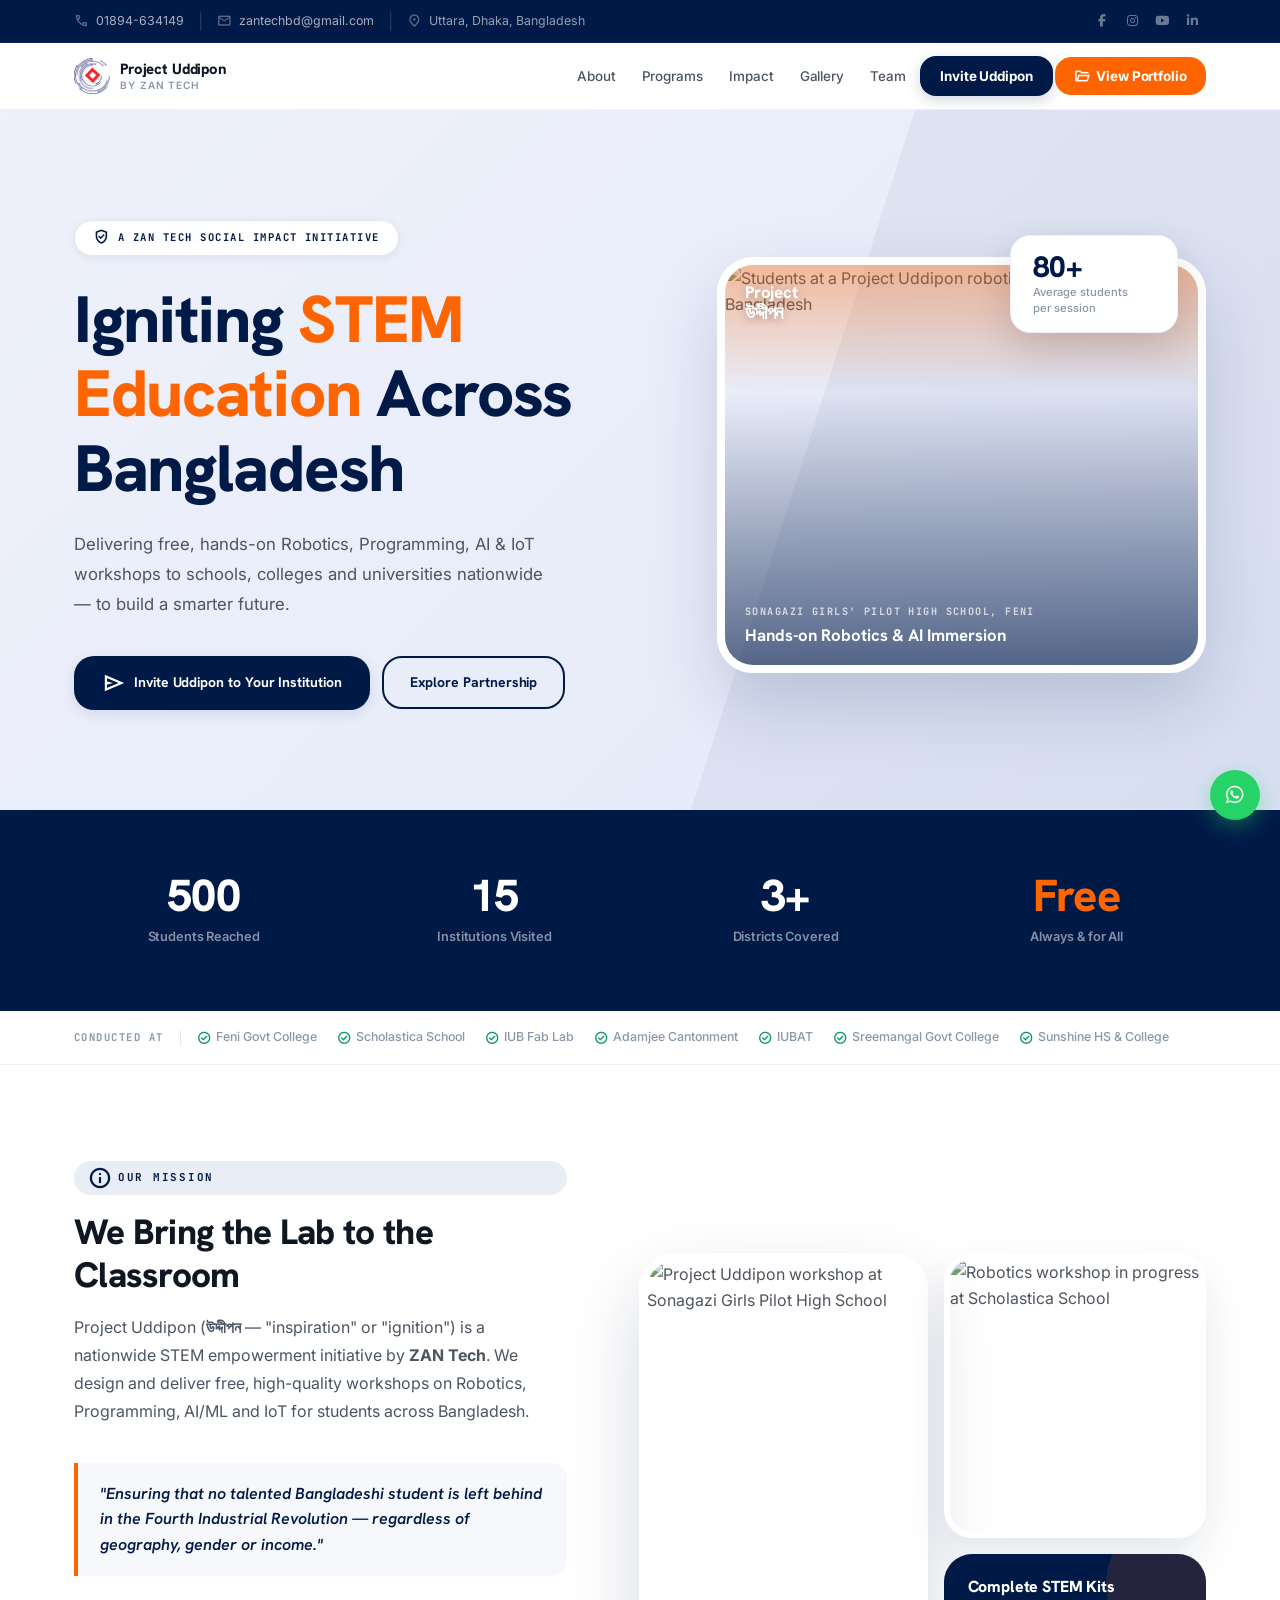
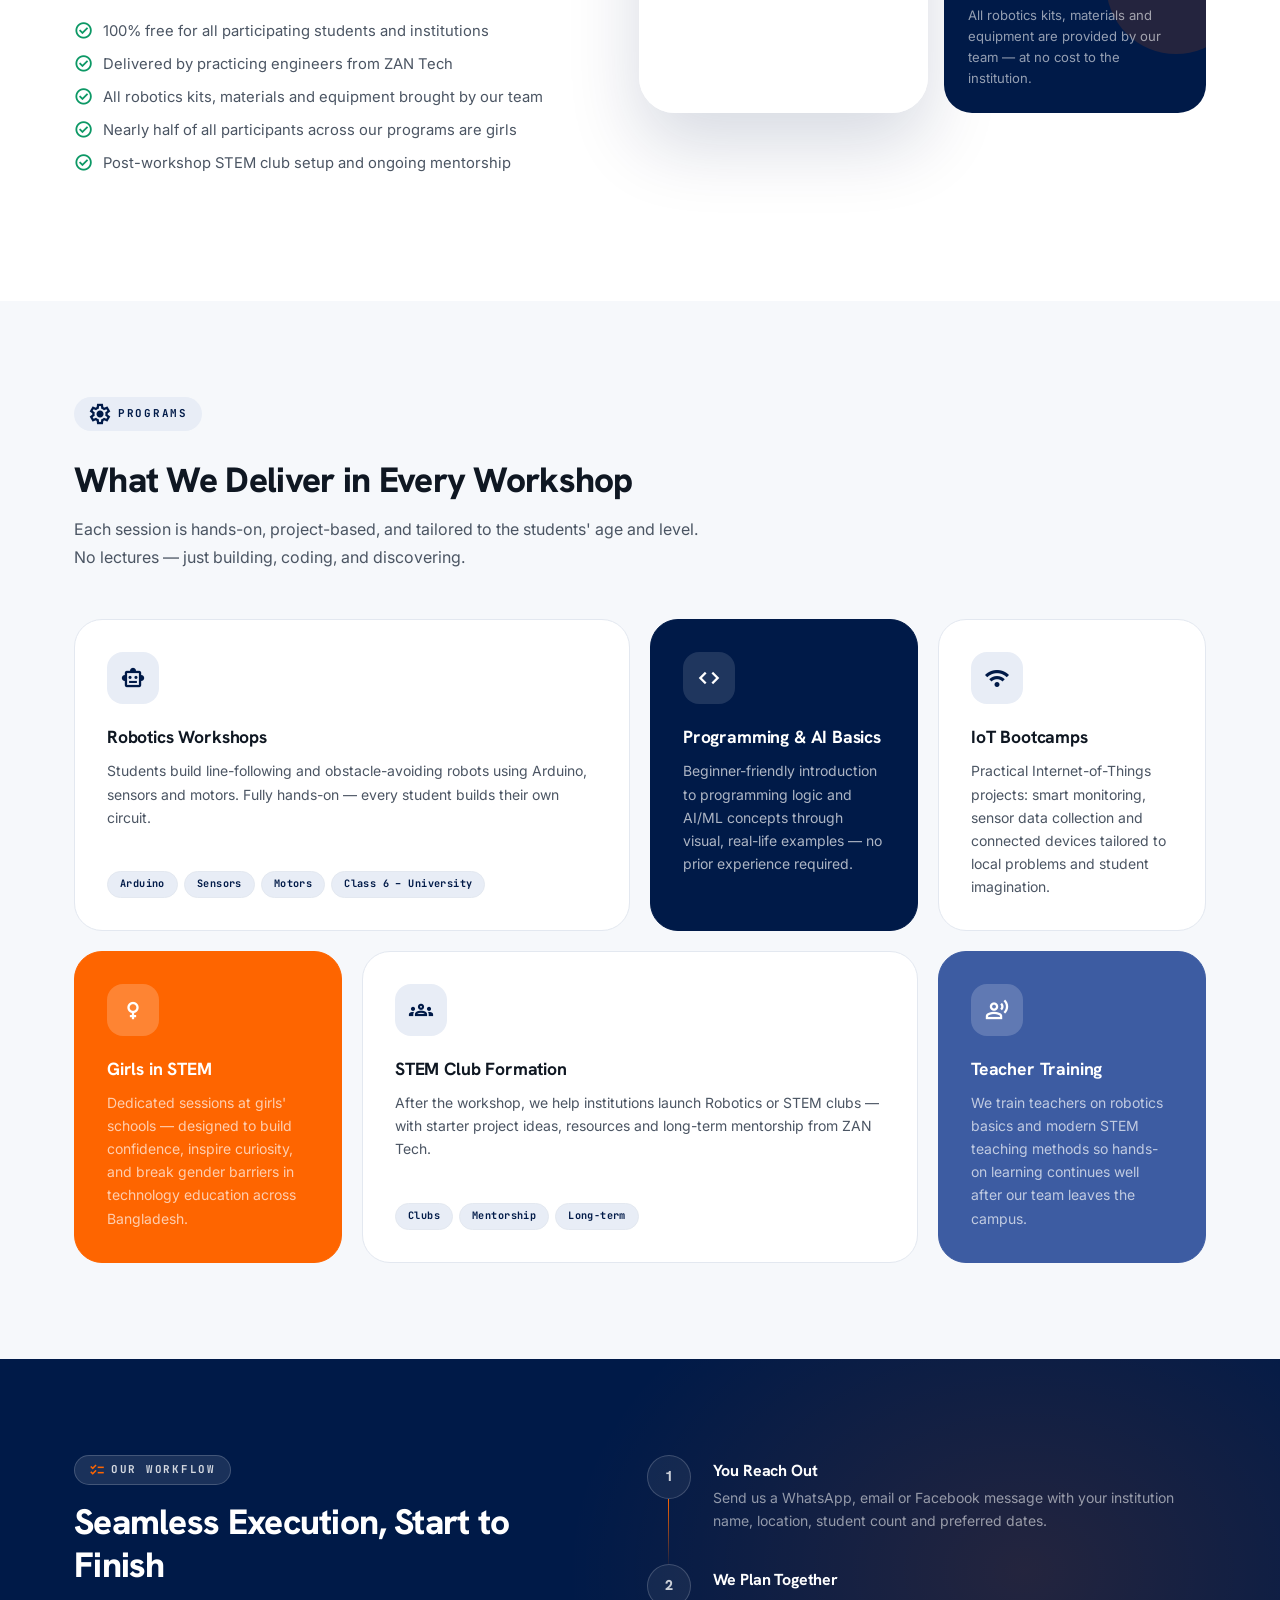
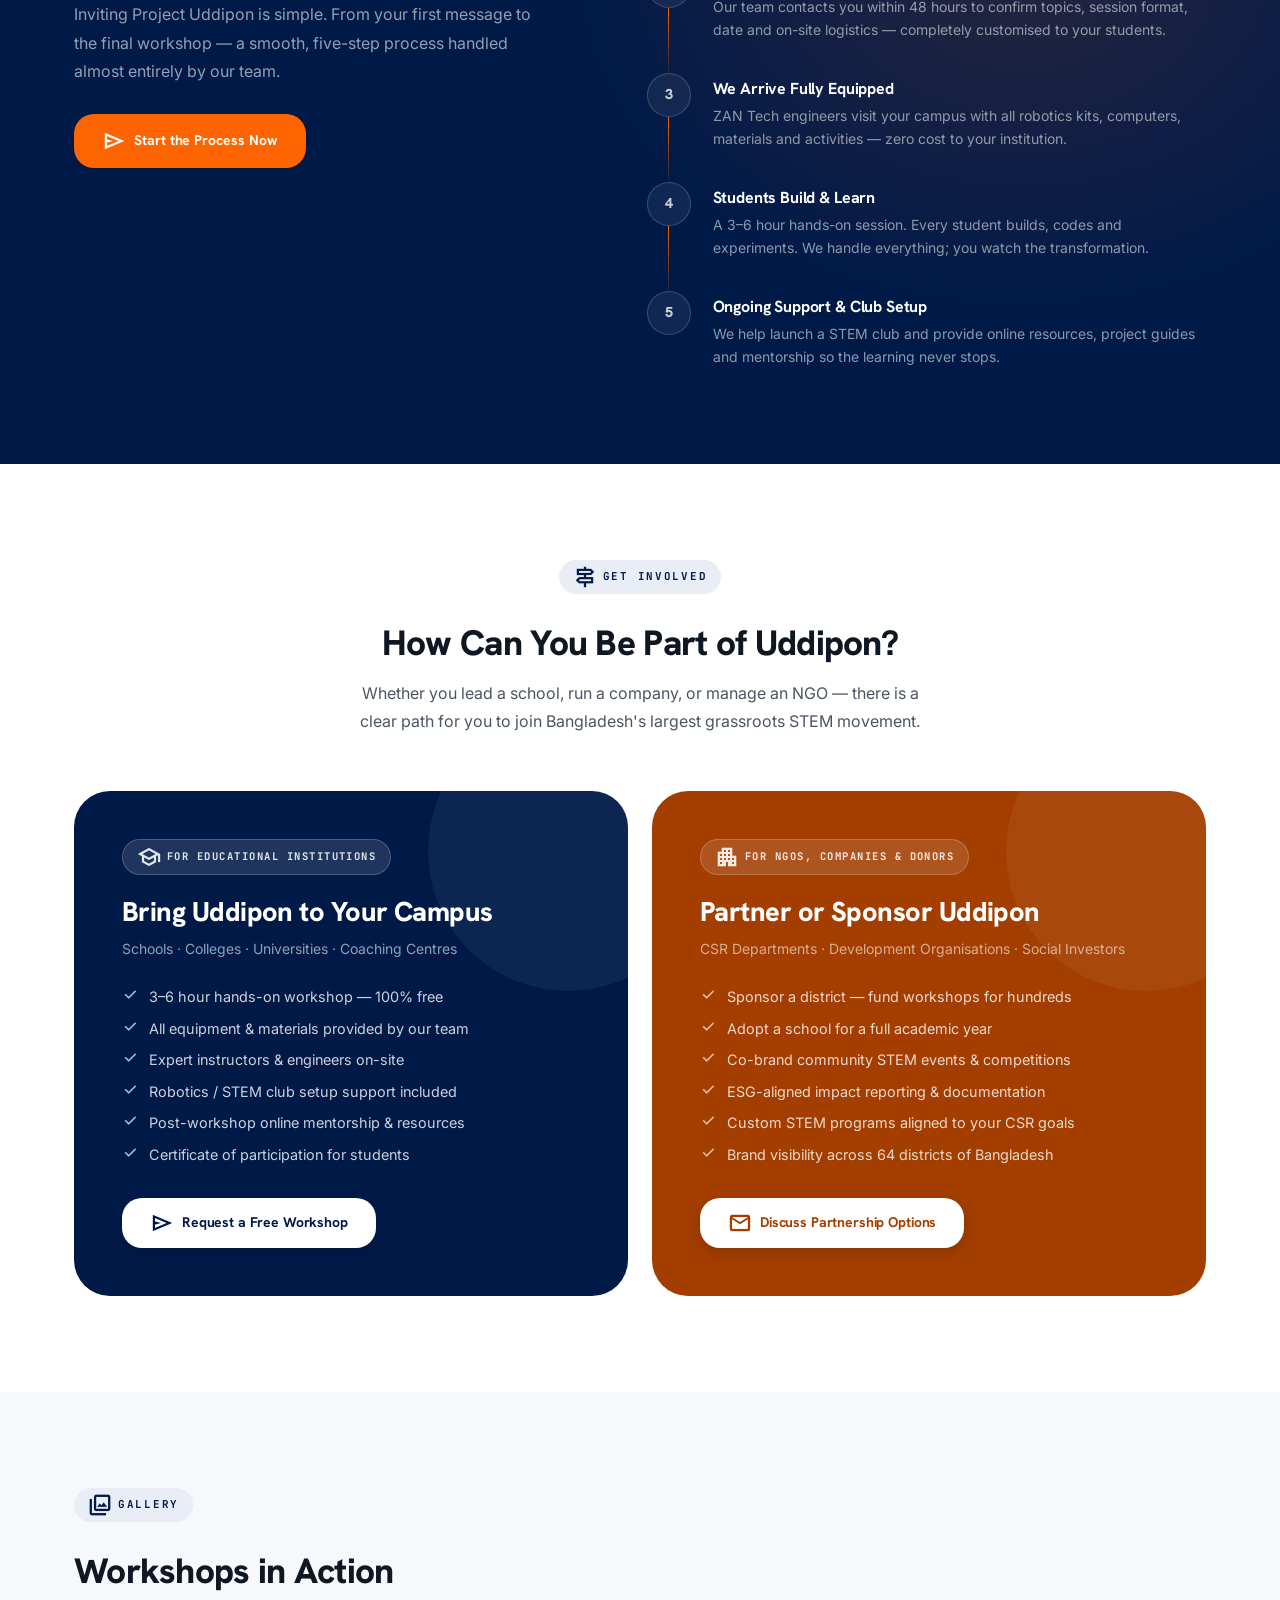
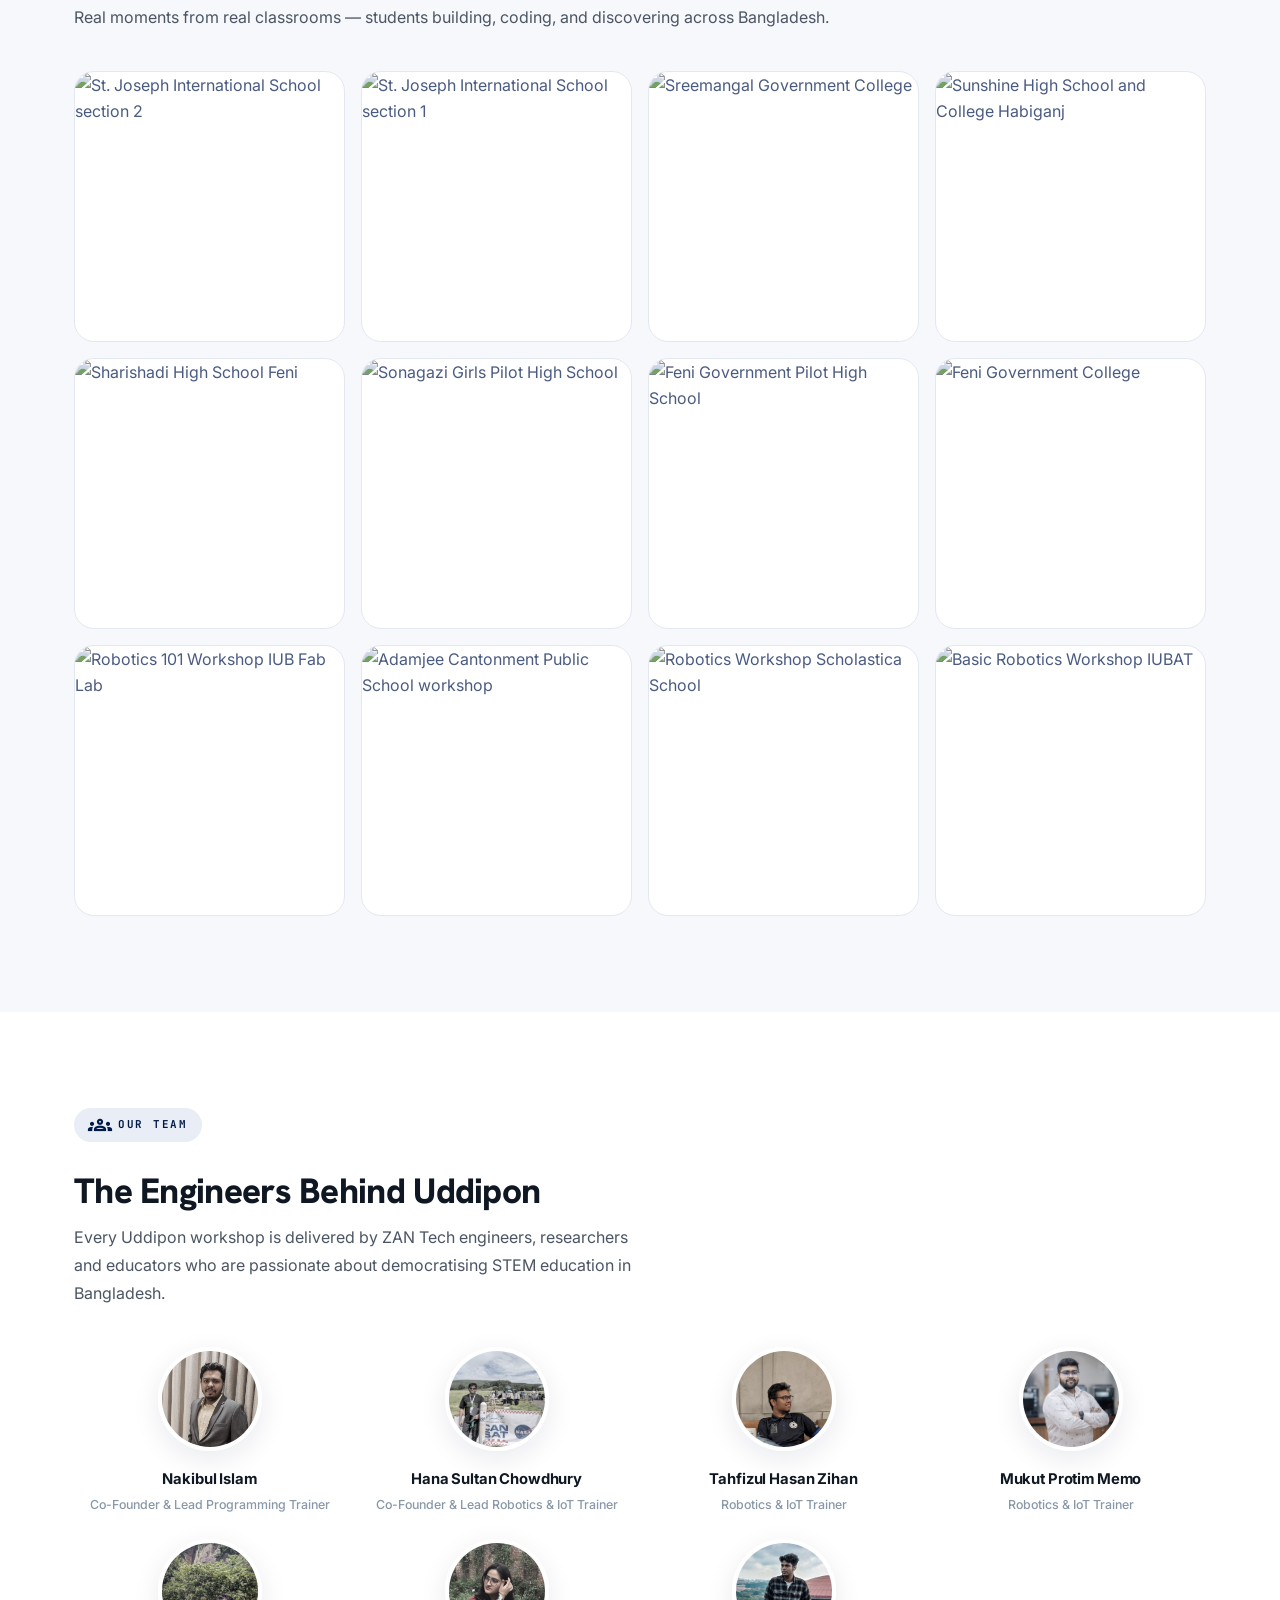
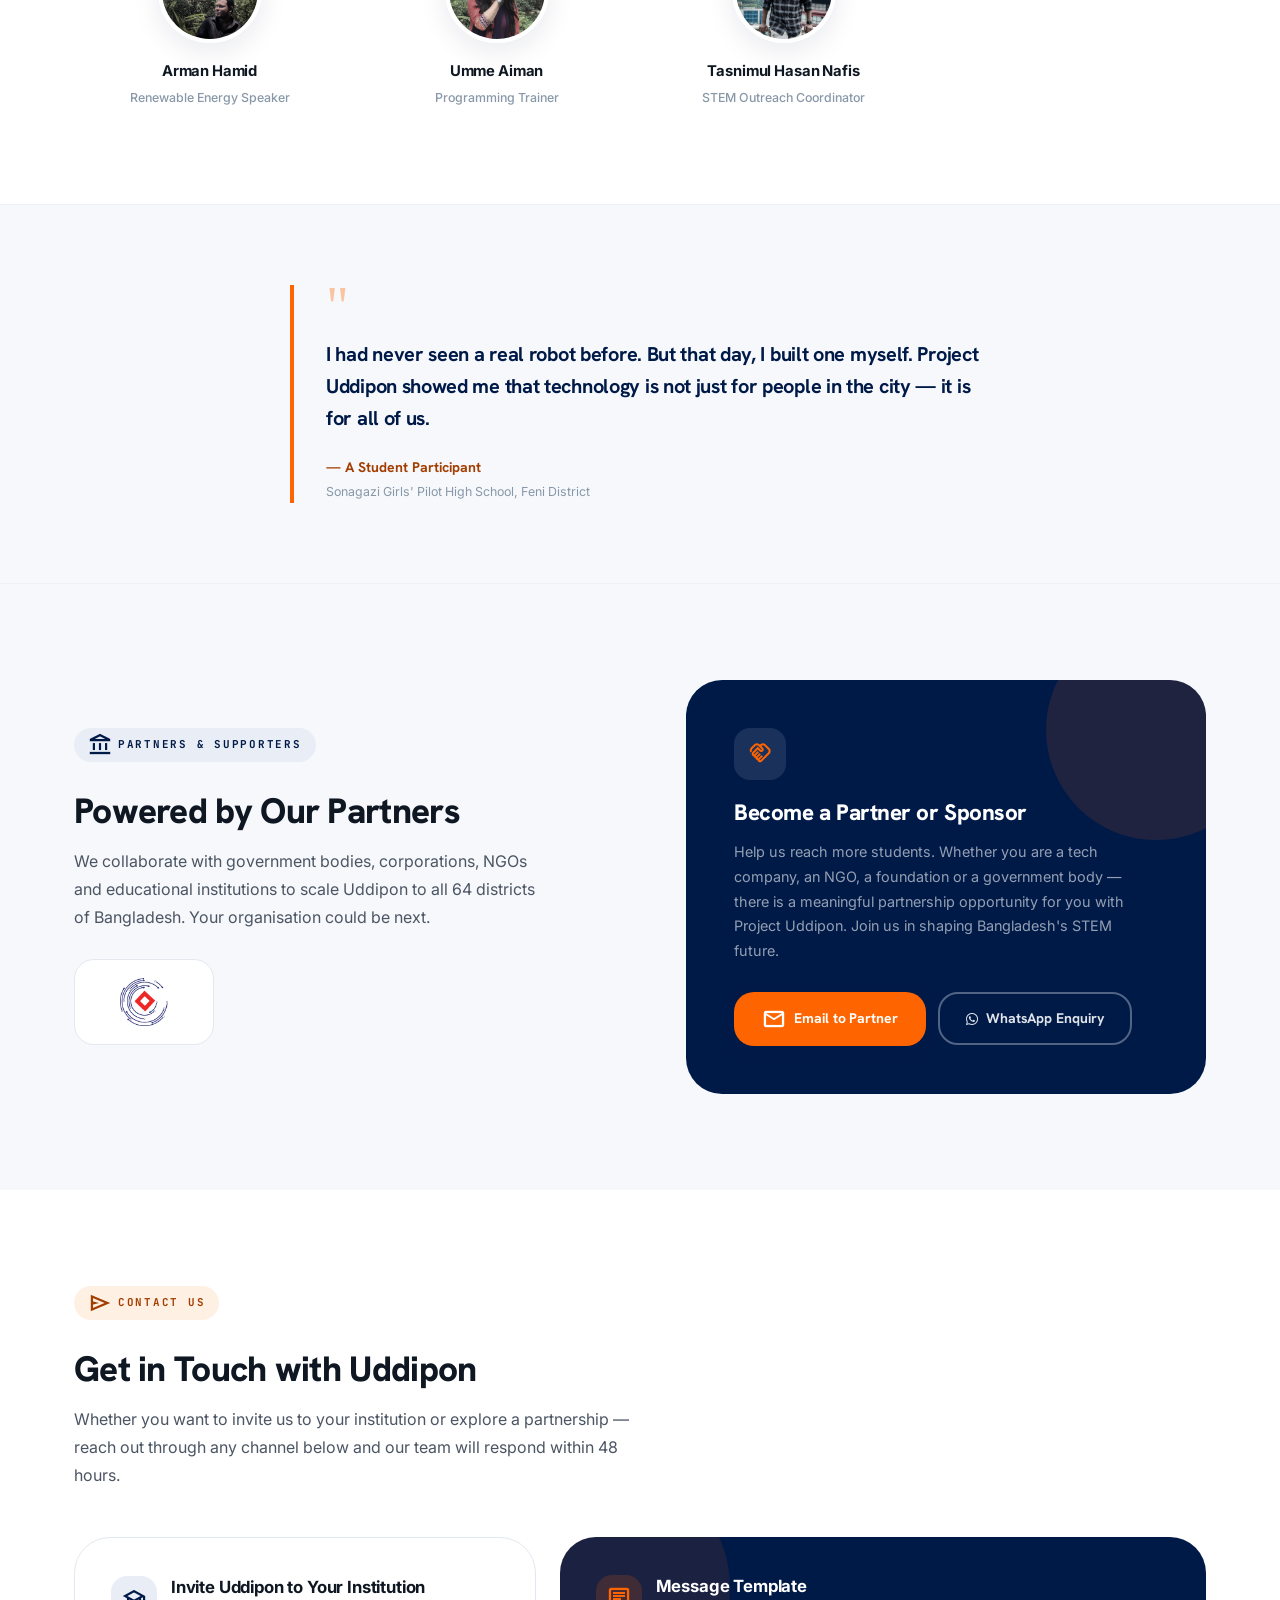
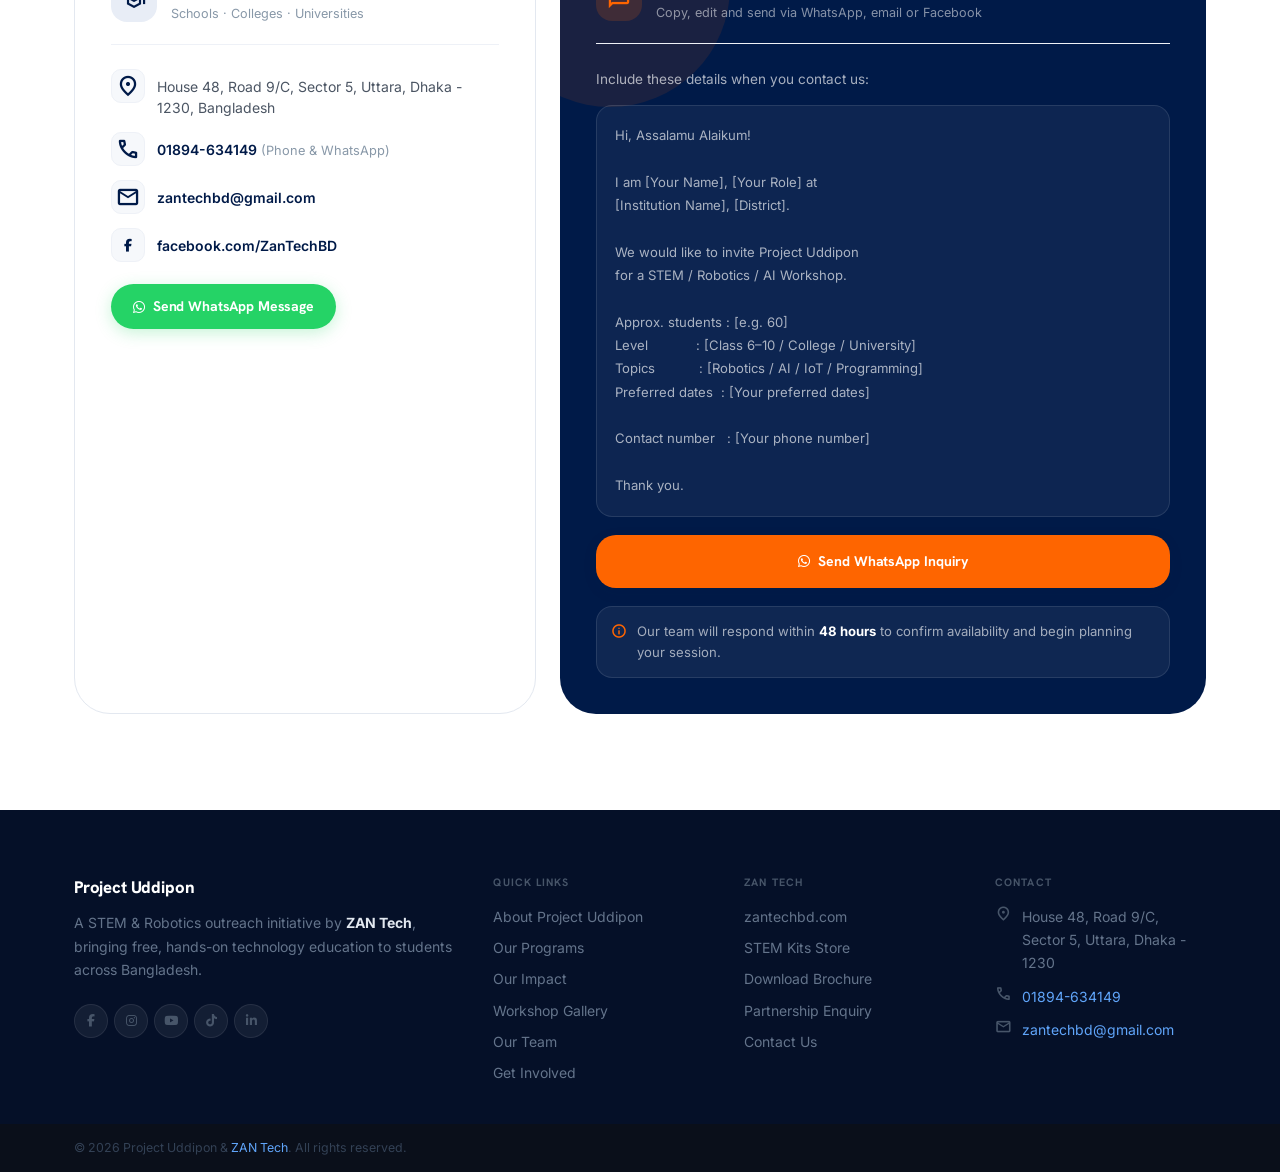
==== index.html @ 00ba6a62 "Refactor code structure for improved readability and maintainability" ====
<!doctype html>
<html lang="en">
  <head>
    <meta charset="UTF-8" />
    <title>Project Uddipon – STEM & Robotics Initiative by ZAN Tech</title>
    <meta name="viewport" content="width=device-width, initial-scale=1" />
    <meta
      name="description"
      content="Project Uddipon is a national STEM initiative by ZAN Tech bringing free robotics, programming, AI and IoT workshops to students across Bangladesh."
    />
    <meta
      name="keywords"
      content="Project Uddipon, ZAN Tech, STEM Bangladesh, Robotics Workshop Bangladesh, Free Robotics Bootcamp, AI for Students, IoT Education, Girls in STEM Bangladesh"
    />
    <link rel="canonical" href="https://projectuddipon.zantechbd.com/" />
    <link rel="preconnect" href="https://fonts.googleapis.com" />
    <link rel="preconnect" href="https://fonts.gstatic.com" crossorigin />
    <link
      href="https://fonts.googleapis.com/css2?family=Hanken+Grotesk:wght@600;700;800;900&family=Inter:wght@400;500;600&family=JetBrains+Mono:wght@600;700&display=swap"
      rel="stylesheet"
    />
    <link
      href="https://fonts.googleapis.com/css2?family=Material+Symbols+Outlined:wght,FILL@100..700,0..1&display=swap"
      rel="stylesheet"
    />
    <link
      rel="stylesheet"
      href="https://cdnjs.cloudflare.com/ajax/libs/font-awesome/6.5.0/css/all.min.css"
    />
    <meta property="og:type" content="website" />
    <meta
      property="og:title"
      content="Project Uddipon – STEM & Robotics Initiative by ZAN Tech"
    />
    <meta
      property="og:description"
      content="Free Robotics, Programming, AI & STEM bootcamps for students across Bangladesh."
    />
    <meta property="og:url" content="https://projectuddipon.zantechbd.com/" />
    <meta property="og:image" content="assets/images/social-share.jpg" />
    <meta name="twitter:card" content="summary_large_image" />
    <meta
      name="twitter:title"
      content="Project Uddipon – STEM & Robotics Initiative by ZAN Tech"
    />
    <meta name="twitter:image" content="assets/images/social-share.jpg" />
    <link rel="icon" type="image/png" href="assets/images/logo-uddipon.png" />
    <link rel="stylesheet" href="assets/css/styles.css" />
    <script type="application/ld+json">
      {
        "@context": "https://schema.org",
        "@type": "EducationalOrganization",
        "name": "Project Uddipon",
        "url": "https://zantechbd.com/uddipon",
        "founder": "ZAN Tech",
        "sameAs": [
          "https://www.facebook.com/ZanTechBD",
          "https://instagram.com/zantechbd",
          "https://youtube.com/@ZANTechBD",
          "https://www.linkedin.com/company/zantechbd"
        ]
      }
    </script>
  </head>
  <body>
    <!-- ======================================================
     TOP BAR
     ====================================================== -->
    <div class="topbar">
      <div class="container topbar-inner">
        <span class="topbar-item">
          <span class="material-symbols-outlined">call</span>
          <a href="tel:+8801894634149">01894-634149</a>
        </span>
        <span class="topbar-sep">|</span>
        <span class="topbar-item">
          <span class="material-symbols-outlined">mail</span>
          <a href="mailto:zantechbd@gmail.com">zantechbd@gmail.com</a>
        </span>
        <span class="topbar-sep">|</span>
        <span class="topbar-item">
          <span class="material-symbols-outlined">location_on</span>
          Uttara, Dhaka, Bangladesh
        </span>
        <div class="topbar-social">
          <a
            href="https://www.facebook.com/ZanTechBD"
            target="_blank"
            rel="noopener"
            aria-label="Facebook"
            ><i class="fa-brands fa-facebook-f"></i
          ></a>
          <a
            href="https://instagram.com/zantechbd"
            target="_blank"
            rel="noopener"
            aria-label="Instagram"
            ><i class="fa-brands fa-instagram"></i
          ></a>
          <a
            href="https://youtube.com/@ZANTechBD"
            target="_blank"
            rel="noopener"
            aria-label="YouTube"
            ><i class="fa-brands fa-youtube"></i
          ></a>
          <a
            href="https://www.linkedin.com/company/zantechbd"
            target="_blank"
            rel="noopener"
            aria-label="LinkedIn"
            ><i class="fa-brands fa-linkedin-in"></i
          ></a>
        </div>
      </div>
    </div>

    <!-- ======================================================
     NAVBAR
     ====================================================== -->
    <header class="site-header" id="top">
      <div class="container header-inner">
        <a href="#top" class="brand">
          <img
            src="assets/images/logo-uddipon.png"
            alt="Project Uddipon logo"
            class="brand-logo"
          />
          <div class="brand-text">
            <span class="brand-title">Project Uddipon</span>
            <span class="brand-subtitle">by ZAN Tech</span>
          </div>
        </a>
        <nav class="nav" aria-label="Main navigation">
          <button
            class="nav-toggle"
            id="navToggle"
            aria-label="Toggle navigation"
          >
            <span></span><span></span><span></span>
          </button>
          <ul class="nav-links" id="navLinks">
            <li><a href="#about">About</a></li>
            <li><a href="#programs">Programs</a></li>
            <li><a href="#impact">Impact</a></li>
            <li><a href="#gallery">Gallery</a></li>
            <li><a href="#team">Team</a></li>
            <li><a href="#contact" class="nav-cta-blue">Invite Uddipon</a></li>
            <li>
              <a
                href="https://drive.google.com/file/d/1AxXSnYvCTfUCEIWcDHSiDqJssSzjadEk/view?usp=sharing"
                target="_blank"
                rel="noopener"
                class="nav-cta-orange"
                ><span class="material-symbols-outlined" style="font-size: 1rem"
                  >folder_open</span
                >
                View Portfolio</a
              >
            </li>
          </ul>
        </nav>
      </div>
    </header>

    <main>
      <!-- ======================================================
     HERO
     ====================================================== -->
      <section class="hero">
        <div class="container hero-grid">
          <!-- Left: Content -->
          <div>
            <div class="hero-eyebrow">
              <span class="material-symbols-outlined">verified_user</span>
              A ZAN Tech Social Impact Initiative
            </div>
            <h1 class="hero-title">
              Igniting <em>STEM</em> <em>Education</em> Across Bangladesh
            </h1>
            <p class="hero-lead">
              Delivering free, hands-on Robotics, Programming, AI &amp; IoT
              workshops to schools, colleges and universities nationwide — to
              build a smarter future.
            </p>

            <div class="btn-group" style="margin-top: 8px">
              <a href="#contact" class="btn btn-blue">
                <span class="material-symbols-outlined">send</span> Invite
                Uddipon to Your Institution
              </a>
              <a href="#get-involved" class="btn btn-outline-blue">
                Explore Partnership
              </a>
            </div>
          </div>

          <!-- Right: Photo -->
          <div class="hero-image-wrap">
            <div class="hero-photo image-zoom">
              <img
                src="https://raw.githubusercontent.com/ZAN-Tech-bd/workshop-Image/refs/heads/main/Sonagazi%20girls%20pilot%20high%20school/20251101_120910.jpg"
                alt="Students at a Project Uddipon robotics workshop in Bangladesh"
                loading="eager"
              />
              <div class="hero-photo-overlay"></div>
              <div class="hero-photo-logo">Project <span>উদ্দীপন</span></div>
              <div class="hero-photo-caption">
                <p class="hero-photo-caption-label">
                  SONAGAZI GIRLS' PILOT HIGH SCHOOL, FENI
                </p>
                <h3 class="hero-photo-caption-title">
                  Hands-on Robotics &amp; AI Immersion
                </h3>
              </div>
            </div>
            <!-- Floating stat card -->
            <div class="hero-float-card">
              <div class="hero-float-number">80+</div>
              <div class="hero-float-label">
                Average students<br />per session
              </div>
            </div>
          </div>
        </div>
      </section>

      <!-- ======================================================
     NUMBERS STRIP
     ====================================================== -->
      <section id="impact" class="numbers-strip">
        <div class="container numbers-grid reveal">
          <div class="numbers-item">
            <div class="numbers-value" data-target="500">500+</div>
            <div class="numbers-label">Students Reached</div>
          </div>
          <div class="numbers-item">
            <div class="numbers-value" data-target="15">15+</div>
            <div class="numbers-label">Institutions Visited</div>
          </div>
          <div class="numbers-item">
            <div class="numbers-value">3+</div>
            <div class="numbers-label">Districts Covered</div>
          </div>
          <div class="numbers-item">
            <div class="numbers-value accent">Free</div>
            <div class="numbers-label">Always &amp; for All</div>
          </div>
        </div>
      </section>

      <!-- ======================================================
     INSTITUTIONS TRUST STRIP
     ====================================================== -->
      <div class="trust-strip">
        <div class="container trust-strip-inner">
          <span class="trust-strip-label">Conducted at</span>
          <div class="trust-strip-divider"></div>
          <div class="trust-strip-list">
            <span class="trust-strip-item"
              ><span class="material-symbols-outlined">check_circle</span> Feni
              Govt College</span
            >
            <span class="trust-strip-item"
              ><span class="material-symbols-outlined">check_circle</span>
              Scholastica School</span
            >
            <span class="trust-strip-item"
              ><span class="material-symbols-outlined">check_circle</span> IUB
              Fab Lab</span
            >
            <span class="trust-strip-item"
              ><span class="material-symbols-outlined">check_circle</span>
              Adamjee Cantonment</span
            >
            <span class="trust-strip-item"
              ><span class="material-symbols-outlined">check_circle</span>
              IUBAT</span
            >
            <span class="trust-strip-item"
              ><span class="material-symbols-outlined">check_circle</span>
              Sreemangal Govt College</span
            >
            <span class="trust-strip-item"
              ><span class="material-symbols-outlined">check_circle</span>
              Sunshine HS &amp; College</span
            >
          </div>
        </div>
      </div>

      <!-- ======================================================
     ABOUT / MISSION
     ====================================================== -->
      <section id="about" class="section">
        <div class="container about-grid reveal">
          <!-- Text -->
          <div class="about-content">
            <span class="eyebrow"
              ><span class="material-symbols-outlined">info</span> Our
              Mission</span
            >
            <h2 class="h-section" style="margin-bottom: 16px">
              We Bring the Lab to the Classroom
            </h2>
            <p
              style="color: var(--body); line-height: 1.75; margin-bottom: 14px"
            >
              Project Uddipon (<strong>উদ্দীপন</strong> — "inspiration" or
              "ignition") is a nationwide STEM empowerment initiative by
              <strong>ZAN Tech</strong>. We design and deliver free,
              high-quality workshops on Robotics, Programming, AI/ML and IoT for
              students across Bangladesh.
            </p>

            <div class="mission-pull">
              "Ensuring that no talented Bangladeshi student is left behind in
              the Fourth Industrial Revolution — regardless of geography, gender
              or income."
            </div>

            <ul class="about-checklist" style="margin-top: 20px">
              <li>
                <span class="material-symbols-outlined">check_circle</span> 100%
                free for all participating students and institutions
              </li>
              <li>
                <span class="material-symbols-outlined">check_circle</span>
                Delivered by practicing engineers from ZAN Tech
              </li>
              <li>
                <span class="material-symbols-outlined">check_circle</span> All
                robotics kits, materials and equipment brought by our team
              </li>
              <li>
                <span class="material-symbols-outlined">check_circle</span>
                Nearly half of all participants across our programs are girls
              </li>
              <li>
                <span class="material-symbols-outlined">check_circle</span>
                Post-workshop STEM club setup and ongoing mentorship
              </li>
            </ul>
          </div>

          <!-- Imagery grid -->
          <div class="about-imagery">
            <div class="about-img-tall image-zoom">
              <img
                src="https://media.zantechbd.com/thumbnails/img_20251101_125516_min_zantech_1762964252.jpg"
                alt="Project Uddipon workshop at Sonagazi Girls Pilot High School"
              />
            </div>
            <div class="about-imagery-side">
              <div class="about-img-small image-zoom">
                <img
                  src="https://media.zantechbd.com/thumbnails/zantech_robotics_workshop_at_scholastica_school_zantech_1757892764.png"
                  alt="Robotics workshop in progress at Scholastica School"
                />
              </div>
              <div class="about-highlight-card">
                <h3>Complete STEM Kits</h3>
                <p>
                  All robotics kits, materials and equipment are provided by our
                  team — at no cost to the institution.
                </p>
              </div>
            </div>
          </div>
        </div>
      </section>

      <!-- ======================================================
     PROGRAMS
     ====================================================== -->
      <section id="programs" class="section-alt">
        <div class="container">
          <div class="reveal" style="max-width: 640px; margin-bottom: 48px">
            <span class="eyebrow"
              ><span class="material-symbols-outlined">settings</span>
              Programs</span
            >
            <h2 class="h-section" style="margin: 12px 0 14px">
              What We Deliver in Every Workshop
            </h2>
            <p style="color: var(--body); line-height: 1.75">
              Each session is hands-on, project-based, and tailored to the
              students' age and level. No lectures — just building, coding, and
              discovering.
            </p>
          </div>
          <div class="programs-grid">
            <!-- Card 1 — wide, white, with tags -->
            <div class="bento-card program-card-wide reveal d1">
              <div>
                <div class="program-bento-icon pi-on-light">
                  <span class="material-symbols-outlined">smart_toy</span>
                </div>
                <div class="program-bento-title">Robotics Workshops</div>
                <p class="program-bento-desc">
                  Students build line-following and obstacle-avoiding robots
                  using Arduino, sensors and motors. Fully hands-on — every
                  student builds their own circuit.
                </p>
              </div>
              <div class="program-tags">
                <span class="tag">Arduino</span>
                <span class="tag">Sensors</span>
                <span class="tag">Motors</span>
                <span class="tag">Class 6 – University</span>
              </div>
            </div>

            <!-- Card 2 — navy -->
            <div class="bento-card program-card-solid bg-navy reveal d2">
              <div class="program-bento-icon pi-on-dark">
                <span class="material-symbols-outlined">code</span>
              </div>
              <div class="program-bento-title light">
                Programming &amp; AI Basics
              </div>
              <p class="program-bento-desc on-dark">
                Beginner-friendly introduction to programming logic and AI/ML
                concepts through visual, real-life examples — no prior
                experience required.
              </p>
            </div>

            <!-- Card 3 — white, plain -->
            <div class="bento-card program-card-solid bg-white-card reveal d3">
              <div class="program-bento-icon pi-on-light">
                <span class="material-symbols-outlined">wifi</span>
              </div>
              <div class="program-bento-title">IoT Bootcamps</div>
              <p class="program-bento-desc">
                Practical Internet-of-Things projects: smart monitoring, sensor
                data collection and connected devices tailored to local problems
                and student imagination.
              </p>
            </div>

            <!-- Card 4 — orange -->
            <div class="bento-card program-card-solid bg-orange reveal d1">
              <div class="program-bento-icon pi-on-orange">
                <span class="material-symbols-outlined">female</span>
              </div>
              <div class="program-bento-title light">Girls in STEM</div>
              <p class="program-bento-desc on-dark">
                Dedicated sessions at girls' schools — designed to build
                confidence, inspire curiosity, and break gender barriers in
                technology education across Bangladesh.
              </p>
            </div>

            <!-- Card 5 — wide, white, with tags -->
            <div class="bento-card program-card-wide reveal d2">
              <div>
                <div class="program-bento-icon pi-on-light">
                  <span class="material-symbols-outlined">groups</span>
                </div>
                <div class="program-bento-title">STEM Club Formation</div>
                <p class="program-bento-desc">
                  After the workshop, we help institutions launch Robotics or
                  STEM clubs — with starter project ideas, resources and
                  long-term mentorship from ZAN Tech.
                </p>
              </div>
              <div class="program-tags">
                <span class="tag">Clubs</span>
                <span class="tag">Mentorship</span>
                <span class="tag">Long-term</span>
              </div>
            </div>

            <!-- Card 6 — blue -->
            <div class="bento-card program-card-solid bg-blue reveal d3">
              <div class="program-bento-icon pi-on-blue">
                <span class="material-symbols-outlined">record_voice_over</span>
              </div>
              <div class="program-bento-title light">Teacher Training</div>
              <p class="program-bento-desc on-dark">
                We train teachers on robotics basics and modern STEM teaching
                methods so hands-on learning continues well after our team
                leaves the campus.
              </p>
            </div>
          </div>
        </div>
      </section>

      <!-- ======================================================
     HOW IT WORKS / PROCESS
     ====================================================== -->
      <section id="how" class="process-section">
        <div class="container">
          <div class="process-grid">
            <div class="reveal process-intro">
              <span class="process-eyebrow"
                ><span class="material-symbols-outlined">checklist</span> Our
                Workflow</span
              >
              <h2 class="h-section process-heading">
                Seamless Execution, Start to Finish
              </h2>
              <p class="process-lead">
                Inviting Project Uddipon is simple. From your first message to
                the final workshop — a smooth, five-step process handled almost
                entirely by our team.
              </p>
              <a href="#contact" class="btn btn-orange">
                <span class="material-symbols-outlined">send</span> Start the
                Process Now
              </a>
            </div>
            <div class="process-steps reveal">
              <div class="process-step">
                <div class="process-num">1</div>
                <div class="process-body">
                  <h3>You Reach Out</h3>
                  <p>
                    Send us a WhatsApp, email or Facebook message with your
                    institution name, location, student count and preferred
                    dates.
                  </p>
                </div>
              </div>
              <div class="process-step">
                <div class="process-num">2</div>
                <div class="process-body">
                  <h3>We Plan Together</h3>
                  <p>
                    Our team contacts you within 48 hours to confirm topics,
                    session format, date and on-site logistics — completely
                    customised to your students.
                  </p>
                </div>
              </div>
              <div class="process-step">
                <div class="process-num">3</div>
                <div class="process-body">
                  <h3>We Arrive Fully Equipped</h3>
                  <p>
                    ZAN Tech engineers visit your campus with all robotics kits,
                    computers, materials and activities — zero cost to your
                    institution.
                  </p>
                </div>
              </div>
              <div class="process-step">
                <div class="process-num">4</div>
                <div class="process-body">
                  <h3>Students Build &amp; Learn</h3>
                  <p>
                    A 3–6 hour hands-on session. Every student builds, codes and
                    experiments. We handle everything; you watch the
                    transformation.
                  </p>
                </div>
              </div>
              <div class="process-step">
                <div class="process-num">5</div>
                <div class="process-body">
                  <h3>Ongoing Support &amp; Club Setup</h3>
                  <p>
                    We help launch a STEM club and provide online resources,
                    project guides and mentorship so the learning never stops.
                  </p>
                </div>
              </div>
            </div>
          </div>
        </div>
      </section>

      <!-- ======================================================
     TWO PATHS — DUAL AUDIENCE
     ====================================================== -->
      <section id="get-involved" class="paths-section">
        <div class="container">
          <div class="paths-header reveal">
            <span class="eyebrow"
              ><span class="material-symbols-outlined">signpost</span> Get
              Involved</span
            >
            <h2 class="h-section" style="margin: 12px 0 14px">
              How Can You Be Part of Uddipon?
            </h2>
            <p
              style="
                color: var(--body);
                font-size: 1rem;
                line-height: 1.75;
                max-width: 580px;
                margin: 0 auto;
              "
            >
              Whether you lead a school, run a company, or manage an NGO — there
              is a clear path for you to join Bangladesh's largest grassroots
              STEM movement.
            </p>
          </div>
          <div class="paths-grid">
            <!-- Institutions -->
            <div class="path-card institutions reveal d1">
              <div class="path-tag">
                <span class="material-symbols-outlined">school</span> For
                Educational Institutions
              </div>
              <h3 class="path-title">Bring Uddipon to Your Campus</h3>
              <p class="path-sub">
                Schools · Colleges · Universities · Coaching Centres
              </p>
              <ul class="path-list">
                <li>
                  <span class="material-symbols-outlined">check</span> 3–6 hour
                  hands-on workshop — 100% free
                </li>
                <li>
                  <span class="material-symbols-outlined">check</span> All
                  equipment &amp; materials provided by our team
                </li>
                <li>
                  <span class="material-symbols-outlined">check</span> Expert
                  instructors &amp; engineers on-site
                </li>
                <li>
                  <span class="material-symbols-outlined">check</span> Robotics
                  / STEM club setup support included
                </li>
                <li>
                  <span class="material-symbols-outlined">check</span>
                  Post-workshop online mentorship &amp; resources
                </li>
                <li>
                  <span class="material-symbols-outlined">check</span>
                  Certificate of participation for students
                </li>
              </ul>
              <a href="#contact" class="btn-path-inst">
                <span class="material-symbols-outlined">send</span> Request a
                Free Workshop
              </a>
            </div>

            <!-- Partners -->
            <div class="path-card partners reveal d2">
              <div class="path-tag">
                <span class="material-symbols-outlined">apartment</span> For
                NGOs, Companies &amp; Donors
              </div>
              <h3 class="path-title">Partner or Sponsor Uddipon</h3>
              <p class="path-sub">
                CSR Departments · Development Organisations · Social Investors
              </p>
              <ul class="path-list">
                <li>
                  <span class="material-symbols-outlined">check</span> Sponsor a
                  district — fund workshops for hundreds
                </li>
                <li>
                  <span class="material-symbols-outlined">check</span> Adopt a
                  school for a full academic year
                </li>
                <li>
                  <span class="material-symbols-outlined">check</span> Co-brand
                  community STEM events &amp; competitions
                </li>
                <li>
                  <span class="material-symbols-outlined">check</span>
                  ESG-aligned impact reporting &amp; documentation
                </li>
                <li>
                  <span class="material-symbols-outlined">check</span> Custom
                  STEM programs aligned to your CSR goals
                </li>
                <li>
                  <span class="material-symbols-outlined">check</span> Brand
                  visibility across 64 districts of Bangladesh
                </li>
              </ul>
              <a href="mailto:zantechbd@gmail.com" class="btn-path-part">
                <span class="material-symbols-outlined">mail</span> Discuss
                Partnership Options
              </a>
            </div>
          </div>
        </div>
      </section>

      <!-- ======================================================
     GALLERY
     ====================================================== -->
      <section id="gallery" class="section-alt">
        <div class="container">
          <div class="reveal" style="margin-bottom: 40px">
            <span class="eyebrow"
              ><span class="material-symbols-outlined">photo_library</span>
              Gallery</span
            >
            <h2 class="h-section" style="margin: 12px 0 10px">
              Workshops in Action
            </h2>
            <p style="color: var(--body); line-height: 1.75">
              Real moments from real classrooms — students building, coding, and
              discovering across Bangladesh.
            </p>
          </div>
          <div class="gallery-grid gallery-grid-square">
            <a
              href="https://media.zantechbd.com/thumbnails/12_zantech_1765651457.png"
              class="gallery-card gallery-card-square reveal d1"
              data-caption="St. Joseph International School — Section 2"
            >
              <div class="gallery-img-wrap">
                <img
                  src="https://media.zantechbd.com/thumbnails/12_zantech_1765651457.png"
                  alt="St. Joseph International School section 2"
                  loading="lazy"
                />
                <div class="gallery-overlay">
                  <span class="material-symbols-outlined gallery-overlay-icon"
                    >open_in_full</span
                  >
                </div>
              </div>
            </a>

            <a
              href="https://media.zantechbd.com/thumbnails/1_zantech_1765302942.png"
              class="gallery-card gallery-card-square reveal d2"
              data-caption="St. Joseph International School — Section 1"
            >
              <div class="gallery-img-wrap">
                <img
                  src="https://media.zantechbd.com/thumbnails/1_zantech_1765302942.png"
                  alt="St. Joseph International School section 1"
                  loading="lazy"
                />
                <div class="gallery-overlay">
                  <span class="material-symbols-outlined gallery-overlay-icon"
                    >open_in_full</span
                  >
                </div>
              </div>
            </a>

            <a
              href="https://media.zantechbd.com/thumbnails/1_20251202_180604_0000_min_zantech_1764857217.png"
              class="gallery-card gallery-card-square reveal d3"
              data-caption="Sreemangal Government College"
            >
              <div class="gallery-img-wrap">
                <img
                  src="https://media.zantechbd.com/thumbnails/1_20251202_180604_0000_min_zantech_1764857217.png"
                  alt="Sreemangal Government College"
                  loading="lazy"
                />
                <div class="gallery-overlay">
                  <span class="material-symbols-outlined gallery-overlay-icon"
                    >open_in_full</span
                  >
                </div>
              </div>
            </a>

            <a
              href="https://media.zantechbd.com/thumbnails/15_min_zantech_1764856816.png"
              class="gallery-card gallery-card-square reveal d1"
              data-caption="Sunshine High School & College, Habiganj"
            >
              <div class="gallery-img-wrap">
                <img
                  src="https://media.zantechbd.com/thumbnails/15_min_zantech_1764856816.png"
                  alt="Sunshine High School and College Habiganj"
                  loading="lazy"
                />
                <div class="gallery-overlay">
                  <span class="material-symbols-outlined gallery-overlay-icon"
                    >open_in_full</span
                  >
                </div>
              </div>
            </a>

            <a
              href="https://media.zantechbd.com/thumbnails/20251104_131403_zantech_1762965669.jpg"
              class="gallery-card gallery-card-square reveal d2"
              data-caption="Sharishadi High School, Feni"
            >
              <div class="gallery-img-wrap">
                <img
                  src="https://media.zantechbd.com/thumbnails/20251104_131403_zantech_1762965669.jpg"
                  alt="Sharishadi High School Feni"
                  loading="lazy"
                />
                <div class="gallery-overlay">
                  <span class="material-symbols-outlined gallery-overlay-icon"
                    >open_in_full</span
                  >
                </div>
              </div>
            </a>

            <a
              href="https://media.zantechbd.com/thumbnails/img_20251101_125516_min_zantech_1762964252.jpg"
              class="gallery-card gallery-card-square reveal d3"
              data-caption="Sonagazi Girls' Pilot High School"
            >
              <div class="gallery-img-wrap">
                <img
                  src="https://media.zantechbd.com/thumbnails/img_20251101_125516_min_zantech_1762964252.jpg"
                  alt="Sonagazi Girls Pilot High School"
                  loading="lazy"
                />
                <div class="gallery-overlay">
                  <span class="material-symbols-outlined gallery-overlay-icon"
                    >open_in_full</span
                  >
                </div>
              </div>
            </a>

            <a
              href="https://media.zantechbd.com/thumbnails/20251103_115618_min_zantech_1762963584.jpg"
              class="gallery-card gallery-card-square reveal d1"
              data-caption="Feni Government Pilot High School"
            >
              <div class="gallery-img-wrap">
                <img
                  src="https://media.zantechbd.com/thumbnails/20251103_115618_min_zantech_1762963584.jpg"
                  alt="Feni Government Pilot High School"
                  loading="lazy"
                />
                <div class="gallery-overlay">
                  <span class="material-symbols-outlined gallery-overlay-icon"
                    >open_in_full</span
                  >
                </div>
              </div>
            </a>

            <a
              href="https://media.zantechbd.com/thumbnails/img_7315heic_zantech_1762961763.jpg"
              class="gallery-card gallery-card-square reveal d2"
              data-caption="Feni Government College"
            >
              <div class="gallery-img-wrap">
                <img
                  src="https://media.zantechbd.com/thumbnails/img_7315heic_zantech_1762961763.jpg"
                  alt="Feni Government College"
                  loading="lazy"
                />
                <div class="gallery-overlay">
                  <span class="material-symbols-outlined gallery-overlay-icon"
                    >open_in_full</span
                  >
                </div>
              </div>
            </a>

            <a
              href="https://media.zantechbd.com/thumbnails/487217202_1191854366060559_5513386636292017752_n_zantech_1757953551.jpg"
              class="gallery-card gallery-card-square reveal d3"
              data-caption="Robotics 101 Workshop — IUB Fab Lab"
            >
              <div class="gallery-img-wrap">
                <img
                  src="https://media.zantechbd.com/thumbnails/487217202_1191854366060559_5513386636292017752_n_zantech_1757953551.jpg"
                  alt="Robotics 101 Workshop IUB Fab Lab"
                  loading="lazy"
                />
                <div class="gallery-overlay">
                  <span class="material-symbols-outlined gallery-overlay-icon"
                    >open_in_full</span
                  >
                </div>
              </div>
            </a>

            <a
              href="https://media.zantechbd.com/thumbnails/490134808_1196124649189871_6821824497585098155_n_zantech_1757952993.jpg"
              class="gallery-card gallery-card-square reveal d1"
              data-caption="Adamjee Cantonment Public School — Lab Instrument Workshop"
            >
              <div class="gallery-img-wrap">
                <img
                  src="https://media.zantechbd.com/thumbnails/490134808_1196124649189871_6821824497585098155_n_zantech_1757952993.jpg"
                  alt="Adamjee Cantonment Public School workshop"
                  loading="lazy"
                />
                <div class="gallery-overlay">
                  <span class="material-symbols-outlined gallery-overlay-icon"
                    >open_in_full</span
                  >
                </div>
              </div>
            </a>

            <a
              href="https://media.zantechbd.com/thumbnails/zantech_robotics_workshop_at_scholastica_school_zantech_1757892764.png"
              class="gallery-card gallery-card-square reveal d2"
              data-caption="Robotics Workshop — Scholastica School"
            >
              <div class="gallery-img-wrap">
                <img
                  src="https://media.zantechbd.com/thumbnails/zantech_robotics_workshop_at_scholastica_school_zantech_1757892764.png"
                  alt="Robotics Workshop Scholastica School"
                  loading="lazy"
                />
                <div class="gallery-overlay">
                  <span class="material-symbols-outlined gallery-overlay-icon"
                    >open_in_full</span
                  >
                </div>
              </div>
            </a>

            <a
              href="https://media.zantechbd.com/thumbnails/whatsapp_image_2025_09_15_at_215808_6c9c67a6_zantech_1757953271.jpg"
              class="gallery-card gallery-card-square reveal d3"
              data-caption="Basic Robotics Workshop — IUBAT"
            >
              <div class="gallery-img-wrap">
                <img
                  src="https://media.zantechbd.com/thumbnails/whatsapp_image_2025_09_15_at_215808_6c9c67a6_zantech_1757953271.jpg"
                  alt="Basic Robotics Workshop IUBAT"
                  loading="lazy"
                />
                <div class="gallery-overlay">
                  <span class="material-symbols-outlined gallery-overlay-icon"
                    >open_in_full</span
                  >
                </div>
              </div>
            </a>
          </div>
        </div>
      </section>

      <!-- ======================================================
     TEAM / INSTRUCTORS
     ====================================================== -->
      <section id="team" class="section">
        <div class="container">
          <div class="reveal" style="margin-bottom: 40px">
            <span class="eyebrow"
              ><span class="material-symbols-outlined">groups</span> Our
              Team</span
            >
            <h2 class="h-section" style="margin: 12px 0 10px">
              The Engineers Behind Uddipon
            </h2>
            <p style="color: var(--body); line-height: 1.75; max-width: 560px">
              Every Uddipon workshop is delivered by ZAN Tech engineers,
              researchers and educators who are passionate about democratising
              STEM education in Bangladesh.
            </p>
          </div>
          <div class="instructors-grid instructors-grid-circle">
            <div class="instructor-card-circle reveal d2">
              <div class="instructor-avatar">
                <img
                  src="assets/images/instructors/Nakibul-islam.jpg"
                  alt="Nakibul Islam"
                />
              </div>
              <div class="instructor-name">Nakibul Islam</div>
              <div class="instructor-role">
                Co-Founder &amp; Lead Programming Trainer
              </div>
            </div>
            <div class="instructor-card-circle reveal d1">
              <div class="instructor-avatar">
                <img
                  src="assets/images/instructors/Hana-SultanChowdhury.jpg"
                  alt="Hana Sultan Chowdhury"
                />
              </div>
              <div class="instructor-name">Hana Sultan Chowdhury</div>
              <div class="instructor-role">
                Co-Founder &amp; Lead Robotics &amp; IoT Trainer
              </div>
            </div>

            <div class="instructor-card-circle reveal d3">
              <div class="instructor-avatar">
                <img
                  src="assets/images/instructors/Tahfizul-Hasan-Zihan.jpg"
                  alt="Tahfizul Hasan Zihan"
                />
              </div>
              <div class="instructor-name">Tahfizul Hasan Zihan</div>
              <div class="instructor-role">Robotics &amp; IoT Trainer</div>
            </div>
            <div class="instructor-card-circle reveal d4">
              <div class="instructor-avatar">
                <img
                  src="assets/images/instructors/Mukut-Protim-Memo.jpg"
                  alt="Mukut Protim Memo"
                />
              </div>
              <div class="instructor-name">Mukut Protim Memo</div>
              <div class="instructor-role">Robotics &amp; IoT Trainer</div>
            </div>
            <div class="instructor-card-circle reveal d1">
              <div class="instructor-avatar">
                <img
                  src="assets/images/instructors/Arman-Hamid.jpg"
                  alt="Arman Hamid"
                />
              </div>
              <div class="instructor-name">Arman Hamid</div>
              <div class="instructor-role">Renewable Energy Speaker</div>
            </div>
            <div class="instructor-card-circle reveal d2">
              <div class="instructor-avatar">
                <img
                  src="assets/images/instructors/Umme-Aiman.jpg"
                  alt="Umme Aiman"
                />
              </div>
              <div class="instructor-name">Umme Aiman</div>
              <div class="instructor-role">Programming Trainer</div>
            </div>
            <div class="instructor-card-circle reveal d3">
              <div class="instructor-avatar">
                <img
                  src="assets/images/instructors/Tasnimul-Hasan-Nafis.jpg"
                  alt="Tasnimul Hasan Nafis"
                />
              </div>
              <div class="instructor-name">Tasnimul Hasan Nafis</div>
              <div class="instructor-role">STEM Outreach Coordinator</div>
            </div>
          </div>
        </div>
      </section>

      <!-- ======================================================
     TESTIMONIAL / QUOTE
     ====================================================== -->
      <section class="quote-section">
        <div class="container">
          <div class="quote-inner reveal">
            <span class="quote-mark">"</span>
            <p class="quote-text">
              I had never seen a real robot before. But that day, I built one
              myself. Project Uddipon showed me that technology is not just for
              people in the city — it is for all of us.
            </p>
            <div class="quote-author">
              <span class="quote-author-name">— A Student Participant</span>
              <span class="quote-author-role"
                >Sonagazi Girls' Pilot High School, Feni District</span
              >
            </div>
          </div>
        </div>
      </section>

      <!-- ======================================================
     PARTNERS
     ====================================================== -->
      <section id="partners" class="section-alt">
        <div class="container">
          <div class="partners-grid">
            <div class="partners-info reveal">
              <span class="eyebrow"
                ><span class="material-symbols-outlined">account_balance</span>
                Partners &amp; Supporters</span
              >
              <h2 class="h-section" style="margin: 12px 0 14px">
                Powered by Our Partners
              </h2>
              <p
                style="color: var(--body); line-height: 1.75; max-width: 480px"
              >
                We collaborate with government bodies, corporations, NGOs and
                educational institutions to scale Uddipon to all 64 districts of
                Bangladesh. Your organisation could be next.
              </p>
              <div class="partners-badges">
                <a
                  href="https://zantechbd.com/"
                  class="partner-logo-card"
                  aria-label="ZAN Tech"
                >
                  <img
                    src="assets/images/partners/zantech-logo.png"
                    alt="ZAN Tech"
                  />
                </a>
              </div>
            </div>
            <div class="partner-sponsor-card reveal d1">
              <span class="material-symbols-outlined partner-sponsor-icon"
                >handshake</span
              >
              <h3>Become a Partner or Sponsor</h3>
              <p>
                Help us reach more students. Whether you are a tech company, an
                NGO, a foundation or a government body — there is a meaningful
                partnership opportunity for you with Project Uddipon. Join us in
                shaping Bangladesh's STEM future.
              </p>
              <div class="btn-group">
                <a href="mailto:zantechbd@gmail.com" class="btn btn-orange">
                  <span class="material-symbols-outlined">mail</span> Email to
                  Partner
                </a>
                <a
                  href="https://wa.me/8801894634149?text=Hello%20ZAN%20Tech%2C%20I'm%20interested%20in%20partnering%20with%20Project%20Uddipon."
                  target="_blank"
                  rel="noopener"
                  class="btn btn-outline-white"
                >
                  <i class="fa-brands fa-whatsapp"></i> WhatsApp Enquiry
                </a>
              </div>
            </div>
          </div>
        </div>
      </section>

      <!-- ======================================================
     CONTACT / INVITE
     ====================================================== -->
      <section id="contact" class="section">
        <div class="container">
          <div class="reveal" style="margin-bottom: 48px">
            <span class="eyebrow orange"
              ><span class="material-symbols-outlined">send</span> Contact
              Us</span
            >
            <h2 class="h-section" style="margin: 12px 0 14px">
              Get in Touch with Uddipon
            </h2>
            <p style="color: var(--body); line-height: 1.75; max-width: 560px">
              Whether you want to invite us to your institution or explore a
              partnership — reach out through any channel below and our team
              will respond within 48 hours.
            </p>
          </div>
          <div class="contact-grid-12">
            <!-- For Institutions -->
            <div class="contact-info-card reveal d1">
              <div class="contact-card-header">
                <div class="contact-card-icon cci-blue">
                  <span class="material-symbols-outlined">school</span>
                </div>
                <div>
                  <div class="contact-card-title">
                    Invite Uddipon to Your Institution
                  </div>
                  <div class="contact-card-sub">
                    Schools · Colleges · Universities
                  </div>
                </div>
              </div>

              <div class="contact-row">
                <div class="cr-icon">
                  <span class="material-symbols-outlined">location_on</span>
                </div>
                <div class="cr-text">
                  House 48, Road 9/C, Sector 5, Uttara, Dhaka - 1230, Bangladesh
                </div>
              </div>
              <div class="contact-row">
                <div class="cr-icon">
                  <span class="material-symbols-outlined">call</span>
                </div>
                <div class="cr-text">
                  <a href="tel:+8801894634149">01894-634149</a>
                  <span style="color: var(--muted); font-size: 0.8rem"
                    >(Phone &amp; WhatsApp)</span
                  >
                </div>
              </div>
              <div class="contact-row">
                <div class="cr-icon">
                  <span class="material-symbols-outlined">mail</span>
                </div>
                <div class="cr-text">
                  <a href="mailto:zantechbd@gmail.com">zantechbd@gmail.com</a>
                </div>
              </div>
              <div class="contact-row">
                <div class="cr-icon">
                  <i class="fa-brands fa-facebook-f"></i>
                </div>
                <div class="cr-text">
                  <a
                    href="https://www.facebook.com/ZanTechBD"
                    target="_blank"
                    rel="noopener"
                    >facebook.com/ZanTechBD</a
                  >
                </div>
              </div>

              <a
                href="https://wa.me/8801894634149?text=Assalamu%20Alaikum%2C%20I%20would%20like%20to%20invite%20Project%20Uddipon%20to%20our%20institution."
                target="_blank"
                rel="noopener"
                class="wa-btn"
              >
                <i class="fa-brands fa-whatsapp"></i> Send WhatsApp Message
              </a>
            </div>

            <!-- Message Template -->
            <div class="contact-template-card reveal d2">
              <div class="contact-card-header">
                <div class="contact-card-icon cci-orange-dark">
                  <span class="material-symbols-outlined">chat</span>
                </div>
                <div>
                  <div class="contact-card-title light">Message Template</div>
                  <div class="contact-card-sub light">
                    Copy, edit and send via WhatsApp, email or Facebook
                  </div>
                </div>
              </div>
              <p
                style="
                  font-size: 0.85rem;
                  color: rgba(255, 255, 255, 0.65);
                  margin-bottom: 8px;
                "
              >
                Include these details when you contact us:
              </p>
              <pre class="msg-template msg-template-dark">
Hi, Assalamu Alaikum!

I am [Your Name], [Your Role] at
[Institution Name], [District].

We would like to invite Project Uddipon
for a STEM / Robotics / AI Workshop.

Approx. students : [e.g. 60]
Level            : [Class 6–10 / College / University]
Topics           : [Robotics / AI / IoT / Programming]
Preferred dates  : [Your preferred dates]

Contact number   : [Your phone number]

Thank you.</pre
              >
              <a
                href="https://wa.me/8801894634149?text=Assalamu%20Alaikum%2C%20I%20would%20like%20to%20invite%20Project%20Uddipon%20to%20our%20institution."
                target="_blank"
                rel="noopener"
                class="btn btn-orange"
                style="margin-top: 18px; width: 100%; justify-content: center"
              >
                <i class="fa-brands fa-whatsapp"></i> Send WhatsApp Inquiry
              </a>
              <div class="contact-note">
                <span class="material-symbols-outlined">info</span>
                <p>
                  Our team will respond within <strong>48 hours</strong> to
                  confirm availability and begin planning your session.
                </p>
              </div>
            </div>
          </div>
        </div>
      </section>
    </main>

    <!-- ======================================================
     FOOTER
     ====================================================== -->
    <footer class="site-footer">
      <div class="footer-main">
        <div class="container footer-grid">
          <div>
            <div class="footer-brand">Project Uddipon</div>
            <p class="footer-tagline">
              A STEM &amp; Robotics outreach initiative by
              <strong style="color: #e2e8f0">ZAN Tech</strong>, bringing free,
              hands-on technology education to students across Bangladesh.
            </p>
            <div class="footer-social">
              <a
                href="https://www.facebook.com/ZanTechBD"
                target="_blank"
                rel="noopener"
                aria-label="Facebook"
                ><i class="fa-brands fa-facebook-f"></i
              ></a>
              <a
                href="https://instagram.com/zantechbd"
                target="_blank"
                rel="noopener"
                aria-label="Instagram"
                ><i class="fa-brands fa-instagram"></i
              ></a>
              <a
                href="https://youtube.com/@ZANTechBD"
                target="_blank"
                rel="noopener"
                aria-label="YouTube"
                ><i class="fa-brands fa-youtube"></i
              ></a>
              <a
                href="https://tiktok.com/@zantechbd"
                target="_blank"
                rel="noopener"
                aria-label="TikTok"
                ><i class="fa-brands fa-tiktok"></i
              ></a>
              <a
                href="https://www.linkedin.com/company/zantechbd"
                target="_blank"
                rel="noopener"
                aria-label="LinkedIn"
                ><i class="fa-brands fa-linkedin-in"></i
              ></a>
            </div>
          </div>

          <div>
            <div class="footer-col-title">Quick Links</div>
            <ul class="footer-links">
              <li><a href="#about">About Project Uddipon</a></li>
              <li><a href="#programs">Our Programs</a></li>
              <li><a href="#impact">Our Impact</a></li>
              <li><a href="#gallery">Workshop Gallery</a></li>
              <li><a href="#team">Our Team</a></li>
              <li><a href="#get-involved">Get Involved</a></li>
            </ul>
          </div>

          <div>
            <div class="footer-col-title">ZAN Tech</div>
            <ul class="footer-links">
              <li>
                <a href="https://zantechbd.com" target="_blank" rel="noopener"
                  >zantechbd.com</a
                >
              </li>
              <li>
                <a
                  href="https://store.zantechbd.com"
                  target="_blank"
                  rel="noopener"
                  >STEM Kits Store</a
                >
              </li>
              <li>
                <a
                  href="https://drive.google.com/file/d/1AxXSnYvCTfUCEIWcDHSiDqJssSzjadEk/view?usp=sharing"
                  target="_blank"
                  rel="noopener"
                  >Download Brochure</a
                >
              </li>
              <li><a href="#partners">Partnership Enquiry</a></li>
              <li><a href="#contact">Contact Us</a></li>
            </ul>
          </div>

          <div>
            <div class="footer-col-title">Contact</div>
            <div class="footer-contact-item">
              <span class="material-symbols-outlined">location_on</span>
              <span>House 48, Road 9/C, Sector 5, Uttara, Dhaka - 1230</span>
            </div>
            <div class="footer-contact-item">
              <span class="material-symbols-outlined">call</span>
              <a href="tel:+8801894634149">01894-634149</a>
            </div>
            <div class="footer-contact-item">
              <span class="material-symbols-outlined">mail</span>
              <a href="mailto:zantechbd@gmail.com">zantechbd@gmail.com</a>
            </div>
          </div>
        </div>
      </div>
      <div class="footer-bottom">
        <div class="container footer-bottom-inner">
          <span
            >© <span id="year"></span> Project Uddipon &amp;
            <a href="https://zantechbd.com" target="_blank" rel="noopener"
              >ZAN Tech</a
            >. All rights reserved.</span
          >
        </div>
      </div>
    </footer>

    <!-- ======================================================
     LIGHTBOX
     ====================================================== -->
    <div
      id="lightboxBackdrop"
      class="lightbox-backdrop"
      role="dialog"
      aria-modal="true"
    >
      <button
        id="lightboxClose"
        class="lightbox-close"
        aria-label="Close lightbox"
      >
        <span class="material-symbols-outlined">close</span>
      </button>
      <img id="lightboxImg" class="lightbox-img" src="" alt="Workshop photo" />
      <div id="lightboxCaption" class="lightbox-caption"></div>
    </div>

    <!-- ======================================================
     FLOATING BUTTONS
     ====================================================== -->
    <a
      href="https://wa.me/8801894634149?text=Assalamu%20Alaikum%2C%20I%20would%20like%20to%20invite%20Project%20Uddipon%20to%20our%20institution."
      target="_blank"
      rel="noopener"
      class="fab-wa"
      aria-label="Chat on WhatsApp"
    >
      <i class="fa-brands fa-whatsapp"></i>
    </a>
    <button id="fabTop" class="fab-top" aria-label="Back to top">
      <span class="material-symbols-outlined">arrow_upward</span>
    </button>

    <script src="assets/js/main.js"></script>
  </body>
</html>
---- assets/css/styles.css ----
/* Project Uddipon — Design System v3 (Navy / Burnt-Orange) */

@import url('https://fonts.googleapis.com/css2?family=Hanken+Grotesk:wght@600;700;800;900&family=Inter:wght@400;500;600&family=JetBrains+Mono:wght@600;700&display=swap');

/* === DESIGN TOKENS === */
:root {
  --navy:         #001A48;
  --navy-mid:     #16315C;
  --navy-soft:    #E8EDF6;
  --blue:         #3D5CA2;
  --blue-hover:   #2C4683;
  --blue-soft:    #EEF1F8;
  --orange:       #FE6500;
  --orange-hover: #E65C00;
  --orange-soft:  #FFF0E4;
  --orange-deep:  #A33E00;
  --green:        #0C9865;
  --green-soft:   #E7F7F1;
  --red:          #DC2626;
  --red-soft:     #FEE2E2;

  --dark:    #051028;
  --text:    #0F1722;
  --body:    #4B5563;
  --muted:   #8898A8;
  --border:  #E3E8F0;
  --rule:    #EEF1F7;
  --surface: #F6F8FB;
  --white:   #FFFFFF;

  --font-head: 'Hanken Grotesk', system-ui, sans-serif;
  --font-body: 'Inter', system-ui, sans-serif;
  --font-caps: 'JetBrains Mono', monospace;

  --shadow-xs: 0 1px 3px rgba(0,26,72,.05);
  --shadow-sm: 0 2px 10px rgba(0,26,72,.07);
  --shadow-md: 0 8px 28px rgba(0,26,72,.09);
  --shadow-lg: 0 20px 50px -8px rgba(0,26,72,.14);
  --shadow-xl: 0 32px 72px rgba(0,26,72,.16);

  --r-xs:   4px;
  --r-sm:   8px;
  --r-md:   10px;
  --r-lg:   16px;
  --r-xl:   20px;
  --r-2xl:  28px;
  --r-3xl:  36px;
  --r-pill: 999px;

  --t-fast: .14s ease;
  --t-med:  .24s ease;
  --t-slow: .42s cubic-bezier(.25,.46,.45,.94);
}

/* === MATERIAL SYMBOLS BASE === */
.material-symbols-outlined {
  font-variation-settings: 'FILL' 0, 'wght' 500, 'GRAD' 0, 'opsz' 24;
  vertical-align: middle;
  line-height: 1;
}

/* === RESET === */
*, *::before, *::after { box-sizing: border-box; margin: 0; padding: 0; }
html { scroll-behavior: smooth; }
body {
  font-family: var(--font-body);
  font-size: 1rem;
  line-height: 1.65;
  color: var(--body);
  background: var(--white);
  -webkit-font-smoothing: antialiased;
  -moz-osx-font-smoothing: grayscale;
}
h1, h2, h3, h4, h5 {
  font-family: var(--font-head);
  color: var(--text);
  line-height: 1.18;
  margin: 0;
}
img { max-width: 100%; display: block; }
a   { color: var(--blue); text-decoration: none; }
p   { margin: 0; }
ul  { list-style: none; padding: 0; margin: 0; }

/* === LAYOUT === */
.container   { max-width: 1180px; margin: 0 auto; padding: 0 24px; }
.section     { padding: 96px 0; background: var(--white); }
.section-alt { padding: 96px 0; background: var(--surface); }

/* === EYEBROW (label-caps style) === */
.eyebrow {
  display: inline-flex;
  align-items: center;
  gap: 6px;
  font-family: var(--font-caps);
  font-size: .68rem;
  font-weight: 700;
  letter-spacing: .16em;
  text-transform: uppercase;
  color: var(--navy);
  background: var(--navy-soft);
  padding: 5px 14px;
  border-radius: var(--r-pill);
  margin-bottom: 16px;
}
.eyebrow.orange { color: var(--orange-deep); background: var(--orange-soft); }
.eyebrow.green  { color: var(--green);  background: var(--green-soft); }
.eyebrow.white  {
  color: rgba(255,255,255,.82);
  background: rgba(255,255,255,.10);
  border: 1px solid rgba(255,255,255,.18);
}

/* === HEADINGS === */
.h-display {
  font-size: clamp(2.2rem, 5vw, 3.4rem);
  font-weight: 800;
  letter-spacing: -.02em;
  line-height: 1.12;
}
.h-section {
  font-size: clamp(1.65rem, 3vw, 2.2rem);
  font-weight: 800;
  letter-spacing: -.02em;
  line-height: 1.22;
}

/* === BUTTONS === */
.btn {
  display: inline-flex;
  align-items: center;
  gap: 8px;
  padding: 13px 26px;
  border-radius: var(--r-xl);
  font-family: var(--font-head);
  font-size: .875rem;
  font-weight: 700;
  letter-spacing: -.005em;
  text-decoration: none;
  border: 2px solid transparent;
  cursor: pointer;
  white-space: nowrap;
  transition: all var(--t-fast);
  box-shadow: 0 4px 14px 0 rgba(0,26,72,.10);
}
.btn-group { display: flex; flex-wrap: wrap; gap: 12px; align-items: center; }
.btn-lg    { padding: 15px 34px; font-size: .9rem; }
.btn-sm    { padding: 9px 20px;  font-size: .8rem; }

.btn-blue {
  background: var(--navy);
  color: #fff;
}
.btn-blue:hover {
  background: var(--navy-mid);
  color: #fff;
  transform: translateY(-1px);
  box-shadow: 0 10px 26px rgba(0,26,72,.26);
}
.btn-orange {
  background: var(--orange);
  color: #fff;
}
.btn-orange:hover {
  background: var(--orange-hover);
  color: #fff;
  transform: translateY(-1px);
  box-shadow: 0 10px 26px rgba(254,101,0,.32);
}
.btn-navy {
  background: var(--navy);
  color: #fff;
}
.btn-navy:hover {
  background: var(--navy-mid);
  color: #fff;
  transform: translateY(-1px);
}
.btn-white {
  background: #fff;
  color: var(--navy);
}
.btn-white:hover {
  background: var(--navy-soft);
  color: var(--navy);
  transform: translateY(-1px);
}
.btn-outline-white {
  background: transparent;
  color: rgba(255,255,255,.88);
  border-color: rgba(255,255,255,.32);
  box-shadow: none;
}
.btn-outline-white:hover {
  background: rgba(255,255,255,.10);
  border-color: rgba(255,255,255,.60);
  color: #fff;
}
.btn-outline-blue {
  background: transparent;
  color: var(--navy);
  border-color: var(--navy);
  box-shadow: none;
}
.btn-outline-blue:hover {
  background: var(--navy);
  color: #fff;
}

/* ===  TOP BAR === */
.topbar {
  background: var(--navy);
  padding: 7px 0;
  border-bottom: 1px solid rgba(255,255,255,.05);
}
.topbar-inner {
  display: flex;
  align-items: center;
  flex-wrap: wrap;
}
.topbar-item {
  display: flex;
  align-items: center;
  gap: 7px;
  font-size: .775rem;
  color: rgba(255,255,255,.58);
}
.topbar-item .material-symbols-outlined { font-size: .92rem; color: rgba(255,255,255,.35); }
.topbar-item a { color: rgba(255,255,255,.65); transition: color var(--t-fast); }
.topbar-item a:hover { color: #fff; }
.topbar-sep { color: rgba(255,255,255,.14); padding: 0 14px; }
.topbar-social {
  margin-left: auto;
  display: flex;
  gap: 2px;
}
.topbar-social a {
  display: flex;
  align-items: center;
  justify-content: center;
  width: 28px;
  height: 28px;
  border-radius: var(--r-sm);
  color: rgba(255,255,255,.42);
  font-size: .78rem;
  transition: color var(--t-fast), background var(--t-fast);
}
.topbar-social a:hover { color: #fff; background: rgba(255,255,255,.08); }

/* === NAVBAR === */
.site-header {
  position: sticky;
  top: 0;
  z-index: 100;
  background: rgba(255,255,255,.96);
  backdrop-filter: blur(14px);
  -webkit-backdrop-filter: blur(14px);
  border-bottom: 1px solid var(--rule);
  transition: box-shadow var(--t-med);
}
.site-header.scrolled { box-shadow: 0 4px 20px rgba(0,0,0,.06); }
.header-inner {
  display: flex;
  align-items: center;
  justify-content: space-between;
  padding: 13px 24px;
}
.brand {
  display: flex;
  align-items: center;
  gap: 10px;
  text-decoration: none;
}
.brand-logo {
  width: 36px;
  height: 36px;
  border-radius: var(--r-md);
  object-fit: contain;
}
.brand-text { display: flex; flex-direction: column; line-height: 1.2; }
.brand-title {
  font-family: var(--font-head);
  font-weight: 800;
  font-size: .93rem;
  color: var(--text);
  letter-spacing: -.01em;
}
.brand-subtitle {
  font-size: .63rem;
  color: var(--muted);
  text-transform: uppercase;
  letter-spacing: .09em;
  font-weight: 600;
}
.nav { position: relative; }
.nav-links {
  display: flex;
  align-items: center;
  gap: 2px;
  list-style: none;
}
.nav-links li { list-style: none; }
.nav-links a {
  display: inline-block;
  padding: 7px 12px;
  font-size: .84rem;
  font-weight: 500;
  color: var(--body);
  border-radius: var(--r-md);
  transition: color var(--t-fast), background var(--t-fast);
  letter-spacing: -.005em;
}
.nav-links a:hover { color: var(--text); background: var(--surface); }
.nav-links a.active { color: var(--blue); }
.nav-cta-blue {
  background: var(--navy) !important;
  color: #fff !important;
  border-radius: var(--r-lg) !important;
  padding: 9px 20px !important;
  font-weight: 700 !important;
  font-size: .84rem !important;
  box-shadow: 0 4px 14px rgba(0,26,72,.18) !important;
  transition: all var(--t-fast) !important;
}
.nav-cta-blue:hover {
  background: var(--navy-mid) !important;
  color: #fff !important;
  transform: translateY(-1px);
  box-shadow: 0 8px 22px rgba(0,26,72,.28) !important;
}
.nav-cta-orange {
  display: inline-flex !important;
  align-items: center !important;
  gap: 6px !important;
  background: var(--orange) !important;
  color: #fff !important;
  border: 1.5px solid var(--orange) !important;
  border-radius: var(--r-lg) !important;
  padding: 7px 18px !important;
  font-weight: 700 !important;
  font-size: .84rem !important;
  transition: all var(--t-fast) !important;
}
.nav-cta-orange:hover {
  background: var(--orange-hover) !important;
  border-color: var(--orange-hover) !important;
  color: #fff !important;
  transform: translateY(-1px);
}
.nav-toggle {
  display: none;
  flex-direction: column;
  justify-content: center;
  align-items: center;
  gap: 5px;
  width: 36px;
  height: 36px;
  border-radius: var(--r-md);
  border: 1px solid var(--border);
  background: transparent;
  cursor: pointer;
  padding: 0;
}
.nav-toggle span {
  display: block;
  width: 18px;
  height: 1.5px;
  border-radius: 2px;
  background: var(--text);
  transition: all var(--t-fast);
}

/* === HERO (light theme) === */
.hero {
  background: linear-gradient(135deg, #EEF1FB 0%, #E9EDFA 55%, #E3E8F7 100%);
  padding: 110px 0 100px;
  position: relative;
  overflow: hidden;
}
.hero::before {
  content: '';
  position: absolute;
  top: 0; right: 0;
  width: 46%;
  height: 100%;
  background: linear-gradient(160deg, rgba(0,26,72,.05) 0%, rgba(61,92,162,.07) 100%);
  clip-path: polygon(38% 0, 100% 0, 100% 100%, 0% 100%);
  pointer-events: none;
}
.hero-grid {
  display: grid;
  gap: 56px;
  align-items: center;
  position: relative;
  z-index: 1;
}
.hero-eyebrow {
  display: inline-flex;
  align-items: center;
  gap: 8px;
  background: #fff;
  border: 1px solid var(--border);
  color: var(--navy);
  font-family: var(--font-caps);
  font-size: .66rem;
  font-weight: 700;
  letter-spacing: .14em;
  text-transform: uppercase;
  padding: 8px 18px;
  border-radius: var(--r-pill);
  margin-bottom: 26px;
  box-shadow: var(--shadow-sm);
}
.hero-eyebrow .material-symbols-outlined { color: var(--navy); font-size: 1.05rem; }
.hero-title {
  font-family: var(--font-head);
  font-size: clamp(2.6rem, 5.4vw, 4.1rem);
  font-weight: 800;
  color: var(--navy);
  letter-spacing: -.02em;
  line-height: 1.14;
  margin-bottom: 24px;
}
.hero-title em {
  font-style: normal;
  color: var(--orange);
}
.hero-lead {
  font-size: 1.05rem;
  color: var(--body);
  line-height: 1.78;
  max-width: 480px;
  margin-bottom: 36px;
}

/* Hero image */
.hero-image-wrap { position: relative; }
.hero-photo {
  border-radius: var(--r-3xl);
  overflow: hidden;
  box-shadow: var(--shadow-xl);
  border: 8px solid #fff;
  position: relative;
}
.hero-photo img {
  width: 100%;
  height: 400px;
  object-fit: cover;
  display: block;
}
.hero-photo-overlay {
  position: absolute;
  inset: 0;
  background: linear-gradient(180deg, rgba(254,101,0,.38) 0%, rgba(0,26,72,0) 32%, rgba(0,26,72,.62) 100%);
  pointer-events: none;
}
.hero-photo-logo {
  position: absolute;
  top: 18px;
  left: 20px;
  font-family: var(--font-head);
  font-weight: 800;
  font-size: 1.05rem;
  color: #fff;
  letter-spacing: -.01em;
  line-height: 1.15;
  text-shadow: 0 2px 10px rgba(0,0,0,.25);
}
.hero-photo-logo span { display: block; font-size: 1.2rem; }
.hero-photo-caption {
  position: absolute;
  bottom: 18px;
  left: 20px;
  right: 20px;
}
.hero-photo-caption-label {
  font-family: var(--font-caps);
  font-size: .64rem;
  font-weight: 700;
  letter-spacing: .14em;
  text-transform: uppercase;
  color: rgba(255,255,255,.72);
  margin-bottom: 4px;
}
.hero-photo-caption-title {
  font-family: var(--font-head);
  font-weight: 700;
  font-size: 1.05rem;
  color: #fff;
  line-height: 1.3;
}
.hero-float-card {
  position: absolute;
  top: -22px;
  right: 28px;
  background: #fff;
  border-radius: var(--r-xl);
  padding: 16px 22px;
  box-shadow: 0 16px 40px rgba(0,0,0,.14);
  min-width: 168px;
  z-index: 2;
  border: 1px solid var(--rule);
  transition: transform var(--t-med), box-shadow var(--t-med);
}
.hero-float-card:hover { transform: translateY(-4px); box-shadow: 0 24px 50px rgba(0,0,0,.18); }
.hero-float-number {
  font-family: var(--font-head);
  font-size: 1.85rem;
  font-weight: 800;
  color: var(--navy);
  line-height: 1;
  letter-spacing: -.02em;
}
.hero-float-label {
  font-size: .70rem;
  color: var(--muted);
  font-weight: 500;
  margin-top: 4px;
  line-height: 1.35;
}

/* === IMAGE ZOOM (grayscale → color hover) === */
.image-zoom { overflow: hidden; }
.image-zoom img {
  filter: grayscale(.4);
  transform: scale(1);
  transition: transform var(--t-slow), filter var(--t-slow);
}
.image-zoom:hover img { filter: grayscale(0); transform: scale(1.05); }

/* === NUMBERS STRIP === */
.numbers-strip {
  background: var(--navy);
  padding: 64px 0;
}
.numbers-grid {
  display: grid;
  grid-template-columns: repeat(2, 1fr);
  gap: 32px;
  text-align: center;
}
.numbers-value {
  font-family: var(--font-head);
  font-size: clamp(2rem, 4vw, 2.8rem);
  font-weight: 800;
  color: #fff;
  line-height: 1;
  letter-spacing: -.02em;
  margin-bottom: 8px;
}
.numbers-value.accent { color: var(--orange); }
.numbers-label {
  font-size: .8rem;
  color: rgba(255,255,255,.52);
  font-weight: 600;
  letter-spacing: -.01em;
}

/* === TRUST STRIP === */
.trust-strip {
  background: var(--white);
  border-bottom: 1px solid var(--rule);
  padding: 16px 0;
}
.trust-strip-inner {
  display: flex;
  align-items: center;
  gap: 16px;
  flex-wrap: wrap;
}
.trust-strip-label {
  font-family: var(--font-caps);
  font-size: .66rem;
  font-weight: 700;
  letter-spacing: .14em;
  text-transform: uppercase;
  color: var(--muted);
  white-space: nowrap;
  flex-shrink: 0;
}
.trust-strip-divider { width: 1px; height: 16px; background: var(--border); flex-shrink: 0; }
.trust-strip-list {
  display: flex;
  align-items: center;
  gap: 20px;
  flex-wrap: wrap;
}
.trust-strip-item {
  font-size: .775rem;
  font-weight: 500;
  color: var(--muted);
  white-space: nowrap;
  display: flex;
  align-items: center;
  gap: 5px;
}
.trust-strip-item .material-symbols-outlined { font-size: .9rem; color: var(--green); }

/* === ABOUT / MISSION === */
.about-grid {
  display: grid;
  gap: 72px;
  align-items: center;
}
.about-content { display: flex; flex-direction: column; }
.about-imagery {
  display: grid;
  grid-template-columns: 1.1fr 1fr;
  gap: 16px;
}
.about-img-tall {
  border-radius: var(--r-3xl);
  overflow: hidden;
  box-shadow: var(--shadow-xl);
  border: 8px solid #fff;
}
.about-img-tall img {
  width: 100%;
  height: 100%;
  min-height: 360px;
  object-fit: cover;
  display: block;
}
.about-imagery-side {
  display: flex;
  flex-direction: column;
  gap: 16px;
}
.about-img-small {
  border-radius: var(--r-2xl);
  overflow: hidden;
  box-shadow: var(--shadow-lg);
  border: 6px solid #fff;
  flex: 1;
}
.about-img-small img {
  width: 100%;
  height: 100%;
  min-height: 160px;
  object-fit: cover;
  display: block;
}
.about-highlight-card {
  background: var(--navy);
  border-radius: var(--r-2xl);
  padding: 24px;
  position: relative;
  overflow: hidden;
}
.about-highlight-card::before {
  content: '';
  position: absolute;
  top: -40px; right: -40px;
  width: 140px; height: 140px;
  border-radius: 50%;
  background: rgba(254,101,0,.14);
  pointer-events: none;
}
.about-highlight-card > * { position: relative; z-index: 1; }
.about-highlight-card h3 {
  font-size: 1rem;
  font-weight: 800;
  color: #fff;
  margin-bottom: 8px;
  letter-spacing: -.01em;
}
.about-highlight-card p {
  font-size: .82rem;
  color: rgba(255,255,255,.58);
  line-height: 1.6;
}
.mission-pull {
  border-left: 4px solid var(--orange);
  padding: 18px 22px;
  margin: 24px 0;
  background: var(--surface);
  border-radius: 0 var(--r-lg) var(--r-lg) 0;
  font-size: 1rem;
  font-weight: 600;
  color: var(--navy);
  line-height: 1.6;
  font-family: var(--font-head);
  font-style: italic;
}
.about-checklist {
  list-style: none;
  padding: 0;
  margin: 22px 0 30px;
  display: flex;
  flex-direction: column;
  gap: 11px;
}
.about-checklist li {
  display: flex;
  align-items: flex-start;
  gap: 10px;
  font-size: .925rem;
  color: var(--body);
  line-height: 1.5;
}
.about-checklist li .material-symbols-outlined {
  color: var(--green);
  font-size: 1.2rem;
  flex-shrink: 0;
  margin-top: 1px;
}

/* === PROGRAMS (bento cards) === */
.programs-grid {
  display: grid;
  grid-template-columns: 1fr;
  gap: var(--bento-gap, 20px);
  margin-top: 48px;
}
.bento-card {
  border-radius: var(--r-2xl);
  padding: 32px;
  transition: transform .4s cubic-bezier(.4,0,.2,1), box-shadow .4s cubic-bezier(.4,0,.2,1), border-color var(--t-med);
}
.bento-card:hover {
  transform: translateY(-8px);
  box-shadow: 0 20px 25px -5px rgba(0,26,72,.12), 0 10px 10px -5px rgba(0,26,72,.04);
}
.program-card-wide {
  display: flex;
  flex-direction: column;
  justify-content: space-between;
  gap: 24px;
  background: var(--white);
  border: 1px solid var(--border);
}
.program-card-solid {
  border: 1px solid var(--border);
}
.program-card-solid.bg-navy        { background: var(--navy); border-color: var(--navy); }
.program-card-solid.bg-orange      { background: var(--orange); border-color: var(--orange); }
.program-card-solid.bg-blue        { background: var(--blue); border-color: var(--blue); }
.program-card-solid.bg-white-card  { background: var(--white); }

.program-bento-icon {
  width: 52px;
  height: 52px;
  border-radius: var(--r-lg);
  display: flex;
  align-items: center;
  justify-content: center;
  font-size: 1.35rem;
  flex-shrink: 0;
  margin-bottom: 18px;
}
.pi-on-light  { background: var(--navy-soft); color: var(--navy); }
.pi-on-dark   { background: rgba(255,255,255,.12); color: #fff; }
.pi-on-orange { background: rgba(255,255,255,.20); color: #fff; }
.pi-on-blue   { background: rgba(255,255,255,.18); color: #fff; }

.program-bento-title {
  font-family: var(--font-head);
  font-size: 1.1rem;
  font-weight: 700;
  color: var(--text);
  margin-bottom: 8px;
  letter-spacing: -.01em;
}
.program-bento-title.light { color: #fff; }
.program-bento-desc {
  font-size: .875rem;
  color: var(--body);
  line-height: 1.65;
}
.program-bento-desc.on-dark { color: rgba(255,255,255,.68); }
.program-tags { display: flex; flex-wrap: wrap; gap: 6px; margin-top: 16px; }
.tag {
  font-family: var(--font-caps);
  font-size: .64rem;
  font-weight: 700;
  letter-spacing: .04em;
  padding: 4px 12px;
  border-radius: var(--r-pill);
  background: var(--navy-soft);
  color: var(--navy);
  border: 1px solid var(--border);
}

/* === TWO PATHS (Dual Audience) === */
.paths-section { background: var(--white); padding: 96px 0; }
.paths-header  { text-align: center; margin-bottom: 56px; }
.paths-grid    { display: grid; gap: 24px; }
.path-card {
  border-radius: var(--r-3xl);
  padding: 48px;
  position: relative;
  overflow: hidden;
}
.path-card.institutions { background: var(--navy); }
.path-card.partners     { background: var(--orange-deep); }
.path-card::before {
  content: '';
  position: absolute;
  top: -80px; right: -80px;
  width: 280px; height: 280px;
  border-radius: 50%;
  background: rgba(255,255,255,.05);
  pointer-events: none;
}
.path-tag {
  display: inline-flex;
  align-items: center;
  gap: 6px;
  background: rgba(255,255,255,.12);
  border: 1px solid rgba(255,255,255,.20);
  color: rgba(255,255,255,.88);
  font-family: var(--font-caps);
  font-size: .66rem;
  font-weight: 700;
  letter-spacing: .14em;
  text-transform: uppercase;
  padding: 5px 14px;
  border-radius: var(--r-pill);
  margin-bottom: 20px;
}
.path-title {
  font-family: var(--font-head);
  font-size: 1.7rem;
  font-weight: 800;
  color: #fff;
  margin-bottom: 8px;
  letter-spacing: -.02em;
  line-height: 1.25;
}
.path-sub { font-size: .875rem; color: rgba(255,255,255,.58); margin-bottom: 26px; }
.path-list {
  list-style: none;
  padding: 0;
  margin: 0 0 32px;
  display: flex;
  flex-direction: column;
  gap: 10px;
}
.path-list li {
  display: flex;
  align-items: flex-start;
  gap: 10px;
  font-size: .9rem;
  color: rgba(255,255,255,.80);
  line-height: 1.5;
}
.path-list li .material-symbols-outlined { margin-top: 1px; font-size: 1.05rem; flex-shrink: 0; }
.path-card.institutions .path-list li .material-symbols-outlined { color: #9DB7E8; }
.path-card.partners     .path-list li .material-symbols-outlined { color: rgba(255,255,255,.65); }
.btn-path-inst {
  display: inline-flex;
  align-items: center;
  gap: 8px;
  background: #fff;
  color: var(--navy);
  font-family: var(--font-head);
  font-weight: 700;
  padding: 13px 28px;
  border-radius: var(--r-xl);
  font-size: .875rem;
  letter-spacing: -.01em;
  box-shadow: 0 4px 16px rgba(0,0,0,.15);
  transition: all var(--t-fast);
}
.btn-path-inst:hover { background: var(--navy-soft); color: var(--navy); transform: translateY(-2px); }
.btn-path-part {
  display: inline-flex;
  align-items: center;
  gap: 8px;
  background: #fff;
  color: var(--orange-deep);
  font-family: var(--font-head);
  font-weight: 700;
  padding: 13px 28px;
  border-radius: var(--r-xl);
  font-size: .875rem;
  letter-spacing: -.01em;
  box-shadow: 0 4px 16px rgba(0,0,0,.15);
  transition: all var(--t-fast);
}
.btn-path-part:hover { background: var(--orange-soft); transform: translateY(-2px); }

/* === PROCESS / HOW IT WORKS (navy section) === */
.process-section {
  background: var(--navy);
  padding: 96px 0;
  position: relative;
  overflow: hidden;
}
.process-section::before {
  content: '';
  position: absolute;
  inset: 0;
  background: radial-gradient(ellipse 55% 75% at 80% 30%, rgba(254,101,0,.14) 0%, transparent 65%);
  pointer-events: none;
}
.process-section .container { position: relative; z-index: 1; }
.process-eyebrow {
  display: inline-flex;
  align-items: center;
  gap: 6px;
  font-family: var(--font-caps);
  font-size: .68rem;
  font-weight: 700;
  letter-spacing: .16em;
  text-transform: uppercase;
  color: rgba(255,255,255,.82);
  background: rgba(255,255,255,.10);
  border: 1px solid rgba(255,255,255,.18);
  padding: 5px 14px;
  border-radius: var(--r-pill);
  margin-bottom: 16px;
}
.process-eyebrow .material-symbols-outlined { color: var(--orange); font-size: 1rem; }
.process-intro { max-width: 460px; }
.process-heading { color: #fff; margin-bottom: 14px; }
.process-lead {
  color: rgba(255,255,255,.58);
  line-height: 1.78;
  margin-bottom: 28px;
}
.process-grid { display: grid; gap: 64px; align-items: start; }
.process-steps { display: grid; gap: 0; max-width: 680px; }
.process-step {
  display: flex;
  gap: 22px;
  padding-bottom: 32px;
  position: relative;
}
.process-step:last-child { padding-bottom: 0; }
.process-step::before {
  content: '';
  position: absolute;
  left: 21px;
  top: 44px;
  bottom: 0;
  width: 1px;
  background: linear-gradient(to bottom, var(--orange), rgba(254,101,0,.08));
}
.process-step:last-child::before { display: none; }
.process-num {
  width: 44px;
  height: 44px;
  border-radius: 50%;
  background: rgba(255,255,255,.06);
  border: 1.5px solid rgba(255,255,255,.18);
  color: rgba(255,255,255,.78);
  font-family: var(--font-head);
  font-weight: 800;
  font-size: .9rem;
  display: flex;
  align-items: center;
  justify-content: center;
  flex-shrink: 0;
  position: relative;
  z-index: 1;
  transition: all .3s ease;
}
.process-step:hover .process-num { background: var(--orange); color: #fff; border-color: var(--orange); }
.process-body { padding-top: 7px; }
.process-body h3 {
  font-size: 1rem;
  font-weight: 700;
  margin-bottom: 5px;
  color: #fff;
  letter-spacing: -.01em;
}
.process-body p { font-size: .875rem; color: rgba(255,255,255,.55); line-height: 1.65; }

/* === GALLERY === */
.gallery-grid { display: grid; gap: 16px; margin-top: 40px; }
.gallery-card {
  border-radius: var(--r-xl);
  overflow: hidden;
  background: var(--white);
  border: 1px solid var(--border);
  cursor: pointer;
  display: block;
  transition: transform .5s cubic-bezier(.4,0,.2,1), box-shadow var(--t-med), border-color var(--t-med);
}
.gallery-card:hover {
  transform: translateY(-6px);
  box-shadow: var(--shadow-lg);
  border-color: transparent;
}
.gallery-img-wrap { position: relative; overflow: hidden; }
.gallery-img-wrap img {
  width: 100%;
  height: 196px;
  object-fit: cover;
  display: block;
  filter: grayscale(.45);
  transition: transform var(--t-slow), filter var(--t-slow);
}
.gallery-card:hover .gallery-img-wrap img { transform: scale(1.06); filter: grayscale(0); }
.gallery-overlay {
  position: absolute;
  inset: 0;
  background: linear-gradient(to bottom, transparent 40%, rgba(0,26,72,.55));
  opacity: 0;
  transition: opacity var(--t-med);
  display: flex;
  align-items: flex-end;
  justify-content: flex-end;
  padding: 12px;
}
.gallery-card:hover .gallery-overlay { opacity: 1; }
.gallery-overlay-icon {
  color: #fff;
  font-size: .9rem;
  background: rgba(255,255,255,.18);
  width: 30px;
  height: 30px;
  border-radius: 50%;
  display: flex;
  align-items: center;
  justify-content: center;
}
.gallery-grid-square .gallery-img-wrap { aspect-ratio: 1 / 1; }
.gallery-grid-square .gallery-img-wrap img { height: 100%; }

/* === TEAM / INSTRUCTORS === */
.instructors-grid { display: grid; gap: 16px; margin-top: 40px; }
.instructors-grid-circle { gap: 24px 16px; }
.instructor-card-circle { text-align: center; }
.instructor-avatar {
  width: 104px;
  height: 104px;
  border-radius: 50%;
  overflow: hidden;
  margin: 0 auto 16px;
  border: 4px solid #fff;
  box-shadow: var(--shadow-md);
}
.instructor-avatar img {
  width: 100%;
  height: 100%;
  object-fit: cover;
  display: block;
  filter: grayscale(.55);
  transition: filter var(--t-med), transform var(--t-med);
}
.instructor-card-circle:hover .instructor-avatar img { filter: grayscale(0); transform: scale(1.06); }
.instructor-name {
  font-size: .925rem;
  font-weight: 700;
  color: var(--text);
  margin-bottom: 4px;
  letter-spacing: -.01em;
}
.instructor-role { font-size: .775rem; color: var(--muted); font-weight: 500; }

/* === QUOTE / TESTIMONIAL === */
.quote-section {
  background: var(--surface);
  padding: 80px 0;
  border-top: 1px solid var(--rule);
  border-bottom: 1px solid var(--rule);
}
.quote-inner {
  text-align: left;
  max-width: 700px;
  margin: 0 auto;
  padding-left: 32px;
  border-left: 4px solid var(--orange);
  position: relative;
  z-index: 1;
}
.quote-mark {
  font-size: 3.5rem;
  line-height: .8;
  color: var(--orange);
  font-family: Georgia, serif;
  display: block;
  margin-bottom: 8px;
  opacity: .35;
}
.quote-text {
  font-size: 1.25rem;
  font-weight: 700;
  color: var(--navy);
  line-height: 1.6;
  font-family: var(--font-head);
  letter-spacing: -.015em;
  margin-bottom: 22px;
}
.quote-author { display: flex; flex-direction: column; gap: 3px; }
.quote-author-name {
  font-family: var(--font-head);
  font-weight: 700;
  color: var(--orange-deep);
  font-size: .875rem;
}
.quote-author-role { font-size: .775rem; color: var(--muted); }

/* === PARTNERS === */
.partners-grid {
  display: grid;
  grid-template-columns: 1fr;
  gap: 40px;
  align-items: center;
}
.partners-info p { margin-top: 4px; }
.partners-badges { margin-top: 28px; }
.partner-logo-card {
  background: var(--white);
  border: 1px solid var(--border);
  border-radius: var(--r-xl);
  padding: 18px 26px;
  display: inline-flex;
  align-items: center;
  justify-content: center;
  min-width: 140px;
  transition: transform var(--t-fast), box-shadow var(--t-fast);
}
.partner-logo-card:hover { transform: translateY(-3px); box-shadow: var(--shadow-md); }
.partner-logo-card img { max-height: 48px; max-width: 120px; object-fit: contain; }
.partner-sponsor-card {
  background: var(--navy);
  border-radius: var(--r-3xl);
  padding: 48px;
  position: relative;
  overflow: hidden;
}
.partner-sponsor-card::before {
  content: '';
  position: absolute;
  top: -60px; right: -60px;
  width: 220px; height: 220px;
  border-radius: 50%;
  background: rgba(254,101,0,.12);
  pointer-events: none;
}
.partner-sponsor-card > * { position: relative; z-index: 1; }
.partner-sponsor-icon {
  display: inline-flex;
  align-items: center;
  justify-content: center;
  width: 52px;
  height: 52px;
  border-radius: var(--r-lg);
  background: rgba(255,255,255,.10);
  color: var(--orange);
  font-size: 1.4rem;
  margin-bottom: 20px;
}
.partner-sponsor-card h3 {
  font-size: 1.4rem;
  font-weight: 800;
  margin-bottom: 14px;
  color: #fff;
  letter-spacing: -.02em;
}
.partner-sponsor-card p {
  color: rgba(255,255,255,.58);
  font-size: .9rem;
  margin-bottom: 28px;
  line-height: 1.72;
}

/* === CONTACT === */
.contact-grid-12 {
  display: grid;
  grid-template-columns: 1fr;
  gap: 24px;
  margin-top: 48px;
  align-items: stretch;
}
.contact-info-card,
.contact-template-card {
  border-radius: var(--r-3xl);
  padding: 36px;
}
.contact-info-card {
  background: var(--white);
  border: 1px solid var(--border);
}
.contact-template-card {
  background: var(--navy);
  position: relative;
  overflow: hidden;
}
.contact-template-card::before {
  content: '';
  position: absolute;
  top: -70px; left: -70px;
  width: 240px; height: 240px;
  border-radius: 50%;
  background: rgba(254,101,0,.10);
  pointer-events: none;
}
.contact-template-card > * { position: relative; z-index: 1; }
.contact-card-header {
  display: flex;
  align-items: center;
  gap: 14px;
  margin-bottom: 24px;
  padding-bottom: 20px;
  border-bottom: 1px solid var(--rule);
}
.contact-card-icon {
  width: 46px;
  height: 46px;
  border-radius: var(--r-lg);
  display: flex;
  align-items: center;
  justify-content: center;
  font-size: 1.1rem;
  flex-shrink: 0;
}
.cci-blue       { background: var(--navy-soft);  color: var(--navy); }
.cci-orange     { background: var(--orange-soft); color: var(--orange-deep); }
.cci-orange-dark { background: rgba(254,101,0,.16); color: var(--orange); }
.contact-card-title {
  font-weight: 700;
  font-size: 1.05rem;
  color: var(--text);
  letter-spacing: -.01em;
}
.contact-card-title.light { color: #fff; }
.contact-card-sub { font-size: .79rem; color: var(--muted); margin-top: 2px; }
.contact-card-sub.light { color: rgba(255,255,255,.52); }
.contact-row {
  display: flex;
  align-items: flex-start;
  gap: 12px;
  margin-bottom: 14px;
}
.contact-row:last-of-type { margin-bottom: 0; }
.cr-icon {
  width: 34px;
  height: 34px;
  border-radius: var(--r-md);
  background: var(--surface);
  border: 1px solid var(--rule);
  display: flex;
  align-items: center;
  justify-content: center;
  color: var(--navy);
  font-size: .80rem;
  flex-shrink: 0;
}
.cr-text { font-size: .875rem; line-height: 1.5; color: var(--body); padding-top: 7px; }
.cr-text a { color: var(--navy); font-weight: 600; }
.cr-text a:hover { text-decoration: underline; }
.wa-btn {
  display: inline-flex;
  align-items: center;
  gap: 8px;
  background: #25D366;
  color: #fff;
  font-family: var(--font-head);
  font-weight: 700;
  font-size: .875rem;
  letter-spacing: -.01em;
  padding: 11px 22px;
  border-radius: var(--r-pill);
  margin-top: 22px;
  box-shadow: 0 4px 16px rgba(37,211,102,.26);
  transition: all var(--t-fast);
}
.wa-btn:hover {
  background: #1EB85A;
  color: #fff;
  transform: translateY(-1px);
  box-shadow: 0 8px 24px rgba(37,211,102,.36);
}
.msg-template {
  background: var(--surface);
  border: 1px solid var(--border);
  border-radius: var(--r-lg);
  padding: 18px;
  font-size: .82rem;
  line-height: 1.78;
  color: var(--body);
  white-space: pre-wrap;
  font-family: var(--font-body);
  margin-top: 14px;
}
.msg-template-dark {
  background: rgba(255,255,255,.05);
  border: 1px solid rgba(255,255,255,.10);
  color: rgba(255,255,255,.65);
}
.contact-note {
  margin-top: 18px;
  padding: 14px;
  background: rgba(255,255,255,.06);
  border: 1px solid rgba(255,255,255,.10);
  border-radius: var(--r-lg);
  display: flex;
  gap: 10px;
  align-items: flex-start;
}
.contact-note .material-symbols-outlined { color: var(--orange); margin-top: 2px; font-size: 1rem; }
.contact-note p { font-size: .82rem; color: rgba(255,255,255,.62); line-height: 1.6; }
.contact-note p strong { color: #fff; }

/* === FOOTER === */
.site-footer { font-size: .875rem; }
.footer-main { background: var(--dark); padding: 64px 0 40px; }
.footer-grid { display: grid; gap: 40px; }
.footer-brand {
  font-family: var(--font-head);
  font-size: 1.05rem;
  font-weight: 800;
  color: #fff;
  margin-bottom: 10px;
  letter-spacing: -.01em;
}
.footer-tagline { color: #64748B; line-height: 1.68; font-size: .875rem; margin-bottom: 22px; }
.footer-social { display: flex; gap: 6px; }
.footer-social a {
  width: 34px;
  height: 34px;
  border-radius: 50%;
  background: rgba(255,255,255,.06);
  border: 1px solid rgba(255,255,255,.08);
  color: #475569;
  display: flex;
  align-items: center;
  justify-content: center;
  font-size: .78rem;
  transition: all var(--t-fast);
}
.footer-social a:hover { background: var(--orange); border-color: var(--orange); color: #fff; transform: translateY(-2px); }
.footer-col-title {
  font-family: var(--font-head);
  font-size: .67rem;
  font-weight: 700;
  letter-spacing: .10em;
  text-transform: uppercase;
  color: #475569;
  margin-bottom: 14px;
}
.footer-links { display: flex; flex-direction: column; gap: 8px; }
.footer-links li a { color: #64748B; font-size: .875rem; transition: color var(--t-fast); }
.footer-links li a:hover { color: #CBD5E1; }
.footer-contact-item {
  display: flex;
  align-items: flex-start;
  gap: 10px;
  margin-bottom: 10px;
  font-size: .875rem;
  color: #64748B;
}
.footer-contact-item .material-symbols-outlined { margin-top: 1px; font-size: 1.05rem; color: #475569; }
.footer-contact-item a { color: #60A5FA; }
.footer-contact-item a:hover { color: #93C5FD; }
.footer-bottom { background: #0A0F1A; padding: 14px 0; }
.footer-bottom-inner {
  display: flex;
  align-items: center;
  justify-content: space-between;
  flex-wrap: wrap;
  gap: 8px;
  font-size: .775rem;
  color: #334155;
}
.footer-bottom-inner a { color: #60A5FA; }

/* === LIGHTBOX === */
.lightbox-backdrop {
  display: none;
  position: fixed;
  inset: 0;
  background: rgba(0,0,0,.92);
  z-index: 999;
  align-items: center;
  justify-content: center;
  backdrop-filter: blur(8px);
  -webkit-backdrop-filter: blur(8px);
}
.lightbox-backdrop.open { display: flex; }
.lightbox-img {
  max-width: 90vw;
  max-height: 84vh;
  border-radius: var(--r-xl);
  box-shadow: 0 40px 80px rgba(0,0,0,.8);
  object-fit: contain;
}
.lightbox-close {
  position: fixed;
  top: 20px; right: 20px;
  background: rgba(255,255,255,.10);
  border: 1px solid rgba(255,255,255,.18);
  color: #fff;
  width: 40px; height: 40px;
  border-radius: 50%;
  display: flex;
  align-items: center;
  justify-content: center;
  cursor: pointer;
  font-size: .92rem;
  transition: background var(--t-fast);
  z-index: 1000;
}
.lightbox-close:hover { background: rgba(255,255,255,.20); }
.lightbox-caption {
  position: fixed;
  bottom: 24px;
  left: 50%;
  transform: translateX(-50%);
  background: rgba(0,0,0,.75);
  color: #E2E8F0;
  padding: 8px 20px;
  border-radius: var(--r-pill);
  font-size: .80rem;
  font-weight: 500;
  backdrop-filter: blur(6px);
  white-space: nowrap;
  max-width: 90vw;
  overflow: hidden;
  text-overflow: ellipsis;
  z-index: 1000;
}

/* === FLOATING BUTTONS === */
.fab-wa {
  position: fixed;
  bottom: 80px; right: 20px;
  width: 50px; height: 50px;
  border-radius: 50%;
  background: #25D366;
  color: #fff;
  display: flex;
  align-items: center;
  justify-content: center;
  font-size: 1.25rem;
  box-shadow: 0 6px 20px rgba(37,211,102,.38);
  z-index: 90;
  transition: all var(--t-fast);
}
.fab-wa:hover { transform: scale(1.08) translateY(-2px); box-shadow: 0 10px 28px rgba(37,211,102,.48); color: #fff; }
.fab-top {
  position: fixed;
  bottom: 20px; right: 20px;
  width: 42px; height: 42px;
  border-radius: 50%;
  background: var(--navy);
  color: #fff;
  border: none;
  display: flex;
  align-items: center;
  justify-content: center;
  font-size: .88rem;
  cursor: pointer;
  z-index: 90;
  box-shadow: 0 4px 16px rgba(0,26,72,.28);
  opacity: 0;
  transform: translateY(8px);
  transition: all var(--t-fast);
}
.fab-top.visible { opacity: 1; transform: translateY(0); }
.fab-top:hover { background: var(--navy-mid); }

/* === REVEAL ANIMATIONS === */
.reveal {
  opacity: 0;
  transform: translateY(20px);
  transition: opacity .5s ease-out, transform .5s ease-out;
}
.reveal.in-view { opacity: 1; transform: translateY(0); }
.d1 { transition-delay: .07s; }
.d2 { transition-delay: .14s; }
.d3 { transition-delay: .21s; }
.d4 { transition-delay: .28s; }

/* === RESPONSIVE === */
@media (min-width: 560px) {
  .numbers-grid { grid-template-columns: repeat(4, 1fr); }
}
@media (min-width: 640px) {
  .programs-grid          { grid-template-columns: repeat(2, 1fr); }
  .instructors-grid-circle,
  .instructors-grid       { grid-template-columns: repeat(2, 1fr); }
  .gallery-grid-square,
  .gallery-grid           { grid-template-columns: repeat(2, 1fr); }
}
@media (min-width: 900px) {
  .paths-grid       { grid-template-columns: repeat(2, 1fr); }
  .partners-grid    { grid-template-columns: 1.1fr 1fr; }
  .contact-grid-12  { grid-template-columns: 5fr 7fr; }
}
@media (min-width: 1024px) {
  .programs-grid    { grid-template-columns: repeat(4, 1fr); }
  .program-card-wide { grid-column: span 2; }
  .instructors-grid-circle,
  .instructors-grid { grid-template-columns: repeat(4, 1fr); }
  .gallery-grid-square,
  .gallery-grid     { grid-template-columns: repeat(4, 1fr); }
  .hero-grid        { grid-template-columns: 1.2fr 1fr; }
  .about-grid       { grid-template-columns: 1fr 1.15fr; }
  .about-imagery    { min-height: 460px; }
  .footer-grid      { grid-template-columns: 1.8fr 1fr 1fr 1fr; }
  .hero-float-card  { display: block; }
  .process-grid     { grid-template-columns: 1fr 1.1fr; }
}
@media (max-width: 768px) {
  .topbar-social { display: none; }
  .header-inner  { padding: 10px 16px; }
  .nav-toggle    { display: flex; }
  .nav-links {
    position: absolute;
    top: calc(100% + 8px);
    right: 0;
    flex-direction: column;
    align-items: stretch;
    background: #fff;
    padding: 10px 8px;
    border-radius: var(--r-2xl);
    min-width: 220px;
    box-shadow: var(--shadow-xl);
    border: 1px solid var(--border);
    transform-origin: top right;
    transform: scale(.95);
    opacity: 0;
    pointer-events: none;
    transition: opacity var(--t-fast), transform var(--t-fast);
  }
  .nav-links.nav-open { opacity: 1; transform: scale(1); pointer-events: auto; }
  .nav-links a { padding: 10px 14px; border-radius: var(--r-md); }
  .nav-cta-blue, .nav-cta-orange { margin: 4px 6px !important; text-align: center; display: block; }
  .hero          { padding: 64px 0 56px; }
  .section, .section-alt { padding: 64px 0; }
  .numbers-strip { padding: 48px 0; }
  .paths-section { padding: 64px 0; }
  .path-card     { padding: 32px 28px; }
  .path-title    { font-size: 1.4rem; }
  .hero-float-card { display: none; }
  .quote-inner   { padding-left: 20px; }
  .partner-sponsor-card { padding: 32px 24px; }
  .about-imagery { grid-template-columns: 1fr; }
  .about-img-tall img { min-height: 260px; }
}
@media (max-width: 480px) {
  .container  { padding: 0 16px; }
  .hero-title { font-size: 2.1rem; }
  .contact-info-card, .contact-template-card { padding: 24px 18px; }
  .fab-wa  { bottom: 76px; right: 14px; }
  .fab-top { bottom: 16px; right: 14px; }
}
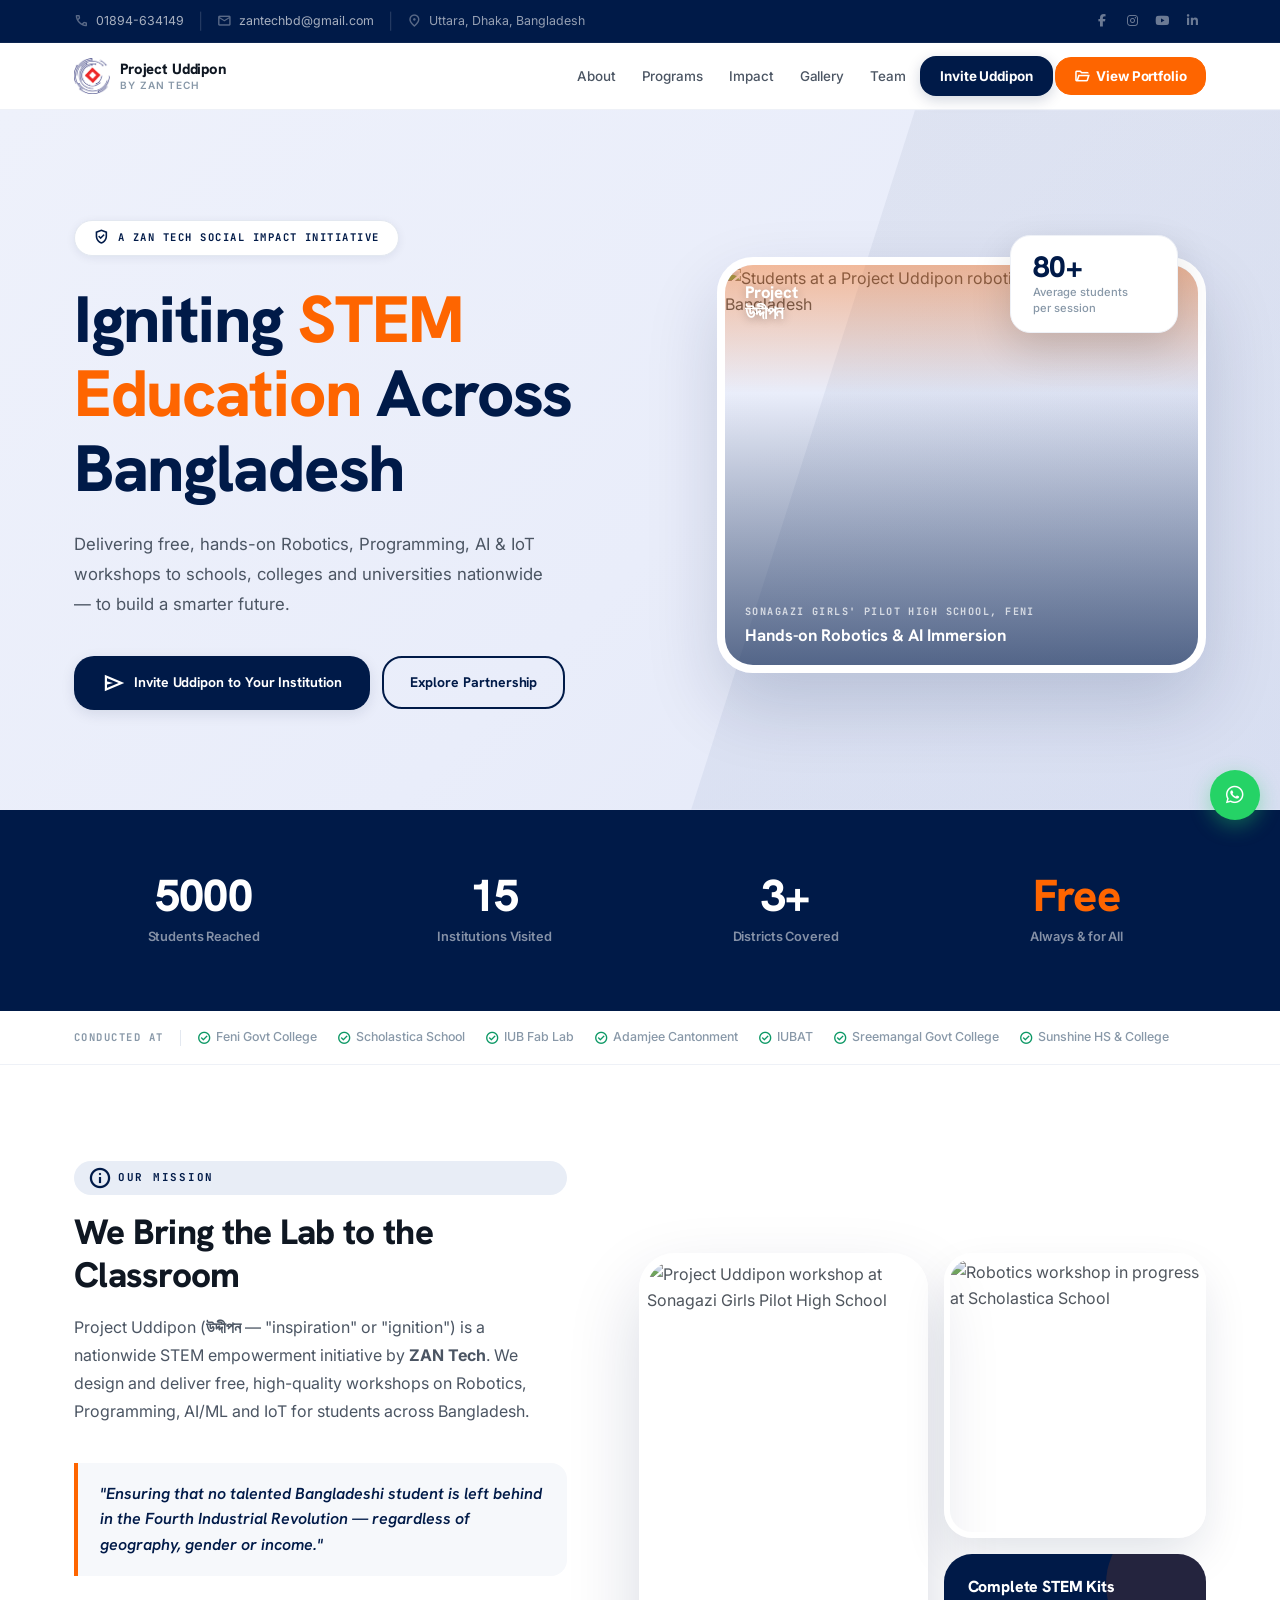
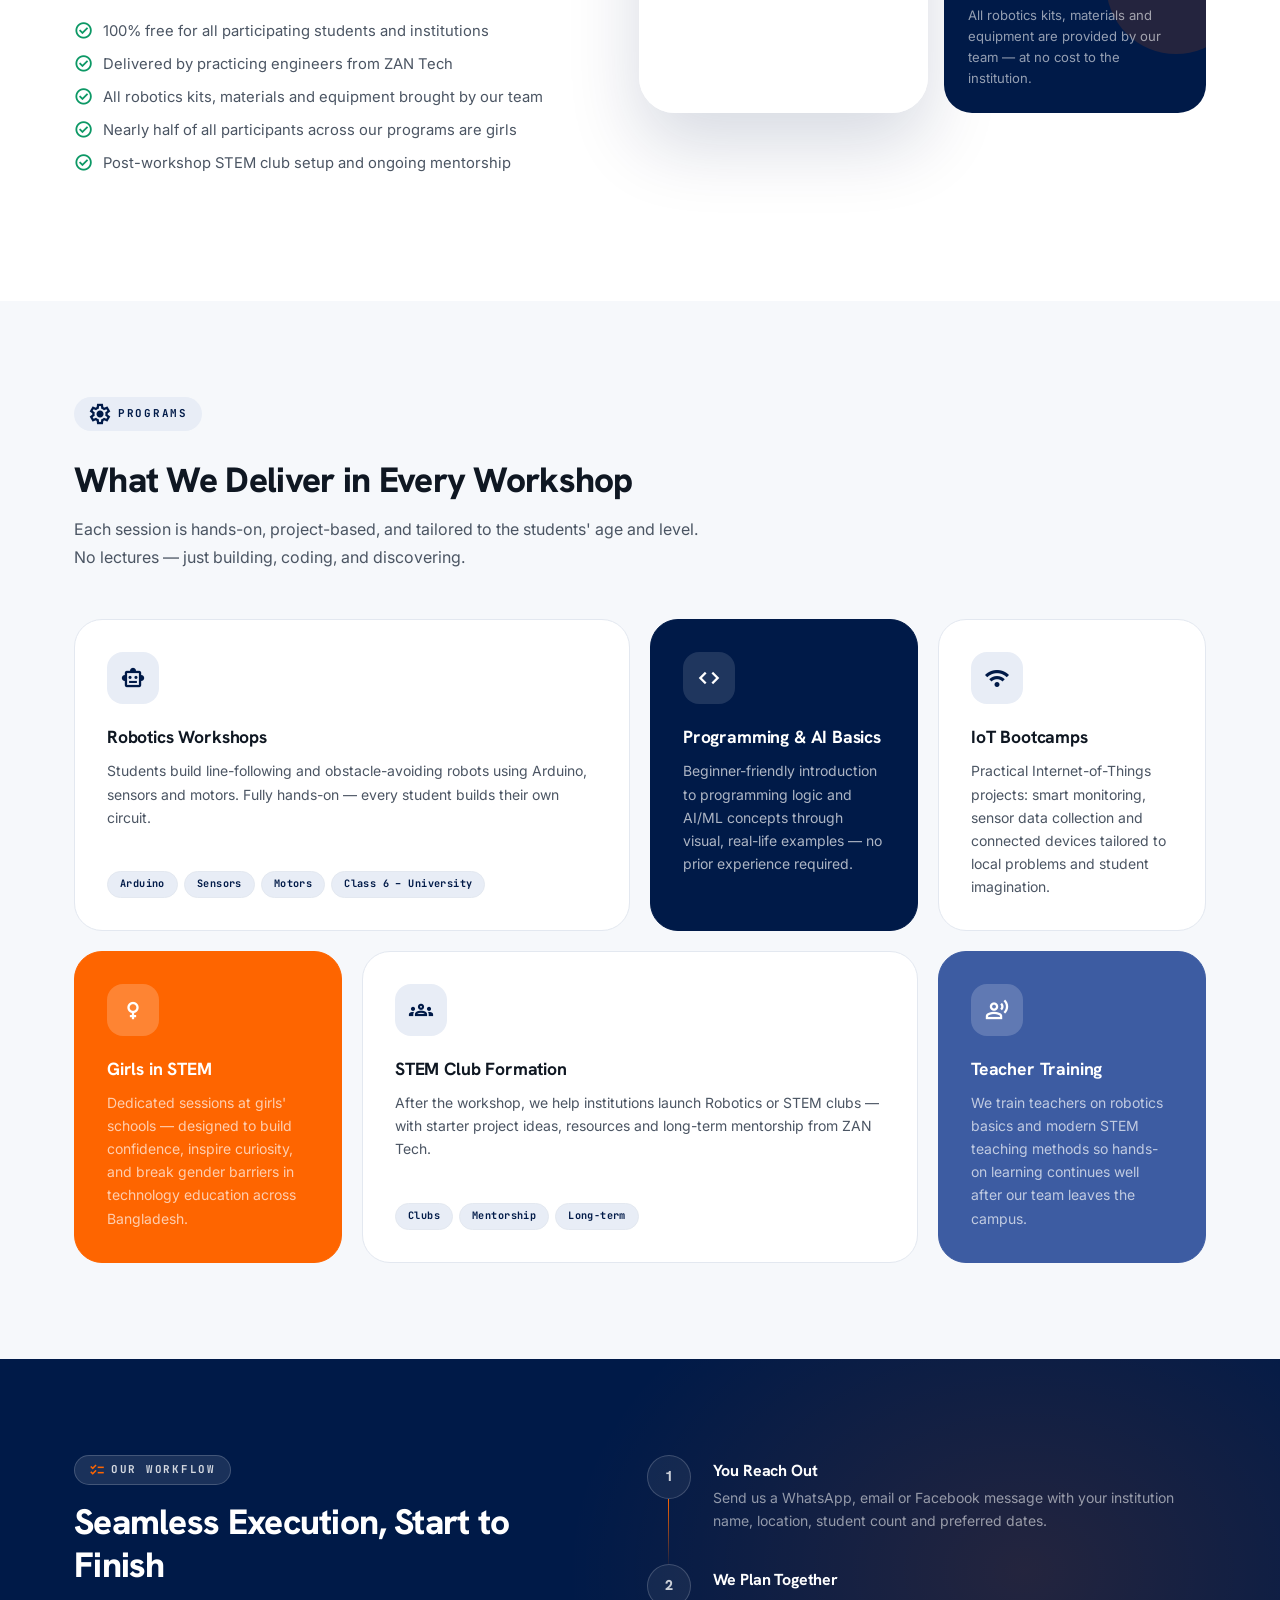
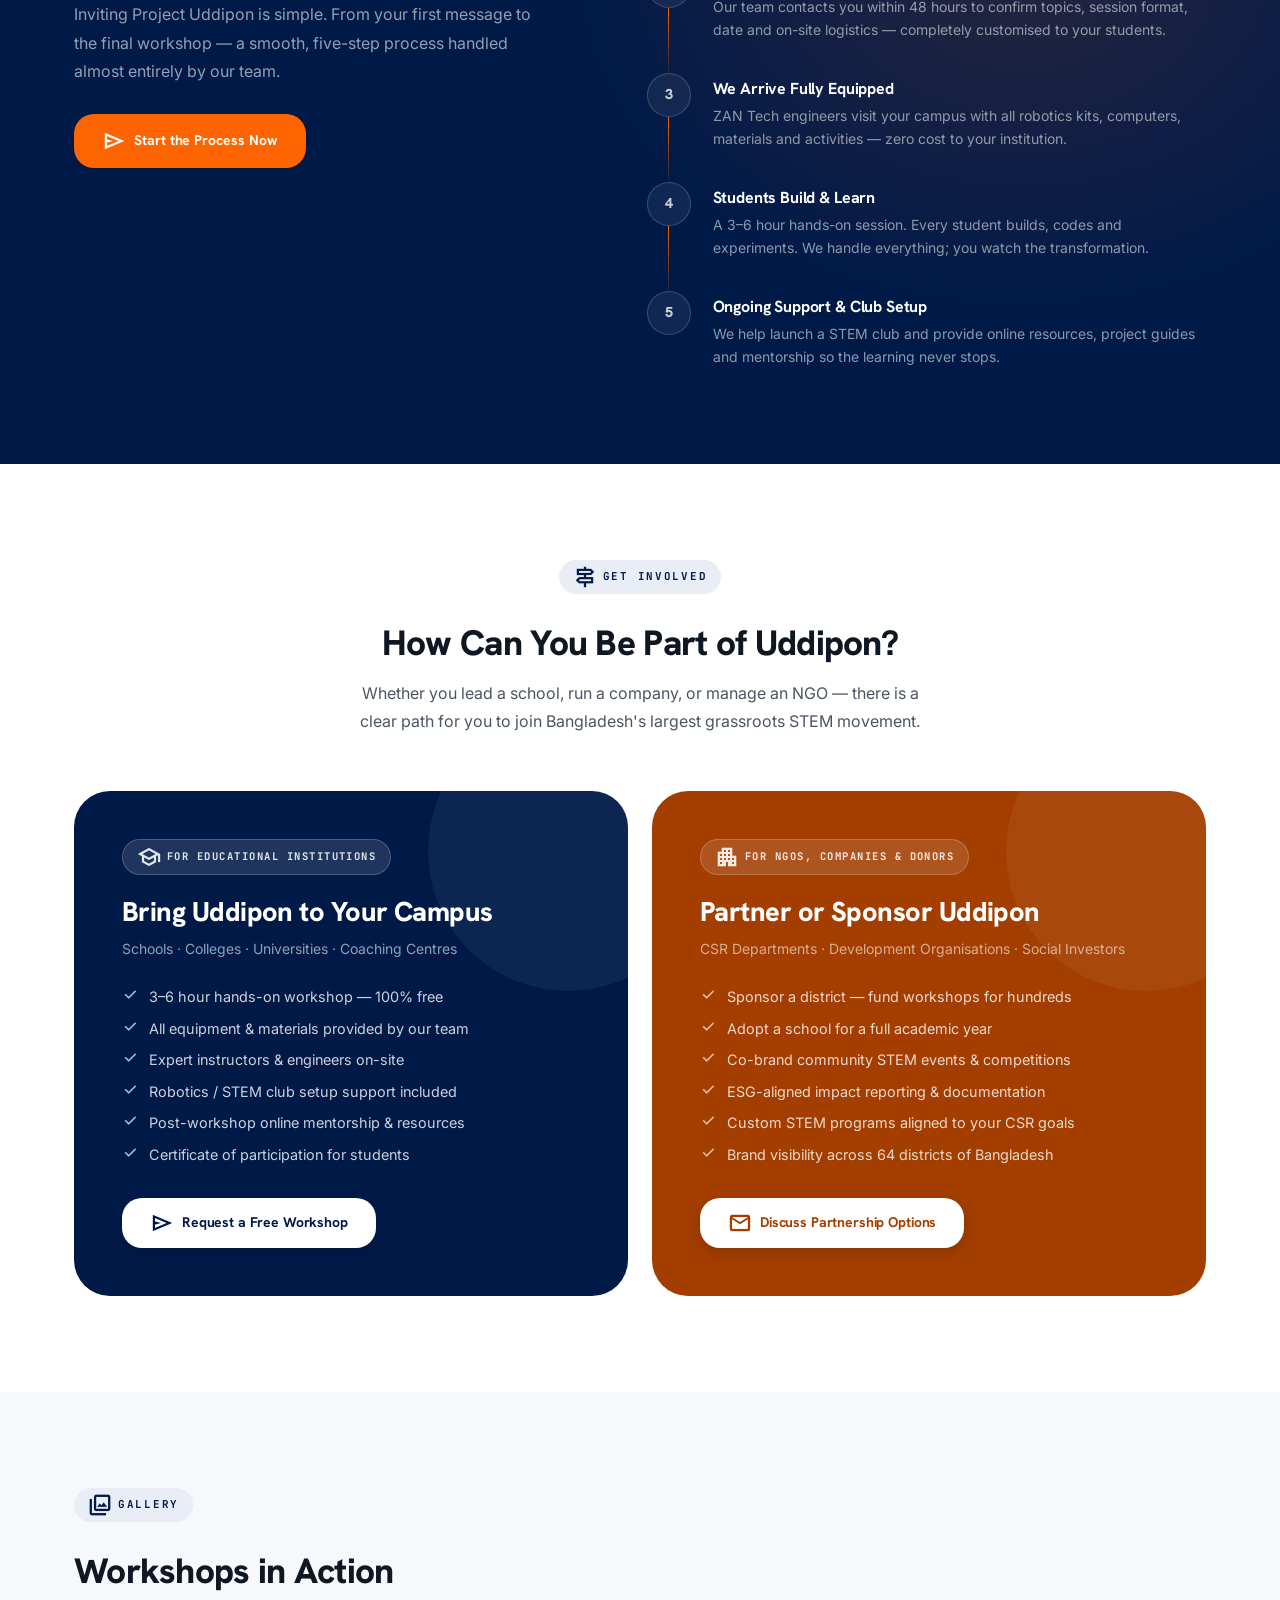
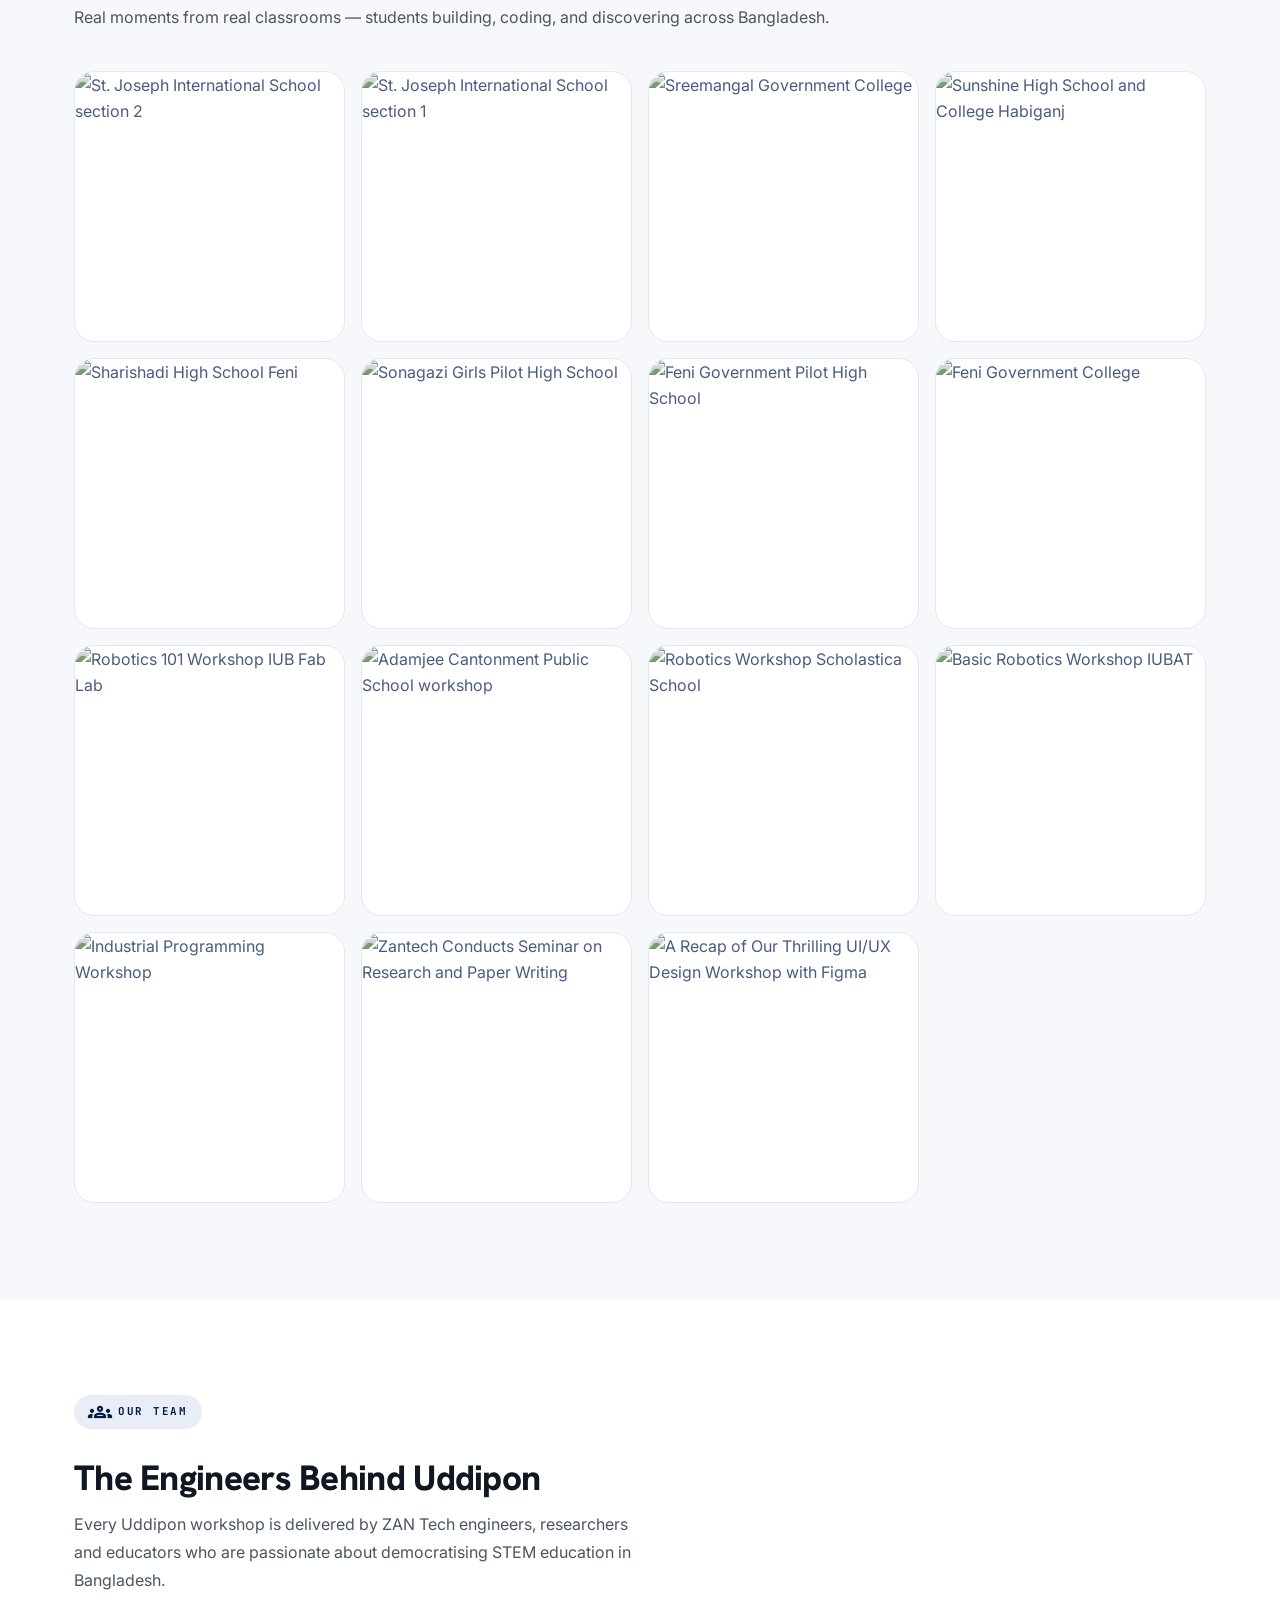
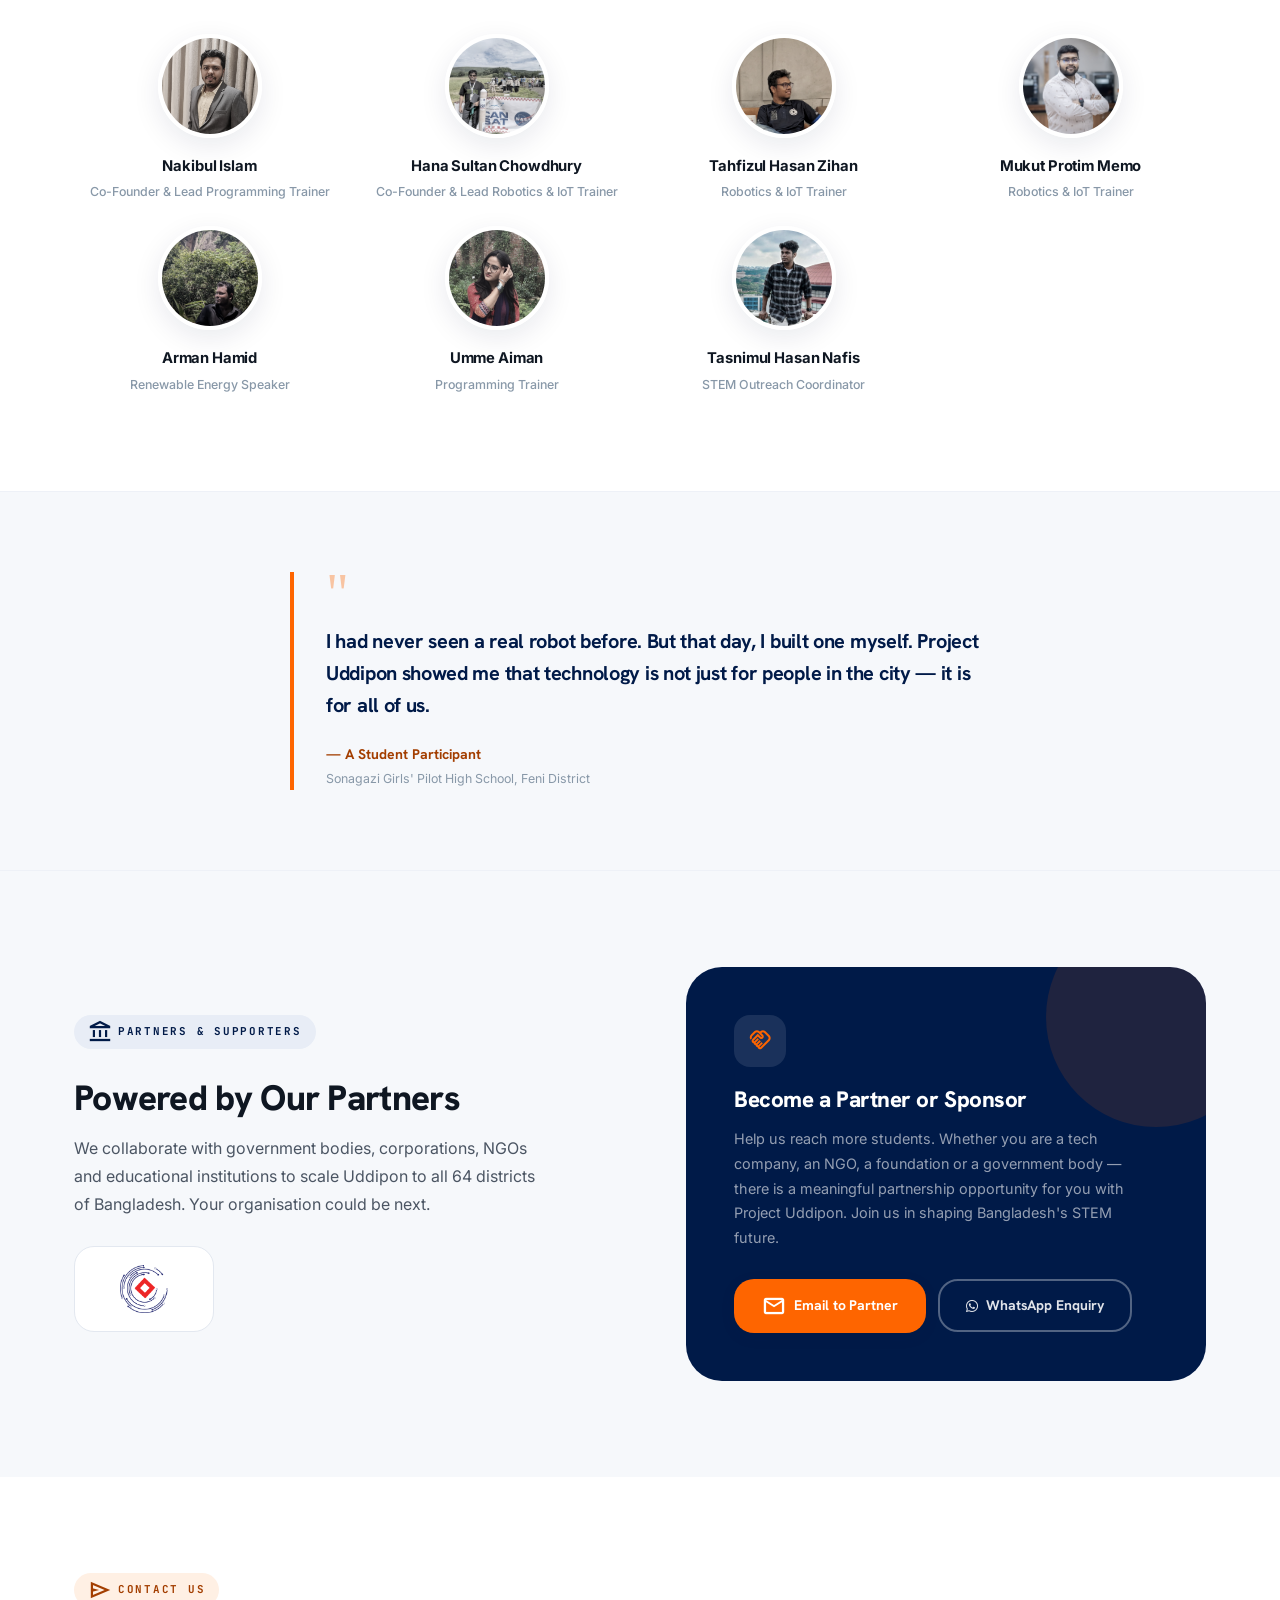
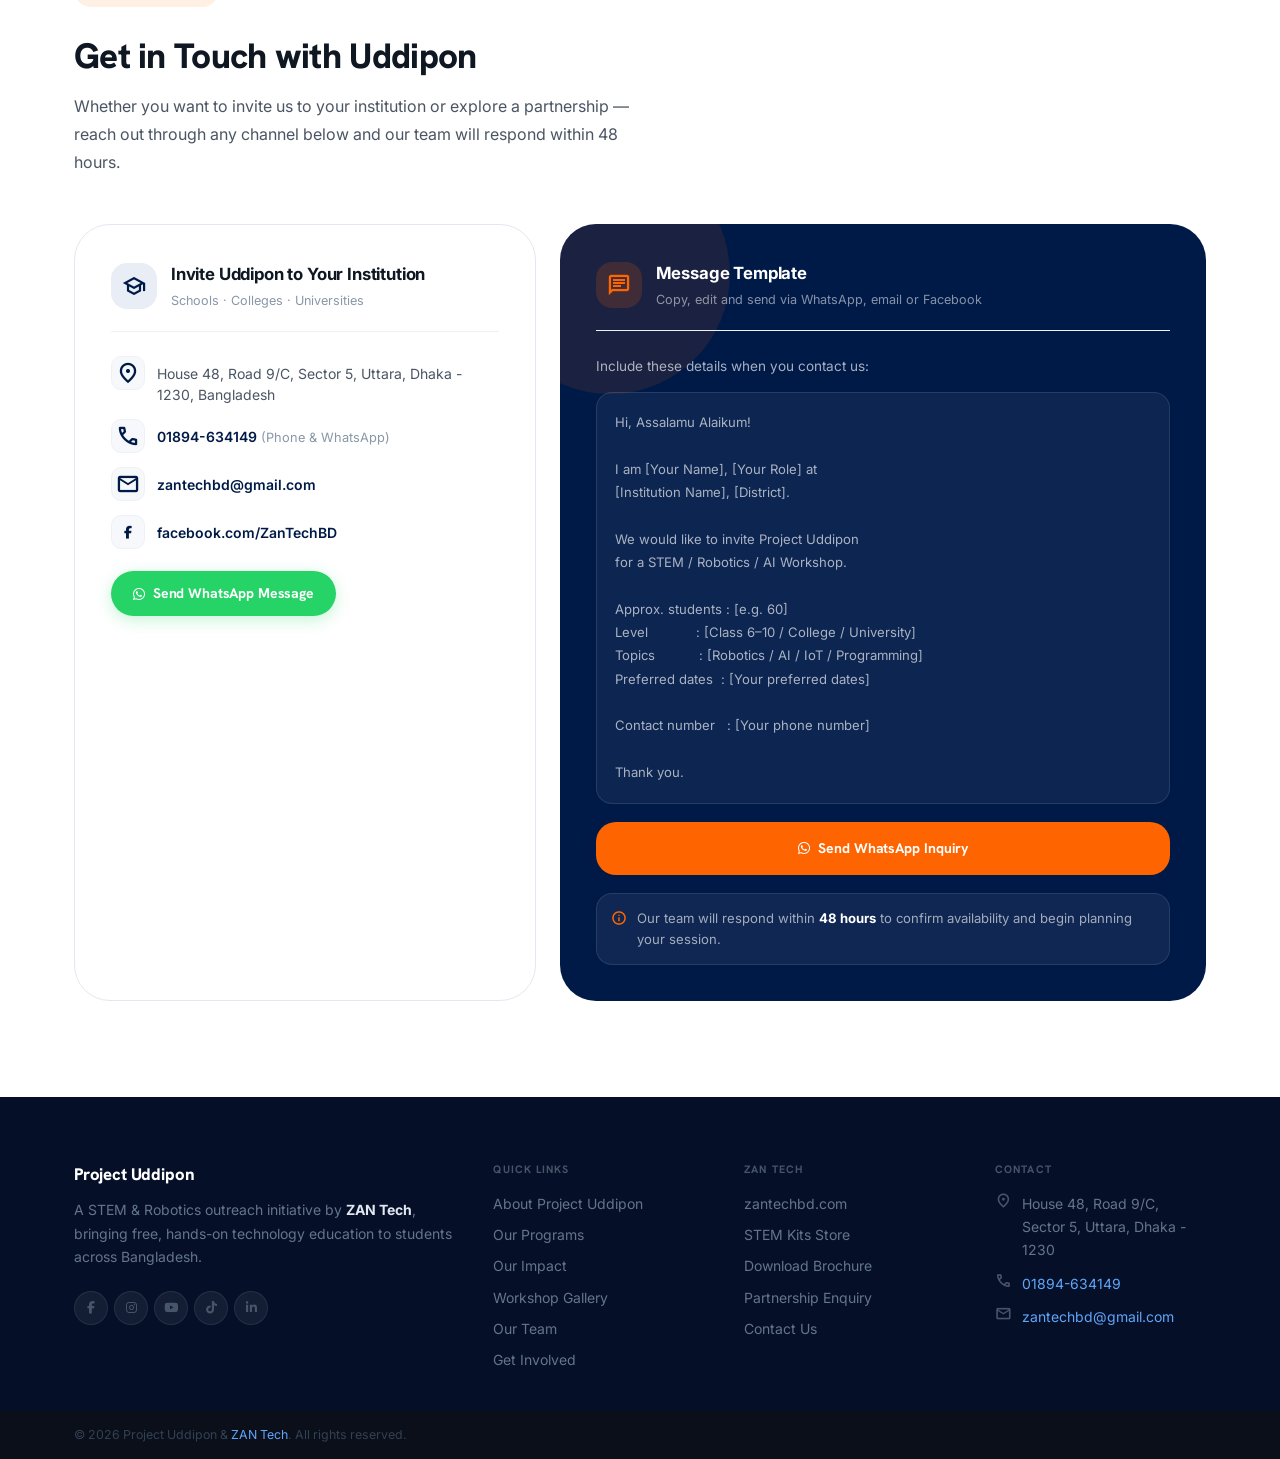
==== commit 47b03939: "feat: enhance lightbox functionality with details link and update gallery images to use new URLs" ====
--- a/index.html
+++ b/index.html
@@ -231,7 +231,7 @@
       <section id="impact" class="numbers-strip">
         <div class="container numbers-grid reveal">
           <div class="numbers-item">
-            <div class="numbers-value" data-target="500">500+</div>
+            <div class="numbers-value" data-target="5000">5000+</div>
             <div class="numbers-label">Students Reached</div>
           </div>
           <div class="numbers-item">
@@ -347,14 +347,14 @@
           <div class="about-imagery">
             <div class="about-img-tall image-zoom">
               <img
-                src="https://media.zantechbd.com/thumbnails/img_20251101_125516_min_zantech_1762964252.jpg"
+                src="https://media.zantechbd.com/public_html/thumbnails/img_20251101_125516_min_zantech_1762964252.jpg"
                 alt="Project Uddipon workshop at Sonagazi Girls Pilot High School"
               />
             </div>
             <div class="about-imagery-side">
               <div class="about-img-small image-zoom">
                 <img
-                  src="https://media.zantechbd.com/thumbnails/zantech_robotics_workshop_at_scholastica_school_zantech_1757892764.png"
+                  src="https://media.zantechbd.com/public_html/thumbnails/zantech_robotics_workshop_at_scholastica_school_zantech_1757892764.png"
                   alt="Robotics workshop in progress at Scholastica School"
                 />
               </div>
@@ -707,13 +707,14 @@
           </div>
           <div class="gallery-grid gallery-grid-square">
             <a
-              href="https://media.zantechbd.com/thumbnails/12_zantech_1765651457.png"
+              href="https://media.zantechbd.com/public_html/thumbnails/12_zantech_1765651457.png"
               class="gallery-card gallery-card-square reveal d1"
               data-caption="St. Joseph International School — Section 2"
+              data-details="https://zantechbd.com/workshop/robotics-revolution-at-st-joseph-international-school-zan-tech-ignites-young-innovators"
             >
               <div class="gallery-img-wrap">
                 <img
-                  src="https://media.zantechbd.com/thumbnails/12_zantech_1765651457.png"
+                  src="https://media.zantechbd.com/public_html/thumbnails/12_zantech_1765651457.png"
                   alt="St. Joseph International School section 2"
                   loading="lazy"
                 />
@@ -726,13 +727,14 @@
             </a>
 
             <a
-              href="https://media.zantechbd.com/thumbnails/1_zantech_1765302942.png"
+              href="https://media.zantechbd.com/public_html/thumbnails/1_zantech_1765302942.png"
               class="gallery-card gallery-card-square reveal d2"
               data-caption="St. Joseph International School — Section 1"
+              data-details="https://zantechbd.com/workshop/igniting-young-minds-robotics-rc-car-workshop-at-st-joseph-international-school"
             >
               <div class="gallery-img-wrap">
                 <img
-                  src="https://media.zantechbd.com/thumbnails/1_zantech_1765302942.png"
+                  src="https://media.zantechbd.com/public_html/thumbnails/1_zantech_1765302942.png"
                   alt="St. Joseph International School section 1"
                   loading="lazy"
                 />
@@ -745,13 +747,14 @@
             </a>
 
             <a
-              href="https://media.zantechbd.com/thumbnails/1_20251202_180604_0000_min_zantech_1764857217.png"
+              href="https://media.zantechbd.com/public_html/thumbnails/1_20251202_180604_0000_min_zantech_1764857217.png"
               class="gallery-card gallery-card-square reveal d3"
               data-caption="Sreemangal Government College"
+              data-details="https://zantechbd.com/workshop/zan-tech-robotics-ai-workshop-at-sreemangal-government-college"
             >
               <div class="gallery-img-wrap">
                 <img
-                  src="https://media.zantechbd.com/thumbnails/1_20251202_180604_0000_min_zantech_1764857217.png"
+                  src="https://media.zantechbd.com/public_html/thumbnails/1_20251202_180604_0000_min_zantech_1764857217.png"
                   alt="Sreemangal Government College"
                   loading="lazy"
                 />
@@ -764,13 +767,14 @@
             </a>
 
             <a
-              href="https://media.zantechbd.com/thumbnails/15_min_zantech_1764856816.png"
+              href="https://media.zantechbd.com/public_html/thumbnails/15_min_zantech_1764856816.png"
               class="gallery-card gallery-card-square reveal d1"
               data-caption="Sunshine High School & College, Habiganj"
+              data-details="https://zantechbd.com/workshop/sunshine-high-school-college-in-bahubal-upazila-of-habiganj-district"
             >
               <div class="gallery-img-wrap">
                 <img
-                  src="https://media.zantechbd.com/thumbnails/15_min_zantech_1764856816.png"
+                  src="https://media.zantechbd.com/public_html/thumbnails/15_min_zantech_1764856816.png"
                   alt="Sunshine High School and College Habiganj"
                   loading="lazy"
                 />
@@ -783,13 +787,14 @@
             </a>
 
             <a
-              href="https://media.zantechbd.com/thumbnails/20251104_131403_zantech_1762965669.jpg"
+              href="https://raw.githubusercontent.com/ZAN-Tech-bd/workshop-Image/refs/heads/main/Sharishadi%20high%20school%20feni/20251104_131414.jpg"
               class="gallery-card gallery-card-square reveal d2"
               data-caption="Sharishadi High School, Feni"
+              data-details="https://zantechbd.com/workshop/project-uddipon-discovers-a-future-innovator-at-sharishadi-high-school-feni"
             >
               <div class="gallery-img-wrap">
                 <img
-                  src="https://media.zantechbd.com/thumbnails/20251104_131403_zantech_1762965669.jpg"
+                  src="https://raw.githubusercontent.com/ZAN-Tech-bd/workshop-Image/refs/heads/main/Sharishadi%20high%20school%20feni/20251104_131414.jpg"
                   alt="Sharishadi High School Feni"
                   loading="lazy"
                 />
@@ -802,13 +807,14 @@
             </a>
 
             <a
-              href="https://media.zantechbd.com/thumbnails/img_20251101_125516_min_zantech_1762964252.jpg"
+              href="https://media.zantechbd.com/public_html/thumbnails/img_20251101_125516_min_zantech_1762964252.jpg"
               class="gallery-card gallery-card-square reveal d3"
               data-caption="Sonagazi Girls' Pilot High School"
+              data-details="https://zantechbd.com/workshop/project-uddipon-robotics-boot-camp-at-sonagazi-girls-pilot-high-school"
             >
               <div class="gallery-img-wrap">
                 <img
-                  src="https://media.zantechbd.com/thumbnails/img_20251101_125516_min_zantech_1762964252.jpg"
+                  src="https://media.zantechbd.com/public_html/thumbnails/img_20251101_125516_min_zantech_1762964252.jpg"
                   alt="Sonagazi Girls Pilot High School"
                   loading="lazy"
                 />
@@ -821,13 +827,14 @@
             </a>
 
             <a
-              href="https://media.zantechbd.com/thumbnails/20251103_115618_min_zantech_1762963584.jpg"
+              href="https://media.zantechbd.com/public_html/thumbnails/20251103_115618_min_zantech_1762963584.jpg"
               class="gallery-card gallery-card-square reveal d1"
               data-caption="Feni Government Pilot High School"
+              data-details="https://zantechbd.com/workshop/project-uddipon-robotics-workshop-at-feni-government-pilot-high-school"
             >
               <div class="gallery-img-wrap">
                 <img
-                  src="https://media.zantechbd.com/thumbnails/20251103_115618_min_zantech_1762963584.jpg"
+                  src="https://media.zantechbd.com/public_html/thumbnails/20251103_115618_min_zantech_1762963584.jpg"
                   alt="Feni Government Pilot High School"
                   loading="lazy"
                 />
@@ -840,13 +847,14 @@
             </a>
 
             <a
-              href="https://media.zantechbd.com/thumbnails/img_7315heic_zantech_1762961763.jpg"
+              href="https://media.zantechbd.com/public_html/thumbnails/img_7315heic_zantech_1762961763.jpg"
               class="gallery-card gallery-card-square reveal d2"
               data-caption="Feni Government College"
+              data-details="https://zantechbd.com/workshop/robotics-boot-camp-at-feni-government-college"
             >
               <div class="gallery-img-wrap">
                 <img
-                  src="https://media.zantechbd.com/thumbnails/img_7315heic_zantech_1762961763.jpg"
+                  src="https://media.zantechbd.com/public_html/thumbnails/img_7315heic_zantech_1762961763.jpg"
                   alt="Feni Government College"
                   loading="lazy"
                 />
@@ -859,13 +867,14 @@
             </a>
 
             <a
-              href="https://media.zantechbd.com/thumbnails/487217202_1191854366060559_5513386636292017752_n_zantech_1757953551.jpg"
+              href="https://media.zantechbd.com/public_html/thumbnails/487217202_1191854366060559_5513386636292017752_n_zantech_1757953551.jpg"
               class="gallery-card gallery-card-square reveal d3"
               data-caption="Robotics 101 Workshop — IUB Fab Lab"
+              data-details="https://zantechbd.com/workshop/robotics-101-workshop-inspiring-the-next-generation-of-innovators"
             >
               <div class="gallery-img-wrap">
                 <img
-                  src="https://media.zantechbd.com/thumbnails/487217202_1191854366060559_5513386636292017752_n_zantech_1757953551.jpg"
+                  src="https://media.zantechbd.com/public_html/thumbnails/487217202_1191854366060559_5513386636292017752_n_zantech_1757953551.jpg"
                   alt="Robotics 101 Workshop IUB Fab Lab"
                   loading="lazy"
                 />
@@ -878,13 +887,14 @@
             </a>
 
             <a
-              href="https://media.zantechbd.com/thumbnails/490134808_1196124649189871_6821824497585098155_n_zantech_1757952993.jpg"
+              href="https://media.zantechbd.com/public_html/thumbnails/490134808_1196124649189871_6821824497585098155_n_zantech_1757952993.jpg"
               class="gallery-card gallery-card-square reveal d1"
               data-caption="Adamjee Cantonment Public School — Lab Instrument Workshop"
+              data-details="https://zantechbd.com/workshop/zantech-x-acpssc-exploring-innovation-at-iub-fab-lab"
             >
               <div class="gallery-img-wrap">
                 <img
-                  src="https://media.zantechbd.com/thumbnails/490134808_1196124649189871_6821824497585098155_n_zantech_1757952993.jpg"
+                  src="https://media.zantechbd.com/public_html/thumbnails/490134808_1196124649189871_6821824497585098155_n_zantech_1757952993.jpg"
                   alt="Adamjee Cantonment Public School workshop"
                   loading="lazy"
                 />
@@ -897,13 +907,14 @@
             </a>
 
             <a
-              href="https://media.zantechbd.com/thumbnails/zantech_robotics_workshop_at_scholastica_school_zantech_1757892764.png"
+              href="https://media.zantechbd.com/public_html/thumbnails/zantech_robotics_workshop_at_scholastica_school_zantech_1757892764.png"
               class="gallery-card gallery-card-square reveal d2"
               data-caption="Robotics Workshop — Scholastica School"
+              data-details="https://zantechbd.com/workshop/zantech-robotics-workshop-at-scholastica-school"
             >
               <div class="gallery-img-wrap">
                 <img
-                  src="https://media.zantechbd.com/thumbnails/zantech_robotics_workshop_at_scholastica_school_zantech_1757892764.png"
+                  src="https://media.zantechbd.com/public_html/thumbnails/zantech_robotics_workshop_at_scholastica_school_zantech_1757892764.png"
                   alt="Robotics Workshop Scholastica School"
                   loading="lazy"
                 />
@@ -916,14 +927,75 @@
             </a>
 
             <a
-              href="https://media.zantechbd.com/thumbnails/whatsapp_image_2025_09_15_at_215808_6c9c67a6_zantech_1757953271.jpg"
+              href="https://media.zantechbd.com/public_html/thumbnails/whatsapp_image_2025_09_15_at_215808_6c9c67a6_zantech_1757953271.jpg"
               class="gallery-card gallery-card-square reveal d3"
               data-caption="Basic Robotics Workshop — IUBAT"
+              data-details="https://zantechbd.com/workshop/zantech-conducts-basic-robotics-workshop-at-iubat"
             >
               <div class="gallery-img-wrap">
                 <img
-                  src="https://media.zantechbd.com/thumbnails/whatsapp_image_2025_09_15_at_215808_6c9c67a6_zantech_1757953271.jpg"
+                  src="https://media.zantechbd.com/public_html/thumbnails/whatsapp_image_2025_09_15_at_215808_6c9c67a6_zantech_1757953271.jpg"
                   alt="Basic Robotics Workshop IUBAT"
+                  loading="lazy"
+                />
+                <div class="gallery-overlay">
+                  <span class="material-symbols-outlined gallery-overlay-icon"
+                    >open_in_full</span
+                  >
+                </div>
+              </div>
+            </a>
+
+            <a
+              href="https://media.zantechbd.com/public_html/thumbnails/493875443_1235000698633888_8099970164811178136_n_zantech_1757893400.jpg"
+              class="gallery-card gallery-card-square reveal d1"
+              data-caption="Industrial Programming Workshop"
+              data-details="https://zantechbd.com/workshop/ieee-iub-industrial-programming-workshop"
+            >
+              <div class="gallery-img-wrap">
+                <img
+                  src="https://media.zantechbd.com/public_html/thumbnails/493875443_1235000698633888_8099970164811178136_n_zantech_1757893400.jpg"
+                  alt="Industrial Programming Workshop"
+                  loading="lazy"
+                />
+                <div class="gallery-overlay">
+                  <span class="material-symbols-outlined gallery-overlay-icon"
+                    >open_in_full</span
+                  >
+                </div>
+              </div>
+            </a>
+
+            <a
+              href="https://media.zantechbd.com/public_html/thumbnails/499027996_3904850466432215_6088355333448682269_n_zantech_1759394190.jpg"
+              class="gallery-card gallery-card-square reveal d2"
+              data-caption="Zantech Conducts Seminar on Research & Paper Writing"
+              data-details="https://zantechbd.com/workshop/zantech-conducts-seminar-on-research-paper-writing-at-quirks-10-science-olympiad"
+            >
+              <div class="gallery-img-wrap">
+                <img
+                  src="https://media.zantechbd.com/public_html/thumbnails/499027996_3904850466432215_6088355333448682269_n_zantech_1759394190.jpg"
+                  alt="Zantech Conducts Seminar on Research and Paper Writing"
+                  loading="lazy"
+                />
+                <div class="gallery-overlay">
+                  <span class="material-symbols-outlined gallery-overlay-icon"
+                    >open_in_full</span
+                  >
+                </div>
+              </div>
+            </a>
+
+            <a
+              href="https://media.zantechbd.com/public_html/thumbnails/487826680_1191863616059634_356110302305612312_n_zantech_1757952719.jpg"
+              class="gallery-card gallery-card-square reveal d3"
+              data-caption="A Recap of Our Thrilling UI/UX Design Workshop with Figma"
+              data-details="https://zantechbd.com/workshop/a-recap-of-our-thrilling-uiux-design-workshop-with-figma"
+            >
+              <div class="gallery-img-wrap">
+                <img
+                  src="https://media.zantechbd.com/public_html/thumbnails/487826680_1191863616059634_356110302305612312_n_zantech_1757952719.jpg"
+                  alt="A Recap of Our Thrilling UI/UX Design Workshop with Figma"
                   loading="lazy"
                 />
                 <div class="gallery-overlay">
@@ -1410,7 +1482,19 @@
         <span class="material-symbols-outlined">close</span>
       </button>
       <img id="lightboxImg" class="lightbox-img" src="" alt="Workshop photo" />
-      <div id="lightboxCaption" class="lightbox-caption"></div>
+      <div class="lightbox-info">
+        <div id="lightboxCaption" class="lightbox-caption"></div>
+        <a
+          id="lightboxDetails"
+          class="lightbox-details"
+          href="#"
+          target="_blank"
+          rel="noopener"
+        >
+          View Details
+          <span class="material-symbols-outlined">arrow_forward</span>
+        </a>
+      </div>
     </div>
 
     <!-- ======================================================
--- a/assets/css/styles.css
+++ b/assets/css/styles.css
@@ -1396,11 +1396,19 @@
   z-index: 1000;
 }
 .lightbox-close:hover { background: rgba(255,255,255,.20); }
-.lightbox-caption {
+.lightbox-info {
   position: fixed;
   bottom: 24px;
   left: 50%;
   transform: translateX(-50%);
+  display: flex;
+  flex-direction: column;
+  align-items: center;
+  gap: 10px;
+  max-width: 90vw;
+  z-index: 1000;
+}
+.lightbox-caption {
   background: rgba(0,0,0,.75);
   color: #E2E8F0;
   padding: 8px 20px;
@@ -1412,8 +1420,22 @@
   max-width: 90vw;
   overflow: hidden;
   text-overflow: ellipsis;
-  z-index: 1000;
-}
+}
+.lightbox-details {
+  display: none;
+  align-items: center;
+  gap: 6px;
+  background: var(--blue);
+  color: #fff;
+  padding: 8px 18px;
+  border-radius: var(--r-pill);
+  font-size: .80rem;
+  font-weight: 600;
+  transition: background var(--t-fast);
+}
+.lightbox-details.show { display: inline-flex; }
+.lightbox-details:hover { background: var(--blue-hover); color: #fff; }
+.lightbox-details .material-symbols-outlined { font-size: 1rem; }
 
 /* === FLOATING BUTTONS === */
 .fab-wa {
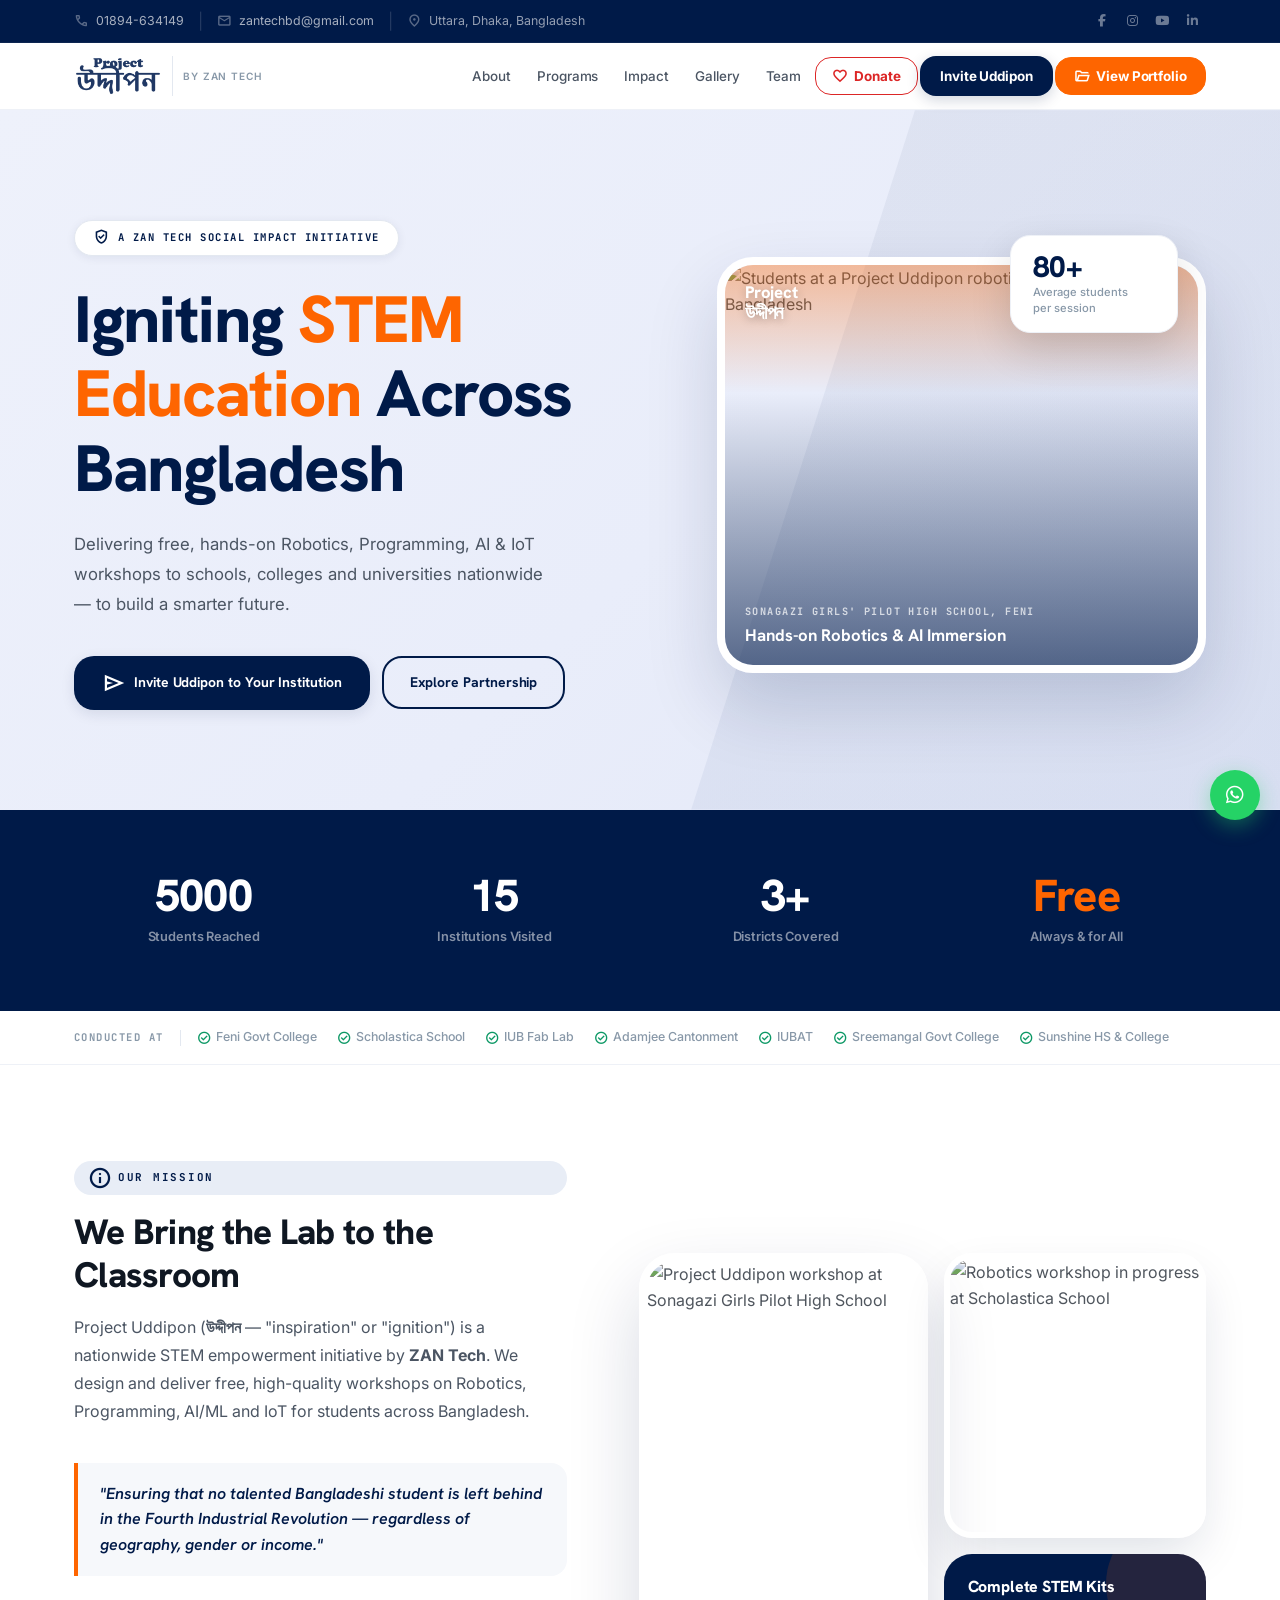
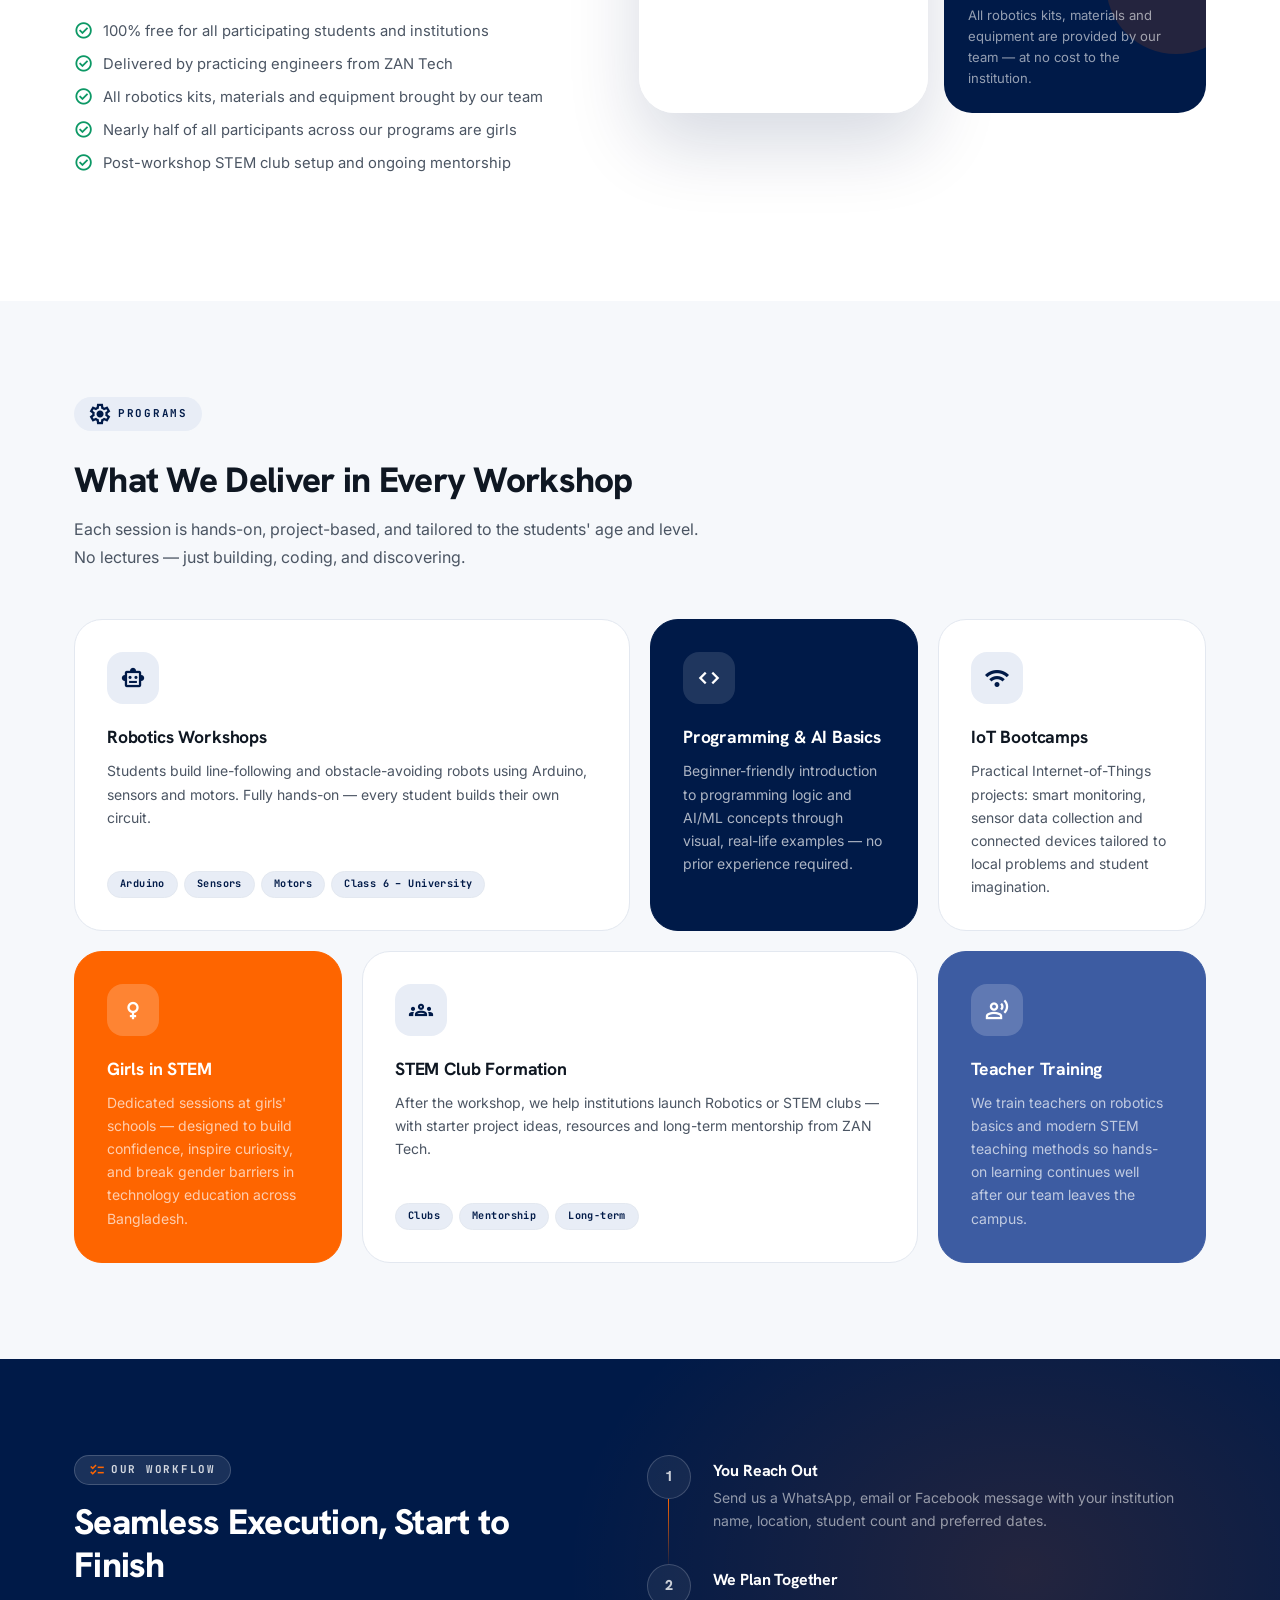
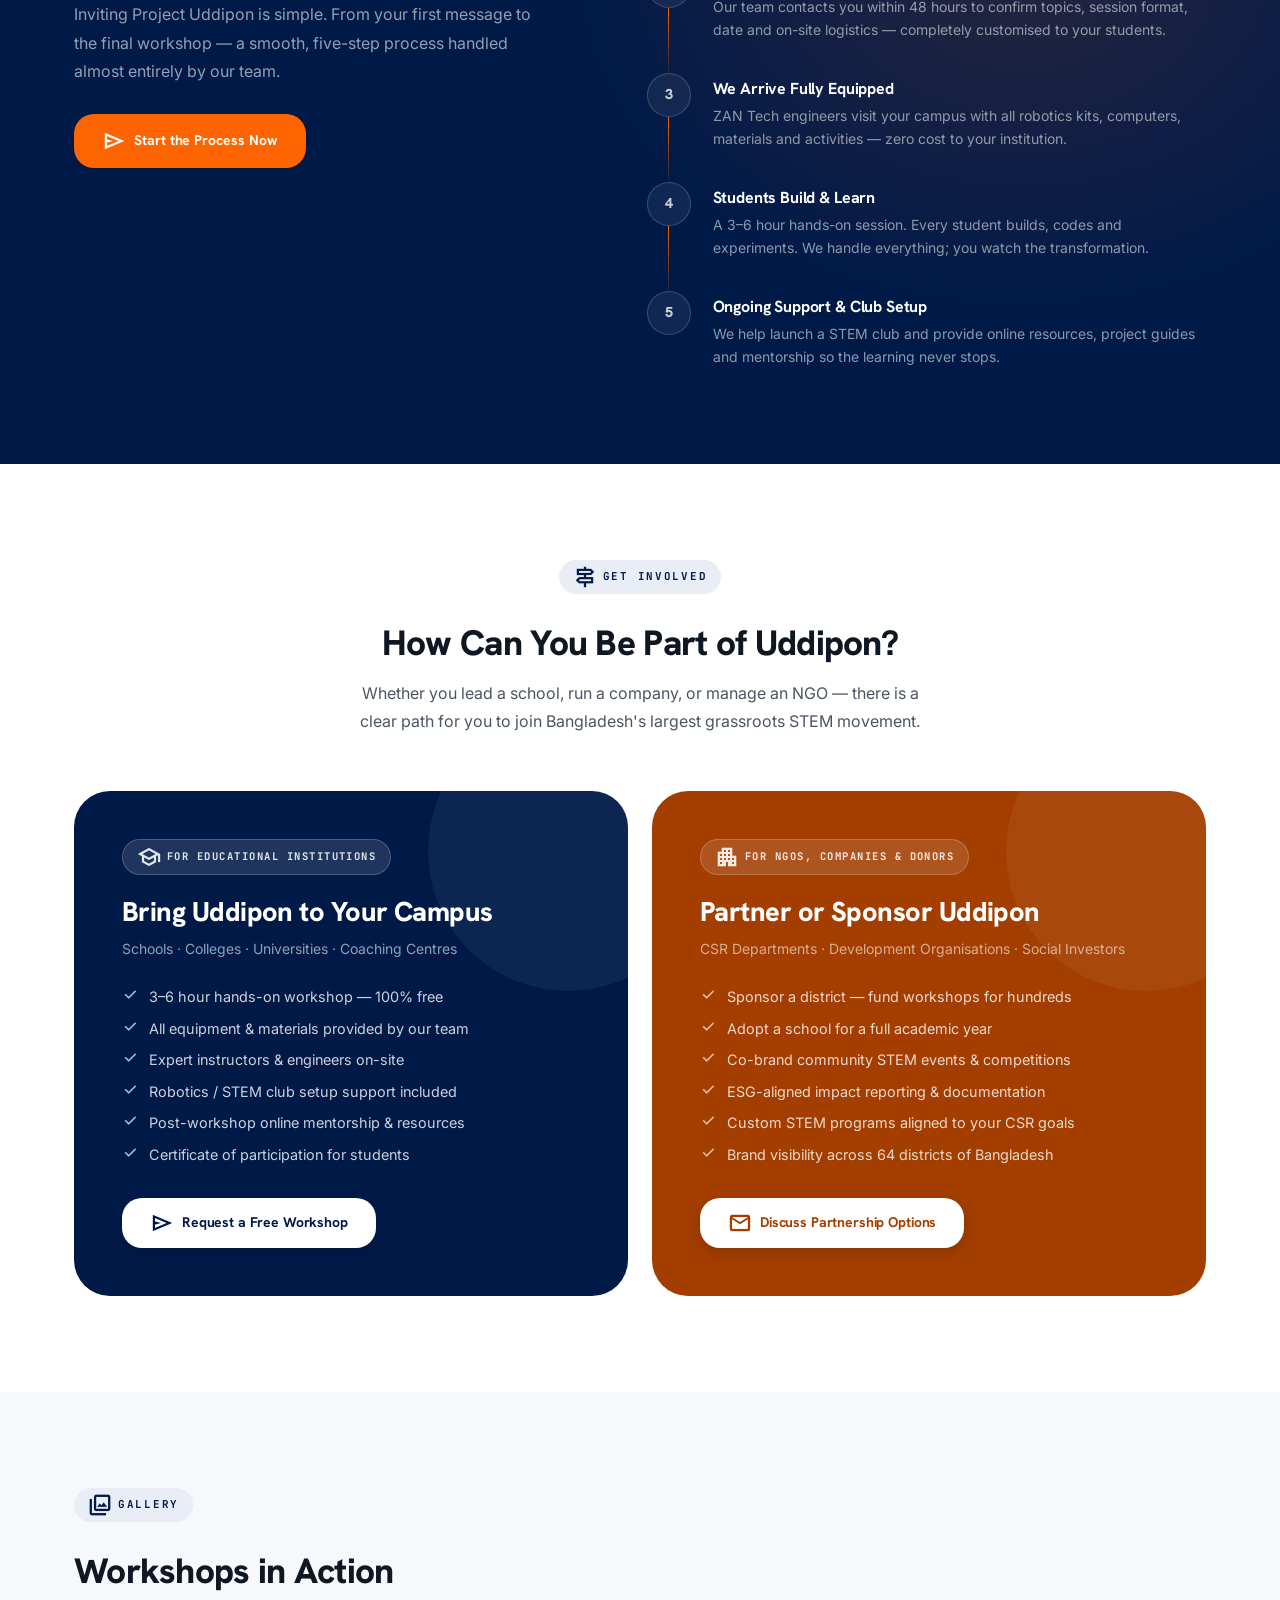
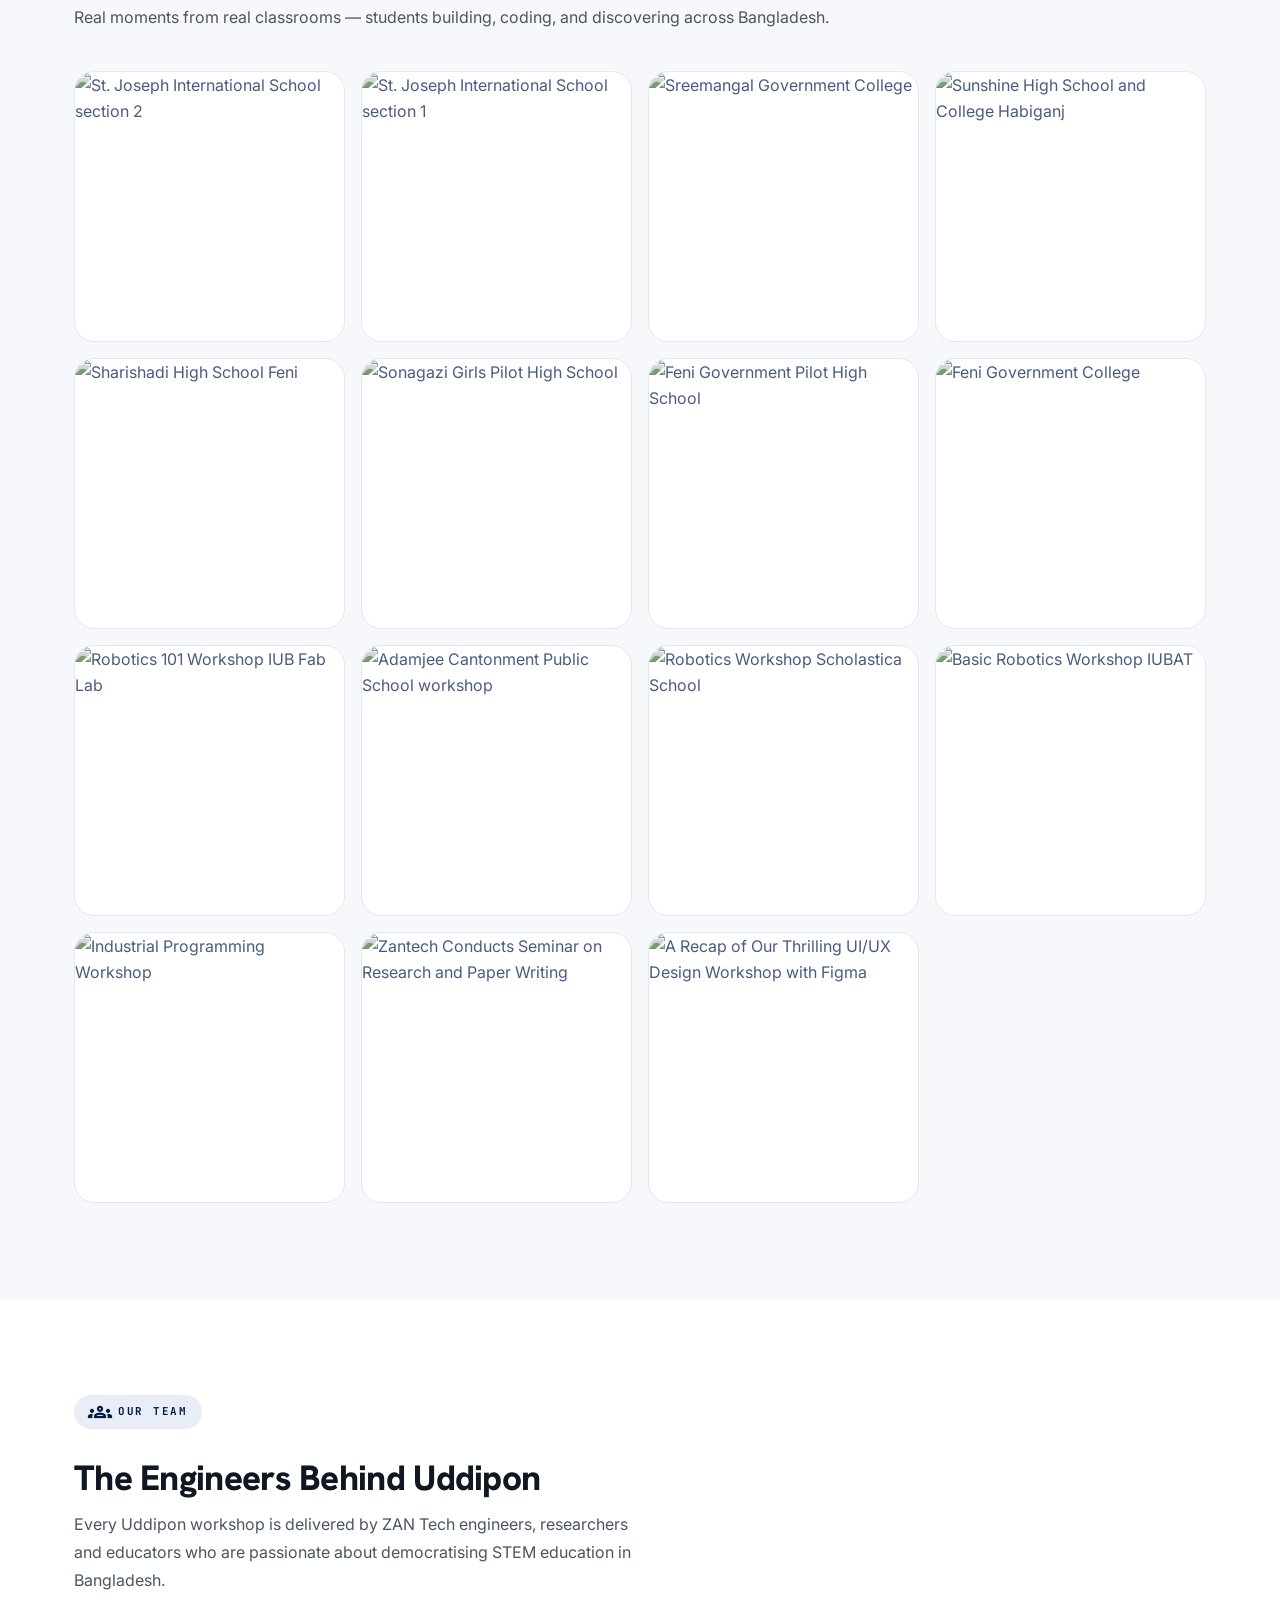
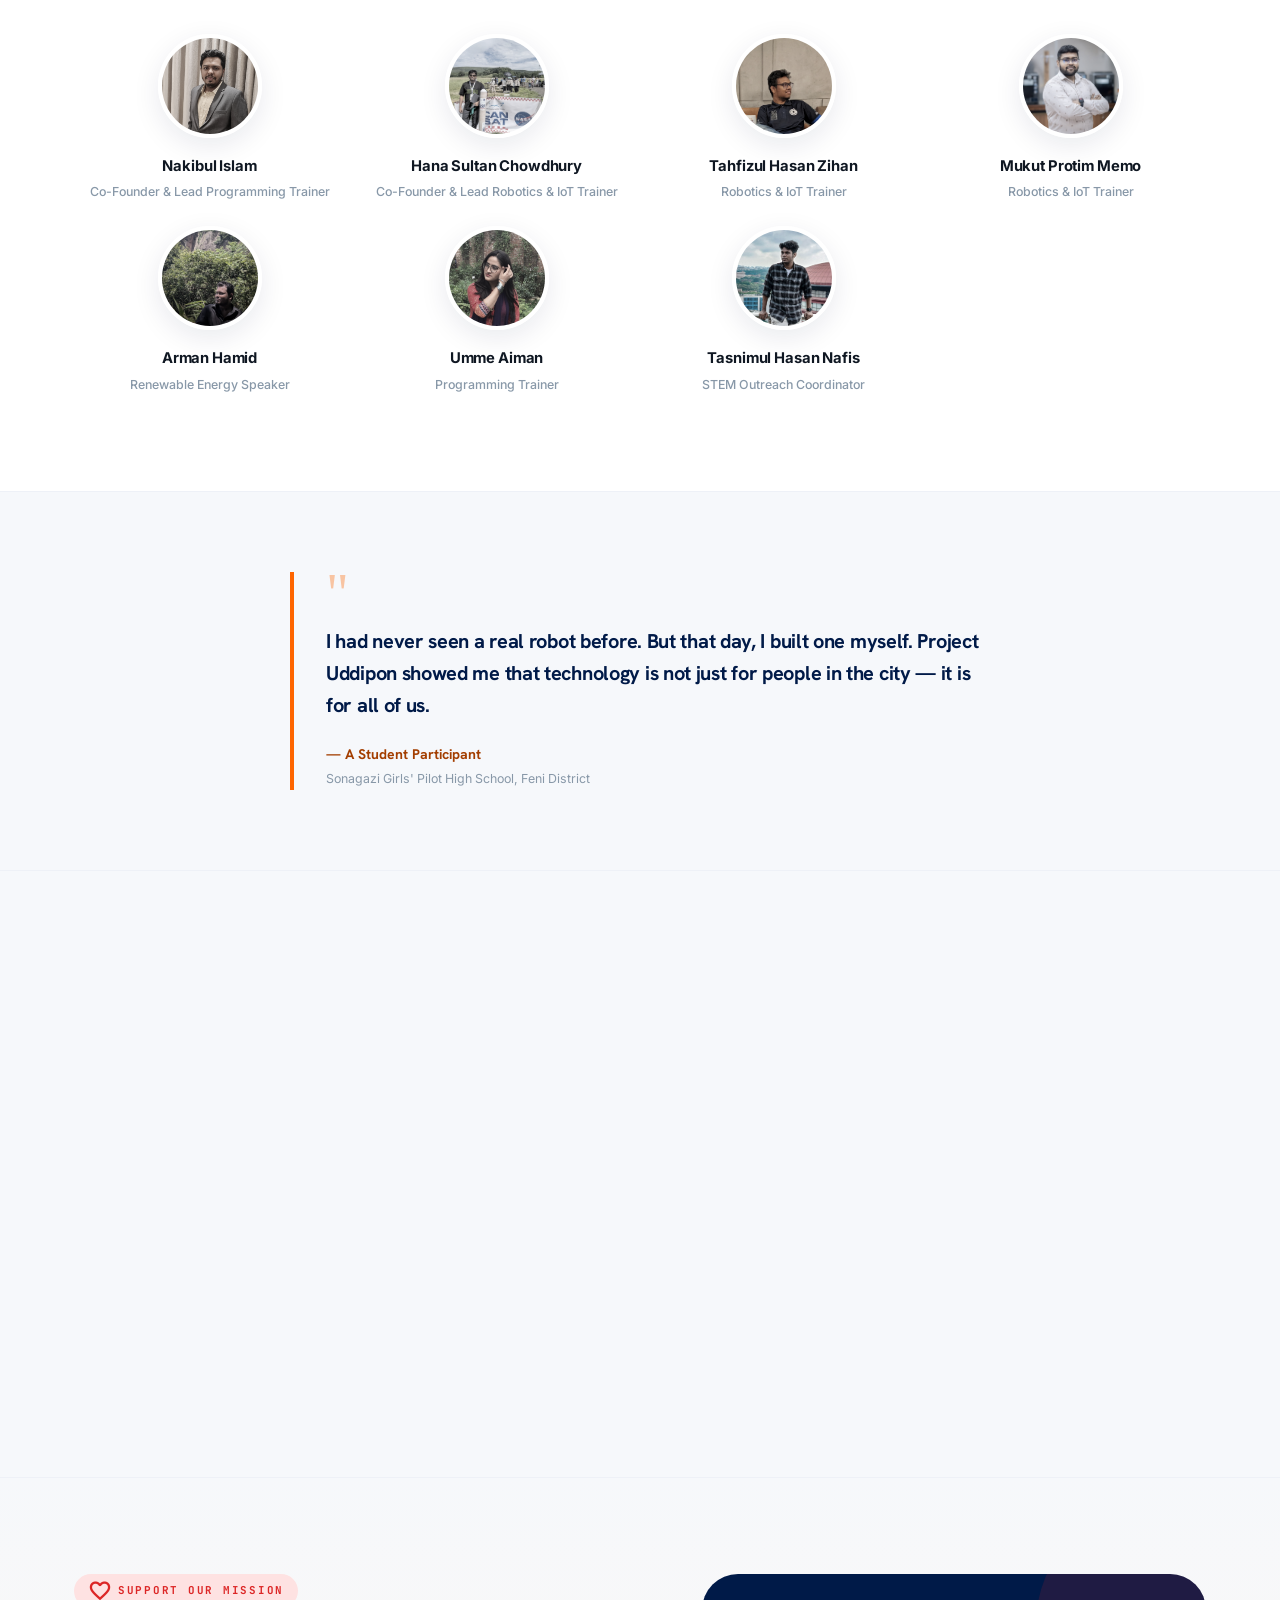
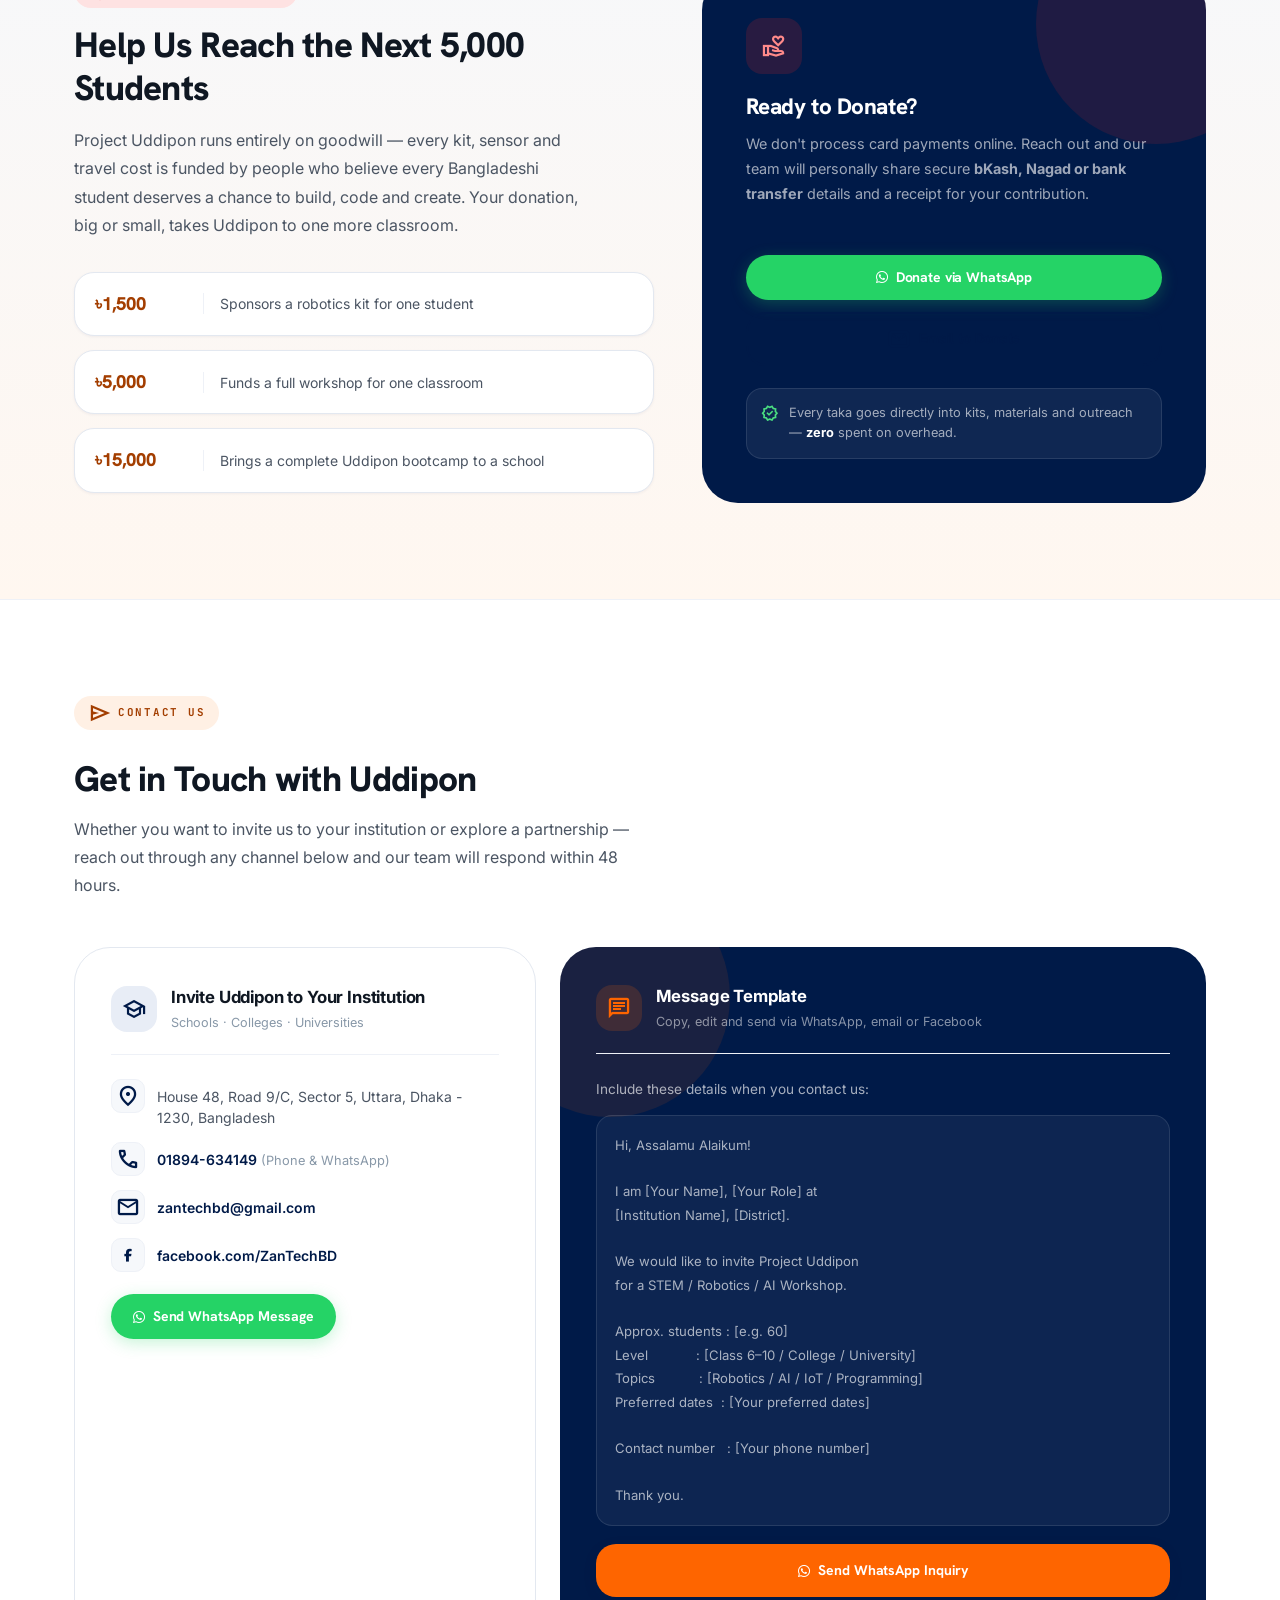
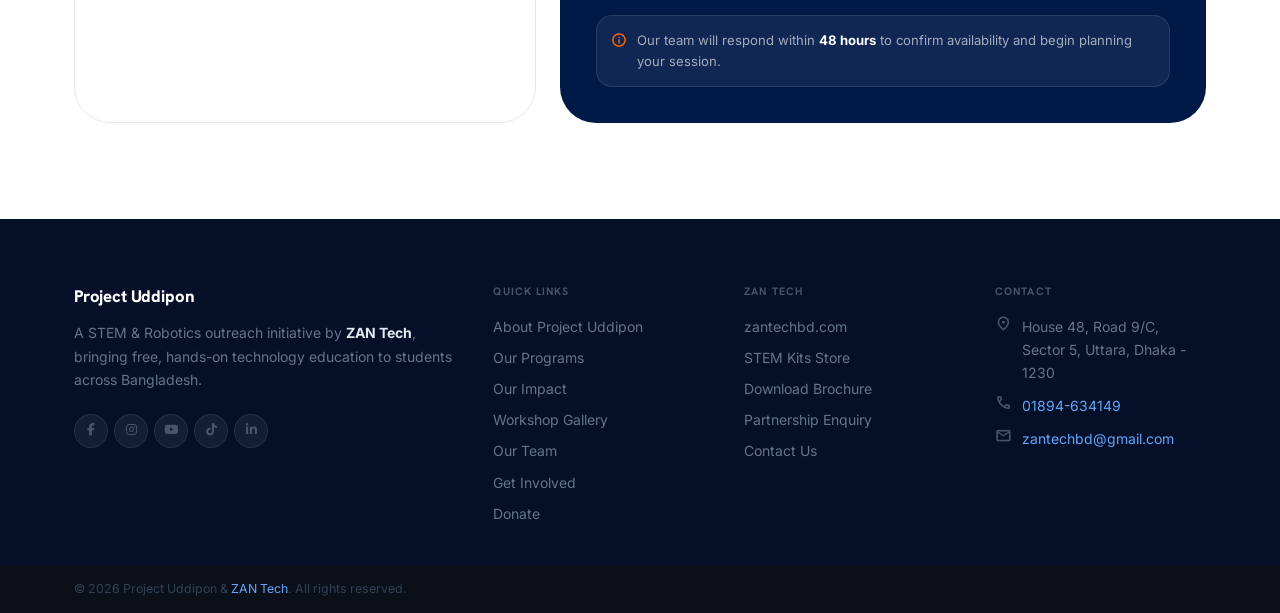
==== commit 029c2445: "Refactor code structure for improved readability and maintainability" ====
--- a/index.html
+++ b/index.html
@@ -44,7 +44,10 @@
       content="Project Uddipon – STEM & Robotics Initiative by ZAN Tech"
     />
     <meta name="twitter:image" content="assets/images/social-share.jpg" />
-    <link rel="icon" type="image/png" href="assets/images/logo-uddipon.png" />
+    <link rel="icon" type="image/png" sizes="192x192" href="assets/images/favicon-192.png" />
+    <link rel="icon" type="image/png" sizes="512x512" href="assets/images/favicon.png" />
+    <link rel="apple-touch-icon" href="assets/images/favicon-192.png" />
+    <meta name="theme-color" content="#001A48" />
     <link rel="stylesheet" href="assets/css/styles.css" />
     <script type="application/ld+json">
       {
@@ -126,10 +129,7 @@
             alt="Project Uddipon logo"
             class="brand-logo"
           />
-          <div class="brand-text">
-            <span class="brand-title">Project Uddipon</span>
-            <span class="brand-subtitle">by ZAN Tech</span>
-          </div>
+          <span class="brand-subtitle">by ZAN Tech</span>
         </a>
         <nav class="nav" aria-label="Main navigation">
           <button
@@ -145,6 +145,12 @@
             <li><a href="#impact">Impact</a></li>
             <li><a href="#gallery">Gallery</a></li>
             <li><a href="#team">Team</a></li>
+            <li><a href="#donate" class="nav-cta-donate"
+              ><span class="material-symbols-outlined" style="font-size: 1rem"
+                >favorite</span
+              >
+              Donate</a
+            ></li>
             <li><a href="#contact" class="nav-cta-blue">Invite Uddipon</a></li>
             <li>
               <a
@@ -1188,6 +1194,92 @@
                 >
                   <i class="fa-brands fa-whatsapp"></i> WhatsApp Enquiry
                 </a>
+              </div>
+            </div>
+          </div>
+        </div>
+      </section>
+
+      <!-- ======================================================
+     DONATE / SUPPORT US
+     ====================================================== -->
+      <section id="donate" class="donate-section">
+        <div class="container">
+          <div class="donate-grid">
+            <div class="reveal">
+              <span class="eyebrow donate-eyebrow"
+                ><span class="material-symbols-outlined">favorite</span>
+                Support Our Mission</span
+              >
+              <h2 class="h-section donate-heading">
+                Help Us Reach the Next 5,000 Students
+              </h2>
+              <p class="donate-lead">
+                Project Uddipon runs entirely on goodwill — every kit,
+                sensor and travel cost is funded by people who believe every
+                Bangladeshi student deserves a chance to build, code and
+                create. Your donation, big or small, takes Uddipon to one
+                more classroom.
+              </p>
+
+              <div class="donate-impact">
+                <div class="donate-impact-item">
+                  <div class="donate-impact-amount">৳1,500</div>
+                  <div class="donate-impact-text">
+                    Sponsors a robotics kit for one student
+                  </div>
+                </div>
+                <div class="donate-impact-item">
+                  <div class="donate-impact-amount">৳5,000</div>
+                  <div class="donate-impact-text">
+                    Funds a full workshop for one classroom
+                  </div>
+                </div>
+                <div class="donate-impact-item">
+                  <div class="donate-impact-amount">৳15,000</div>
+                  <div class="donate-impact-text">
+                    Brings a complete Uddipon bootcamp to a school
+                  </div>
+                </div>
+              </div>
+            </div>
+
+            <div class="donate-card reveal d1">
+              <div class="donate-card-icon">
+                <span class="material-symbols-outlined">volunteer_activism</span>
+              </div>
+              <h3>Ready to Donate?</h3>
+              <p>
+                We don't process card payments online. Reach out and our
+                team will personally share secure <strong>bKash, Nagad or
+                bank transfer</strong> details and a receipt for your
+                contribution.
+              </p>
+              <div class="donate-actions">
+                <a
+                  href="https://wa.me/8801894634149?text=Assalamu%20Alaikum%2C%20I%20would%20like%20to%20donate%20to%20support%20Project%20Uddipon.%20Please%20share%20the%20donation%20details."
+                  target="_blank"
+                  rel="noopener"
+                  class="wa-btn"
+                  style="width: 100%; justify-content: center"
+                >
+                  <i class="fa-brands fa-whatsapp"></i> Donate via WhatsApp
+                </a>
+                <a
+                  href="mailto:zantechbd@gmail.com?subject=Donation%20Enquiry%20-%20Project%20Uddipon&body=Assalamu%20Alaikum%2C%0A%0AI%20would%20like%20to%20donate%20to%20support%20Project%20Uddipon.%20Please%20share%20the%20donation%20details.%0A%0AName%3A%0AAmount%20(approx.)%3A"
+                  class="btn btn-outline-blue"
+                  style="width: 100%; justify-content: center"
+                >
+                  <span class="material-symbols-outlined">mail</span> Email to
+                  Donate
+                </a>
+              </div>
+              <div class="donate-note">
+                <span class="material-symbols-outlined">verified</span>
+                <p>
+                  Every taka goes directly into kits, materials and outreach
+                  — <strong>zero</strong> spent on overhead.
+                </p>
               </div>
             </div>
           </div>
@@ -1404,6 +1496,7 @@
               <li><a href="#gallery">Workshop Gallery</a></li>
               <li><a href="#team">Our Team</a></li>
               <li><a href="#get-involved">Get Involved</a></li>
+              <li><a href="#donate">Donate</a></li>
             </ul>
           </div>
 
--- a/assets/css/styles.css
+++ b/assets/css/styles.css
@@ -272,18 +272,11 @@
   text-decoration: none;
 }
 .brand-logo {
-  width: 36px;
-  height: 36px;
-  border-radius: var(--r-md);
+  height: 40px;
+  width: auto;
+  max-width: 168px;
   object-fit: contain;
-}
-.brand-text { display: flex; flex-direction: column; line-height: 1.2; }
-.brand-title {
-  font-family: var(--font-head);
-  font-weight: 800;
-  font-size: .93rem;
-  color: var(--text);
-  letter-spacing: -.01em;
+  display: block;
 }
 .brand-subtitle {
   font-size: .63rem;
@@ -291,6 +284,11 @@
   text-transform: uppercase;
   letter-spacing: .09em;
   font-weight: 600;
+  padding-left: 10px;
+  border-left: 1px solid var(--border);
+  align-self: stretch;
+  display: flex;
+  align-items: center;
 }
 .nav { position: relative; }
 .nav-links {
@@ -347,6 +345,24 @@
   color: #fff !important;
   transform: translateY(-1px);
 }
+.nav-cta-donate {
+  display: inline-flex !important;
+  align-items: center !important;
+  gap: 6px !important;
+  background: transparent !important;
+  color: var(--red) !important;
+  border: 1.5px solid var(--red) !important;
+  border-radius: var(--r-lg) !important;
+  padding: 7px 16px !important;
+  font-weight: 700 !important;
+  font-size: .84rem !important;
+  transition: all var(--t-fast) !important;
+}
+.nav-cta-donate:hover {
+  background: var(--red) !important;
+  color: #fff !important;
+  transform: translateY(-1px);
+}
 .nav-toggle {
   display: none;
   flex-direction: column;
@@ -1158,6 +1174,106 @@
   line-height: 1.72;
 }
 
+/* === DONATE / SUPPORT US === */
+.donate-section {
+  background: linear-gradient(180deg, var(--surface) 0%, #FFF7F0 100%);
+  padding: 96px 0;
+  border-top: 1px solid var(--rule);
+  border-bottom: 1px solid var(--rule);
+}
+.donate-grid { display: grid; gap: 48px; align-items: start; }
+.donate-eyebrow { color: var(--red); background: var(--red-soft); }
+.donate-heading { margin: 0 0 16px; }
+.donate-lead {
+  color: var(--body);
+  line-height: 1.78;
+  font-size: 1rem;
+  max-width: 520px;
+  margin-bottom: 32px;
+}
+.donate-impact { display: grid; gap: 14px; }
+.donate-impact-item {
+  display: flex;
+  align-items: center;
+  gap: 16px;
+  background: var(--white);
+  border: 1px solid var(--border);
+  border-radius: var(--r-xl);
+  padding: 16px 20px;
+  box-shadow: var(--shadow-xs);
+}
+.donate-impact-amount {
+  font-family: var(--font-head);
+  font-weight: 800;
+  font-size: 1.15rem;
+  color: var(--orange-deep);
+  min-width: 92px;
+  flex-shrink: 0;
+}
+.donate-impact-text {
+  font-size: .875rem;
+  color: var(--body);
+  line-height: 1.5;
+  border-left: 1px solid var(--rule);
+  padding-left: 16px;
+}
+.donate-card {
+  background: var(--navy);
+  border-radius: var(--r-3xl);
+  padding: 44px;
+  position: relative;
+  overflow: hidden;
+}
+.donate-card::before {
+  content: '';
+  position: absolute;
+  top: -70px; right: -70px;
+  width: 240px; height: 240px;
+  border-radius: 50%;
+  background: rgba(220,38,38,.14);
+  pointer-events: none;
+}
+.donate-card > * { position: relative; z-index: 1; }
+.donate-card-icon {
+  display: inline-flex;
+  align-items: center;
+  justify-content: center;
+  width: 56px;
+  height: 56px;
+  border-radius: var(--r-lg);
+  background: rgba(220,38,38,.18);
+  color: #FF8A8A;
+  font-size: 1.5rem;
+  margin-bottom: 20px;
+}
+.donate-card h3 {
+  font-size: 1.4rem;
+  font-weight: 800;
+  color: #fff;
+  margin-bottom: 12px;
+  letter-spacing: -.02em;
+}
+.donate-card p {
+  color: rgba(255,255,255,.62);
+  font-size: .9rem;
+  line-height: 1.72;
+  margin-bottom: 26px;
+}
+.donate-actions { display: flex; flex-direction: column; gap: 12px; }
+.donate-note {
+  margin-top: 22px;
+  padding: 14px;
+  background: rgba(255,255,255,.06);
+  border: 1px solid rgba(255,255,255,.10);
+  border-radius: var(--r-lg);
+  display: flex;
+  gap: 10px;
+  align-items: flex-start;
+}
+.donate-note .material-symbols-outlined { color: #4ADE80; margin-top: 2px; font-size: 1.1rem; }
+.donate-note p { font-size: .8rem; color: rgba(255,255,255,.62); line-height: 1.6; margin-bottom: 0; }
+.donate-note p strong { color: #fff; }
+
 /* === CONTACT === */
 .contact-grid-12 {
   display: grid;
@@ -1503,6 +1619,7 @@
   .paths-grid       { grid-template-columns: repeat(2, 1fr); }
   .partners-grid    { grid-template-columns: 1.1fr 1fr; }
   .contact-grid-12  { grid-template-columns: 5fr 7fr; }
+  .donate-grid      { grid-template-columns: 1.15fr 1fr; }
 }
 @media (min-width: 1024px) {
   .programs-grid    { grid-template-columns: repeat(4, 1fr); }
@@ -1542,7 +1659,7 @@
   }
   .nav-links.nav-open { opacity: 1; transform: scale(1); pointer-events: auto; }
   .nav-links a { padding: 10px 14px; border-radius: var(--r-md); }
-  .nav-cta-blue, .nav-cta-orange { margin: 4px 6px !important; text-align: center; display: block; }
+  .nav-cta-blue, .nav-cta-orange, .nav-cta-donate { margin: 4px 6px !important; text-align: center; display: block; }
   .hero          { padding: 64px 0 56px; }
   .section, .section-alt { padding: 64px 0; }
   .numbers-strip { padding: 48px 0; }
@@ -1552,6 +1669,8 @@
   .hero-float-card { display: none; }
   .quote-inner   { padding-left: 20px; }
   .partner-sponsor-card { padding: 32px 24px; }
+  .donate-section { padding: 64px 0; }
+  .donate-card    { padding: 32px 24px; }
   .about-imagery { grid-template-columns: 1fr; }
   .about-img-tall img { min-height: 260px; }
 }
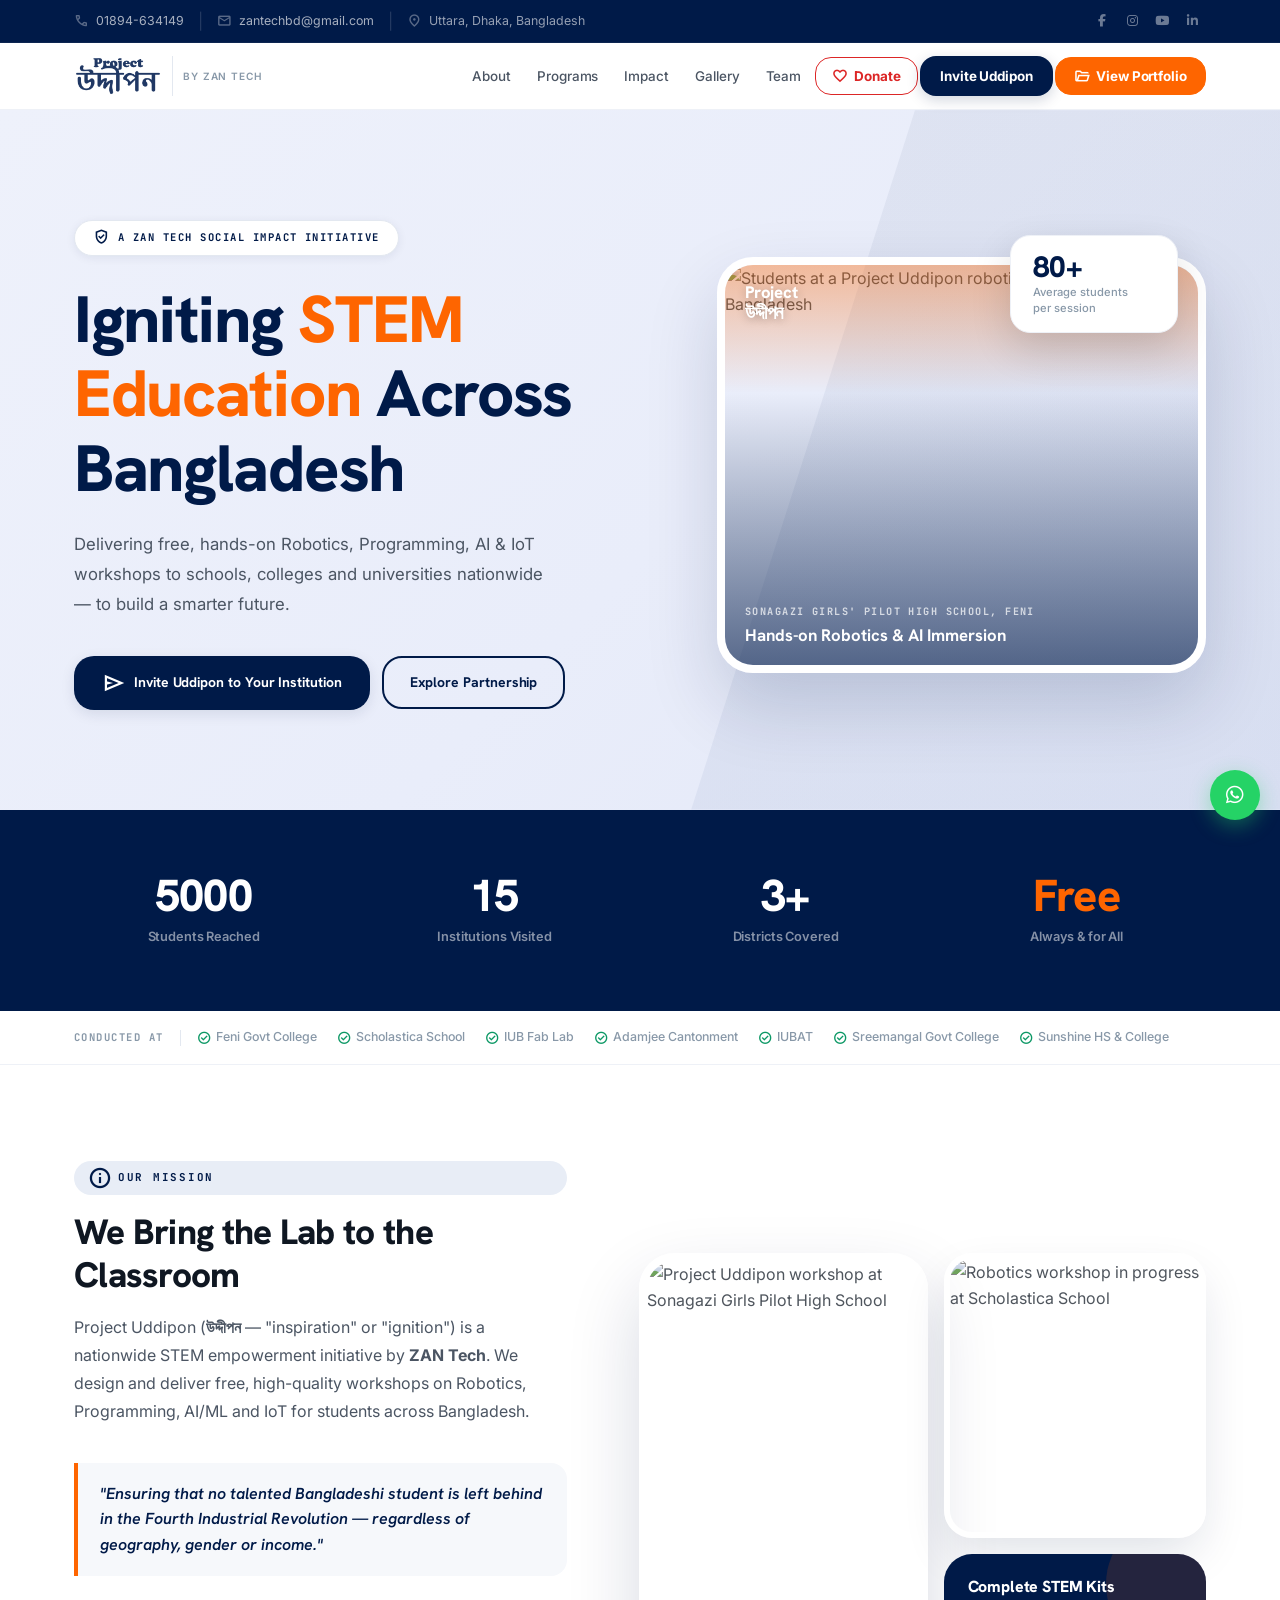
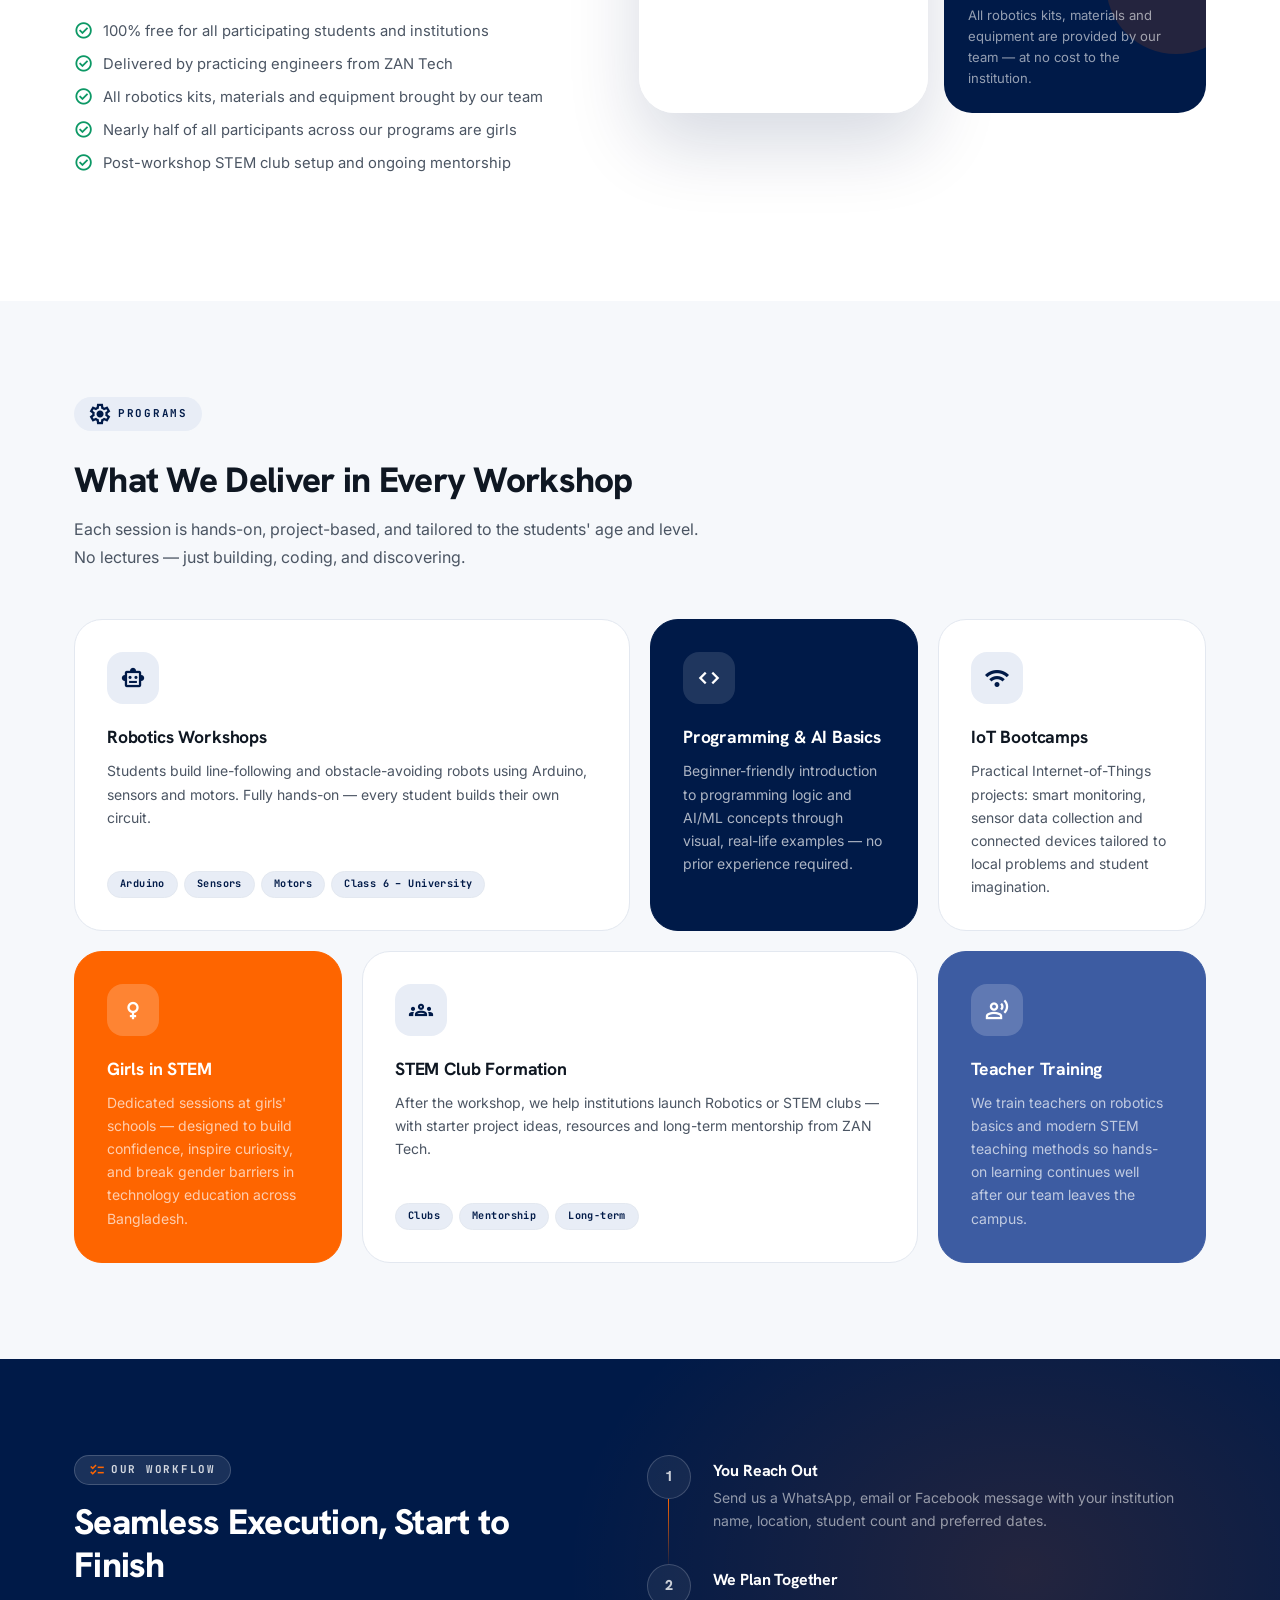
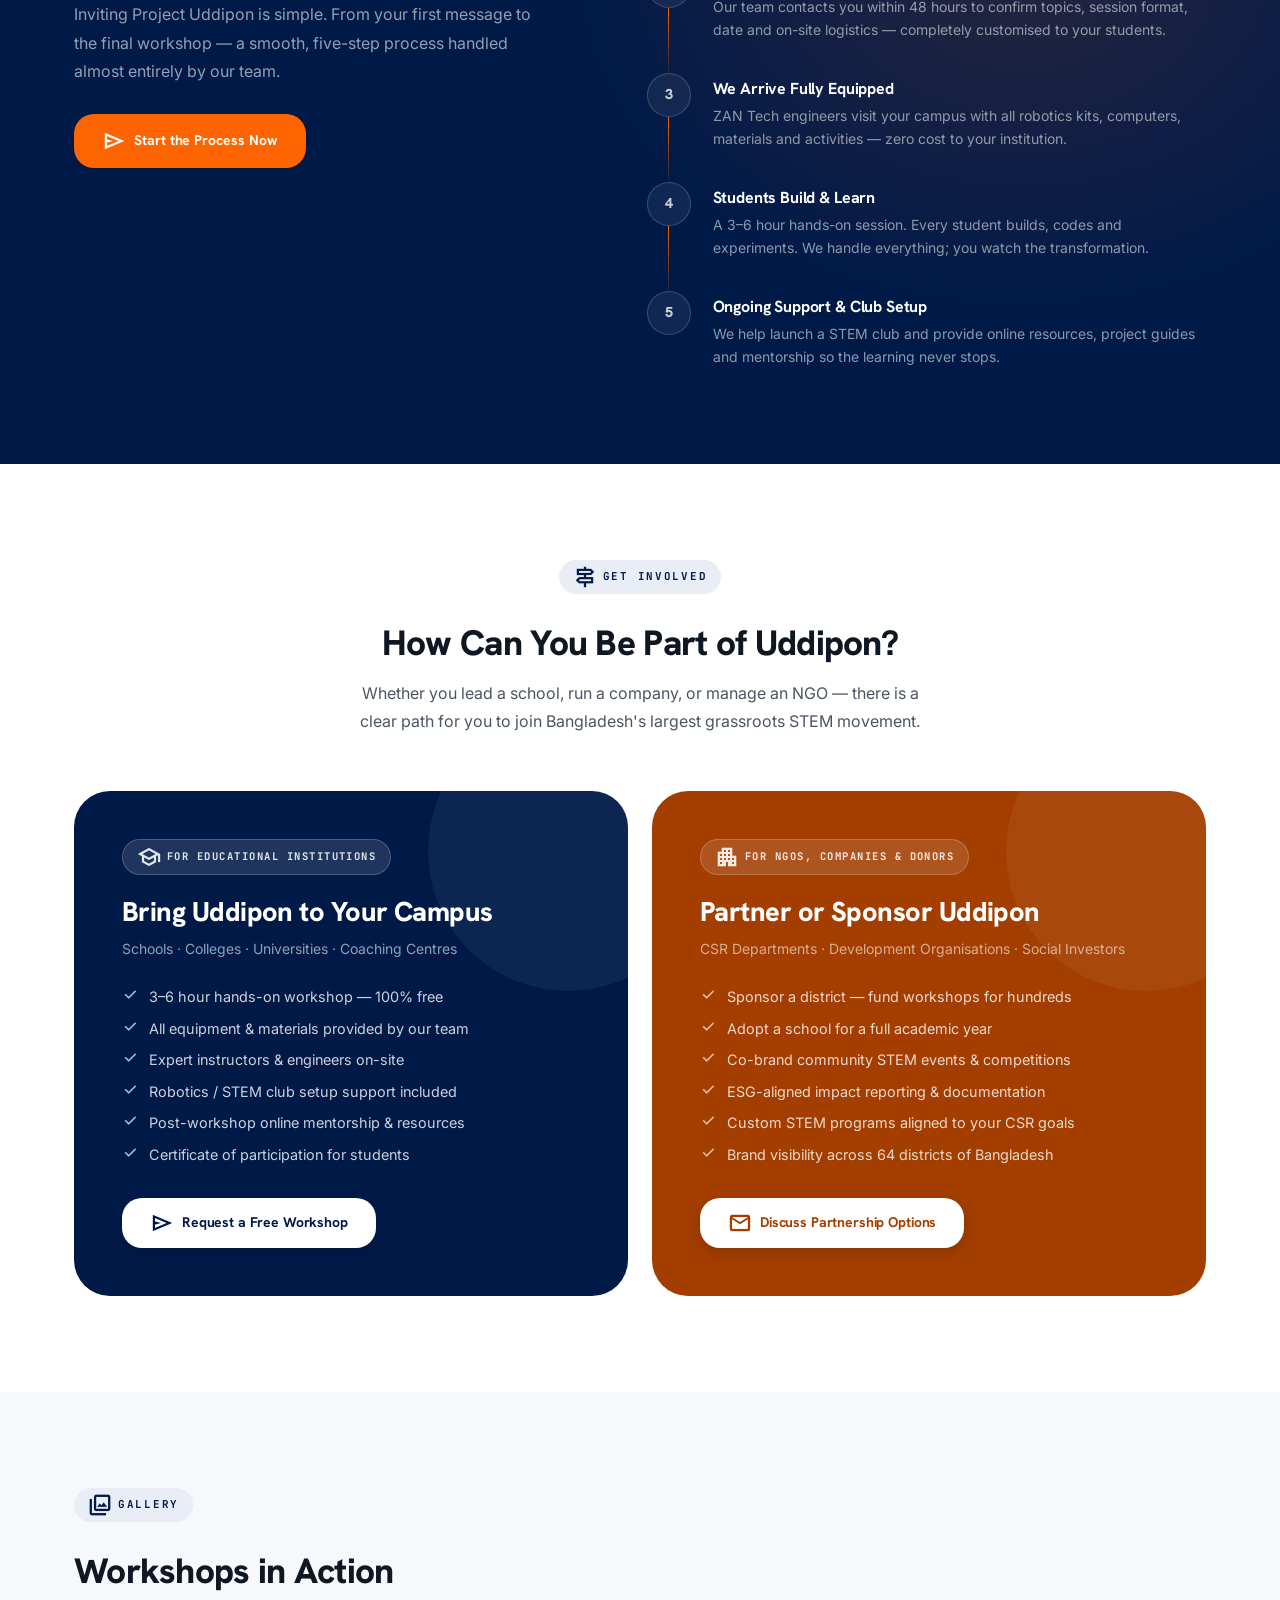
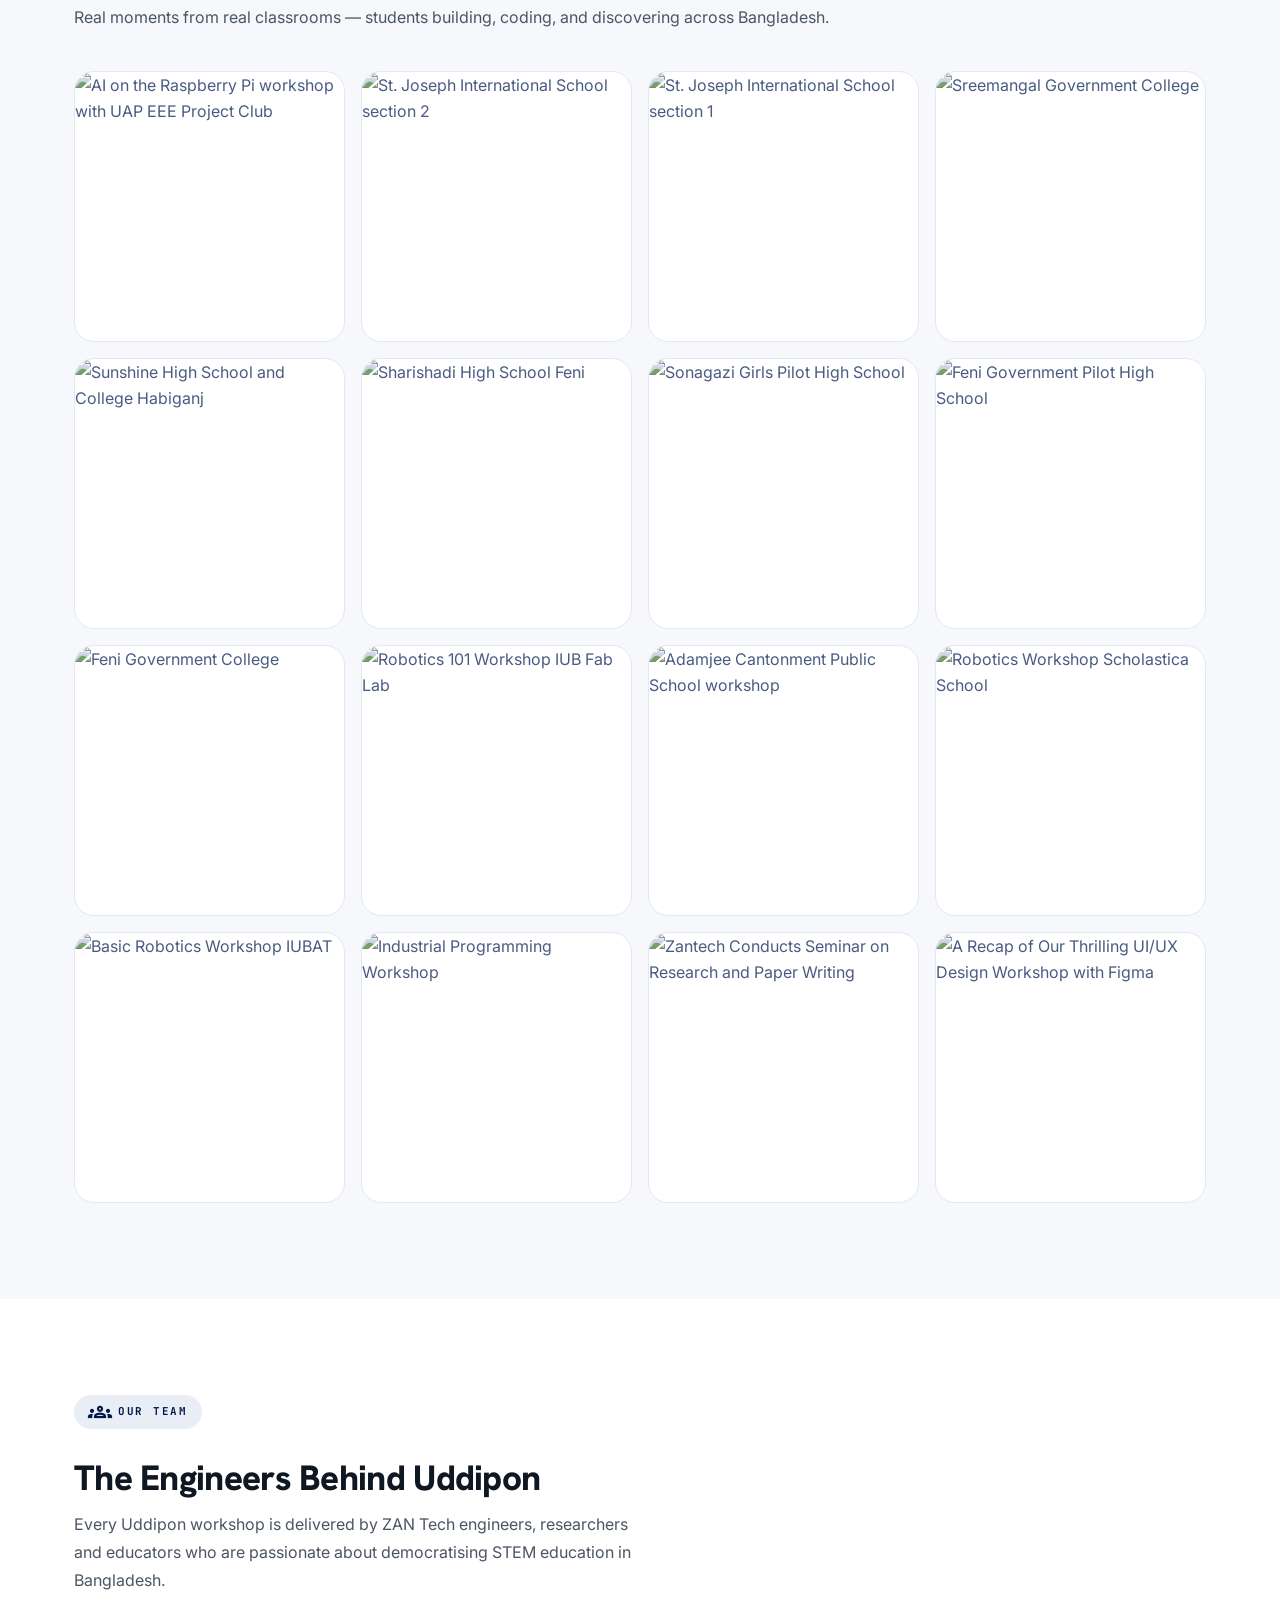
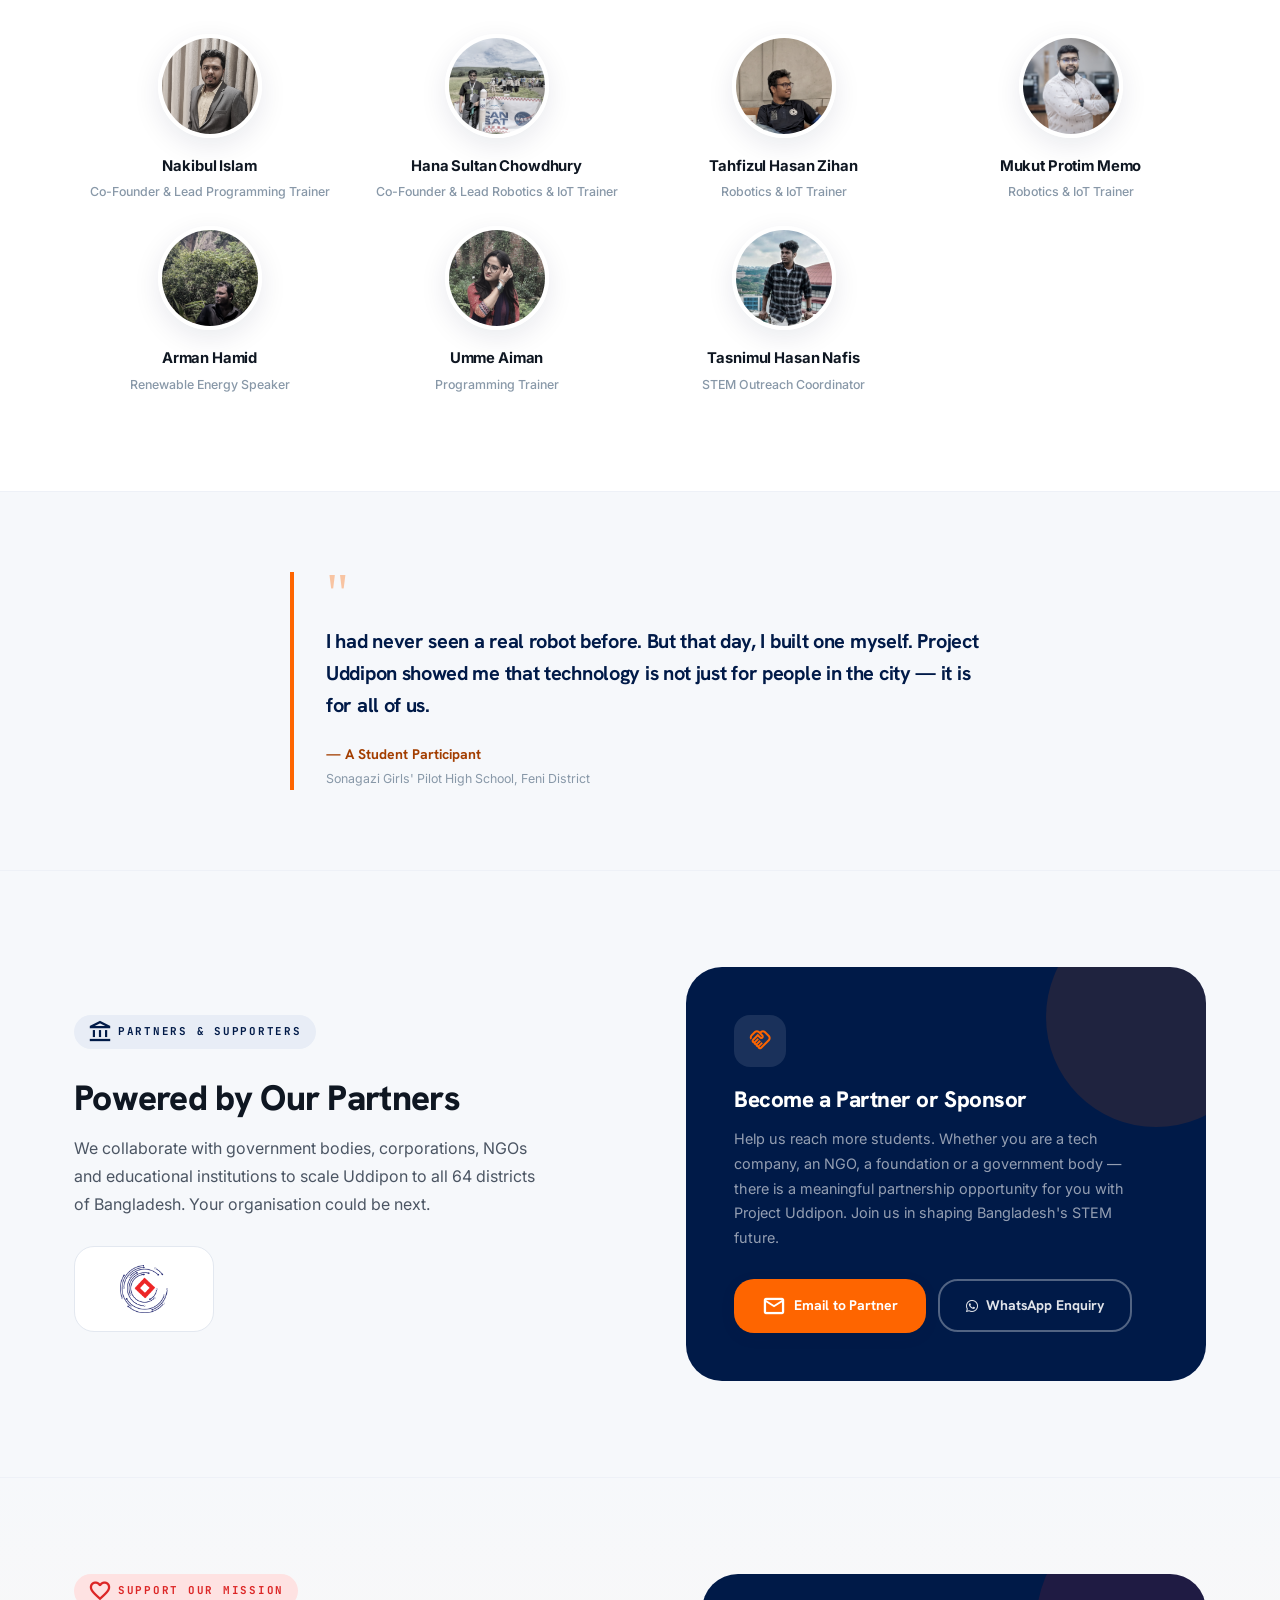
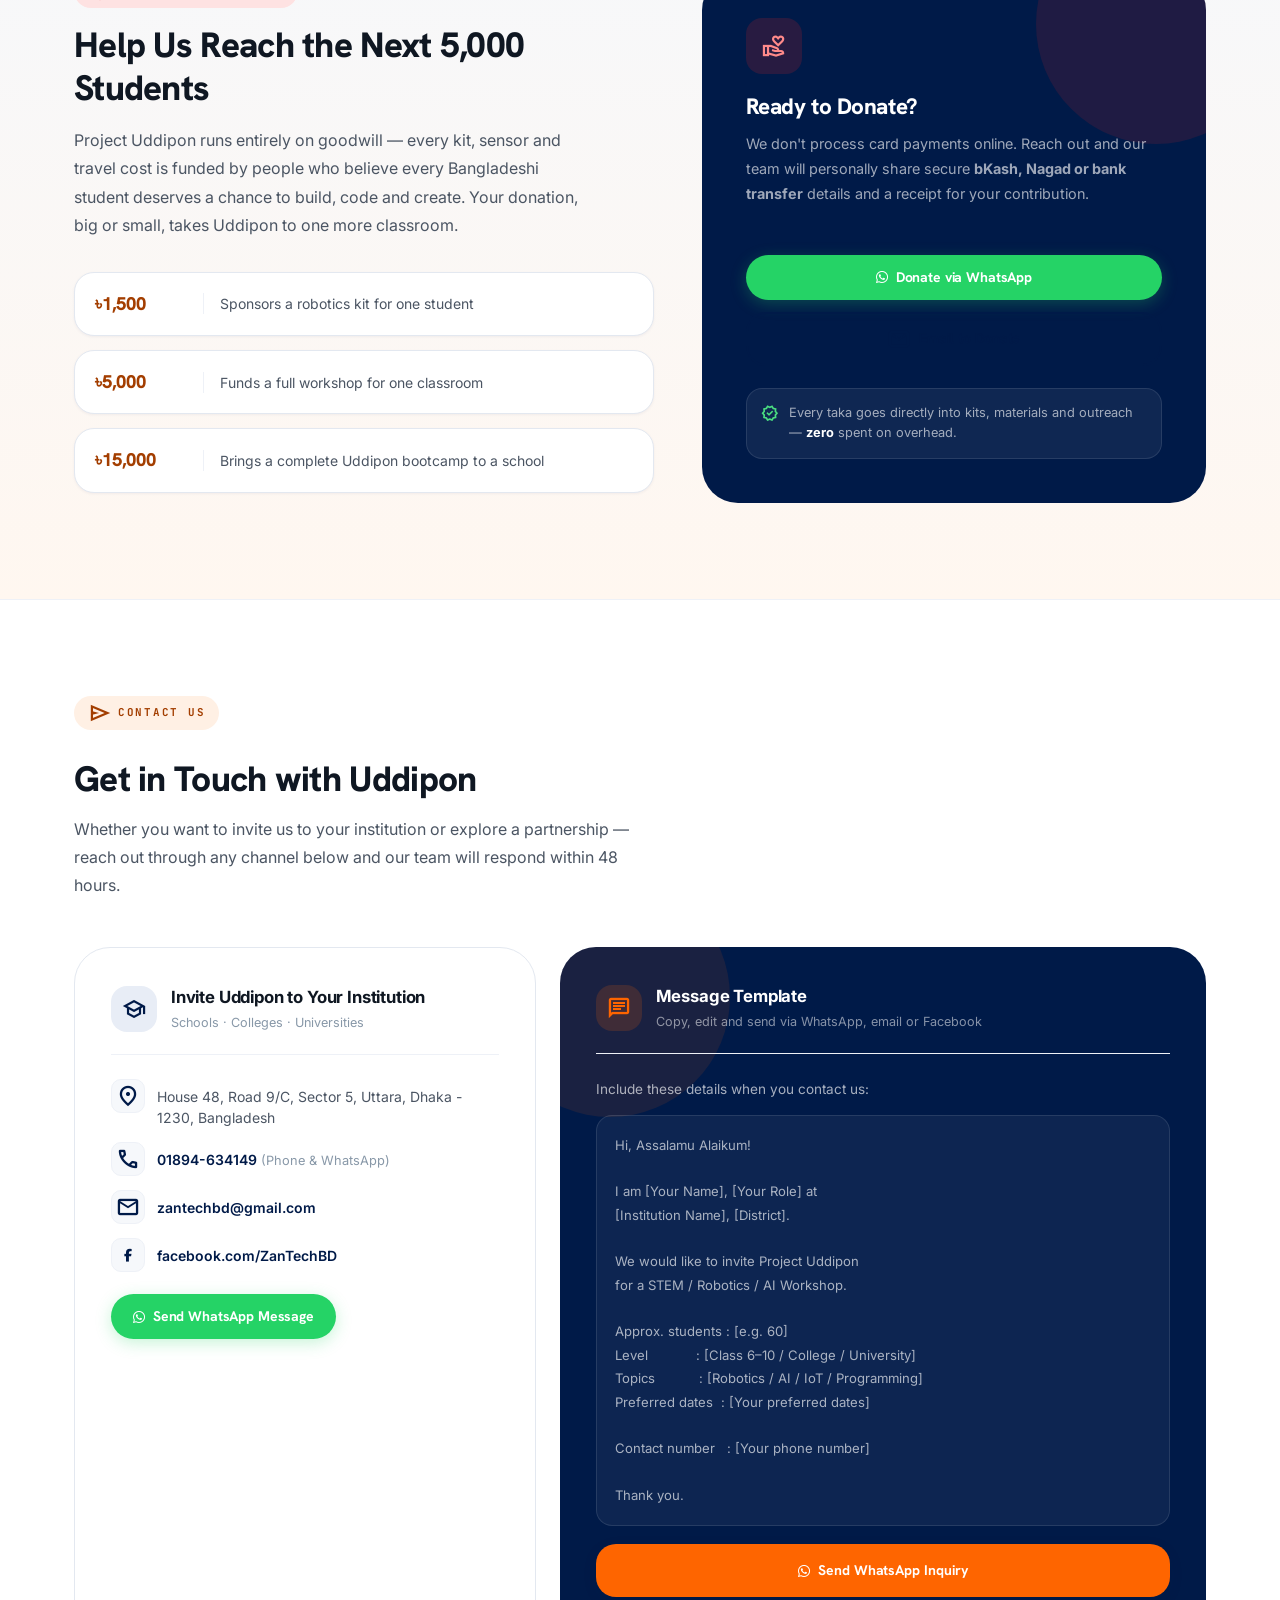
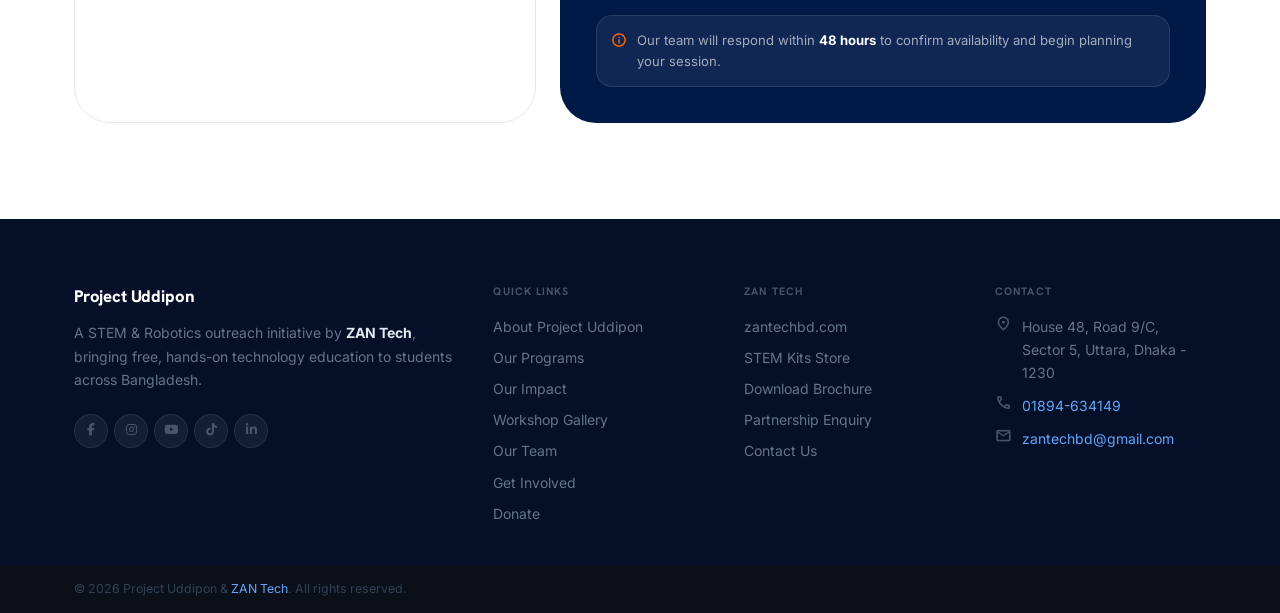
==== commit 5e206135: "feat: update gallery images and add details links for workshops" ====
--- a/index.html
+++ b/index.html
@@ -713,8 +713,28 @@
           </div>
           <div class="gallery-grid gallery-grid-square">
             <a
+              href="https://media.zantechbd.com/public_html/thumbnails/fb_img_1791439305276_zantech_1791449240.jpg"
+              class="gallery-card gallery-card-square reveal d1"
+              data-caption="AI on the Raspberry Pi — UAP EEE Project Club"
+              data-details="https://zantechbd.com/workshop/ai-on-the-raspberry-pi-a-hands-on-workshop-with-uap-eee-project-club"
+            >
+              <div class="gallery-img-wrap">
+                <img
+                  src="https://media.zantechbd.com/public_html/thumbnails/fb_img_1791439305276_zantech_1791449240.jpg"
+                  alt="AI on the Raspberry Pi workshop with UAP EEE Project Club"
+                  loading="lazy"
+                />
+                <div class="gallery-overlay">
+                  <span class="material-symbols-outlined gallery-overlay-icon"
+                    >open_in_full</span
+                  >
+                </div>
+              </div>
+            </a>
+
+            <a
               href="https://media.zantechbd.com/public_html/thumbnails/12_zantech_1765651457.png"
-              class="gallery-card gallery-card-square reveal d1"
+              class="gallery-card gallery-card-square reveal d2"
               data-caption="St. Joseph International School — Section 2"
               data-details="https://zantechbd.com/workshop/robotics-revolution-at-st-joseph-international-school-zan-tech-ignites-young-innovators"
             >
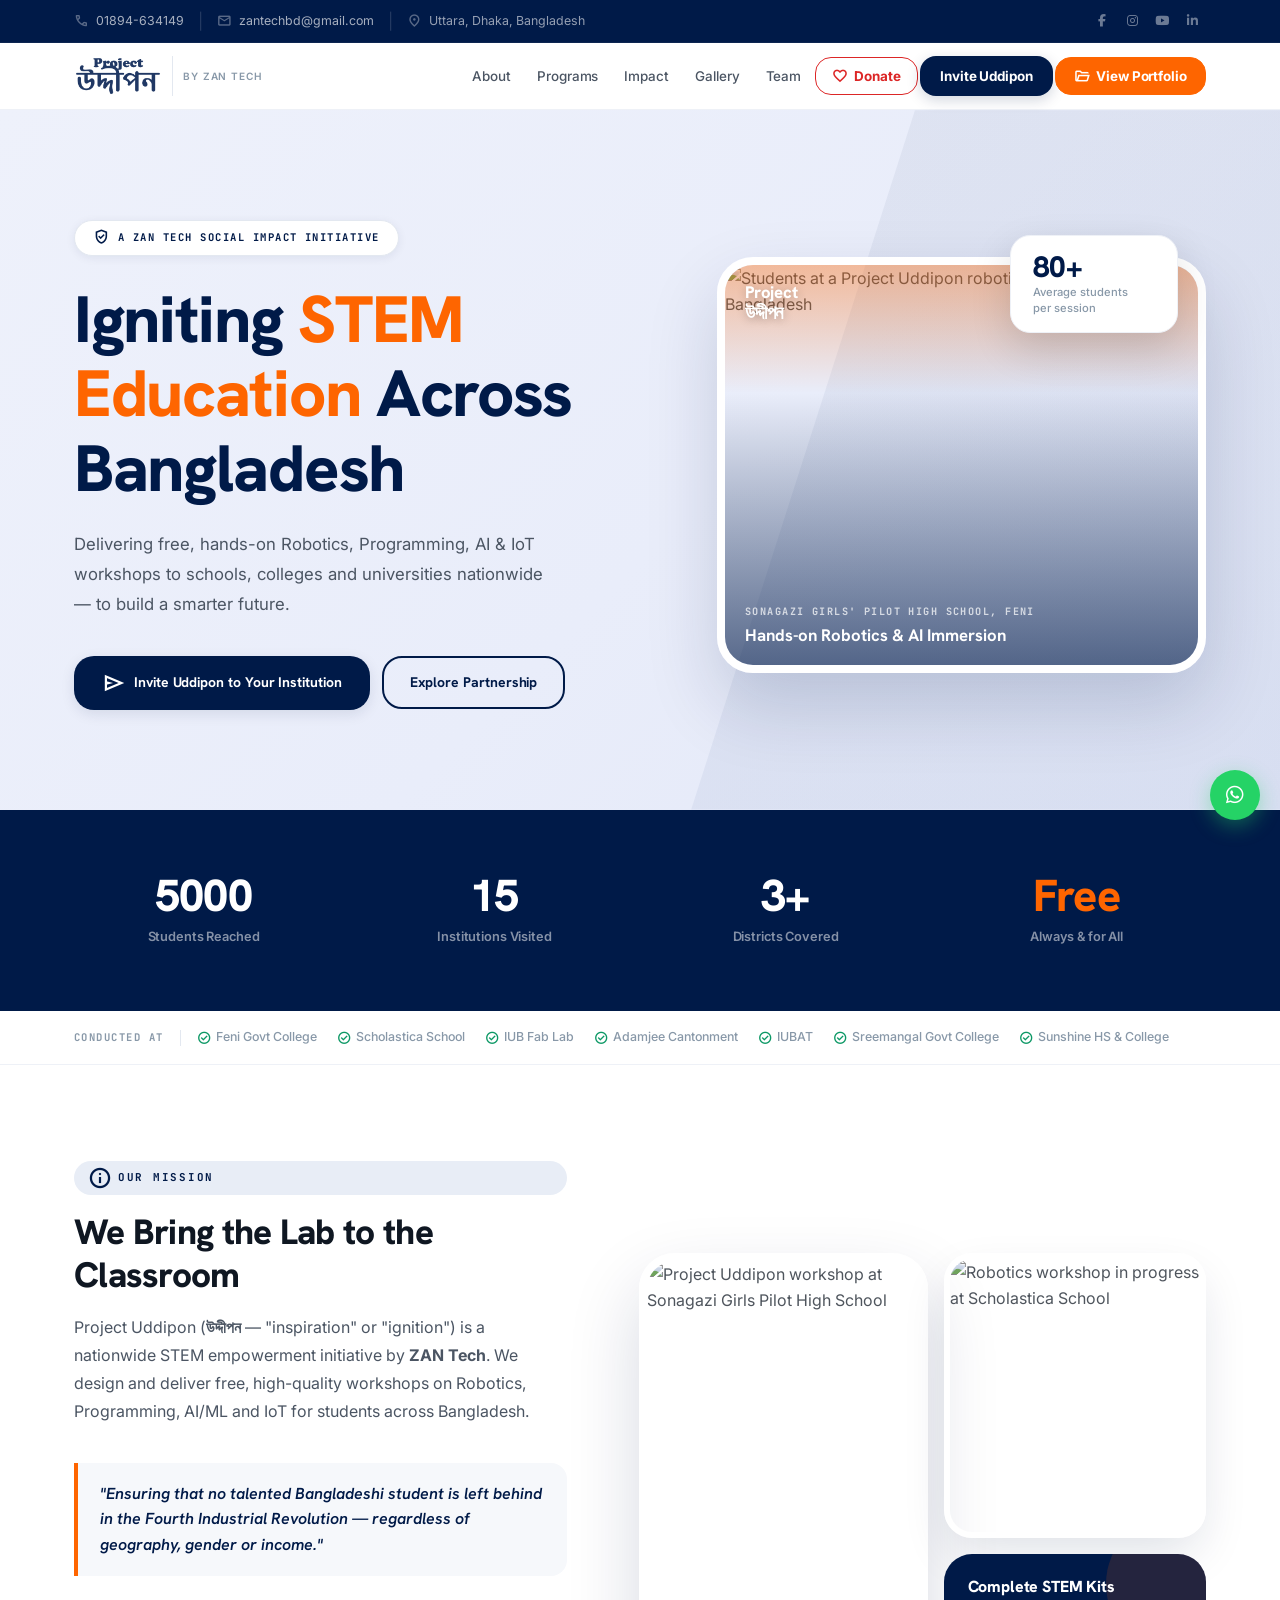
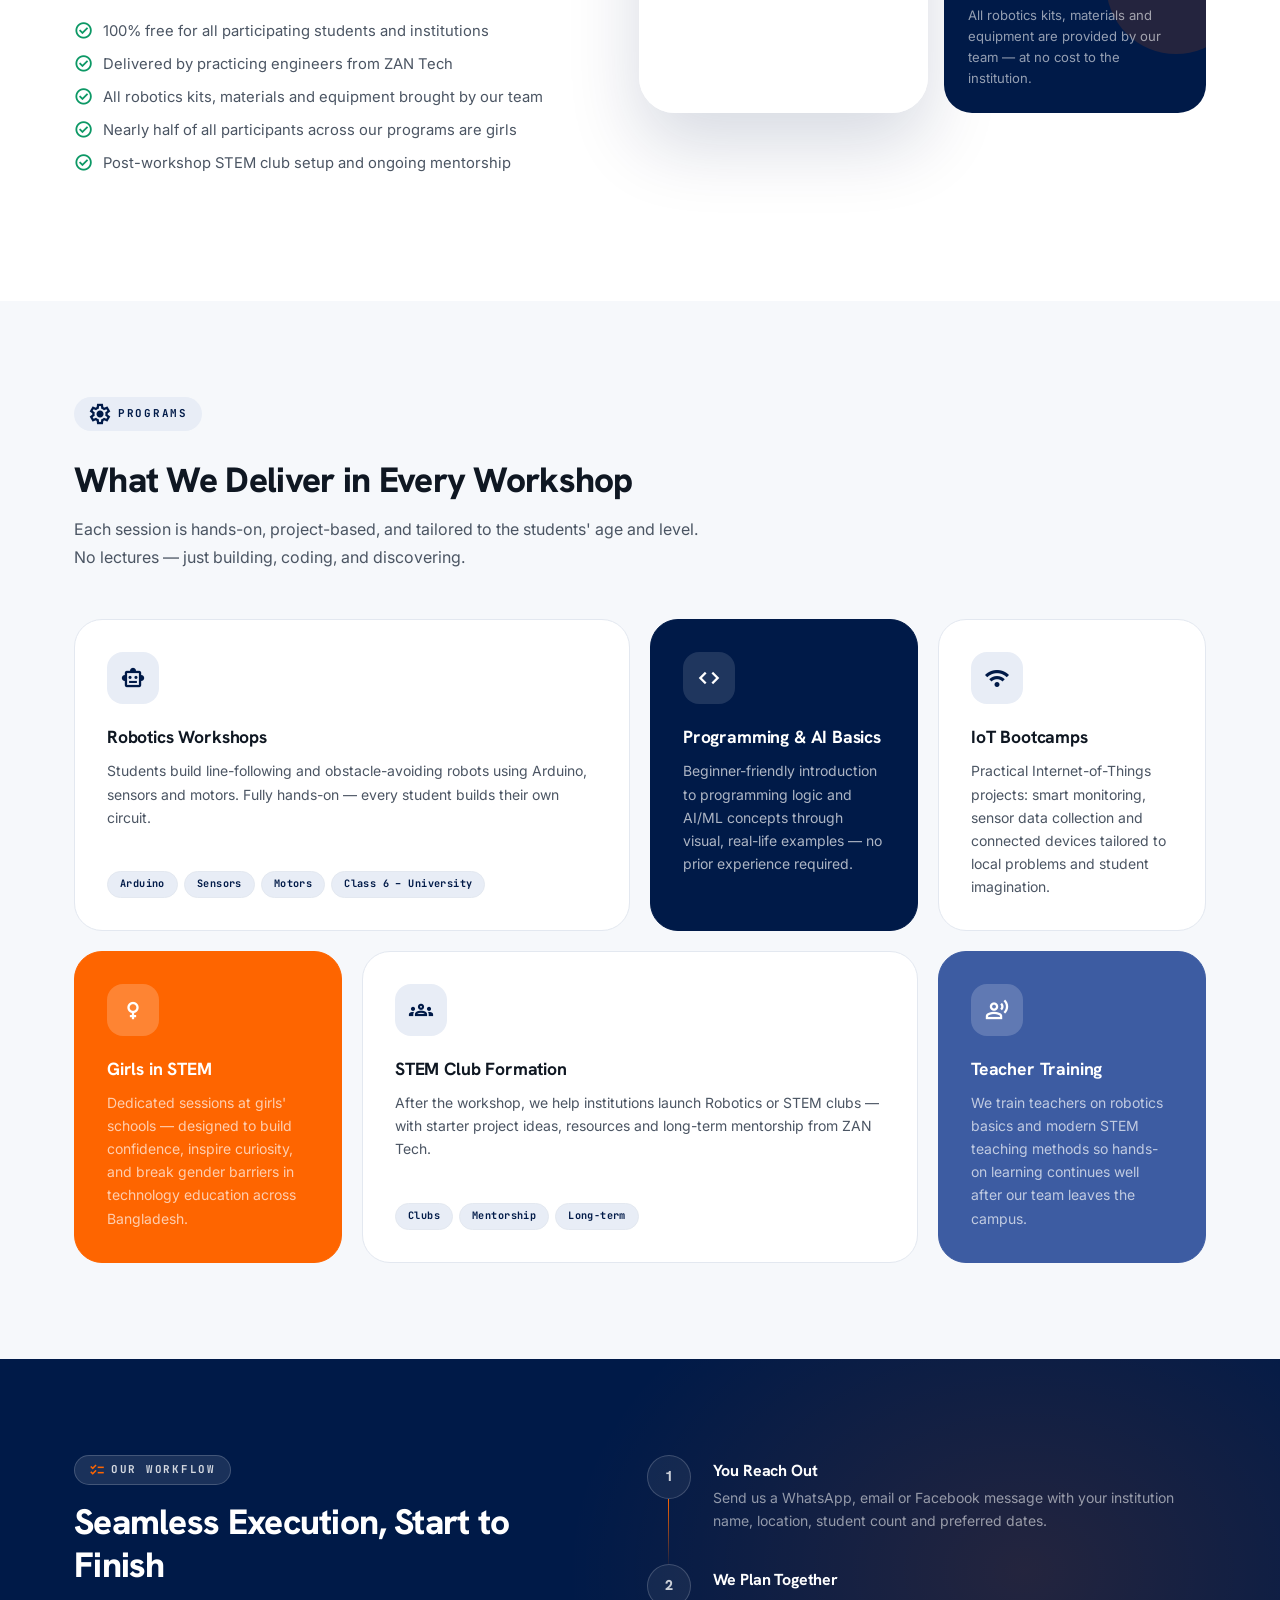
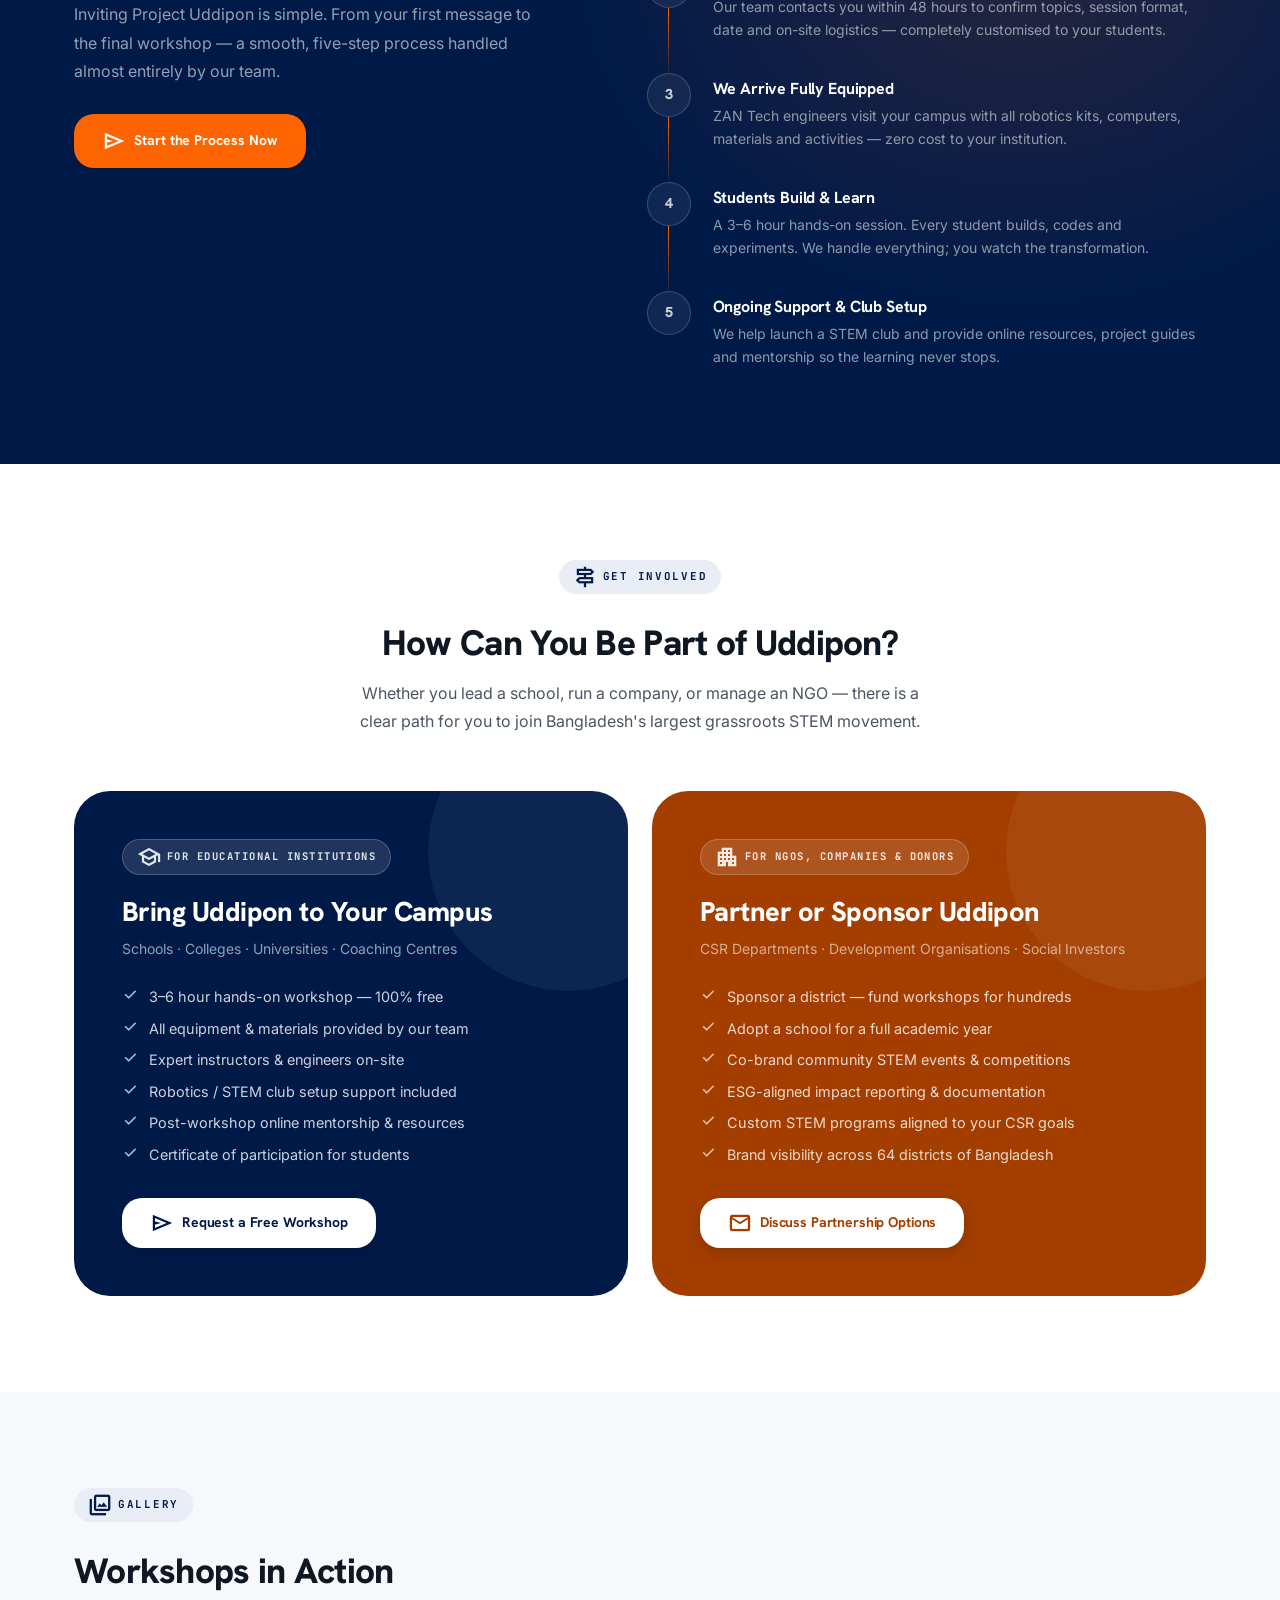
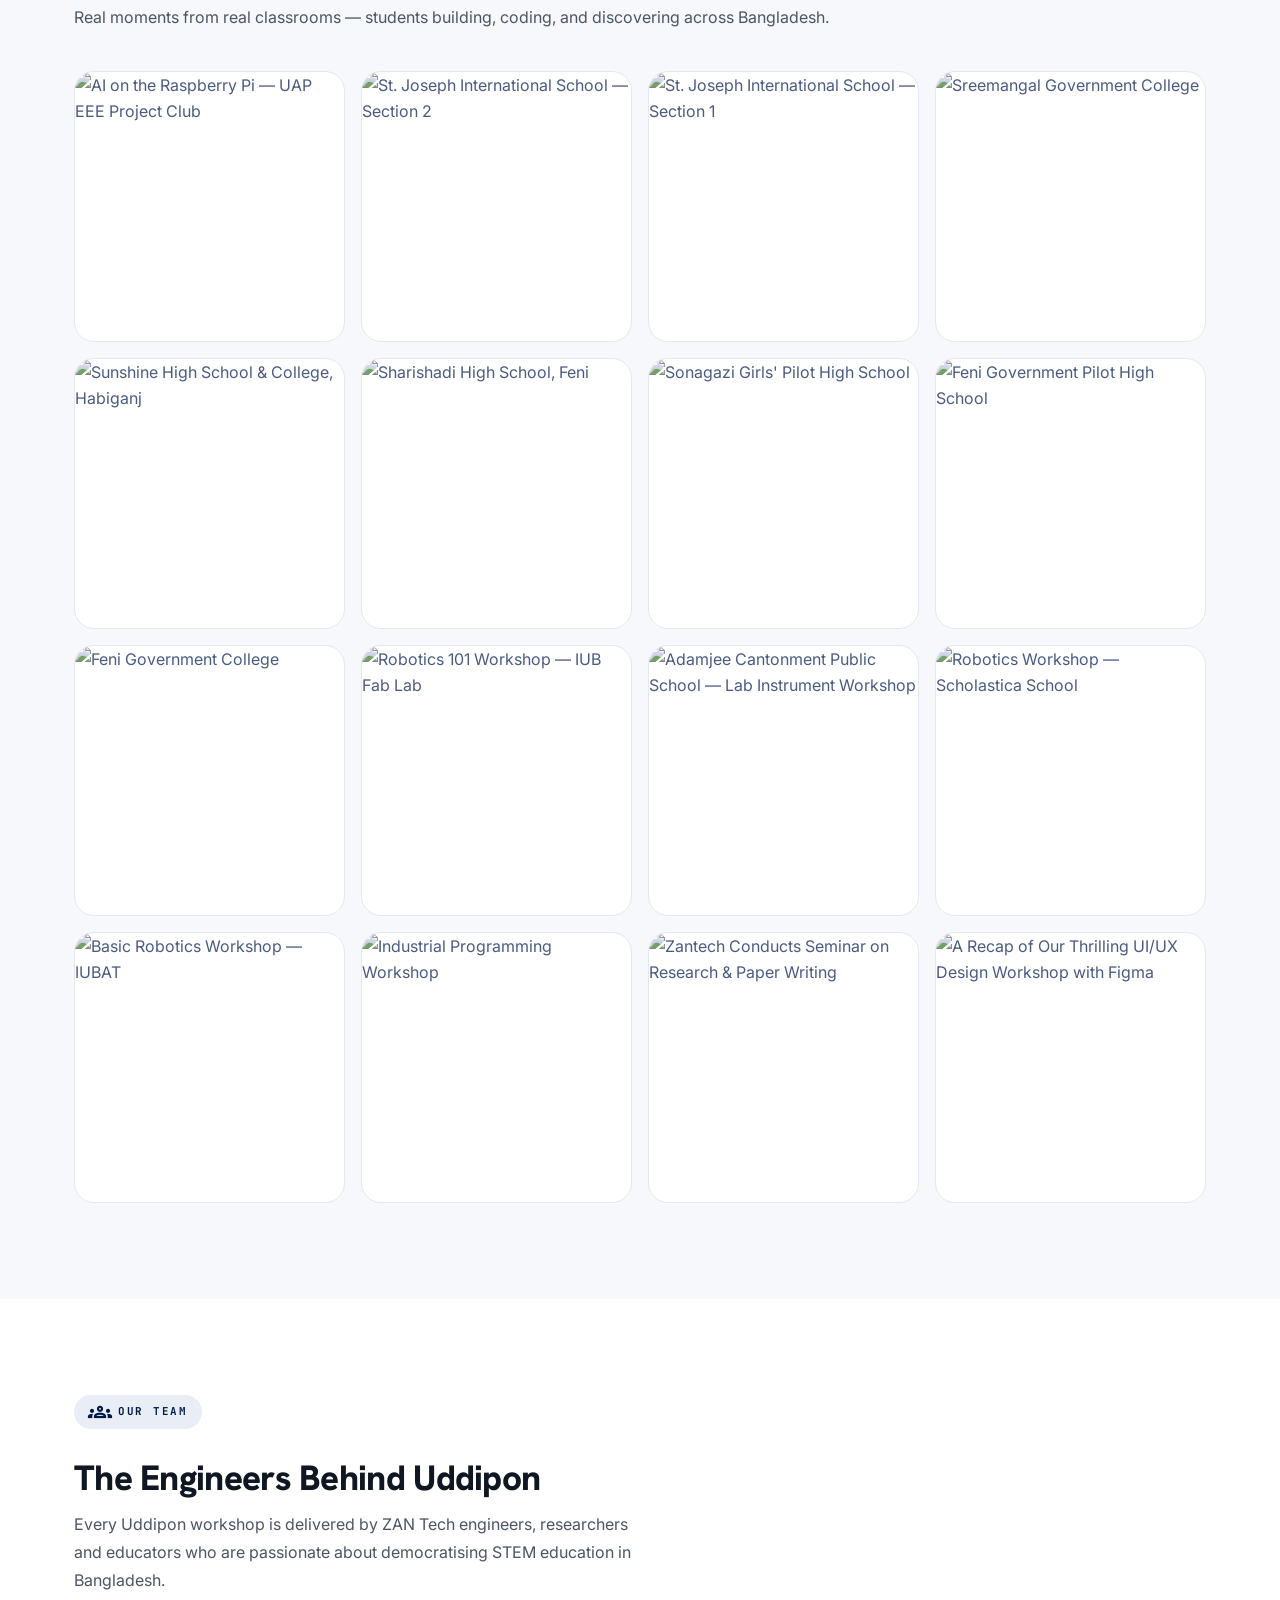
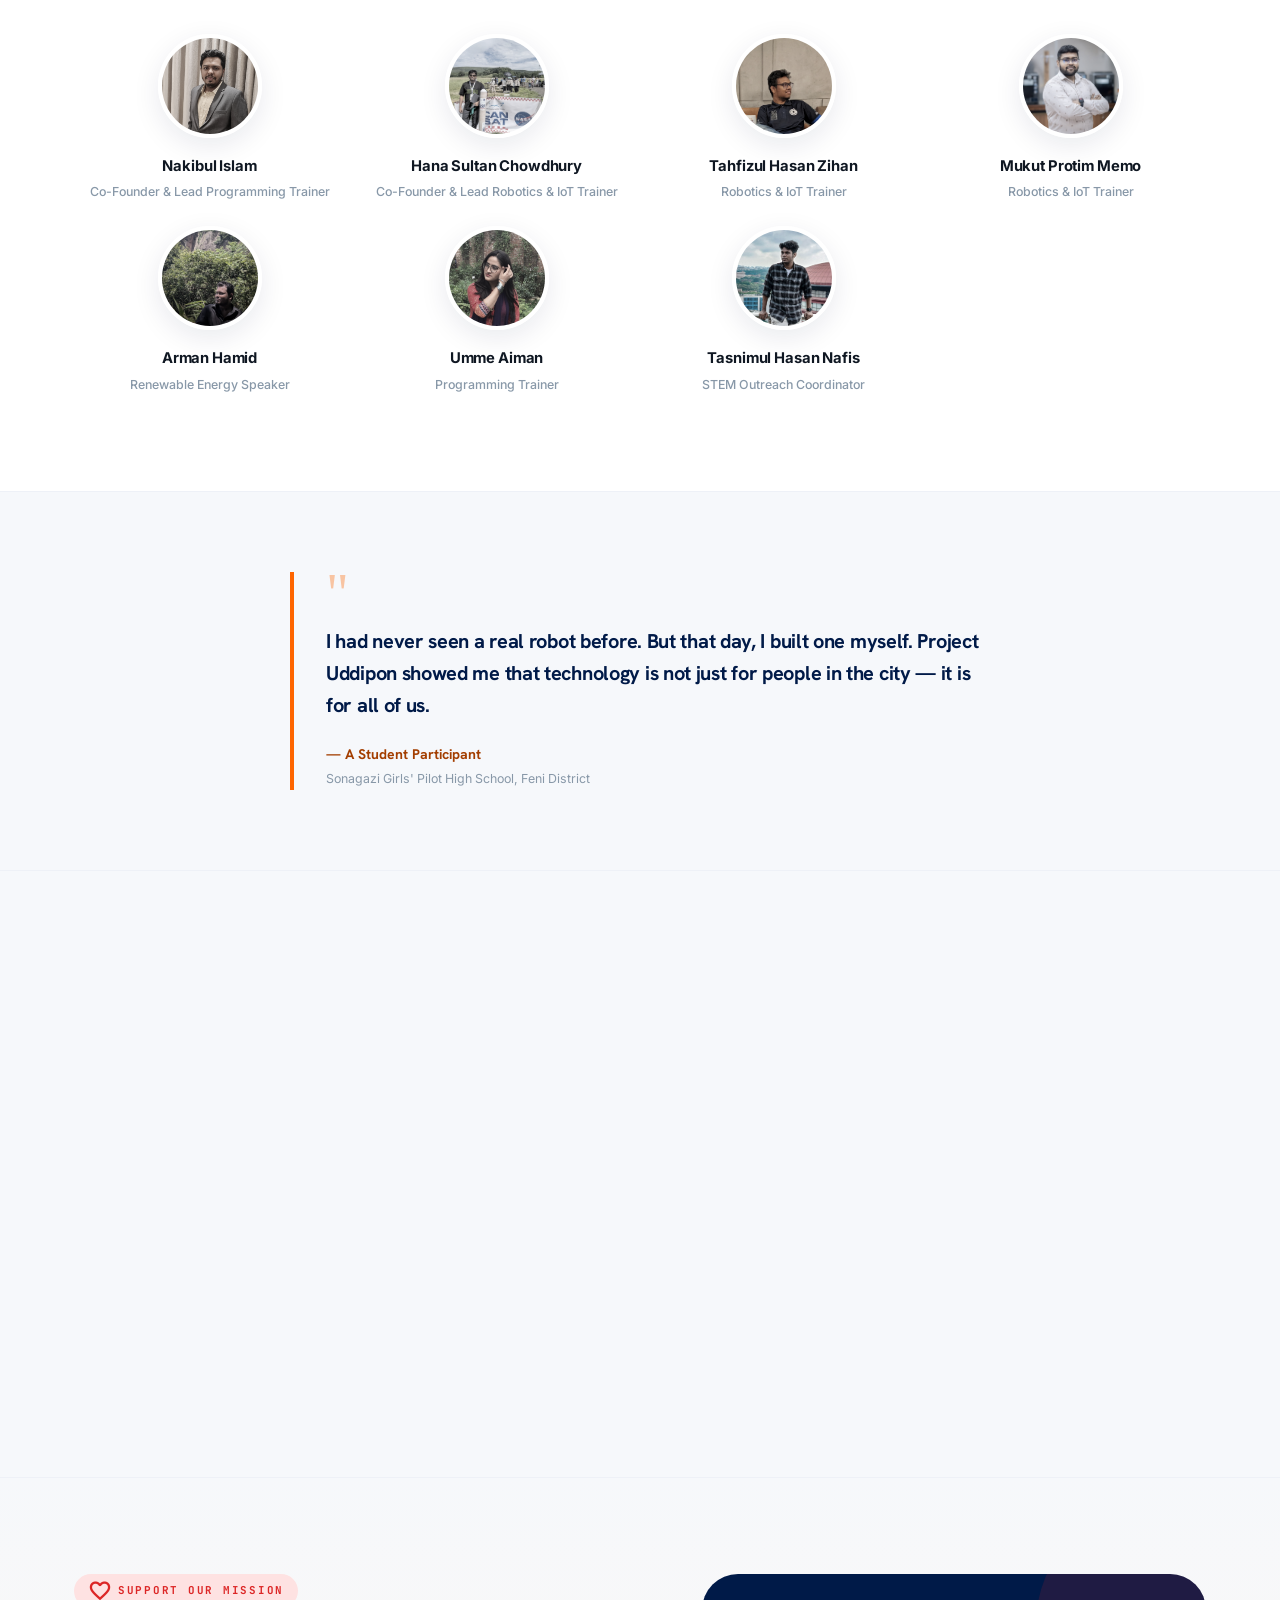
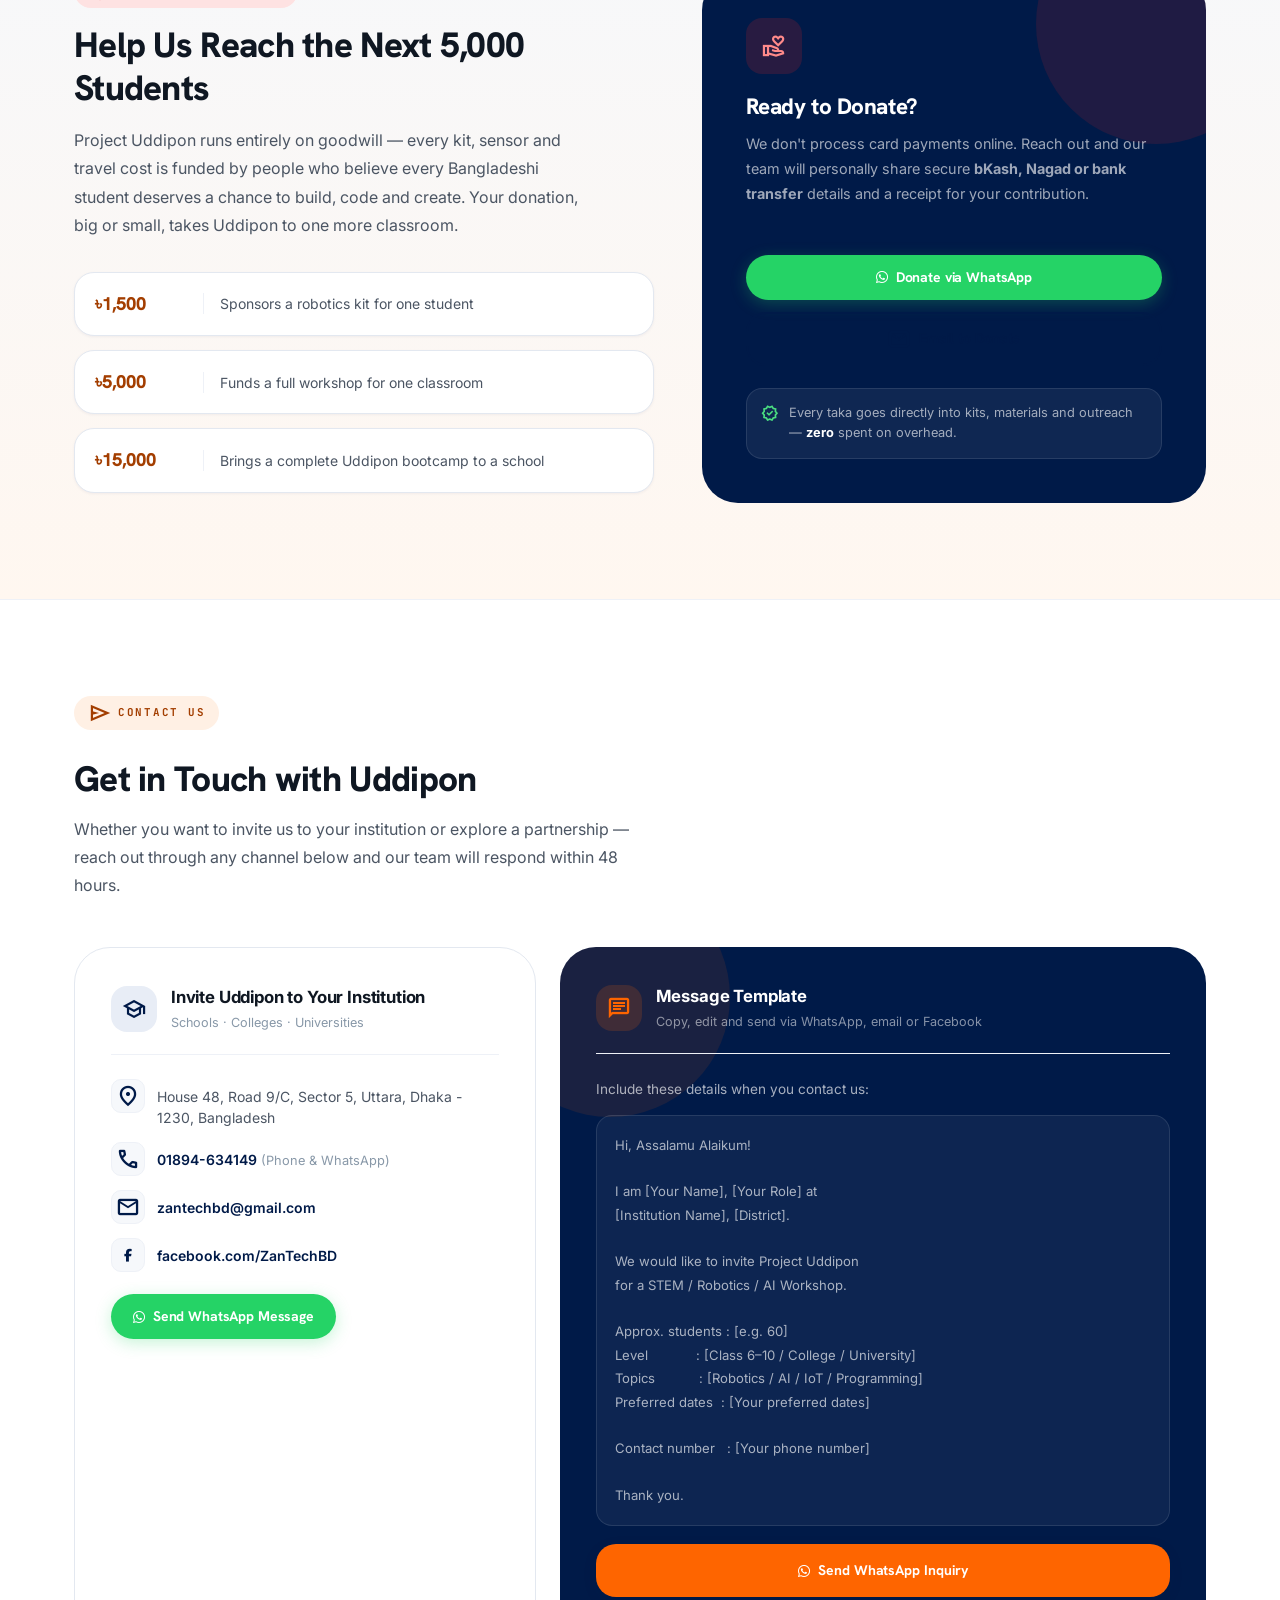
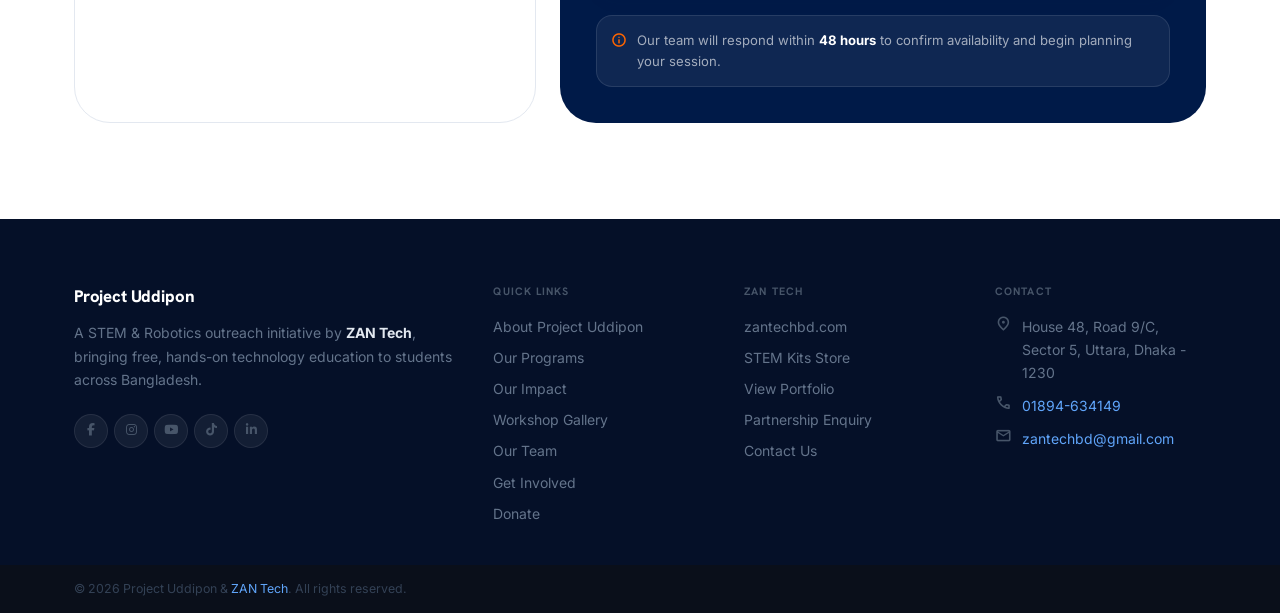
==== commit 2ce1dc6d: "Add portfolio report and workshops data - Introduced `portfolio.html` for the Project Uddipon report" ====
--- a/index.html
+++ b/index.html
@@ -154,7 +154,7 @@
             <li><a href="#contact" class="nav-cta-blue">Invite Uddipon</a></li>
             <li>
               <a
-                href="https://drive.google.com/file/d/1AxXSnYvCTfUCEIWcDHSiDqJssSzjadEk/view?usp=sharing"
+                href="portfolio.html"
                 target="_blank"
                 rel="noopener"
                 class="nav-cta-orange"
@@ -711,327 +711,7 @@
               discovering across Bangladesh.
             </p>
           </div>
-          <div class="gallery-grid gallery-grid-square">
-            <a
-              href="https://media.zantechbd.com/public_html/thumbnails/fb_img_1791439305276_zantech_1791449240.jpg"
-              class="gallery-card gallery-card-square reveal d1"
-              data-caption="AI on the Raspberry Pi — UAP EEE Project Club"
-              data-details="https://zantechbd.com/workshop/ai-on-the-raspberry-pi-a-hands-on-workshop-with-uap-eee-project-club"
-            >
-              <div class="gallery-img-wrap">
-                <img
-                  src="https://media.zantechbd.com/public_html/thumbnails/fb_img_1791439305276_zantech_1791449240.jpg"
-                  alt="AI on the Raspberry Pi workshop with UAP EEE Project Club"
-                  loading="lazy"
-                />
-                <div class="gallery-overlay">
-                  <span class="material-symbols-outlined gallery-overlay-icon"
-                    >open_in_full</span
-                  >
-                </div>
-              </div>
-            </a>
-
-            <a
-              href="https://media.zantechbd.com/public_html/thumbnails/12_zantech_1765651457.png"
-              class="gallery-card gallery-card-square reveal d2"
-              data-caption="St. Joseph International School — Section 2"
-              data-details="https://zantechbd.com/workshop/robotics-revolution-at-st-joseph-international-school-zan-tech-ignites-young-innovators"
-            >
-              <div class="gallery-img-wrap">
-                <img
-                  src="https://media.zantechbd.com/public_html/thumbnails/12_zantech_1765651457.png"
-                  alt="St. Joseph International School section 2"
-                  loading="lazy"
-                />
-                <div class="gallery-overlay">
-                  <span class="material-symbols-outlined gallery-overlay-icon"
-                    >open_in_full</span
-                  >
-                </div>
-              </div>
-            </a>
-
-            <a
-              href="https://media.zantechbd.com/public_html/thumbnails/1_zantech_1765302942.png"
-              class="gallery-card gallery-card-square reveal d2"
-              data-caption="St. Joseph International School — Section 1"
-              data-details="https://zantechbd.com/workshop/igniting-young-minds-robotics-rc-car-workshop-at-st-joseph-international-school"
-            >
-              <div class="gallery-img-wrap">
-                <img
-                  src="https://media.zantechbd.com/public_html/thumbnails/1_zantech_1765302942.png"
-                  alt="St. Joseph International School section 1"
-                  loading="lazy"
-                />
-                <div class="gallery-overlay">
-                  <span class="material-symbols-outlined gallery-overlay-icon"
-                    >open_in_full</span
-                  >
-                </div>
-              </div>
-            </a>
-
-            <a
-              href="https://media.zantechbd.com/public_html/thumbnails/1_20251202_180604_0000_min_zantech_1764857217.png"
-              class="gallery-card gallery-card-square reveal d3"
-              data-caption="Sreemangal Government College"
-              data-details="https://zantechbd.com/workshop/zan-tech-robotics-ai-workshop-at-sreemangal-government-college"
-            >
-              <div class="gallery-img-wrap">
-                <img
-                  src="https://media.zantechbd.com/public_html/thumbnails/1_20251202_180604_0000_min_zantech_1764857217.png"
-                  alt="Sreemangal Government College"
-                  loading="lazy"
-                />
-                <div class="gallery-overlay">
-                  <span class="material-symbols-outlined gallery-overlay-icon"
-                    >open_in_full</span
-                  >
-                </div>
-              </div>
-            </a>
-
-            <a
-              href="https://media.zantechbd.com/public_html/thumbnails/15_min_zantech_1764856816.png"
-              class="gallery-card gallery-card-square reveal d1"
-              data-caption="Sunshine High School & College, Habiganj"
-              data-details="https://zantechbd.com/workshop/sunshine-high-school-college-in-bahubal-upazila-of-habiganj-district"
-            >
-              <div class="gallery-img-wrap">
-                <img
-                  src="https://media.zantechbd.com/public_html/thumbnails/15_min_zantech_1764856816.png"
-                  alt="Sunshine High School and College Habiganj"
-                  loading="lazy"
-                />
-                <div class="gallery-overlay">
-                  <span class="material-symbols-outlined gallery-overlay-icon"
-                    >open_in_full</span
-                  >
-                </div>
-              </div>
-            </a>
-
-            <a
-              href="https://raw.githubusercontent.com/ZAN-Tech-bd/workshop-Image/refs/heads/main/Sharishadi%20high%20school%20feni/20251104_131414.jpg"
-              class="gallery-card gallery-card-square reveal d2"
-              data-caption="Sharishadi High School, Feni"
-              data-details="https://zantechbd.com/workshop/project-uddipon-discovers-a-future-innovator-at-sharishadi-high-school-feni"
-            >
-              <div class="gallery-img-wrap">
-                <img
-                  src="https://raw.githubusercontent.com/ZAN-Tech-bd/workshop-Image/refs/heads/main/Sharishadi%20high%20school%20feni/20251104_131414.jpg"
-                  alt="Sharishadi High School Feni"
-                  loading="lazy"
-                />
-                <div class="gallery-overlay">
-                  <span class="material-symbols-outlined gallery-overlay-icon"
-                    >open_in_full</span
-                  >
-                </div>
-              </div>
-            </a>
-
-            <a
-              href="https://media.zantechbd.com/public_html/thumbnails/img_20251101_125516_min_zantech_1762964252.jpg"
-              class="gallery-card gallery-card-square reveal d3"
-              data-caption="Sonagazi Girls' Pilot High School"
-              data-details="https://zantechbd.com/workshop/project-uddipon-robotics-boot-camp-at-sonagazi-girls-pilot-high-school"
-            >
-              <div class="gallery-img-wrap">
-                <img
-                  src="https://media.zantechbd.com/public_html/thumbnails/img_20251101_125516_min_zantech_1762964252.jpg"
-                  alt="Sonagazi Girls Pilot High School"
-                  loading="lazy"
-                />
-                <div class="gallery-overlay">
-                  <span class="material-symbols-outlined gallery-overlay-icon"
-                    >open_in_full</span
-                  >
-                </div>
-              </div>
-            </a>
-
-            <a
-              href="https://media.zantechbd.com/public_html/thumbnails/20251103_115618_min_zantech_1762963584.jpg"
-              class="gallery-card gallery-card-square reveal d1"
-              data-caption="Feni Government Pilot High School"
-              data-details="https://zantechbd.com/workshop/project-uddipon-robotics-workshop-at-feni-government-pilot-high-school"
-            >
-              <div class="gallery-img-wrap">
-                <img
-                  src="https://media.zantechbd.com/public_html/thumbnails/20251103_115618_min_zantech_1762963584.jpg"
-                  alt="Feni Government Pilot High School"
-                  loading="lazy"
-                />
-                <div class="gallery-overlay">
-                  <span class="material-symbols-outlined gallery-overlay-icon"
-                    >open_in_full</span
-                  >
-                </div>
-              </div>
-            </a>
-
-            <a
-              href="https://media.zantechbd.com/public_html/thumbnails/img_7315heic_zantech_1762961763.jpg"
-              class="gallery-card gallery-card-square reveal d2"
-              data-caption="Feni Government College"
-              data-details="https://zantechbd.com/workshop/robotics-boot-camp-at-feni-government-college"
-            >
-              <div class="gallery-img-wrap">
-                <img
-                  src="https://media.zantechbd.com/public_html/thumbnails/img_7315heic_zantech_1762961763.jpg"
-                  alt="Feni Government College"
-                  loading="lazy"
-                />
-                <div class="gallery-overlay">
-                  <span class="material-symbols-outlined gallery-overlay-icon"
-                    >open_in_full</span
-                  >
-                </div>
-              </div>
-            </a>
-
-            <a
-              href="https://media.zantechbd.com/public_html/thumbnails/487217202_1191854366060559_5513386636292017752_n_zantech_1757953551.jpg"
-              class="gallery-card gallery-card-square reveal d3"
-              data-caption="Robotics 101 Workshop — IUB Fab Lab"
-              data-details="https://zantechbd.com/workshop/robotics-101-workshop-inspiring-the-next-generation-of-innovators"
-            >
-              <div class="gallery-img-wrap">
-                <img
-                  src="https://media.zantechbd.com/public_html/thumbnails/487217202_1191854366060559_5513386636292017752_n_zantech_1757953551.jpg"
-                  alt="Robotics 101 Workshop IUB Fab Lab"
-                  loading="lazy"
-                />
-                <div class="gallery-overlay">
-                  <span class="material-symbols-outlined gallery-overlay-icon"
-                    >open_in_full</span
-                  >
-                </div>
-              </div>
-            </a>
-
-            <a
-              href="https://media.zantechbd.com/public_html/thumbnails/490134808_1196124649189871_6821824497585098155_n_zantech_1757952993.jpg"
-              class="gallery-card gallery-card-square reveal d1"
-              data-caption="Adamjee Cantonment Public School — Lab Instrument Workshop"
-              data-details="https://zantechbd.com/workshop/zantech-x-acpssc-exploring-innovation-at-iub-fab-lab"
-            >
-              <div class="gallery-img-wrap">
-                <img
-                  src="https://media.zantechbd.com/public_html/thumbnails/490134808_1196124649189871_6821824497585098155_n_zantech_1757952993.jpg"
-                  alt="Adamjee Cantonment Public School workshop"
-                  loading="lazy"
-                />
-                <div class="gallery-overlay">
-                  <span class="material-symbols-outlined gallery-overlay-icon"
-                    >open_in_full</span
-                  >
-                </div>
-              </div>
-            </a>
-
-            <a
-              href="https://media.zantechbd.com/public_html/thumbnails/zantech_robotics_workshop_at_scholastica_school_zantech_1757892764.png"
-              class="gallery-card gallery-card-square reveal d2"
-              data-caption="Robotics Workshop — Scholastica School"
-              data-details="https://zantechbd.com/workshop/zantech-robotics-workshop-at-scholastica-school"
-            >
-              <div class="gallery-img-wrap">
-                <img
-                  src="https://media.zantechbd.com/public_html/thumbnails/zantech_robotics_workshop_at_scholastica_school_zantech_1757892764.png"
-                  alt="Robotics Workshop Scholastica School"
-                  loading="lazy"
-                />
-                <div class="gallery-overlay">
-                  <span class="material-symbols-outlined gallery-overlay-icon"
-                    >open_in_full</span
-                  >
-                </div>
-              </div>
-            </a>
-
-            <a
-              href="https://media.zantechbd.com/public_html/thumbnails/whatsapp_image_2025_09_15_at_215808_6c9c67a6_zantech_1757953271.jpg"
-              class="gallery-card gallery-card-square reveal d3"
-              data-caption="Basic Robotics Workshop — IUBAT"
-              data-details="https://zantechbd.com/workshop/zantech-conducts-basic-robotics-workshop-at-iubat"
-            >
-              <div class="gallery-img-wrap">
-                <img
-                  src="https://media.zantechbd.com/public_html/thumbnails/whatsapp_image_2025_09_15_at_215808_6c9c67a6_zantech_1757953271.jpg"
-                  alt="Basic Robotics Workshop IUBAT"
-                  loading="lazy"
-                />
-                <div class="gallery-overlay">
-                  <span class="material-symbols-outlined gallery-overlay-icon"
-                    >open_in_full</span
-                  >
-                </div>
-              </div>
-            </a>
-
-            <a
-              href="https://media.zantechbd.com/public_html/thumbnails/493875443_1235000698633888_8099970164811178136_n_zantech_1757893400.jpg"
-              class="gallery-card gallery-card-square reveal d1"
-              data-caption="Industrial Programming Workshop"
-              data-details="https://zantechbd.com/workshop/ieee-iub-industrial-programming-workshop"
-            >
-              <div class="gallery-img-wrap">
-                <img
-                  src="https://media.zantechbd.com/public_html/thumbnails/493875443_1235000698633888_8099970164811178136_n_zantech_1757893400.jpg"
-                  alt="Industrial Programming Workshop"
-                  loading="lazy"
-                />
-                <div class="gallery-overlay">
-                  <span class="material-symbols-outlined gallery-overlay-icon"
-                    >open_in_full</span
-                  >
-                </div>
-              </div>
-            </a>
-
-            <a
-              href="https://media.zantechbd.com/public_html/thumbnails/499027996_3904850466432215_6088355333448682269_n_zantech_1759394190.jpg"
-              class="gallery-card gallery-card-square reveal d2"
-              data-caption="Zantech Conducts Seminar on Research & Paper Writing"
-              data-details="https://zantechbd.com/workshop/zantech-conducts-seminar-on-research-paper-writing-at-quirks-10-science-olympiad"
-            >
-              <div class="gallery-img-wrap">
-                <img
-                  src="https://media.zantechbd.com/public_html/thumbnails/499027996_3904850466432215_6088355333448682269_n_zantech_1759394190.jpg"
-                  alt="Zantech Conducts Seminar on Research and Paper Writing"
-                  loading="lazy"
-                />
-                <div class="gallery-overlay">
-                  <span class="material-symbols-outlined gallery-overlay-icon"
-                    >open_in_full</span
-                  >
-                </div>
-              </div>
-            </a>
-
-            <a
-              href="https://media.zantechbd.com/public_html/thumbnails/487826680_1191863616059634_356110302305612312_n_zantech_1757952719.jpg"
-              class="gallery-card gallery-card-square reveal d3"
-              data-caption="A Recap of Our Thrilling UI/UX Design Workshop with Figma"
-              data-details="https://zantechbd.com/workshop/a-recap-of-our-thrilling-uiux-design-workshop-with-figma"
-            >
-              <div class="gallery-img-wrap">
-                <img
-                  src="https://media.zantechbd.com/public_html/thumbnails/487826680_1191863616059634_356110302305612312_n_zantech_1757952719.jpg"
-                  alt="A Recap of Our Thrilling UI/UX Design Workshop with Figma"
-                  loading="lazy"
-                />
-                <div class="gallery-overlay">
-                  <span class="material-symbols-outlined gallery-overlay-icon"
-                    >open_in_full</span
-                  >
-                </div>
-              </div>
-            </a>
-          </div>
+          <div class="gallery-grid gallery-grid-square" id="galleryGrid"></div>
         </div>
       </section>
 
@@ -1538,10 +1218,10 @@
               </li>
               <li>
                 <a
-                  href="https://drive.google.com/file/d/1AxXSnYvCTfUCEIWcDHSiDqJssSzjadEk/view?usp=sharing"
+                  href="portfolio.html"
                   target="_blank"
                   rel="noopener"
-                  >Download Brochure</a
+                  >View Portfolio</a
                 >
               </li>
               <li><a href="#partners">Partnership Enquiry</a></li>
@@ -1626,6 +1306,8 @@
       <span class="material-symbols-outlined">arrow_upward</span>
     </button>
 
+    <script src="assets/js/workshops-data.js"></script>
+    <script src="assets/js/render-gallery.js"></script>
     <script src="assets/js/main.js"></script>
   </body>
 </html>
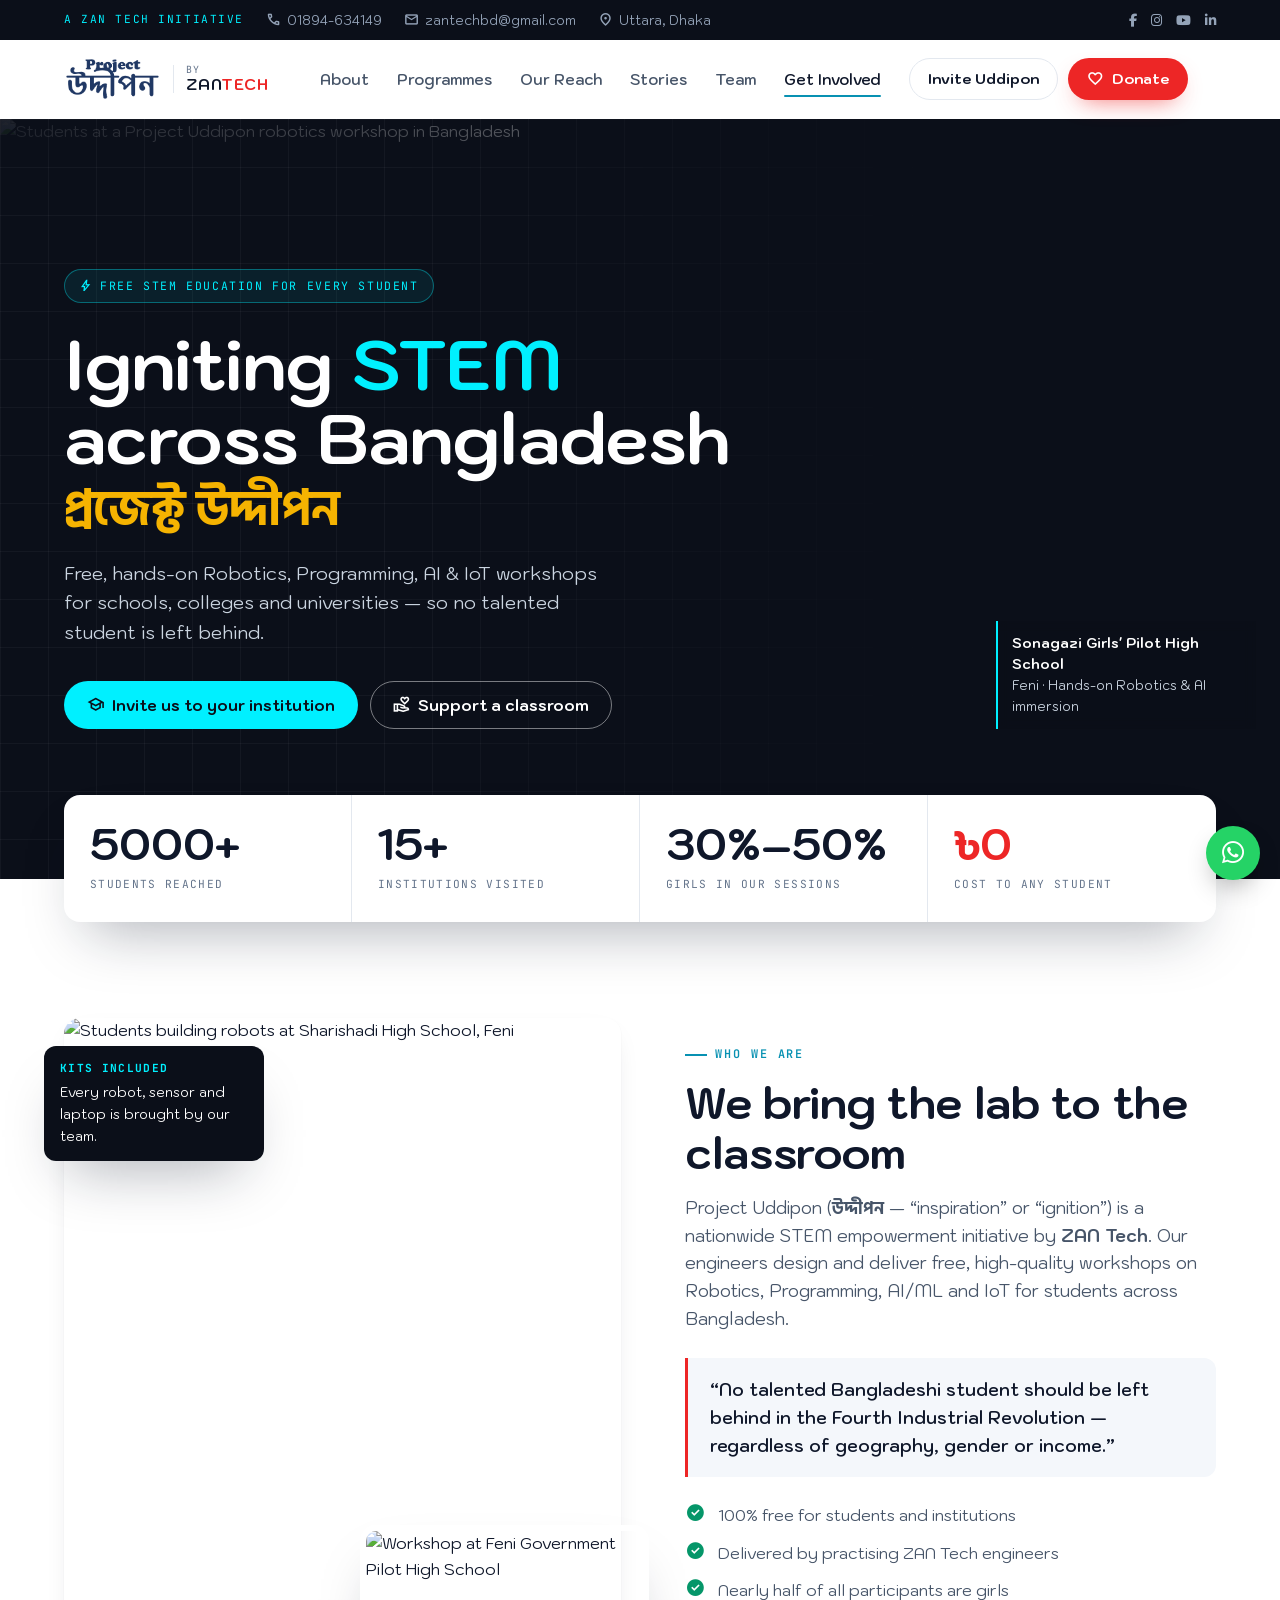
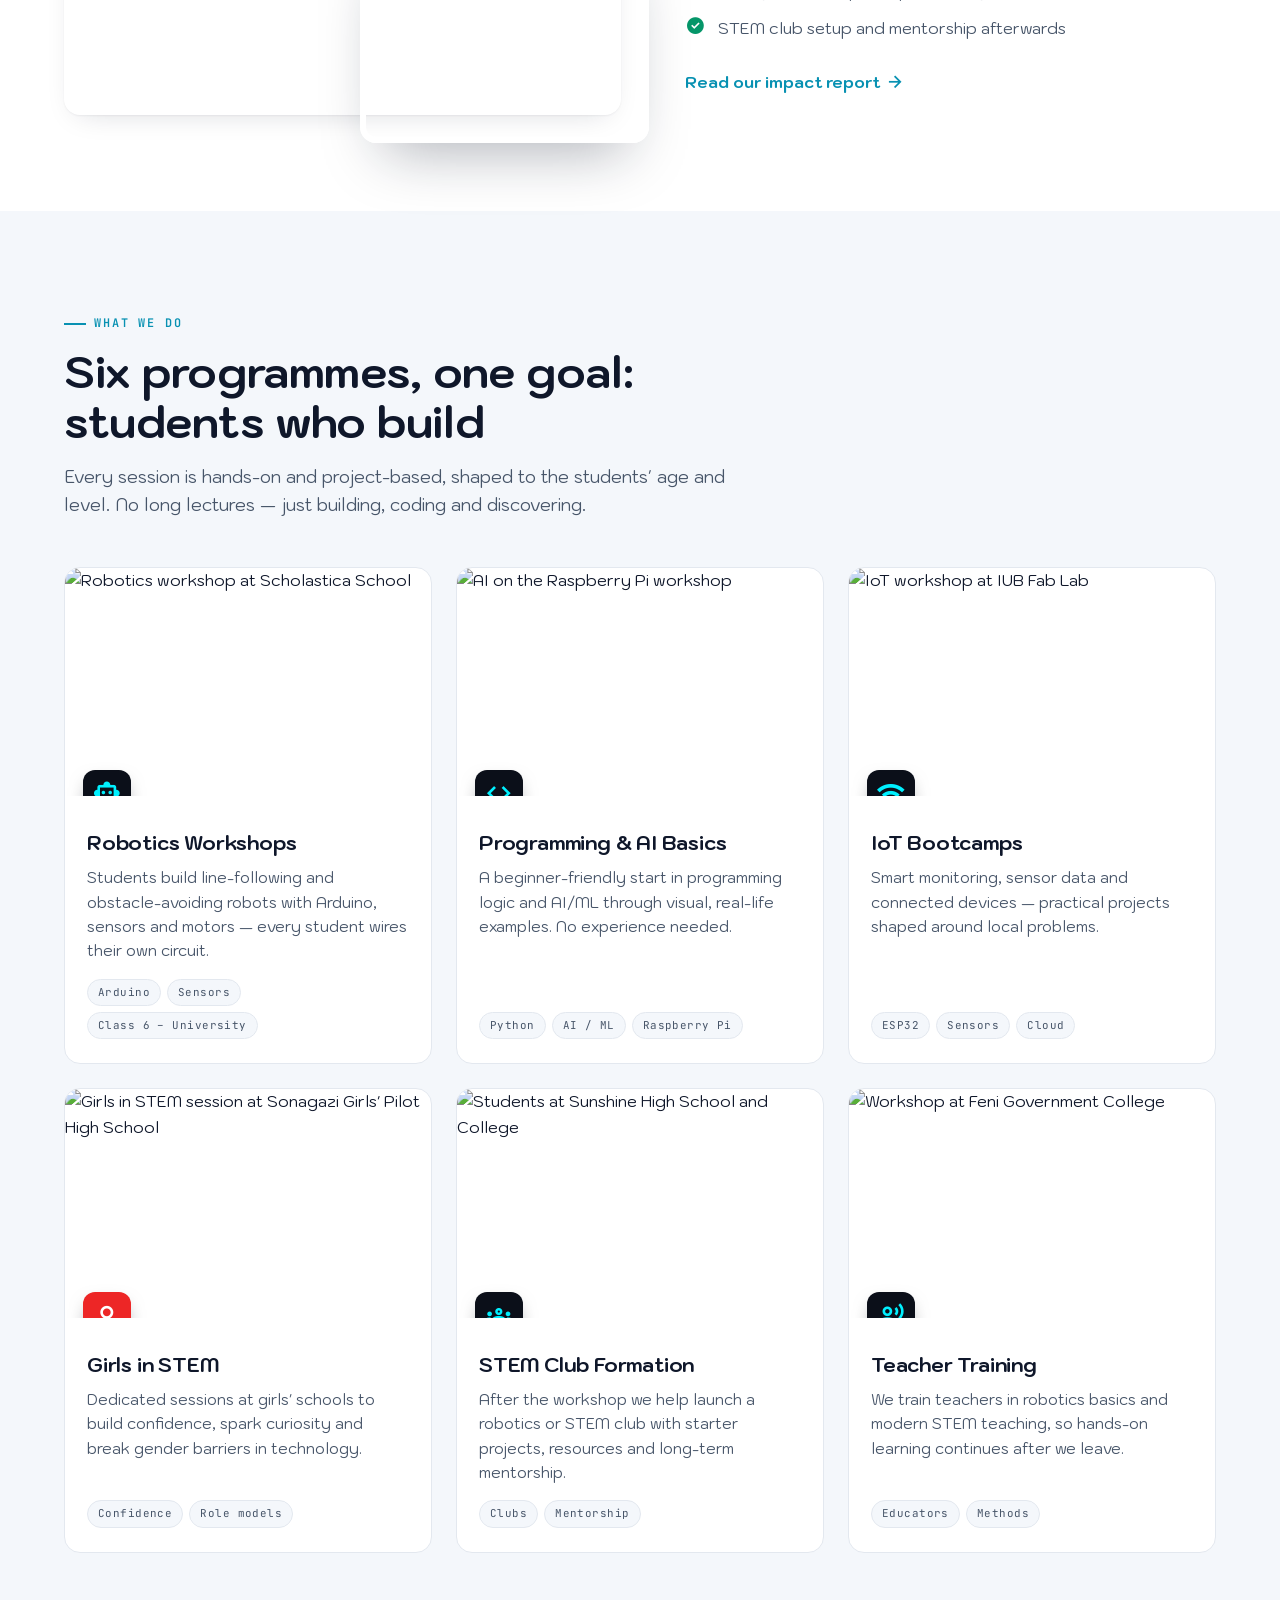
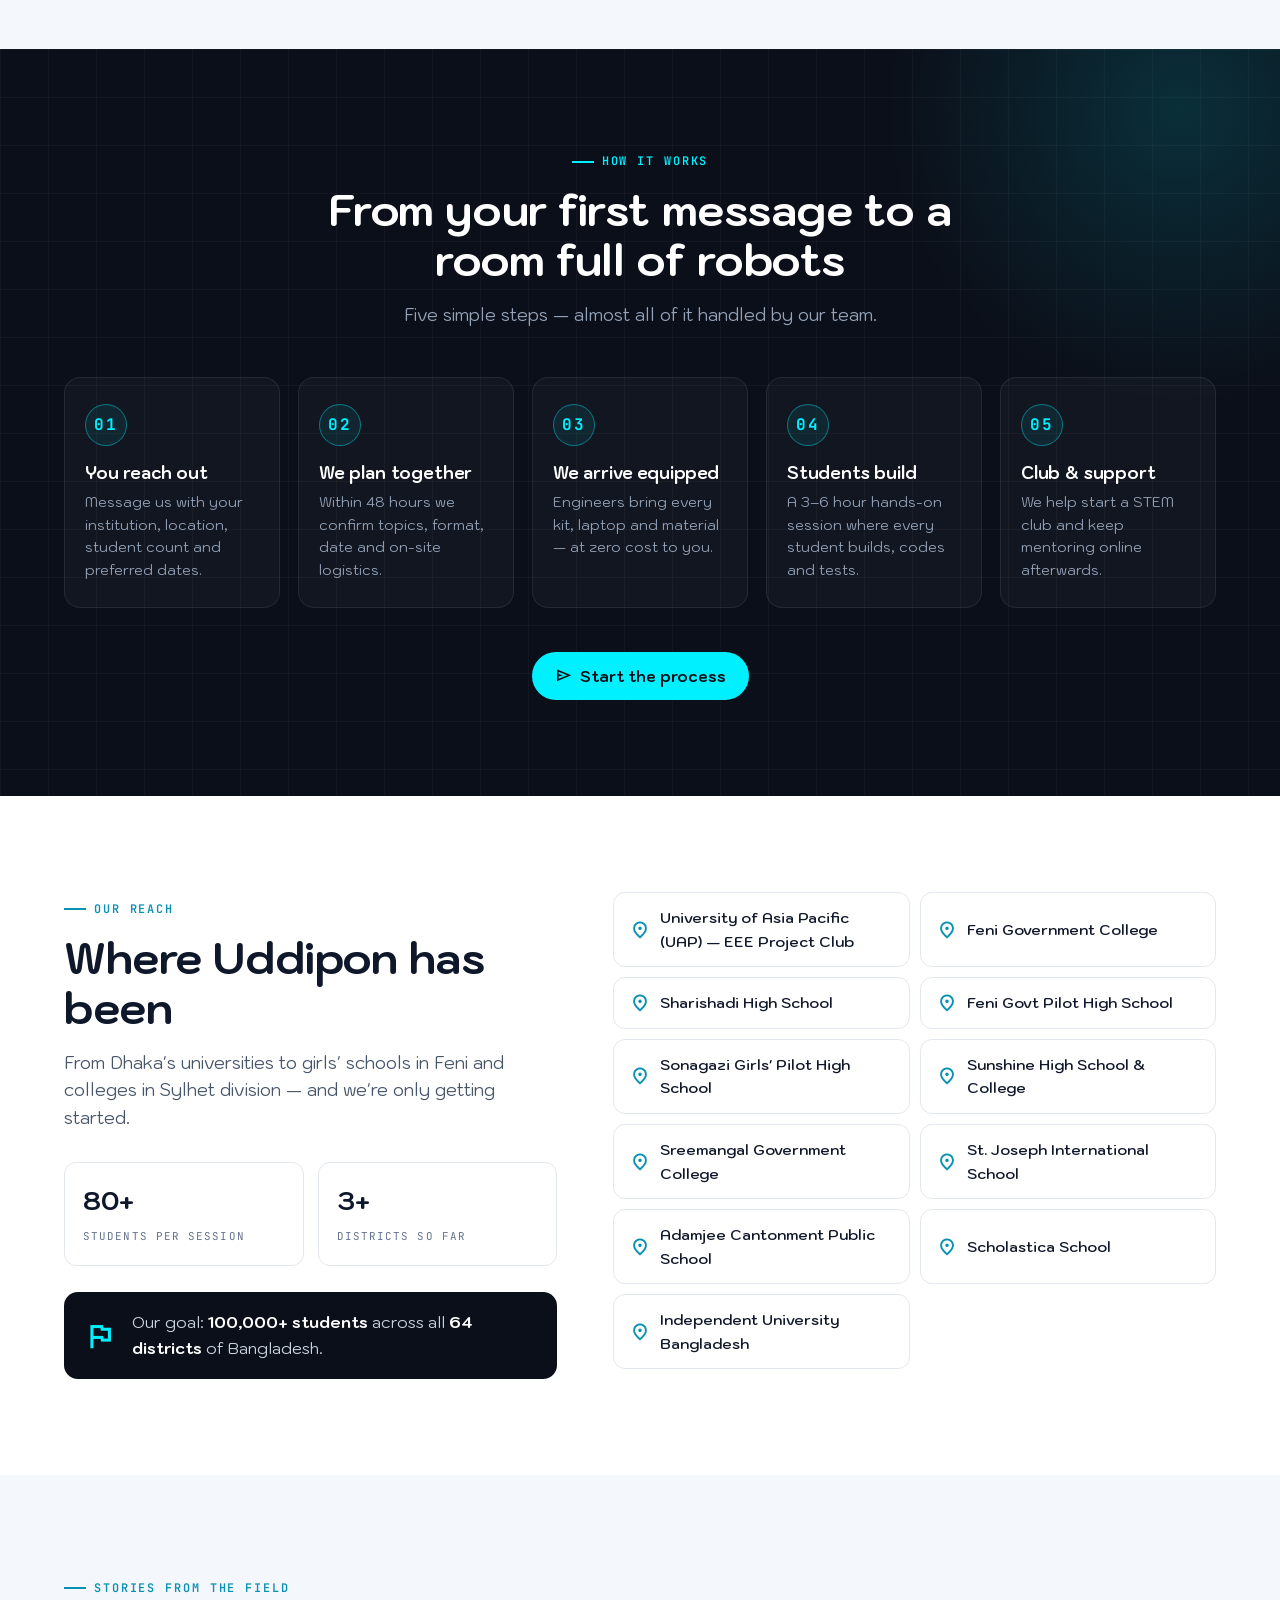
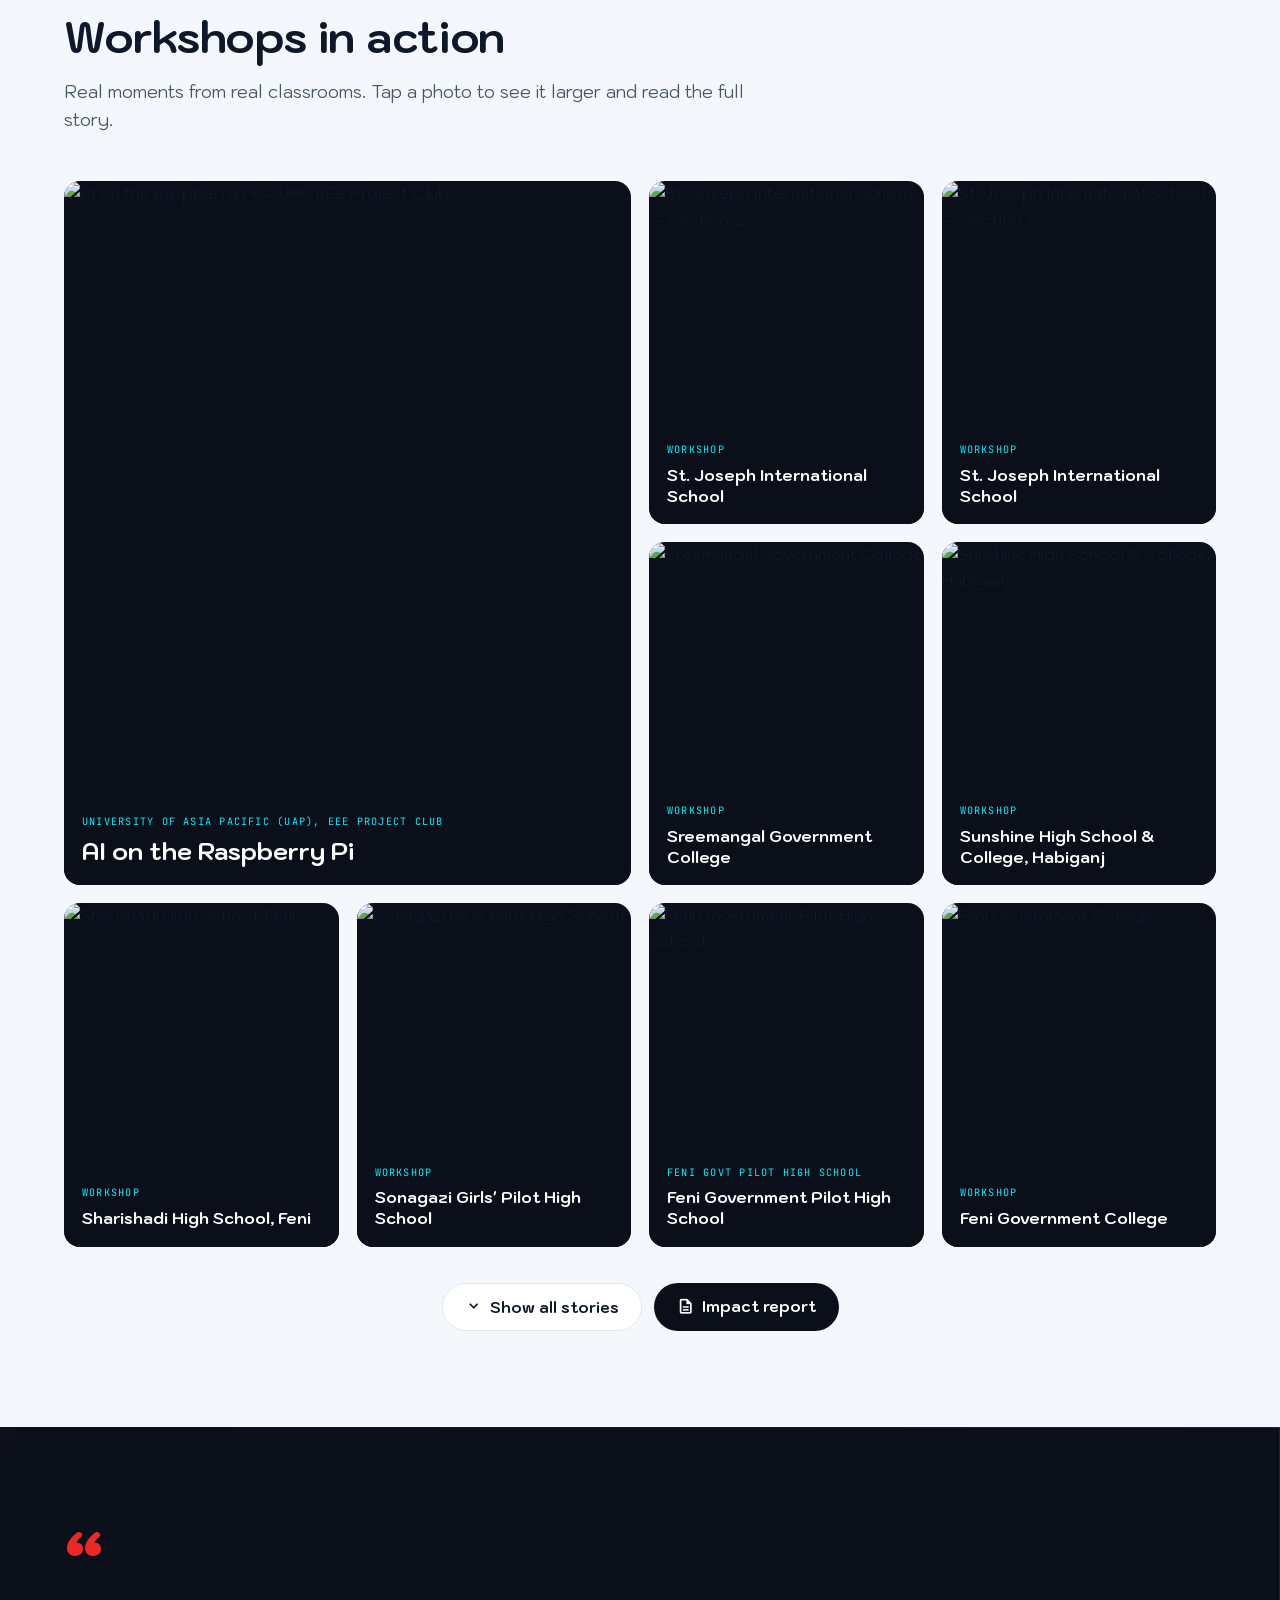
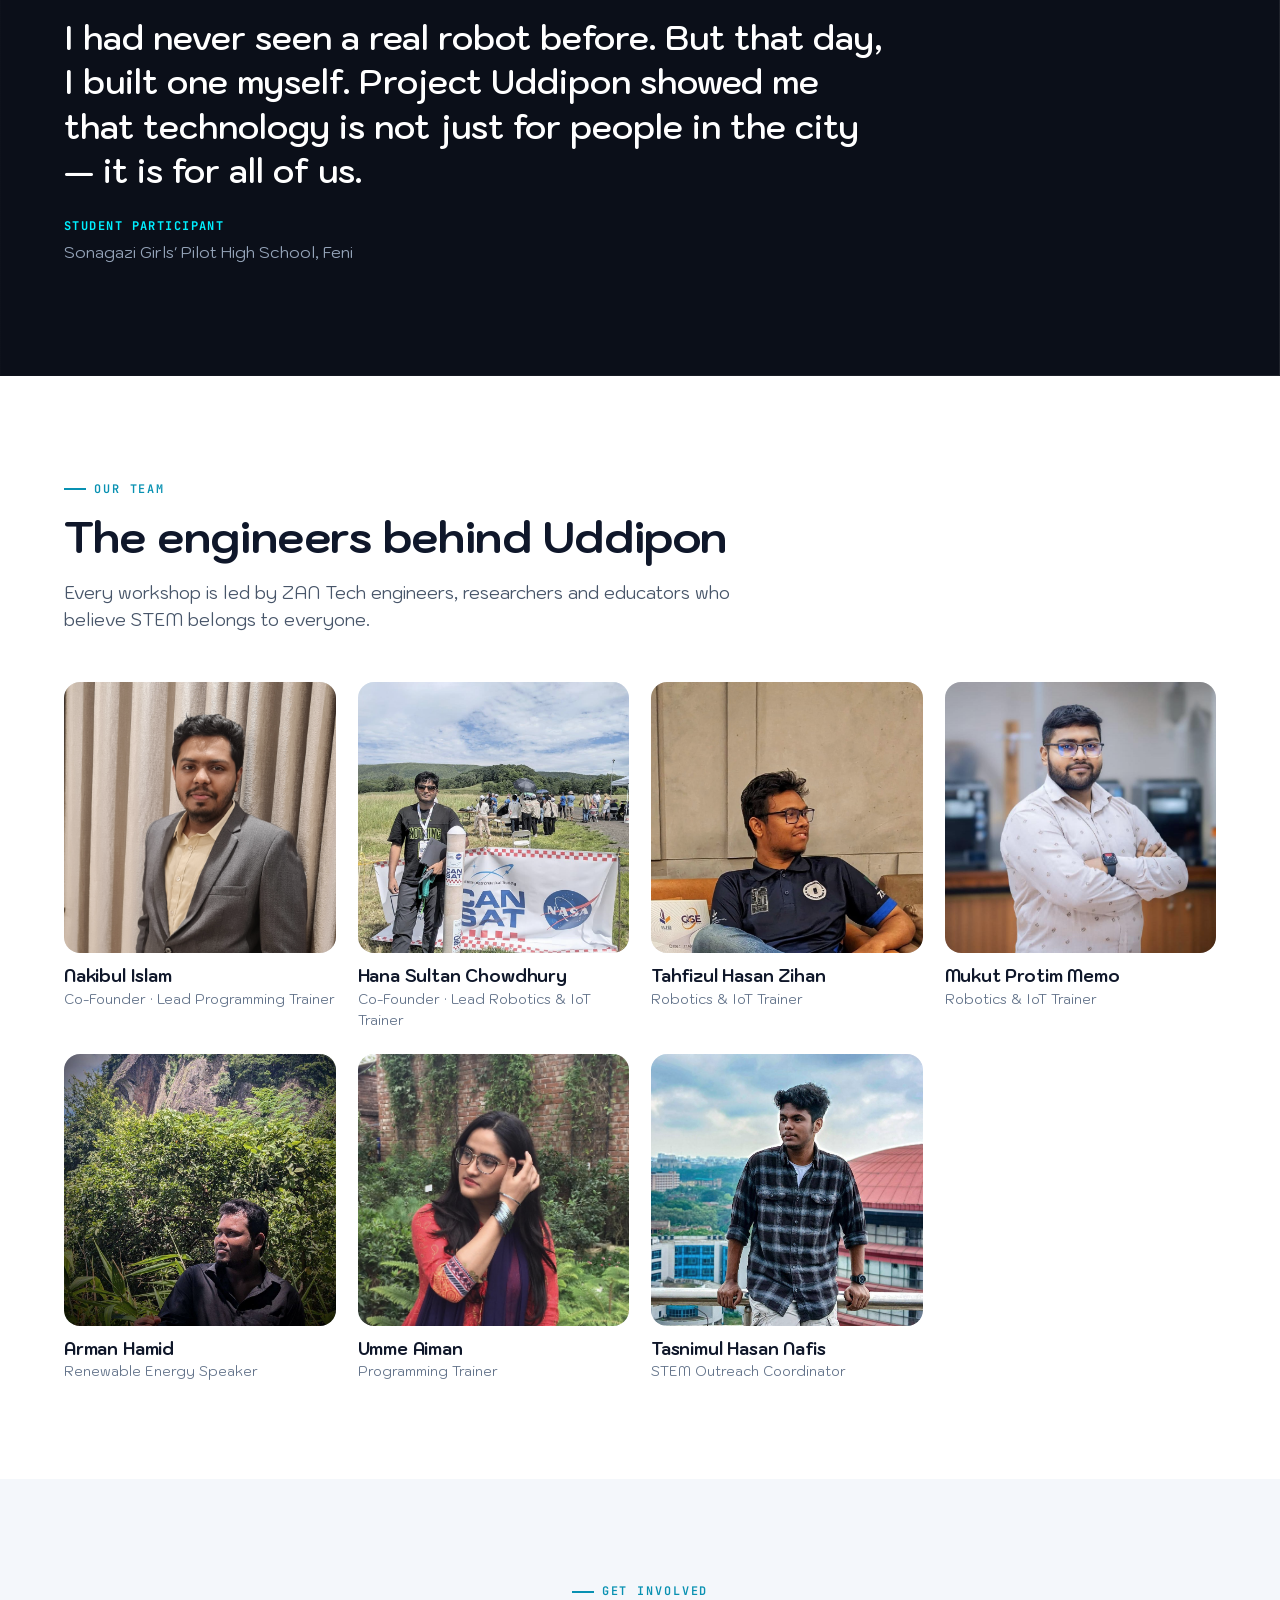
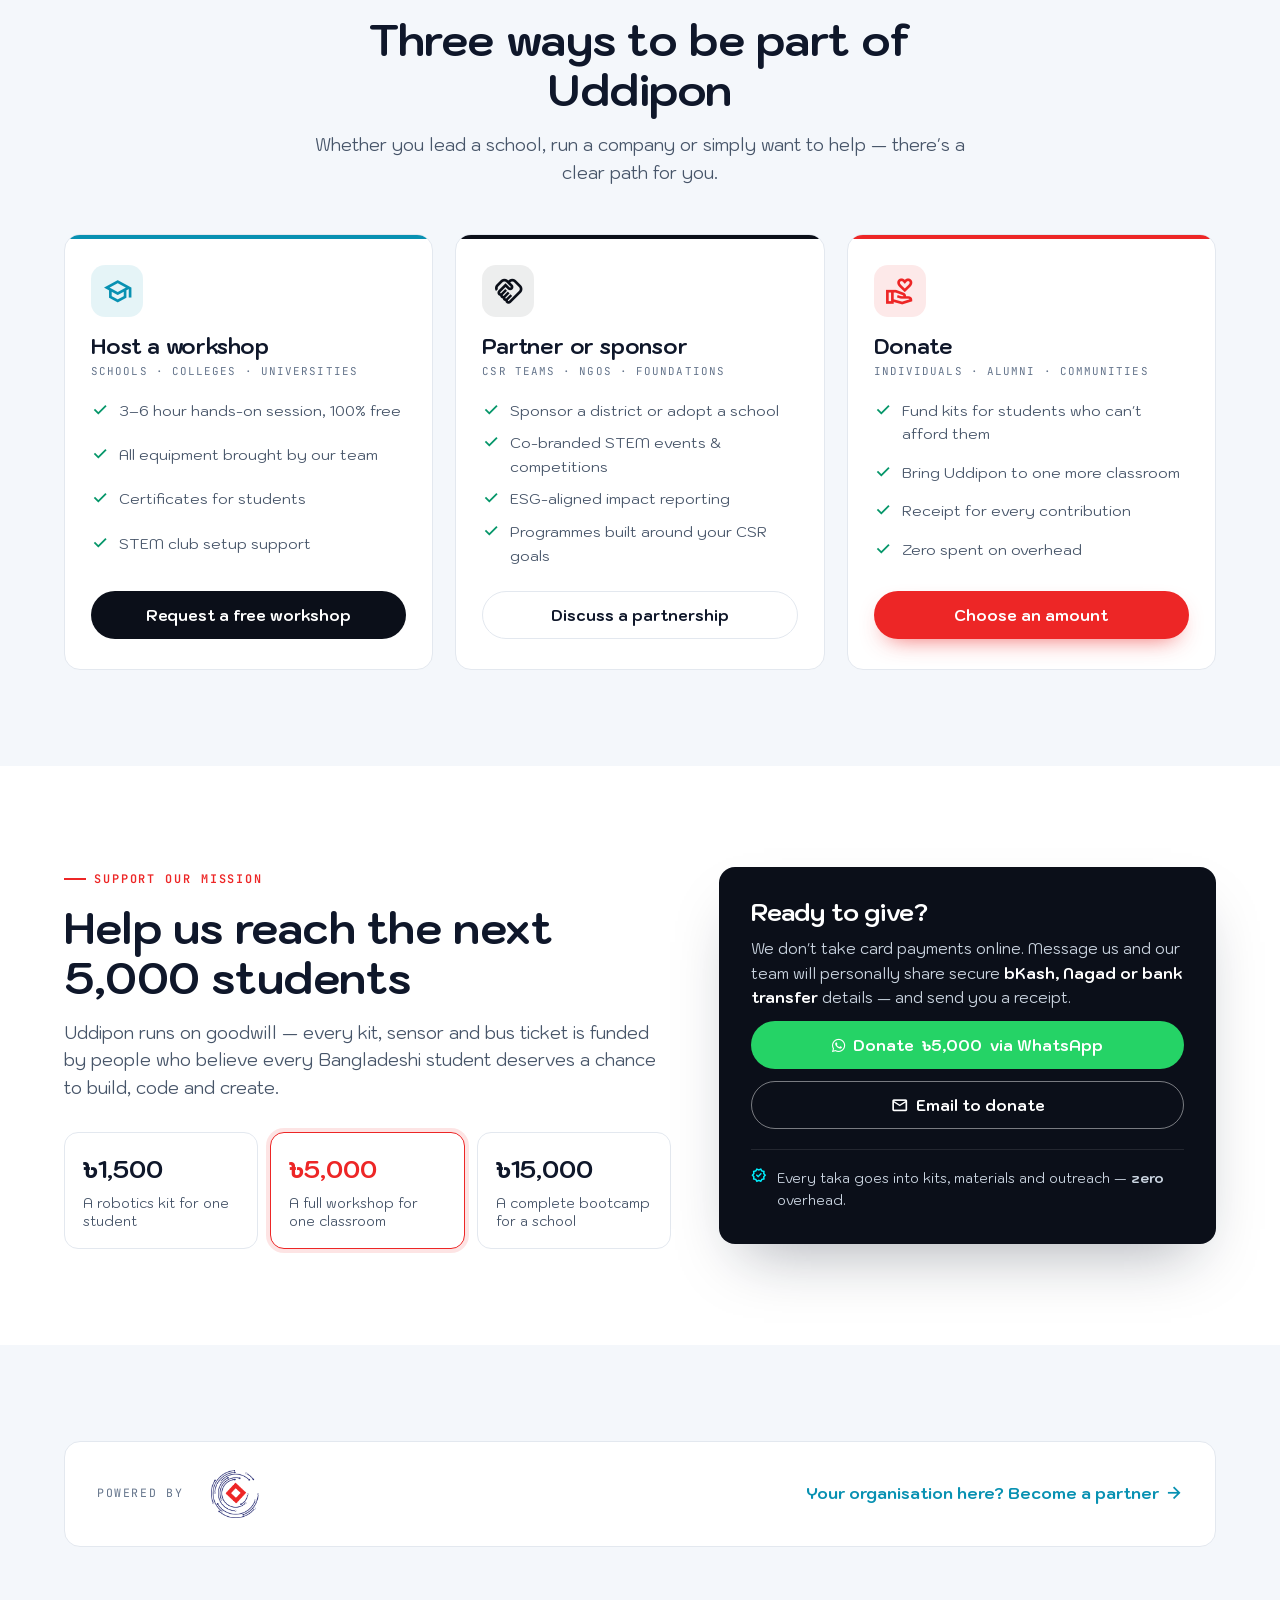
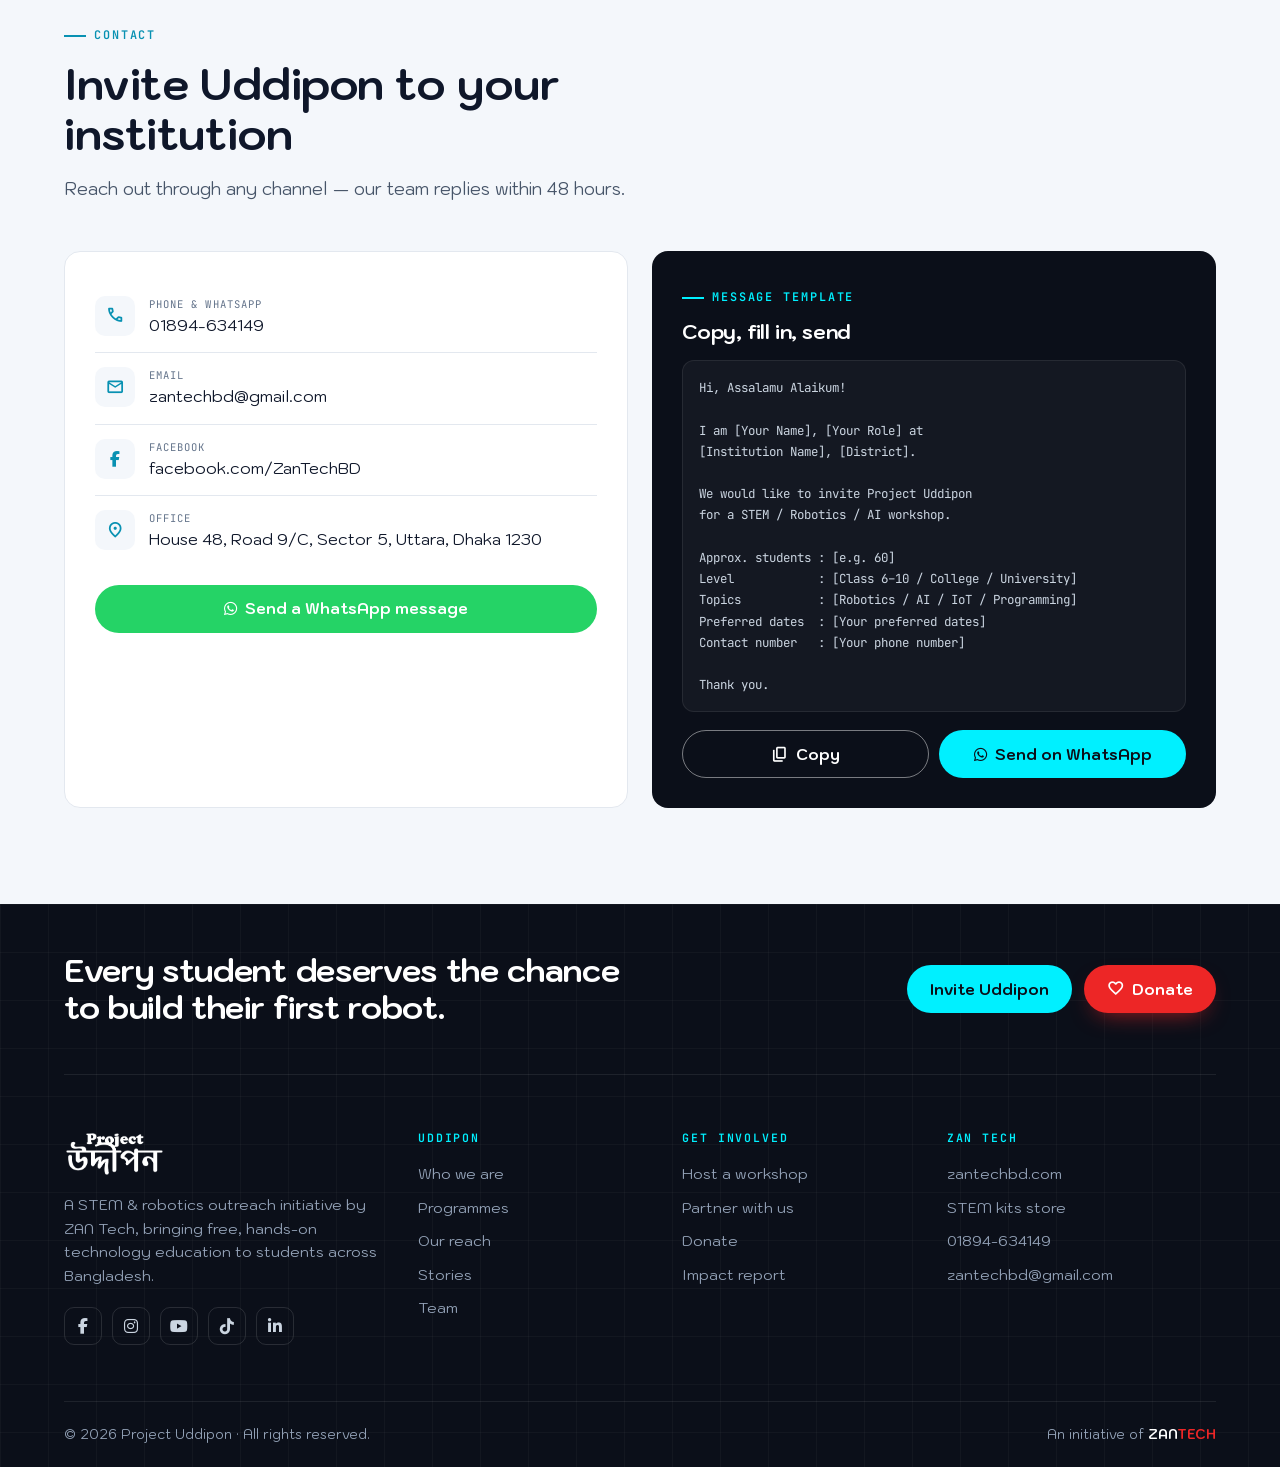
==== commit 2617a192: "redesign: NGO-style home page with the ZAN Tech identity - New home page (assets/css/site.css): phot" ====
--- a/index.html
+++ b/index.html
@@ -16,7 +16,7 @@
     <link rel="preconnect" href="https://fonts.googleapis.com" />
     <link rel="preconnect" href="https://fonts.gstatic.com" crossorigin />
     <link
-      href="https://fonts.googleapis.com/css2?family=Hanken+Grotesk:wght@600;700;800;900&family=Inter:wght@400;500;600&family=JetBrains+Mono:wght@600;700&display=swap"
+      href="https://fonts.googleapis.com/css2?family=Kodchasan:wght@400;500;600;700&family=Hind+Siliguri:wght@600;700&family=JetBrains+Mono:wght@500;600&display=swap"
       rel="stylesheet"
     />
     <link
@@ -28,10 +28,7 @@
       href="https://cdnjs.cloudflare.com/ajax/libs/font-awesome/6.5.0/css/all.min.css"
     />
     <meta property="og:type" content="website" />
-    <meta
-      property="og:title"
-      content="Project Uddipon – STEM & Robotics Initiative by ZAN Tech"
-    />
+    <meta property="og:title" content="Project Uddipon – STEM & Robotics Initiative by ZAN Tech" />
     <meta
       property="og:description"
       content="Free Robotics, Programming, AI & STEM bootcamps for students across Bangladesh."
@@ -39,22 +36,19 @@
     <meta property="og:url" content="https://projectuddipon.zantechbd.com/" />
     <meta property="og:image" content="assets/images/social-share.jpg" />
     <meta name="twitter:card" content="summary_large_image" />
-    <meta
-      name="twitter:title"
-      content="Project Uddipon – STEM & Robotics Initiative by ZAN Tech"
-    />
+    <meta name="twitter:title" content="Project Uddipon – STEM & Robotics Initiative by ZAN Tech" />
     <meta name="twitter:image" content="assets/images/social-share.jpg" />
     <link rel="icon" type="image/png" sizes="192x192" href="assets/images/favicon-192.png" />
     <link rel="icon" type="image/png" sizes="512x512" href="assets/images/favicon.png" />
     <link rel="apple-touch-icon" href="assets/images/favicon-192.png" />
-    <meta name="theme-color" content="#001A48" />
-    <link rel="stylesheet" href="assets/css/styles.css" />
+    <meta name="theme-color" content="#0b0f19" />
+    <link rel="stylesheet" href="assets/css/site.css" />
     <script type="application/ld+json">
       {
         "@context": "https://schema.org",
         "@type": "EducationalOrganization",
         "name": "Project Uddipon",
-        "url": "https://zantechbd.com/uddipon",
+        "url": "https://projectuddipon.zantechbd.com/",
         "founder": "ZAN Tech",
         "sameAs": [
           "https://www.facebook.com/ZanTechBD",
@@ -66,1242 +60,631 @@
     </script>
   </head>
   <body>
-    <!-- ======================================================
-     TOP BAR
-     ====================================================== -->
-    <div class="topbar">
-      <div class="container topbar-inner">
-        <span class="topbar-item">
-          <span class="material-symbols-outlined">call</span>
-          <a href="tel:+8801894634149">01894-634149</a>
-        </span>
-        <span class="topbar-sep">|</span>
-        <span class="topbar-item">
-          <span class="material-symbols-outlined">mail</span>
-          <a href="mailto:zantechbd@gmail.com">zantechbd@gmail.com</a>
-        </span>
-        <span class="topbar-sep">|</span>
-        <span class="topbar-item">
-          <span class="material-symbols-outlined">location_on</span>
-          Uttara, Dhaka, Bangladesh
-        </span>
-        <div class="topbar-social">
-          <a
-            href="https://www.facebook.com/ZanTechBD"
-            target="_blank"
-            rel="noopener"
-            aria-label="Facebook"
-            ><i class="fa-brands fa-facebook-f"></i
-          ></a>
-          <a
-            href="https://instagram.com/zantechbd"
-            target="_blank"
-            rel="noopener"
-            aria-label="Instagram"
-            ><i class="fa-brands fa-instagram"></i
-          ></a>
-          <a
-            href="https://youtube.com/@ZANTechBD"
-            target="_blank"
-            rel="noopener"
-            aria-label="YouTube"
-            ><i class="fa-brands fa-youtube"></i
-          ></a>
-          <a
-            href="https://www.linkedin.com/company/zantechbd"
-            target="_blank"
-            rel="noopener"
-            aria-label="LinkedIn"
-            ><i class="fa-brands fa-linkedin-in"></i
-          ></a>
+    <!-- ================= UTILITY BAR ================= -->
+    <div class="utility">
+      <div class="container utility-inner">
+        <span class="utility-tag">A ZAN Tech initiative</span>
+        <a class="utility-item" href="tel:+8801894634149"
+          ><span class="material-symbols-outlined">call</span> 01894-634149</a
+        >
+        <a class="utility-item utility-hide-md" href="mailto:zantechbd@gmail.com"
+          ><span class="material-symbols-outlined">mail</span> zantechbd@gmail.com</a
+        >
+        <span class="utility-item utility-hide-md"
+          ><span class="material-symbols-outlined">location_on</span> Uttara, Dhaka</span
+        >
+        <div class="utility-social">
+          <a href="https://www.facebook.com/ZanTechBD" target="_blank" rel="noopener" aria-label="Facebook"><i class="fa-brands fa-facebook-f"></i></a>
+          <a href="https://instagram.com/zantechbd" target="_blank" rel="noopener" aria-label="Instagram"><i class="fa-brands fa-instagram"></i></a>
+          <a href="https://youtube.com/@ZANTechBD" target="_blank" rel="noopener" aria-label="YouTube"><i class="fa-brands fa-youtube"></i></a>
+          <a href="https://www.linkedin.com/company/zantechbd" target="_blank" rel="noopener" aria-label="LinkedIn"><i class="fa-brands fa-linkedin-in"></i></a>
         </div>
       </div>
     </div>
 
-    <!-- ======================================================
-     NAVBAR
-     ====================================================== -->
-    <header class="site-header" id="top">
+    <!-- ================= HEADER ================= -->
+    <header class="header" id="top">
       <div class="container header-inner">
-        <a href="#top" class="brand">
-          <img
-            src="assets/images/logo-uddipon.png"
-            alt="Project Uddipon logo"
-            class="brand-logo"
-          />
-          <span class="brand-subtitle">by ZAN Tech</span>
+        <a href="#top" class="brand" aria-label="Project Uddipon home">
+          <img src="assets/images/logo-uddipon.png" alt="Project Uddipon" />
+          <span class="brand-by">by <b>ZAN<i>TECH</i></b></span>
         </a>
-        <nav class="nav" aria-label="Main navigation">
-          <button
-            class="nav-toggle"
-            id="navToggle"
-            aria-label="Toggle navigation"
-          >
-            <span></span><span></span><span></span>
-          </button>
-          <ul class="nav-links" id="navLinks">
-            <li><a href="#about">About</a></li>
-            <li><a href="#programs">Programs</a></li>
-            <li><a href="#impact">Impact</a></li>
-            <li><a href="#gallery">Gallery</a></li>
-            <li><a href="#team">Team</a></li>
-            <li><a href="#donate" class="nav-cta-donate"
-              ><span class="material-symbols-outlined" style="font-size: 1rem"
-                >favorite</span
-              >
-              Donate</a
-            ></li>
-            <li><a href="#contact" class="nav-cta-blue">Invite Uddipon</a></li>
-            <li>
-              <a
-                href="portfolio.html"
-                target="_blank"
-                rel="noopener"
-                class="nav-cta-orange"
-                ><span class="material-symbols-outlined" style="font-size: 1rem"
-                  >folder_open</span
-                >
-                View Portfolio</a
-              >
-            </li>
-          </ul>
+
+        <button class="nav-toggle" id="navToggle" aria-label="Open menu" aria-expanded="false">
+          <span class="material-symbols-outlined">menu</span>
+        </button>
+
+        <nav class="nav" id="navLinks" aria-label="Main navigation">
+          <a class="nav-link" href="#about">About</a>
+          <a class="nav-link" href="#programs">Programmes</a>
+          <a class="nav-link" href="#reach">Our Reach</a>
+          <a class="nav-link" href="#stories">Stories</a>
+          <a class="nav-link" href="#team">Team</a>
+          <a class="nav-link" href="#get-involved">Get Involved</a>
+          <div class="header-cta">
+            <a href="#contact" class="btn btn-line">Invite Uddipon</a>
+            <a href="#donate" class="btn btn-red"
+              ><span class="material-symbols-outlined">favorite</span> Donate</a
+            >
+          </div>
         </nav>
+        <div class="nav-scrim" id="navScrim"></div>
       </div>
     </header>
 
     <main>
-      <!-- ======================================================
-     HERO
-     ====================================================== -->
+      <!-- ================= HERO ================= -->
       <section class="hero">
-        <div class="container hero-grid">
-          <!-- Left: Content -->
-          <div>
-            <div class="hero-eyebrow">
-              <span class="material-symbols-outlined">verified_user</span>
-              A ZAN Tech Social Impact Initiative
-            </div>
-            <h1 class="hero-title">
-              Igniting <em>STEM</em> <em>Education</em> Across Bangladesh
+        <div class="hero-media">
+          <img
+            src="https://raw.githubusercontent.com/ZAN-Tech-bd/workshop-Image/refs/heads/main/Sonagazi%20girls%20pilot%20high%20school/20251101_120910.jpg"
+            alt="Students at a Project Uddipon robotics workshop in Bangladesh"
+            loading="eager"
+            fetchpriority="high"
+          />
+        </div>
+        <div class="hero-grid-lines"></div>
+        <div class="container">
+          <div class="hero-content">
+            <span class="hero-badge"
+              ><span class="material-symbols-outlined">bolt</span> Free STEM education for every student</span
+            >
+            <h1>
+              Igniting <span class="accent">STEM</span> across Bangladesh
+              <span class="bn">প্রজেক্ট উদ্দীপন</span>
             </h1>
             <p class="hero-lead">
-              Delivering free, hands-on Robotics, Programming, AI &amp; IoT
-              workshops to schools, colleges and universities nationwide — to
-              build a smarter future.
-            </p>
-
-            <div class="btn-group" style="margin-top: 8px">
-              <a href="#contact" class="btn btn-blue">
-                <span class="material-symbols-outlined">send</span> Invite
-                Uddipon to Your Institution
-              </a>
-              <a href="#get-involved" class="btn btn-outline-blue">
-                Explore Partnership
-              </a>
-            </div>
-          </div>
-
-          <!-- Right: Photo -->
-          <div class="hero-image-wrap">
-            <div class="hero-photo image-zoom">
-              <img
-                src="https://raw.githubusercontent.com/ZAN-Tech-bd/workshop-Image/refs/heads/main/Sonagazi%20girls%20pilot%20high%20school/20251101_120910.jpg"
-                alt="Students at a Project Uddipon robotics workshop in Bangladesh"
-                loading="eager"
-              />
-              <div class="hero-photo-overlay"></div>
-              <div class="hero-photo-logo">Project <span>উদ্দীপন</span></div>
-              <div class="hero-photo-caption">
-                <p class="hero-photo-caption-label">
-                  SONAGAZI GIRLS' PILOT HIGH SCHOOL, FENI
-                </p>
-                <h3 class="hero-photo-caption-title">
-                  Hands-on Robotics &amp; AI Immersion
-                </h3>
-              </div>
-            </div>
-            <!-- Floating stat card -->
-            <div class="hero-float-card">
-              <div class="hero-float-number">80+</div>
-              <div class="hero-float-label">
-                Average students<br />per session
-              </div>
-            </div>
-          </div>
-        </div>
-      </section>
-
-      <!-- ======================================================
-     NUMBERS STRIP
-     ====================================================== -->
-      <section id="impact" class="numbers-strip">
-        <div class="container numbers-grid reveal">
-          <div class="numbers-item">
-            <div class="numbers-value" data-target="5000">5000+</div>
-            <div class="numbers-label">Students Reached</div>
-          </div>
-          <div class="numbers-item">
-            <div class="numbers-value" data-target="15">15+</div>
-            <div class="numbers-label">Institutions Visited</div>
-          </div>
-          <div class="numbers-item">
-            <div class="numbers-value">3+</div>
-            <div class="numbers-label">Districts Covered</div>
-          </div>
-          <div class="numbers-item">
-            <div class="numbers-value accent">Free</div>
-            <div class="numbers-label">Always &amp; for All</div>
-          </div>
-        </div>
-      </section>
-
-      <!-- ======================================================
-     INSTITUTIONS TRUST STRIP
-     ====================================================== -->
-      <div class="trust-strip">
-        <div class="container trust-strip-inner">
-          <span class="trust-strip-label">Conducted at</span>
-          <div class="trust-strip-divider"></div>
-          <div class="trust-strip-list">
-            <span class="trust-strip-item"
-              ><span class="material-symbols-outlined">check_circle</span> Feni
-              Govt College</span
+              Free, hands-on Robotics, Programming, AI &amp; IoT workshops for
+              schools, colleges and universities — so no talented student is
+              left behind.
+            </p>
+            <div class="hero-actions">
+              <a href="#contact" class="btn btn-cyan"
+                ><span class="material-symbols-outlined">school</span> Invite us to your institution</a
+              >
+              <a href="#donate" class="btn btn-ghost"
+                ><span class="material-symbols-outlined">volunteer_activism</span> Support a classroom</a
+              >
+            </div>
+          </div>
+        </div>
+        <div class="hero-caption">
+          <b>Sonagazi Girls' Pilot High School</b>
+          Feni · Hands-on Robotics &amp; AI immersion
+        </div>
+      </section>
+
+      <!-- ================= IMPACT BAR ================= -->
+      <section class="impact" id="impact" aria-label="Our impact">
+        <div class="container">
+          <div class="impact-card reveal">
+            <div class="impact-item">
+              <div class="impact-value" data-target="5000+">5000+</div>
+              <div class="impact-label">Students reached</div>
+            </div>
+            <div class="impact-item">
+              <div class="impact-value">15+</div>
+              <div class="impact-label">Institutions visited</div>
+            </div>
+            <div class="impact-item">
+              <div class="impact-value" data-stat="femaleParticipation">30–50%</div>
+              <div class="impact-label">Girls in our sessions</div>
+            </div>
+            <div class="impact-item">
+              <div class="impact-value red">৳0</div>
+              <div class="impact-label">Cost to any student</div>
+            </div>
+          </div>
+        </div>
+      </section>
+
+      <!-- ================= WHO WE ARE ================= -->
+      <section id="about" class="section">
+        <div class="container about-grid">
+          <div class="about-media reveal">
+            <img
+              class="main-img"
+              src="https://raw.githubusercontent.com/ZAN-Tech-bd/workshop-Image/refs/heads/main/Sharishadi%20high%20school%20feni/20251104_131414.jpg"
+              alt="Students building robots at Sharishadi High School, Feni"
+              loading="lazy"
+            />
+            <img
+              class="sub-img"
+              src="https://media.zantechbd.com/public_html/thumbnails/20251103_115618_min_zantech_1762963584.jpg"
+              alt="Workshop at Feni Government Pilot High School"
+              loading="lazy"
+            />
+            <div class="tag-card">
+              <b>Kits included</b>
+              Every robot, sensor and laptop is brought by our team.
+            </div>
+          </div>
+
+          <div class="reveal d1">
+            <span class="eyebrow">Who we are</span>
+            <h2 class="h2">We bring the lab to the classroom</h2>
+            <p class="lead">
+              Project Uddipon (<strong>উদ্দীপন</strong> — “inspiration” or
+              “ignition”) is a nationwide STEM empowerment initiative by
+              <strong>ZAN Tech</strong>. Our engineers design and deliver free,
+              high-quality workshops on Robotics, Programming, AI/ML and IoT
+              for students across Bangladesh.
+            </p>
+            <p class="mission">
+              “No talented Bangladeshi student should be left behind in the
+              Fourth Industrial Revolution — regardless of geography, gender or
+              income.”
+            </p>
+            <ul class="checks">
+              <li><span class="material-symbols-outlined">check_circle</span> 100% free for students and institutions</li>
+              <li><span class="material-symbols-outlined">check_circle</span> Delivered by practising ZAN Tech engineers</li>
+              <li><span class="material-symbols-outlined">check_circle</span> Nearly half of all participants are girls</li>
+              <li><span class="material-symbols-outlined">check_circle</span> STEM club setup and mentorship afterwards</li>
+            </ul>
+            <a href="portfolio.html" target="_blank" rel="noopener" class="link-arrow"
+              >Read our impact report <span class="material-symbols-outlined">arrow_forward</span></a
             >
-            <span class="trust-strip-item"
-              ><span class="material-symbols-outlined">check_circle</span>
-              Scholastica School</span
+          </div>
+        </div>
+      </section>
+
+      <!-- ================= PROGRAMMES ================= -->
+      <section id="programs" class="section section-soft">
+        <div class="container">
+          <div class="section-head reveal">
+            <span class="eyebrow">What we do</span>
+            <h2 class="h2">Six programmes, one goal: students who build</h2>
+            <p class="lead">
+              Every session is hands-on and project-based, shaped to the
+              students' age and level. No long lectures — just building,
+              coding and discovering.
+            </p>
+          </div>
+
+          <div class="programs">
+            <article class="program reveal d1">
+              <div class="program-img">
+                <img src="https://media.zantechbd.com/public_html/thumbnails/zantech_robotics_workshop_at_scholastica_school_zantech_1757892764.png" alt="Robotics workshop at Scholastica School" loading="lazy" />
+                <span class="program-icon"><span class="material-symbols-outlined">smart_toy</span></span>
+              </div>
+              <div class="program-body">
+                <h3>Robotics Workshops</h3>
+                <p>Students build line-following and obstacle-avoiding robots with Arduino, sensors and motors — every student wires their own circuit.</p>
+                <div class="chips"><span class="chip">Arduino</span><span class="chip">Sensors</span><span class="chip">Class 6 – University</span></div>
+              </div>
+            </article>
+
+            <article class="program reveal d2">
+              <div class="program-img">
+                <img src="https://media.zantechbd.com/public_html/thumbnails/fb_img_1791439305276_zantech_1791449240.jpg" alt="AI on the Raspberry Pi workshop" loading="lazy" />
+                <span class="program-icon"><span class="material-symbols-outlined">code</span></span>
+              </div>
+              <div class="program-body">
+                <h3>Programming &amp; AI Basics</h3>
+                <p>A beginner-friendly start in programming logic and AI/ML through visual, real-life examples. No experience needed.</p>
+                <div class="chips"><span class="chip">Python</span><span class="chip">AI / ML</span><span class="chip">Raspberry Pi</span></div>
+              </div>
+            </article>
+
+            <article class="program reveal d3">
+              <div class="program-img">
+                <img src="https://media.zantechbd.com/public_html/thumbnails/487217202_1191854366060559_5513386636292017752_n_zantech_1757953551.jpg" alt="IoT workshop at IUB Fab Lab" loading="lazy" />
+                <span class="program-icon"><span class="material-symbols-outlined">wifi</span></span>
+              </div>
+              <div class="program-body">
+                <h3>IoT Bootcamps</h3>
+                <p>Smart monitoring, sensor data and connected devices — practical projects shaped around local problems.</p>
+                <div class="chips"><span class="chip">ESP32</span><span class="chip">Sensors</span><span class="chip">Cloud</span></div>
+              </div>
+            </article>
+
+            <article class="program reveal d1">
+              <div class="program-img">
+                <img src="https://media.zantechbd.com/public_html/thumbnails/img_20251101_125516_min_zantech_1762964252.jpg" alt="Girls in STEM session at Sonagazi Girls' Pilot High School" loading="lazy" />
+                <span class="program-icon red"><span class="material-symbols-outlined">female</span></span>
+              </div>
+              <div class="program-body">
+                <h3>Girls in STEM</h3>
+                <p>Dedicated sessions at girls' schools to build confidence, spark curiosity and break gender barriers in technology.</p>
+                <div class="chips"><span class="chip">Confidence</span><span class="chip">Role models</span></div>
+              </div>
+            </article>
+
+            <article class="program reveal d2">
+              <div class="program-img">
+                <img src="https://media.zantechbd.com/public_html/thumbnails/15_min_zantech_1764856816.png" alt="Students at Sunshine High School and College" loading="lazy" />
+                <span class="program-icon"><span class="material-symbols-outlined">groups</span></span>
+              </div>
+              <div class="program-body">
+                <h3>STEM Club Formation</h3>
+                <p>After the workshop we help launch a robotics or STEM club with starter projects, resources and long-term mentorship.</p>
+                <div class="chips"><span class="chip">Clubs</span><span class="chip">Mentorship</span></div>
+              </div>
+            </article>
+
+            <article class="program reveal d3">
+              <div class="program-img">
+                <img src="https://media.zantechbd.com/public_html/thumbnails/img_7315heic_zantech_1762961763.jpg" alt="Workshop at Feni Government College" loading="lazy" />
+                <span class="program-icon"><span class="material-symbols-outlined">record_voice_over</span></span>
+              </div>
+              <div class="program-body">
+                <h3>Teacher Training</h3>
+                <p>We train teachers in robotics basics and modern STEM teaching, so hands-on learning continues after we leave.</p>
+                <div class="chips"><span class="chip">Educators</span><span class="chip">Methods</span></div>
+              </div>
+            </article>
+          </div>
+        </div>
+      </section>
+
+      <!-- ================= HOW IT WORKS ================= -->
+      <section id="how" class="section dark-band">
+        <div class="container">
+          <div class="section-head center reveal">
+            <span class="eyebrow on-dark">How it works</span>
+            <h2 class="h2">From your first message to a room full of robots</h2>
+            <p class="lead">Five simple steps — almost all of it handled by our team.</p>
+          </div>
+          <div class="steps">
+            <div class="step reveal d1"><div class="step-num"><b>01</b></div><h3>You reach out</h3><p>Message us with your institution, location, student count and preferred dates.</p></div>
+            <div class="step reveal d2"><div class="step-num"><b>02</b></div><h3>We plan together</h3><p>Within 48 hours we confirm topics, format, date and on-site logistics.</p></div>
+            <div class="step reveal d3"><div class="step-num"><b>03</b></div><h3>We arrive equipped</h3><p>Engineers bring every kit, laptop and material — at zero cost to you.</p></div>
+            <div class="step reveal d4"><div class="step-num"><b>04</b></div><h3>Students build</h3><p>A 3–6 hour hands-on session where every student builds, codes and tests.</p></div>
+            <div class="step reveal d4"><div class="step-num"><b>05</b></div><h3>Club &amp; support</h3><p>We help start a STEM club and keep mentoring online afterwards.</p></div>
+          </div>
+          <div class="steps-cta">
+            <a href="#contact" class="btn btn-cyan"><span class="material-symbols-outlined">send</span> Start the process</a>
+          </div>
+        </div>
+      </section>
+
+      <!-- ================= OUR REACH ================= -->
+      <section id="reach" class="section">
+        <div class="container reach-grid">
+          <div class="reveal">
+            <span class="eyebrow">Our reach</span>
+            <h2 class="h2">Where Uddipon has been</h2>
+            <p class="lead">
+              From Dhaka's universities to girls' schools in Feni and colleges
+              in Sylhet division — and we're only getting started.
+            </p>
+            <div class="reach-stats">
+              <div class="reach-stat"><b data-stat="avgPerSession">80+</b><span>Students per session</span></div>
+              <div class="reach-stat"><b data-stat="districtsCovered">3+</b><span>Districts so far</span></div>
+            </div>
+            <div class="goal-bar">
+              <span class="material-symbols-outlined">flag</span>
+              <p>Our goal: <b><span data-stat="goalStudents">100,000+</span> students</b> across all <b><span data-stat="goalDistricts">64</span> districts</b> of Bangladesh.</p>
+            </div>
+          </div>
+          <ul class="institutions reveal d1" id="institutionList" aria-label="Institutions visited"></ul>
+        </div>
+      </section>
+
+      <!-- ================= STORIES ================= -->
+      <section id="stories" class="section section-soft">
+        <div class="container">
+          <div class="section-head reveal">
+            <span class="eyebrow">Stories from the field</span>
+            <h2 class="h2">Workshops in action</h2>
+            <p class="lead">Real moments from real classrooms. Tap a photo to see it larger and read the full story.</p>
+          </div>
+          <div class="stories collapsed" id="galleryGrid"></div>
+          <div class="stories-more">
+            <button type="button" class="btn btn-line" id="storiesToggle">
+              <span class="material-symbols-outlined">expand_more</span> Show all stories
+            </button>
+            <a href="portfolio.html" target="_blank" rel="noopener" class="btn btn-navy"
+              ><span class="material-symbols-outlined">description</span> Impact report</a
             >
-            <span class="trust-strip-item"
-              ><span class="material-symbols-outlined">check_circle</span> IUB
-              Fab Lab</span
-            >
-            <span class="trust-strip-item"
-              ><span class="material-symbols-outlined">check_circle</span>
-              Adamjee Cantonment</span
-            >
-            <span class="trust-strip-item"
-              ><span class="material-symbols-outlined">check_circle</span>
-              IUBAT</span
-            >
-            <span class="trust-strip-item"
-              ><span class="material-symbols-outlined">check_circle</span>
-              Sreemangal Govt College</span
-            >
-            <span class="trust-strip-item"
-              ><span class="material-symbols-outlined">check_circle</span>
-              Sunshine HS &amp; College</span
-            >
-          </div>
-        </div>
-      </div>
-
-      <!-- ======================================================
-     ABOUT / MISSION
-     ====================================================== -->
-      <section id="about" class="section">
-        <div class="container about-grid reveal">
-          <!-- Text -->
-          <div class="about-content">
-            <span class="eyebrow"
-              ><span class="material-symbols-outlined">info</span> Our
-              Mission</span
-            >
-            <h2 class="h-section" style="margin-bottom: 16px">
-              We Bring the Lab to the Classroom
-            </h2>
-            <p
-              style="color: var(--body); line-height: 1.75; margin-bottom: 14px"
-            >
-              Project Uddipon (<strong>উদ্দীপন</strong> — "inspiration" or
-              "ignition") is a nationwide STEM empowerment initiative by
-              <strong>ZAN Tech</strong>. We design and deliver free,
-              high-quality workshops on Robotics, Programming, AI/ML and IoT for
-              students across Bangladesh.
-            </p>
-
-            <div class="mission-pull">
-              "Ensuring that no talented Bangladeshi student is left behind in
-              the Fourth Industrial Revolution — regardless of geography, gender
-              or income."
-            </div>
-
-            <ul class="about-checklist" style="margin-top: 20px">
-              <li>
-                <span class="material-symbols-outlined">check_circle</span> 100%
-                free for all participating students and institutions
-              </li>
-              <li>
-                <span class="material-symbols-outlined">check_circle</span>
-                Delivered by practicing engineers from ZAN Tech
-              </li>
-              <li>
-                <span class="material-symbols-outlined">check_circle</span> All
-                robotics kits, materials and equipment brought by our team
-              </li>
-              <li>
-                <span class="material-symbols-outlined">check_circle</span>
-                Nearly half of all participants across our programs are girls
-              </li>
-              <li>
-                <span class="material-symbols-outlined">check_circle</span>
-                Post-workshop STEM club setup and ongoing mentorship
-              </li>
-            </ul>
-          </div>
-
-          <!-- Imagery grid -->
-          <div class="about-imagery">
-            <div class="about-img-tall image-zoom">
-              <img
-                src="https://media.zantechbd.com/public_html/thumbnails/img_20251101_125516_min_zantech_1762964252.jpg"
-                alt="Project Uddipon workshop at Sonagazi Girls Pilot High School"
-              />
-            </div>
-            <div class="about-imagery-side">
-              <div class="about-img-small image-zoom">
-                <img
-                  src="https://media.zantechbd.com/public_html/thumbnails/zantech_robotics_workshop_at_scholastica_school_zantech_1757892764.png"
-                  alt="Robotics workshop in progress at Scholastica School"
-                />
-              </div>
-              <div class="about-highlight-card">
-                <h3>Complete STEM Kits</h3>
-                <p>
-                  All robotics kits, materials and equipment are provided by our
-                  team — at no cost to the institution.
-                </p>
-              </div>
-            </div>
-          </div>
-        </div>
-      </section>
-
-      <!-- ======================================================
-     PROGRAMS
-     ====================================================== -->
-      <section id="programs" class="section-alt">
-        <div class="container">
-          <div class="reveal" style="max-width: 640px; margin-bottom: 48px">
-            <span class="eyebrow"
-              ><span class="material-symbols-outlined">settings</span>
-              Programs</span
-            >
-            <h2 class="h-section" style="margin: 12px 0 14px">
-              What We Deliver in Every Workshop
-            </h2>
-            <p style="color: var(--body); line-height: 1.75">
-              Each session is hands-on, project-based, and tailored to the
-              students' age and level. No lectures — just building, coding, and
-              discovering.
-            </p>
-          </div>
-          <div class="programs-grid">
-            <!-- Card 1 — wide, white, with tags -->
-            <div class="bento-card program-card-wide reveal d1">
-              <div>
-                <div class="program-bento-icon pi-on-light">
-                  <span class="material-symbols-outlined">smart_toy</span>
-                </div>
-                <div class="program-bento-title">Robotics Workshops</div>
-                <p class="program-bento-desc">
-                  Students build line-following and obstacle-avoiding robots
-                  using Arduino, sensors and motors. Fully hands-on — every
-                  student builds their own circuit.
-                </p>
-              </div>
-              <div class="program-tags">
-                <span class="tag">Arduino</span>
-                <span class="tag">Sensors</span>
-                <span class="tag">Motors</span>
-                <span class="tag">Class 6 – University</span>
-              </div>
-            </div>
-
-            <!-- Card 2 — navy -->
-            <div class="bento-card program-card-solid bg-navy reveal d2">
-              <div class="program-bento-icon pi-on-dark">
-                <span class="material-symbols-outlined">code</span>
-              </div>
-              <div class="program-bento-title light">
-                Programming &amp; AI Basics
-              </div>
-              <p class="program-bento-desc on-dark">
-                Beginner-friendly introduction to programming logic and AI/ML
-                concepts through visual, real-life examples — no prior
-                experience required.
-              </p>
-            </div>
-
-            <!-- Card 3 — white, plain -->
-            <div class="bento-card program-card-solid bg-white-card reveal d3">
-              <div class="program-bento-icon pi-on-light">
-                <span class="material-symbols-outlined">wifi</span>
-              </div>
-              <div class="program-bento-title">IoT Bootcamps</div>
-              <p class="program-bento-desc">
-                Practical Internet-of-Things projects: smart monitoring, sensor
-                data collection and connected devices tailored to local problems
-                and student imagination.
-              </p>
-            </div>
-
-            <!-- Card 4 — orange -->
-            <div class="bento-card program-card-solid bg-orange reveal d1">
-              <div class="program-bento-icon pi-on-orange">
-                <span class="material-symbols-outlined">female</span>
-              </div>
-              <div class="program-bento-title light">Girls in STEM</div>
-              <p class="program-bento-desc on-dark">
-                Dedicated sessions at girls' schools — designed to build
-                confidence, inspire curiosity, and break gender barriers in
-                technology education across Bangladesh.
-              </p>
-            </div>
-
-            <!-- Card 5 — wide, white, with tags -->
-            <div class="bento-card program-card-wide reveal d2">
-              <div>
-                <div class="program-bento-icon pi-on-light">
-                  <span class="material-symbols-outlined">groups</span>
-                </div>
-                <div class="program-bento-title">STEM Club Formation</div>
-                <p class="program-bento-desc">
-                  After the workshop, we help institutions launch Robotics or
-                  STEM clubs — with starter project ideas, resources and
-                  long-term mentorship from ZAN Tech.
-                </p>
-              </div>
-              <div class="program-tags">
-                <span class="tag">Clubs</span>
-                <span class="tag">Mentorship</span>
-                <span class="tag">Long-term</span>
-              </div>
-            </div>
-
-            <!-- Card 6 — blue -->
-            <div class="bento-card program-card-solid bg-blue reveal d3">
-              <div class="program-bento-icon pi-on-blue">
-                <span class="material-symbols-outlined">record_voice_over</span>
-              </div>
-              <div class="program-bento-title light">Teacher Training</div>
-              <p class="program-bento-desc on-dark">
-                We train teachers on robotics basics and modern STEM teaching
-                methods so hands-on learning continues well after our team
-                leaves the campus.
-              </p>
-            </div>
-          </div>
-        </div>
-      </section>
-
-      <!-- ======================================================
-     HOW IT WORKS / PROCESS
-     ====================================================== -->
-      <section id="how" class="process-section">
-        <div class="container">
-          <div class="process-grid">
-            <div class="reveal process-intro">
-              <span class="process-eyebrow"
-                ><span class="material-symbols-outlined">checklist</span> Our
-                Workflow</span
-              >
-              <h2 class="h-section process-heading">
-                Seamless Execution, Start to Finish
-              </h2>
-              <p class="process-lead">
-                Inviting Project Uddipon is simple. From your first message to
-                the final workshop — a smooth, five-step process handled almost
-                entirely by our team.
-              </p>
-              <a href="#contact" class="btn btn-orange">
-                <span class="material-symbols-outlined">send</span> Start the
-                Process Now
-              </a>
-            </div>
-            <div class="process-steps reveal">
-              <div class="process-step">
-                <div class="process-num">1</div>
-                <div class="process-body">
-                  <h3>You Reach Out</h3>
-                  <p>
-                    Send us a WhatsApp, email or Facebook message with your
-                    institution name, location, student count and preferred
-                    dates.
-                  </p>
-                </div>
-              </div>
-              <div class="process-step">
-                <div class="process-num">2</div>
-                <div class="process-body">
-                  <h3>We Plan Together</h3>
-                  <p>
-                    Our team contacts you within 48 hours to confirm topics,
-                    session format, date and on-site logistics — completely
-                    customised to your students.
-                  </p>
-                </div>
-              </div>
-              <div class="process-step">
-                <div class="process-num">3</div>
-                <div class="process-body">
-                  <h3>We Arrive Fully Equipped</h3>
-                  <p>
-                    ZAN Tech engineers visit your campus with all robotics kits,
-                    computers, materials and activities — zero cost to your
-                    institution.
-                  </p>
-                </div>
-              </div>
-              <div class="process-step">
-                <div class="process-num">4</div>
-                <div class="process-body">
-                  <h3>Students Build &amp; Learn</h3>
-                  <p>
-                    A 3–6 hour hands-on session. Every student builds, codes and
-                    experiments. We handle everything; you watch the
-                    transformation.
-                  </p>
-                </div>
-              </div>
-              <div class="process-step">
-                <div class="process-num">5</div>
-                <div class="process-body">
-                  <h3>Ongoing Support &amp; Club Setup</h3>
-                  <p>
-                    We help launch a STEM club and provide online resources,
-                    project guides and mentorship so the learning never stops.
-                  </p>
-                </div>
-              </div>
-            </div>
-          </div>
-        </div>
-      </section>
-
-      <!-- ======================================================
-     TWO PATHS — DUAL AUDIENCE
-     ====================================================== -->
-      <section id="get-involved" class="paths-section">
-        <div class="container">
-          <div class="paths-header reveal">
-            <span class="eyebrow"
-              ><span class="material-symbols-outlined">signpost</span> Get
-              Involved</span
-            >
-            <h2 class="h-section" style="margin: 12px 0 14px">
-              How Can You Be Part of Uddipon?
-            </h2>
-            <p
-              style="
-                color: var(--body);
-                font-size: 1rem;
-                line-height: 1.75;
-                max-width: 580px;
-                margin: 0 auto;
-              "
-            >
-              Whether you lead a school, run a company, or manage an NGO — there
-              is a clear path for you to join Bangladesh's largest grassroots
-              STEM movement.
-            </p>
-          </div>
-          <div class="paths-grid">
-            <!-- Institutions -->
-            <div class="path-card institutions reveal d1">
-              <div class="path-tag">
-                <span class="material-symbols-outlined">school</span> For
-                Educational Institutions
-              </div>
-              <h3 class="path-title">Bring Uddipon to Your Campus</h3>
-              <p class="path-sub">
-                Schools · Colleges · Universities · Coaching Centres
-              </p>
-              <ul class="path-list">
-                <li>
-                  <span class="material-symbols-outlined">check</span> 3–6 hour
-                  hands-on workshop — 100% free
-                </li>
-                <li>
-                  <span class="material-symbols-outlined">check</span> All
-                  equipment &amp; materials provided by our team
-                </li>
-                <li>
-                  <span class="material-symbols-outlined">check</span> Expert
-                  instructors &amp; engineers on-site
-                </li>
-                <li>
-                  <span class="material-symbols-outlined">check</span> Robotics
-                  / STEM club setup support included
-                </li>
-                <li>
-                  <span class="material-symbols-outlined">check</span>
-                  Post-workshop online mentorship &amp; resources
-                </li>
-                <li>
-                  <span class="material-symbols-outlined">check</span>
-                  Certificate of participation for students
-                </li>
-              </ul>
-              <a href="#contact" class="btn-path-inst">
-                <span class="material-symbols-outlined">send</span> Request a
-                Free Workshop
-              </a>
-            </div>
-
-            <!-- Partners -->
-            <div class="path-card partners reveal d2">
-              <div class="path-tag">
-                <span class="material-symbols-outlined">apartment</span> For
-                NGOs, Companies &amp; Donors
-              </div>
-              <h3 class="path-title">Partner or Sponsor Uddipon</h3>
-              <p class="path-sub">
-                CSR Departments · Development Organisations · Social Investors
-              </p>
-              <ul class="path-list">
-                <li>
-                  <span class="material-symbols-outlined">check</span> Sponsor a
-                  district — fund workshops for hundreds
-                </li>
-                <li>
-                  <span class="material-symbols-outlined">check</span> Adopt a
-                  school for a full academic year
-                </li>
-                <li>
-                  <span class="material-symbols-outlined">check</span> Co-brand
-                  community STEM events &amp; competitions
-                </li>
-                <li>
-                  <span class="material-symbols-outlined">check</span>
-                  ESG-aligned impact reporting &amp; documentation
-                </li>
-                <li>
-                  <span class="material-symbols-outlined">check</span> Custom
-                  STEM programs aligned to your CSR goals
-                </li>
-                <li>
-                  <span class="material-symbols-outlined">check</span> Brand
-                  visibility across 64 districts of Bangladesh
-                </li>
-              </ul>
-              <a href="mailto:zantechbd@gmail.com" class="btn-path-part">
-                <span class="material-symbols-outlined">mail</span> Discuss
-                Partnership Options
-              </a>
-            </div>
-          </div>
-        </div>
-      </section>
-
-      <!-- ======================================================
-     GALLERY
-     ====================================================== -->
-      <section id="gallery" class="section-alt">
-        <div class="container">
-          <div class="reveal" style="margin-bottom: 40px">
-            <span class="eyebrow"
-              ><span class="material-symbols-outlined">photo_library</span>
-              Gallery</span
-            >
-            <h2 class="h-section" style="margin: 12px 0 10px">
-              Workshops in Action
-            </h2>
-            <p style="color: var(--body); line-height: 1.75">
-              Real moments from real classrooms — students building, coding, and
-              discovering across Bangladesh.
-            </p>
-          </div>
-          <div class="gallery-grid gallery-grid-square" id="galleryGrid"></div>
-        </div>
-      </section>
-
-      <!-- ======================================================
-     TEAM / INSTRUCTORS
-     ====================================================== -->
-      <section id="team" class="section">
-        <div class="container">
-          <div class="reveal" style="margin-bottom: 40px">
-            <span class="eyebrow"
-              ><span class="material-symbols-outlined">groups</span> Our
-              Team</span
-            >
-            <h2 class="h-section" style="margin: 12px 0 10px">
-              The Engineers Behind Uddipon
-            </h2>
-            <p style="color: var(--body); line-height: 1.75; max-width: 560px">
-              Every Uddipon workshop is delivered by ZAN Tech engineers,
-              researchers and educators who are passionate about democratising
-              STEM education in Bangladesh.
-            </p>
-          </div>
-          <div class="instructors-grid instructors-grid-circle">
-            <div class="instructor-card-circle reveal d2">
-              <div class="instructor-avatar">
-                <img
-                  src="assets/images/instructors/Nakibul-islam.jpg"
-                  alt="Nakibul Islam"
-                />
-              </div>
-              <div class="instructor-name">Nakibul Islam</div>
-              <div class="instructor-role">
-                Co-Founder &amp; Lead Programming Trainer
-              </div>
-            </div>
-            <div class="instructor-card-circle reveal d1">
-              <div class="instructor-avatar">
-                <img
-                  src="assets/images/instructors/Hana-SultanChowdhury.jpg"
-                  alt="Hana Sultan Chowdhury"
-                />
-              </div>
-              <div class="instructor-name">Hana Sultan Chowdhury</div>
-              <div class="instructor-role">
-                Co-Founder &amp; Lead Robotics &amp; IoT Trainer
-              </div>
-            </div>
-
-            <div class="instructor-card-circle reveal d3">
-              <div class="instructor-avatar">
-                <img
-                  src="assets/images/instructors/Tahfizul-Hasan-Zihan.jpg"
-                  alt="Tahfizul Hasan Zihan"
-                />
-              </div>
-              <div class="instructor-name">Tahfizul Hasan Zihan</div>
-              <div class="instructor-role">Robotics &amp; IoT Trainer</div>
-            </div>
-            <div class="instructor-card-circle reveal d4">
-              <div class="instructor-avatar">
-                <img
-                  src="assets/images/instructors/Mukut-Protim-Memo.jpg"
-                  alt="Mukut Protim Memo"
-                />
-              </div>
-              <div class="instructor-name">Mukut Protim Memo</div>
-              <div class="instructor-role">Robotics &amp; IoT Trainer</div>
-            </div>
-            <div class="instructor-card-circle reveal d1">
-              <div class="instructor-avatar">
-                <img
-                  src="assets/images/instructors/Arman-Hamid.jpg"
-                  alt="Arman Hamid"
-                />
-              </div>
-              <div class="instructor-name">Arman Hamid</div>
-              <div class="instructor-role">Renewable Energy Speaker</div>
-            </div>
-            <div class="instructor-card-circle reveal d2">
-              <div class="instructor-avatar">
-                <img
-                  src="assets/images/instructors/Umme-Aiman.jpg"
-                  alt="Umme Aiman"
-                />
-              </div>
-              <div class="instructor-name">Umme Aiman</div>
-              <div class="instructor-role">Programming Trainer</div>
-            </div>
-            <div class="instructor-card-circle reveal d3">
-              <div class="instructor-avatar">
-                <img
-                  src="assets/images/instructors/Tasnimul-Hasan-Nafis.jpg"
-                  alt="Tasnimul Hasan Nafis"
-                />
-              </div>
-              <div class="instructor-name">Tasnimul Hasan Nafis</div>
-              <div class="instructor-role">STEM Outreach Coordinator</div>
-            </div>
-          </div>
-        </div>
-      </section>
-
-      <!-- ======================================================
-     TESTIMONIAL / QUOTE
-     ====================================================== -->
-      <section class="quote-section">
-        <div class="container">
-          <div class="quote-inner reveal">
-            <span class="quote-mark">"</span>
-            <p class="quote-text">
+          </div>
+        </div>
+      </section>
+
+      <!-- ================= VOICE ================= -->
+      <section class="voice" aria-label="Student voice">
+        <div class="voice-bg">
+          <img src="https://media.zantechbd.com/public_html/thumbnails/1_20251202_180604_0000_min_zantech_1764857217.png" alt="" loading="lazy" />
+        </div>
+        <div class="container">
+          <blockquote class="reveal">
+            <span class="q-mark">“</span>
+            <p>
               I had never seen a real robot before. But that day, I built one
               myself. Project Uddipon showed me that technology is not just for
               people in the city — it is for all of us.
             </p>
-            <div class="quote-author">
-              <span class="quote-author-name">— A Student Participant</span>
-              <span class="quote-author-role"
-                >Sonagazi Girls' Pilot High School, Feni District</span
-              >
-            </div>
-          </div>
-        </div>
-      </section>
-
-      <!-- ======================================================
-     PARTNERS
-     ====================================================== -->
-      <section id="partners" class="section-alt">
-        <div class="container">
-          <div class="partners-grid">
-            <div class="partners-info reveal">
-              <span class="eyebrow"
-                ><span class="material-symbols-outlined">account_balance</span>
-                Partners &amp; Supporters</span
-              >
-              <h2 class="h-section" style="margin: 12px 0 14px">
-                Powered by Our Partners
-              </h2>
-              <p
-                style="color: var(--body); line-height: 1.75; max-width: 480px"
-              >
-                We collaborate with government bodies, corporations, NGOs and
-                educational institutions to scale Uddipon to all 64 districts of
-                Bangladesh. Your organisation could be next.
-              </p>
-              <div class="partners-badges">
-                <a
-                  href="https://zantechbd.com/"
-                  class="partner-logo-card"
-                  aria-label="ZAN Tech"
-                >
-                  <img
-                    src="assets/images/partners/zantech-logo.png"
-                    alt="ZAN Tech"
-                  />
-                </a>
-              </div>
-            </div>
-            <div class="partner-sponsor-card reveal d1">
-              <span class="material-symbols-outlined partner-sponsor-icon"
-                >handshake</span
-              >
-              <h3>Become a Partner or Sponsor</h3>
-              <p>
-                Help us reach more students. Whether you are a tech company, an
-                NGO, a foundation or a government body — there is a meaningful
-                partnership opportunity for you with Project Uddipon. Join us in
-                shaping Bangladesh's STEM future.
-              </p>
-              <div class="btn-group">
-                <a href="mailto:zantechbd@gmail.com" class="btn btn-orange">
-                  <span class="material-symbols-outlined">mail</span> Email to
-                  Partner
-                </a>
-                <a
-                  href="https://wa.me/8801894634149?text=Hello%20ZAN%20Tech%2C%20I'm%20interested%20in%20partnering%20with%20Project%20Uddipon."
-                  target="_blank"
-                  rel="noopener"
-                  class="btn btn-outline-white"
-                >
-                  <i class="fa-brands fa-whatsapp"></i> WhatsApp Enquiry
-                </a>
-              </div>
-            </div>
-          </div>
-        </div>
-      </section>
-
-      <!-- ======================================================
-     DONATE / SUPPORT US
-     ====================================================== -->
-      <section id="donate" class="donate-section">
-        <div class="container">
-          <div class="donate-grid">
-            <div class="reveal">
-              <span class="eyebrow donate-eyebrow"
-                ><span class="material-symbols-outlined">favorite</span>
-                Support Our Mission</span
-              >
-              <h2 class="h-section donate-heading">
-                Help Us Reach the Next 5,000 Students
-              </h2>
-              <p class="donate-lead">
-                Project Uddipon runs entirely on goodwill — every kit,
-                sensor and travel cost is funded by people who believe every
-                Bangladeshi student deserves a chance to build, code and
-                create. Your donation, big or small, takes Uddipon to one
-                more classroom.
-              </p>
-
-              <div class="donate-impact">
-                <div class="donate-impact-item">
-                  <div class="donate-impact-amount">৳1,500</div>
-                  <div class="donate-impact-text">
-                    Sponsors a robotics kit for one student
-                  </div>
-                </div>
-                <div class="donate-impact-item">
-                  <div class="donate-impact-amount">৳5,000</div>
-                  <div class="donate-impact-text">
-                    Funds a full workshop for one classroom
-                  </div>
-                </div>
-                <div class="donate-impact-item">
-                  <div class="donate-impact-amount">৳15,000</div>
-                  <div class="donate-impact-text">
-                    Brings a complete Uddipon bootcamp to a school
-                  </div>
-                </div>
-              </div>
-            </div>
-
-            <div class="donate-card reveal d1">
-              <div class="donate-card-icon">
-                <span class="material-symbols-outlined">volunteer_activism</span>
-              </div>
-              <h3>Ready to Donate?</h3>
-              <p>
-                We don't process card payments online. Reach out and our
-                team will personally share secure <strong>bKash, Nagad or
-                bank transfer</strong> details and a receipt for your
-                contribution.
-              </p>
-              <div class="donate-actions">
-                <a
-                  href="https://wa.me/8801894634149?text=Assalamu%20Alaikum%2C%20I%20would%20like%20to%20donate%20to%20support%20Project%20Uddipon.%20Please%20share%20the%20donation%20details."
-                  target="_blank"
-                  rel="noopener"
-                  class="wa-btn"
-                  style="width: 100%; justify-content: center"
-                >
-                  <i class="fa-brands fa-whatsapp"></i> Donate via WhatsApp
-                </a>
-                <a
-                  href="mailto:zantechbd@gmail.com?subject=Donation%20Enquiry%20-%20Project%20Uddipon&body=Assalamu%20Alaikum%2C%0A%0AI%20would%20like%20to%20donate%20to%20support%20Project%20Uddipon.%20Please%20share%20the%20donation%20details.%0A%0AName%3A%0AAmount%20(approx.)%3A"
-                  class="btn btn-outline-blue"
-                  style="width: 100%; justify-content: center"
-                >
-                  <span class="material-symbols-outlined">mail</span> Email to
-                  Donate
-                </a>
-              </div>
-              <div class="donate-note">
-                <span class="material-symbols-outlined">verified</span>
-                <p>
-                  Every taka goes directly into kits, materials and outreach
-                  — <strong>zero</strong> spent on overhead.
-                </p>
-              </div>
-            </div>
-          </div>
-        </div>
-      </section>
-
-      <!-- ======================================================
-     CONTACT / INVITE
-     ====================================================== -->
-      <section id="contact" class="section">
-        <div class="container">
-          <div class="reveal" style="margin-bottom: 48px">
-            <span class="eyebrow orange"
-              ><span class="material-symbols-outlined">send</span> Contact
-              Us</span
+            <cite><b>Student participant</b>Sonagazi Girls' Pilot High School, Feni</cite>
+          </blockquote>
+        </div>
+      </section>
+
+      <!-- ================= TEAM ================= -->
+      <section id="team" class="section">
+        <div class="container">
+          <div class="section-head reveal">
+            <span class="eyebrow">Our team</span>
+            <h2 class="h2">The engineers behind Uddipon</h2>
+            <p class="lead">Every workshop is led by ZAN Tech engineers, researchers and educators who believe STEM belongs to everyone.</p>
+          </div>
+          <div class="team">
+            <div class="member reveal d1"><div class="member-photo"><img src="assets/images/instructors/Nakibul-islam.jpg" alt="Nakibul Islam" loading="lazy" /></div><h3>Nakibul Islam</h3><p>Co-Founder · Lead Programming Trainer</p></div>
+            <div class="member reveal d2"><div class="member-photo"><img src="assets/images/instructors/Hana-SultanChowdhury.jpg" alt="Hana Sultan Chowdhury" loading="lazy" /></div><h3>Hana Sultan Chowdhury</h3><p>Co-Founder · Lead Robotics &amp; IoT Trainer</p></div>
+            <div class="member reveal d3"><div class="member-photo"><img src="assets/images/instructors/Tahfizul-Hasan-Zihan.jpg" alt="Tahfizul Hasan Zihan" loading="lazy" /></div><h3>Tahfizul Hasan Zihan</h3><p>Robotics &amp; IoT Trainer</p></div>
+            <div class="member reveal d4"><div class="member-photo"><img src="assets/images/instructors/Mukut-Protim-Memo.jpg" alt="Mukut Protim Memo" loading="lazy" /></div><h3>Mukut Protim Memo</h3><p>Robotics &amp; IoT Trainer</p></div>
+            <div class="member reveal d1"><div class="member-photo"><img src="assets/images/instructors/Arman-Hamid.jpg" alt="Arman Hamid" loading="lazy" /></div><h3>Arman Hamid</h3><p>Renewable Energy Speaker</p></div>
+            <div class="member reveal d2"><div class="member-photo"><img src="assets/images/instructors/Umme-Aiman.jpg" alt="Umme Aiman" loading="lazy" /></div><h3>Umme Aiman</h3><p>Programming Trainer</p></div>
+            <div class="member reveal d3"><div class="member-photo"><img src="assets/images/instructors/Tasnimul-Hasan-Nafis.jpg" alt="Tasnimul Hasan Nafis" loading="lazy" /></div><h3>Tasnimul Hasan Nafis</h3><p>STEM Outreach Coordinator</p></div>
+          </div>
+        </div>
+      </section>
+
+      <!-- ================= GET INVOLVED ================= -->
+      <section id="get-involved" class="section section-soft">
+        <div class="container">
+          <div class="section-head center reveal">
+            <span class="eyebrow">Get involved</span>
+            <h2 class="h2">Three ways to be part of Uddipon</h2>
+            <p class="lead">Whether you lead a school, run a company or simply want to help — there's a clear path for you.</p>
+          </div>
+          <div class="involve">
+            <div class="involve-card reveal d1">
+              <span class="involve-icon"><span class="material-symbols-outlined">school</span></span>
+              <h3>Host a workshop</h3>
+              <p class="who">Schools · Colleges · Universities</p>
+              <ul>
+                <li><span class="material-symbols-outlined">check</span> 3–6 hour hands-on session, 100% free</li>
+                <li><span class="material-symbols-outlined">check</span> All equipment brought by our team</li>
+                <li><span class="material-symbols-outlined">check</span> Certificates for students</li>
+                <li><span class="material-symbols-outlined">check</span> STEM club setup support</li>
+              </ul>
+              <a href="#contact" class="btn btn-navy btn-block">Request a free workshop</a>
+            </div>
+            <div class="involve-card navy reveal d2">
+              <span class="involve-icon"><span class="material-symbols-outlined">handshake</span></span>
+              <h3>Partner or sponsor</h3>
+              <p class="who">CSR teams · NGOs · Foundations</p>
+              <ul>
+                <li><span class="material-symbols-outlined">check</span> Sponsor a district or adopt a school</li>
+                <li><span class="material-symbols-outlined">check</span> Co-branded STEM events &amp; competitions</li>
+                <li><span class="material-symbols-outlined">check</span> ESG-aligned impact reporting</li>
+                <li><span class="material-symbols-outlined">check</span> Programmes built around your CSR goals</li>
+              </ul>
+              <a href="mailto:zantechbd@gmail.com?subject=Partnership%20-%20Project%20Uddipon" class="btn btn-line btn-block">Discuss a partnership</a>
+            </div>
+            <div class="involve-card red reveal d3">
+              <span class="involve-icon"><span class="material-symbols-outlined">volunteer_activism</span></span>
+              <h3>Donate</h3>
+              <p class="who">Individuals · Alumni · Communities</p>
+              <ul>
+                <li><span class="material-symbols-outlined">check</span> Fund kits for students who can't afford them</li>
+                <li><span class="material-symbols-outlined">check</span> Bring Uddipon to one more classroom</li>
+                <li><span class="material-symbols-outlined">check</span> Receipt for every contribution</li>
+                <li><span class="material-symbols-outlined">check</span> Zero spent on overhead</li>
+              </ul>
+              <a href="#donate" class="btn btn-red btn-block">Choose an amount</a>
+            </div>
+          </div>
+        </div>
+      </section>
+
+      <!-- ================= DONATE ================= -->
+      <section id="donate" class="section">
+        <div class="container donate">
+          <div class="reveal">
+            <span class="eyebrow red">Support our mission</span>
+            <h2 class="h2">Help us reach the next 5,000 students</h2>
+            <p class="lead">
+              Uddipon runs on goodwill — every kit, sensor and bus ticket is
+              funded by people who believe every Bangladeshi student deserves
+              a chance to build, code and create.
+            </p>
+            <div class="donate-tiers" role="radiogroup" aria-label="Donation amount">
+              <button type="button" class="tier" data-amount="1,500" role="radio" aria-checked="false"><b>৳1,500</b><span>A robotics kit for one student</span></button>
+              <button type="button" class="tier selected" data-amount="5,000" role="radio" aria-checked="true"><b>৳5,000</b><span>A full workshop for one classroom</span></button>
+              <button type="button" class="tier" data-amount="15,000" role="radio" aria-checked="false"><b>৳15,000</b><span>A complete bootcamp for a school</span></button>
+            </div>
+          </div>
+          <div class="donate-box reveal d1">
+            <h3>Ready to give?</h3>
+            <p>
+              We don't take card payments online. Message us and our team will
+              personally share secure <strong>bKash, Nagad or bank transfer</strong>
+              details — and send you a receipt.
+            </p>
+            <a
+              id="donateWa"
+              href="https://wa.me/8801894634149?text=Assalamu%20Alaikum%2C%20I%20would%20like%20to%20donate%20%E0%A7%B35%2C000%20to%20support%20Project%20Uddipon.%20Please%20share%20the%20donation%20details."
+              target="_blank"
+              rel="noopener"
+              class="btn btn-wa btn-block"
+              ><i class="fa-brands fa-whatsapp"></i> Donate <span id="donateAmount">৳5,000</span> via WhatsApp</a
             >
-            <h2 class="h-section" style="margin: 12px 0 14px">
-              Get in Touch with Uddipon
-            </h2>
-            <p style="color: var(--body); line-height: 1.75; max-width: 560px">
-              Whether you want to invite us to your institution or explore a
-              partnership — reach out through any channel below and our team
-              will respond within 48 hours.
-            </p>
-          </div>
-          <div class="contact-grid-12">
-            <!-- For Institutions -->
-            <div class="contact-info-card reveal d1">
-              <div class="contact-card-header">
-                <div class="contact-card-icon cci-blue">
-                  <span class="material-symbols-outlined">school</span>
-                </div>
-                <div>
-                  <div class="contact-card-title">
-                    Invite Uddipon to Your Institution
-                  </div>
-                  <div class="contact-card-sub">
-                    Schools · Colleges · Universities
-                  </div>
-                </div>
-              </div>
-
+            <a
+              href="mailto:zantechbd@gmail.com?subject=Donation%20Enquiry%20-%20Project%20Uddipon"
+              class="btn btn-ghost btn-block"
+              ><span class="material-symbols-outlined">mail</span> Email to donate</a
+            >
+            <div class="donate-trust">
+              <span class="material-symbols-outlined">verified</span>
+              <span>Every taka goes into kits, materials and outreach — <strong>zero</strong> overhead.</span>
+            </div>
+          </div>
+        </div>
+      </section>
+
+      <!-- ================= PARTNERS + CONTACT ================= -->
+      <section id="contact" class="section section-soft">
+        <div class="container">
+          <div class="partners reveal" id="partners">
+            <span class="partners-label">Powered by</span>
+            <a href="https://zantechbd.com/" target="_blank" rel="noopener" aria-label="ZAN Tech">
+              <img src="assets/images/partners/zantech-logo.png" alt="ZAN Tech" />
+            </a>
+            <span class="spacer"></span>
+            <a href="mailto:zantechbd@gmail.com?subject=Partnership%20-%20Project%20Uddipon" class="link-arrow"
+              >Your organisation here? Become a partner <span class="material-symbols-outlined">arrow_forward</span></a
+            >
+          </div>
+
+          <div class="section-head reveal" style="margin-top: 72px">
+            <span class="eyebrow">Contact</span>
+            <h2 class="h2">Invite Uddipon to your institution</h2>
+            <p class="lead">Reach out through any channel — our team replies within 48 hours.</p>
+          </div>
+
+          <div class="contact">
+            <div class="contact-card reveal d1">
               <div class="contact-row">
-                <div class="cr-icon">
-                  <span class="material-symbols-outlined">location_on</span>
-                </div>
-                <div class="cr-text">
-                  House 48, Road 9/C, Sector 5, Uttara, Dhaka - 1230, Bangladesh
-                </div>
+                <span class="ico"><span class="material-symbols-outlined">call</span></span>
+                <div><small>Phone &amp; WhatsApp</small><a href="tel:+8801894634149">01894-634149</a></div>
               </div>
               <div class="contact-row">
-                <div class="cr-icon">
-                  <span class="material-symbols-outlined">call</span>
-                </div>
-                <div class="cr-text">
-                  <a href="tel:+8801894634149">01894-634149</a>
-                  <span style="color: var(--muted); font-size: 0.8rem"
-                    >(Phone &amp; WhatsApp)</span
-                  >
-                </div>
+                <span class="ico"><span class="material-symbols-outlined">mail</span></span>
+                <div><small>Email</small><a href="mailto:zantechbd@gmail.com">zantechbd@gmail.com</a></div>
               </div>
               <div class="contact-row">
-                <div class="cr-icon">
-                  <span class="material-symbols-outlined">mail</span>
-                </div>
-                <div class="cr-text">
-                  <a href="mailto:zantechbd@gmail.com">zantechbd@gmail.com</a>
-                </div>
+                <span class="ico"><i class="fa-brands fa-facebook-f"></i></span>
+                <div><small>Facebook</small><a href="https://www.facebook.com/ZanTechBD" target="_blank" rel="noopener">facebook.com/ZanTechBD</a></div>
               </div>
               <div class="contact-row">
-                <div class="cr-icon">
-                  <i class="fa-brands fa-facebook-f"></i>
-                </div>
-                <div class="cr-text">
-                  <a
-                    href="https://www.facebook.com/ZanTechBD"
-                    target="_blank"
-                    rel="noopener"
-                    >facebook.com/ZanTechBD</a
-                  >
-                </div>
-              </div>
-
+                <span class="ico"><span class="material-symbols-outlined">location_on</span></span>
+                <div><small>Office</small>House 48, Road 9/C, Sector 5, Uttara, Dhaka 1230</div>
+              </div>
               <a
                 href="https://wa.me/8801894634149?text=Assalamu%20Alaikum%2C%20I%20would%20like%20to%20invite%20Project%20Uddipon%20to%20our%20institution."
                 target="_blank"
                 rel="noopener"
-                class="wa-btn"
+                class="btn btn-wa btn-block"
+                style="margin-top: 18px"
+                ><i class="fa-brands fa-whatsapp"></i> Send a WhatsApp message</a
               >
-                <i class="fa-brands fa-whatsapp"></i> Send WhatsApp Message
-              </a>
-            </div>
-
-            <!-- Message Template -->
-            <div class="contact-template-card reveal d2">
-              <div class="contact-card-header">
-                <div class="contact-card-icon cci-orange-dark">
-                  <span class="material-symbols-outlined">chat</span>
-                </div>
-                <div>
-                  <div class="contact-card-title light">Message Template</div>
-                  <div class="contact-card-sub light">
-                    Copy, edit and send via WhatsApp, email or Facebook
-                  </div>
-                </div>
-              </div>
-              <p
-                style="
-                  font-size: 0.85rem;
-                  color: rgba(255, 255, 255, 0.65);
-                  margin-bottom: 8px;
-                "
-              >
-                Include these details when you contact us:
-              </p>
-              <pre class="msg-template msg-template-dark">
-Hi, Assalamu Alaikum!
+            </div>
+
+            <div class="template-card reveal d2">
+              <span class="eyebrow on-dark">Message template</span>
+              <h3>Copy, fill in, send</h3>
+              <pre class="template" id="msgTemplate">Hi, Assalamu Alaikum!
 
 I am [Your Name], [Your Role] at
 [Institution Name], [District].
 
 We would like to invite Project Uddipon
-for a STEM / Robotics / AI Workshop.
+for a STEM / Robotics / AI workshop.
 
 Approx. students : [e.g. 60]
 Level            : [Class 6–10 / College / University]
 Topics           : [Robotics / AI / IoT / Programming]
 Preferred dates  : [Your preferred dates]
-
 Contact number   : [Your phone number]
 
-Thank you.</pre
-              >
-              <a
-                href="https://wa.me/8801894634149?text=Assalamu%20Alaikum%2C%20I%20would%20like%20to%20invite%20Project%20Uddipon%20to%20our%20institution."
-                target="_blank"
-                rel="noopener"
-                class="btn btn-orange"
-                style="margin-top: 18px; width: 100%; justify-content: center"
-              >
-                <i class="fa-brands fa-whatsapp"></i> Send WhatsApp Inquiry
-              </a>
-              <div class="contact-note">
-                <span class="material-symbols-outlined">info</span>
-                <p>
-                  Our team will respond within <strong>48 hours</strong> to
-                  confirm availability and begin planning your session.
-                </p>
-              </div>
-            </div>
-          </div>
-        </div>
-      </section>
-    </main>
-
-    <!-- ======================================================
-     FOOTER
-     ====================================================== -->
-    <footer class="site-footer">
-      <div class="footer-main">
-        <div class="container footer-grid">
-          <div>
-            <div class="footer-brand">Project Uddipon</div>
-            <p class="footer-tagline">
-              A STEM &amp; Robotics outreach initiative by
-              <strong style="color: #e2e8f0">ZAN Tech</strong>, bringing free,
-              hands-on technology education to students across Bangladesh.
-            </p>
-            <div class="footer-social">
-              <a
-                href="https://www.facebook.com/ZanTechBD"
-                target="_blank"
-                rel="noopener"
-                aria-label="Facebook"
-                ><i class="fa-brands fa-facebook-f"></i
-              ></a>
-              <a
-                href="https://instagram.com/zantechbd"
-                target="_blank"
-                rel="noopener"
-                aria-label="Instagram"
-                ><i class="fa-brands fa-instagram"></i
-              ></a>
-              <a
-                href="https://youtube.com/@ZANTechBD"
-                target="_blank"
-                rel="noopener"
-                aria-label="YouTube"
-                ><i class="fa-brands fa-youtube"></i
-              ></a>
-              <a
-                href="https://tiktok.com/@zantechbd"
-                target="_blank"
-                rel="noopener"
-                aria-label="TikTok"
-                ><i class="fa-brands fa-tiktok"></i
-              ></a>
-              <a
-                href="https://www.linkedin.com/company/zantechbd"
-                target="_blank"
-                rel="noopener"
-                aria-label="LinkedIn"
-                ><i class="fa-brands fa-linkedin-in"></i
-              ></a>
-            </div>
-          </div>
-
-          <div>
-            <div class="footer-col-title">Quick Links</div>
-            <ul class="footer-links">
-              <li><a href="#about">About Project Uddipon</a></li>
-              <li><a href="#programs">Our Programs</a></li>
-              <li><a href="#impact">Our Impact</a></li>
-              <li><a href="#gallery">Workshop Gallery</a></li>
-              <li><a href="#team">Our Team</a></li>
-              <li><a href="#get-involved">Get Involved</a></li>
-              <li><a href="#donate">Donate</a></li>
-            </ul>
-          </div>
-
-          <div>
-            <div class="footer-col-title">ZAN Tech</div>
-            <ul class="footer-links">
-              <li>
-                <a href="https://zantechbd.com" target="_blank" rel="noopener"
-                  >zantechbd.com</a
-                >
-              </li>
-              <li>
+Thank you.</pre>
+              <div class="template-actions">
+                <button type="button" class="btn btn-ghost" id="copyTemplate">
+                  <span class="material-symbols-outlined">content_copy</span> <span>Copy</span>
+                </button>
                 <a
-                  href="https://store.zantechbd.com"
+                  id="sendTemplate"
+                  href="https://wa.me/8801894634149"
                   target="_blank"
                   rel="noopener"
-                  >STEM Kits Store</a
+                  class="btn btn-cyan"
+                  ><i class="fa-brands fa-whatsapp"></i> Send on WhatsApp</a
                 >
-              </li>
-              <li>
-                <a
-                  href="portfolio.html"
-                  target="_blank"
-                  rel="noopener"
-                  >View Portfolio</a
-                >
-              </li>
-              <li><a href="#partners">Partnership Enquiry</a></li>
-              <li><a href="#contact">Contact Us</a></li>
+              </div>
+            </div>
+          </div>
+        </div>
+      </section>
+    </main>
+
+    <!-- ================= FOOTER ================= -->
+    <footer class="footer">
+      <div class="container">
+        <div class="footer-cta">
+          <h2>Every student deserves the chance to build their first robot.</h2>
+          <div class="actions">
+            <a href="#contact" class="btn btn-cyan">Invite Uddipon</a>
+            <a href="#donate" class="btn btn-red"><span class="material-symbols-outlined">favorite</span> Donate</a>
+          </div>
+        </div>
+
+        <div class="footer-grid">
+          <div>
+            <img class="footer-logo" src="assets/images/logo-uddipon.png" alt="Project Uddipon" />
+            <p class="footer-about">
+              A STEM &amp; robotics outreach initiative by ZAN Tech, bringing
+              free, hands-on technology education to students across
+              Bangladesh.
+            </p>
+            <div class="footer-social">
+              <a href="https://www.facebook.com/ZanTechBD" target="_blank" rel="noopener" aria-label="Facebook"><i class="fa-brands fa-facebook-f"></i></a>
+              <a href="https://instagram.com/zantechbd" target="_blank" rel="noopener" aria-label="Instagram"><i class="fa-brands fa-instagram"></i></a>
+              <a href="https://youtube.com/@ZANTechBD" target="_blank" rel="noopener" aria-label="YouTube"><i class="fa-brands fa-youtube"></i></a>
+              <a href="https://tiktok.com/@zantechbd" target="_blank" rel="noopener" aria-label="TikTok"><i class="fa-brands fa-tiktok"></i></a>
+              <a href="https://www.linkedin.com/company/zantechbd" target="_blank" rel="noopener" aria-label="LinkedIn"><i class="fa-brands fa-linkedin-in"></i></a>
+            </div>
+          </div>
+          <div>
+            <h4>Uddipon</h4>
+            <ul>
+              <li><a href="#about">Who we are</a></li>
+              <li><a href="#programs">Programmes</a></li>
+              <li><a href="#reach">Our reach</a></li>
+              <li><a href="#stories">Stories</a></li>
+              <li><a href="#team">Team</a></li>
             </ul>
           </div>
-
           <div>
-            <div class="footer-col-title">Contact</div>
-            <div class="footer-contact-item">
-              <span class="material-symbols-outlined">location_on</span>
-              <span>House 48, Road 9/C, Sector 5, Uttara, Dhaka - 1230</span>
-            </div>
-            <div class="footer-contact-item">
-              <span class="material-symbols-outlined">call</span>
-              <a href="tel:+8801894634149">01894-634149</a>
-            </div>
-            <div class="footer-contact-item">
-              <span class="material-symbols-outlined">mail</span>
-              <a href="mailto:zantechbd@gmail.com">zantechbd@gmail.com</a>
-            </div>
-          </div>
-        </div>
-      </div>
-      <div class="footer-bottom">
-        <div class="container footer-bottom-inner">
-          <span
-            >© <span id="year"></span> Project Uddipon &amp;
-            <a href="https://zantechbd.com" target="_blank" rel="noopener"
-              >ZAN Tech</a
-            >. All rights reserved.</span
-          >
+            <h4>Get involved</h4>
+            <ul>
+              <li><a href="#contact">Host a workshop</a></li>
+              <li><a href="#get-involved">Partner with us</a></li>
+              <li><a href="#donate">Donate</a></li>
+              <li><a href="portfolio.html" target="_blank" rel="noopener">Impact report</a></li>
+            </ul>
+          </div>
+          <div>
+            <h4>ZAN Tech</h4>
+            <ul class="footer-contact">
+              <li><a href="https://zantechbd.com" target="_blank" rel="noopener">zantechbd.com</a></li>
+              <li><a href="https://store.zantechbd.com" target="_blank" rel="noopener">STEM kits store</a></li>
+              <li><a href="tel:+8801894634149">01894-634149</a></li>
+              <li><a href="mailto:zantechbd@gmail.com">zantechbd@gmail.com</a></li>
+            </ul>
+          </div>
+        </div>
+
+        <div class="footer-bottom">
+          <span>© <span id="year"></span> Project Uddipon · All rights reserved.</span>
+          <span>An initiative of <a href="https://zantechbd.com" target="_blank" rel="noopener"><b>ZAN<i>TECH</i></b></a></span>
         </div>
       </div>
     </footer>
 
-    <!-- ======================================================
-     LIGHTBOX
-     ====================================================== -->
-    <div
-      id="lightboxBackdrop"
-      class="lightbox-backdrop"
-      role="dialog"
-      aria-modal="true"
-    >
-      <button
-        id="lightboxClose"
-        class="lightbox-close"
-        aria-label="Close lightbox"
-      >
+    <!-- ================= LIGHTBOX ================= -->
+    <div id="lightboxBackdrop" class="lightbox-backdrop" role="dialog" aria-modal="true" aria-label="Photo viewer">
+      <button id="lightboxClose" class="lightbox-close" aria-label="Close">
         <span class="material-symbols-outlined">close</span>
       </button>
       <img id="lightboxImg" class="lightbox-img" src="" alt="Workshop photo" />
       <div class="lightbox-info">
         <div id="lightboxCaption" class="lightbox-caption"></div>
-        <a
-          id="lightboxDetails"
-          class="lightbox-details"
-          href="#"
-          target="_blank"
-          rel="noopener"
-        >
-          View Details
-          <span class="material-symbols-outlined">arrow_forward</span>
+        <a id="lightboxDetails" class="lightbox-details" href="#" target="_blank" rel="noopener">
+          Read the story <span class="material-symbols-outlined">arrow_forward</span>
         </a>
       </div>
     </div>
 
-    <!-- ======================================================
-     FLOATING BUTTONS
-     ====================================================== -->
+    <!-- ================= FLOATING BUTTONS ================= -->
     <a
       href="https://wa.me/8801894634149?text=Assalamu%20Alaikum%2C%20I%20would%20like%20to%20invite%20Project%20Uddipon%20to%20our%20institution."
       target="_blank"
       rel="noopener"
       class="fab-wa"
       aria-label="Chat on WhatsApp"
-    >
-      <i class="fa-brands fa-whatsapp"></i>
-    </a>
+      ><i class="fa-brands fa-whatsapp"></i
+    ></a>
     <button id="fabTop" class="fab-top" aria-label="Back to top">
       <span class="material-symbols-outlined">arrow_upward</span>
     </button>
--- a/assets/css/site.css
+++ b/assets/css/site.css
@@ -0,0 +1,901 @@
+/* ==========================================================================
+   Project Uddipon — home page
+   A professional NGO-style layout (photo-led, impact-first, clear ways to
+   help) carrying the ZAN Tech identity: deep navy, cyan for action, red for
+   giving, Kodchasan type with JetBrains Mono labels.
+   ========================================================================== */
+
+:root {
+  --navy: #0b0f19;
+  --navy-2: #151b2b;
+  --navy-3: #1c2436;
+  --ink: #0f172a;
+  --body: #475569;
+  --muted: #64748b;
+  --line: #e3e8ef;
+  --bg: #ffffff;
+  --bg-soft: #f4f7fb;
+  --cyan: #00f0ff;
+  --teal: #0891b2;
+  --teal-dark: #0e7490;
+  --red: #ed2626;
+  --red-dark: #c81e1e;
+  --sun: #f5b301;
+  --green: #059669;
+
+  --font: "Kodchasan", "Hind Siliguri", system-ui, -apple-system, "Segoe UI", sans-serif;
+  --mono: "JetBrains Mono", ui-monospace, Menlo, Consolas, monospace;
+
+  --radius: 16px;
+  --radius-sm: 10px;
+  --shadow: 0 1px 2px rgb(15 23 42 / 0.05), 0 10px 30px -14px rgb(15 23 42 / 0.18);
+  --shadow-lg: 0 30px 60px -24px rgb(15 23 42 / 0.35);
+  --container: 1200px;
+}
+
+/* ── Base ───────────────────────────────────────────── */
+*,
+*::before,
+*::after { box-sizing: border-box; }
+html { scroll-behavior: smooth; scroll-padding-top: 90px; }
+body {
+  margin: 0;
+  font-family: var(--font);
+  color: var(--ink);
+  background: var(--bg);
+  line-height: 1.6;
+  -webkit-font-smoothing: antialiased;
+}
+img { max-width: 100%; display: block; }
+a { color: inherit; text-decoration: none; }
+h1, h2, h3, h4 { margin: 0; line-height: 1.15; letter-spacing: -0.01em; }
+p { margin: 0; }
+::selection { background: rgb(8 145 178 / 0.2); }
+
+.container { width: 100%; max-width: var(--container); margin: 0 auto; padding: 0 24px; }
+
+.material-symbols-outlined {
+  font-size: 1.15em;
+  line-height: 1;
+  vertical-align: middle;
+  font-variation-settings: "FILL" 0, "wght" 500, "GRAD" 0, "opsz" 24;
+}
+
+/* Section scaffolding */
+.section { padding: 96px 0; }
+.section-soft { background: var(--bg-soft); }
+.section-head { max-width: 680px; margin-bottom: 48px; }
+.section-head.center { margin-left: auto; margin-right: auto; text-align: center; }
+.eyebrow {
+  display: inline-flex;
+  align-items: center;
+  gap: 8px;
+  font-family: var(--mono);
+  font-size: 0.74rem;
+  font-weight: 600;
+  letter-spacing: 0.16em;
+  text-transform: uppercase;
+  color: var(--teal);
+  margin-bottom: 14px;
+}
+.eyebrow::before {
+  content: "";
+  width: 22px;
+  height: 2px;
+  background: currentColor;
+}
+.eyebrow.on-dark { color: var(--cyan); }
+.eyebrow.red { color: var(--red); }
+.h2 { font-size: clamp(1.9rem, 3.4vw, 2.75rem); font-weight: 700; }
+.lead { margin-top: 16px; font-size: 1.08rem; color: var(--body); }
+
+/* Buttons */
+.btn {
+  display: inline-flex;
+  align-items: center;
+  justify-content: center;
+  gap: 8px;
+  min-height: 48px;
+  padding: 0 22px;
+  border-radius: 999px;
+  border: 1.5px solid transparent;
+  font-family: var(--font);
+  font-size: 0.95rem;
+  font-weight: 700;
+  cursor: pointer;
+  white-space: nowrap;
+  transition: background-color 0.2s ease, color 0.2s ease, border-color 0.2s ease, transform 0.15s ease, box-shadow 0.2s ease;
+}
+.btn:active { transform: scale(0.98); }
+.btn-red { background: var(--red); color: #fff; box-shadow: 0 10px 24px -12px rgb(237 38 38 / 0.8); }
+.btn-red:hover { background: var(--red-dark); }
+.btn-cyan { background: var(--cyan); color: var(--navy); }
+.btn-cyan:hover { background: #fff; }
+.btn-navy { background: var(--navy); color: #fff; }
+.btn-navy:hover { background: var(--navy-3); }
+.btn-ghost { border-color: rgb(255 255 255 / 0.45); color: #fff; background: transparent; }
+.btn-ghost:hover { border-color: #fff; background: rgb(255 255 255 / 0.1); }
+.btn-line { border-color: var(--line); color: var(--ink); background: #fff; }
+.btn-line:hover { border-color: var(--teal); color: var(--teal); }
+.btn-wa { background: #25d366; color: #fff; }
+.btn-wa:hover { background: #1ebe5b; }
+.btn-block { width: 100%; }
+.link-arrow {
+  display: inline-flex;
+  align-items: center;
+  gap: 6px;
+  font-weight: 700;
+  color: var(--teal);
+}
+.link-arrow .material-symbols-outlined { transition: transform 0.2s ease; }
+.link-arrow:hover .material-symbols-outlined { transform: translateX(4px); }
+
+/* ── Utility bar ────────────────────────────────────── */
+.utility {
+  background: var(--navy);
+  color: #94a3b8;
+  font-size: 0.82rem;
+}
+.utility-inner {
+  display: flex;
+  align-items: center;
+  gap: 22px;
+  height: 40px;
+}
+.utility-tag {
+  font-family: var(--mono);
+  font-size: 0.7rem;
+  letter-spacing: 0.14em;
+  text-transform: uppercase;
+  color: var(--cyan);
+}
+.utility a:hover { color: #fff; }
+.utility-item { display: inline-flex; align-items: center; gap: 6px; }
+.utility-social { margin-left: auto; display: flex; gap: 14px; }
+
+/* ── Header ─────────────────────────────────────────── */
+.header {
+  position: sticky;
+  top: 0;
+  z-index: 50;
+  background: rgb(255 255 255 / 0.92);
+  backdrop-filter: saturate(180%) blur(14px);
+  -webkit-backdrop-filter: saturate(180%) blur(14px);
+  border-bottom: 1px solid transparent;
+  transition: border-color 0.2s ease, box-shadow 0.2s ease;
+}
+.header.scrolled { border-bottom-color: var(--line); box-shadow: 0 6px 24px -18px rgb(15 23 42 / 0.4); }
+.header-inner { display: flex; align-items: center; gap: 28px; height: 78px; }
+.brand { display: flex; align-items: center; gap: 12px; flex-shrink: 0; }
+.brand img { height: 44px; width: auto; }
+.brand-by {
+  padding-left: 12px;
+  border-left: 1px solid var(--line);
+  line-height: 1.1;
+  font-family: var(--mono);
+  font-size: 0.62rem;
+  letter-spacing: 0.14em;
+  text-transform: uppercase;
+  color: var(--muted);
+}
+.brand-by b { display: block; font-family: var(--font); font-size: 0.95rem; letter-spacing: 0.06em; color: var(--ink); }
+.brand-by b i { font-style: normal; color: var(--red); }
+
+.nav { display: flex; align-items: center; gap: 4px; margin-left: auto; }
+.nav a.nav-link {
+  position: relative;
+  padding: 8px 12px;
+  font-size: 0.95rem;
+  font-weight: 600;
+  color: var(--body);
+  border-radius: 8px;
+  transition: color 0.2s ease;
+}
+.nav a.nav-link:hover,
+.nav a.nav-link.active { color: var(--ink); }
+.nav a.nav-link.active::after {
+  content: "";
+  position: absolute;
+  left: 12px;
+  right: 12px;
+  bottom: 2px;
+  height: 2px;
+  border-radius: 2px;
+  background: var(--teal);
+}
+.header-cta { display: flex; gap: 10px; margin-left: 12px; }
+.header-cta .btn { min-height: 42px; padding: 0 18px; font-size: 0.9rem; }
+
+.nav-toggle {
+  display: none;
+  width: 44px;
+  height: 44px;
+  margin-left: auto;
+  border: 1px solid var(--line);
+  border-radius: 12px;
+  background: #fff;
+  align-items: center;
+  justify-content: center;
+  color: var(--ink);
+  cursor: pointer;
+}
+
+/* ── Hero ───────────────────────────────────────────── */
+.hero {
+  position: relative;
+  min-height: min(760px, calc(100vh - 118px));
+  display: flex;
+  align-items: flex-end;
+  color: #fff;
+  background: var(--navy);
+  overflow: hidden;
+}
+.hero-media { position: absolute; inset: 0; }
+.hero-media img { width: 100%; height: 100%; object-fit: cover; object-position: center 35%; }
+.hero-media::after {
+  content: "";
+  position: absolute;
+  inset: 0;
+  background:
+    linear-gradient(90deg, rgb(11 15 25 / 0.92) 0%, rgb(11 15 25 / 0.7) 42%, rgb(11 15 25 / 0.15) 100%),
+    linear-gradient(0deg, rgb(11 15 25 / 0.85) 0%, transparent 45%);
+}
+.hero-grid-lines {
+  position: absolute;
+  inset: 0;
+  background-image:
+    linear-gradient(to right, rgb(255 255 255 / 0.04) 1px, transparent 1px),
+    linear-gradient(to bottom, rgb(255 255 255 / 0.04) 1px, transparent 1px);
+  background-size: 48px 48px;
+  mask-image: linear-gradient(90deg, #000 30%, transparent 75%);
+}
+.hero-content { position: relative; padding: 120px 0 150px; max-width: 700px; }
+.hero-badge {
+  display: inline-flex;
+  align-items: center;
+  gap: 8px;
+  padding: 7px 14px;
+  border-radius: 999px;
+  border: 1px solid rgb(0 240 255 / 0.35);
+  background: rgb(0 240 255 / 0.08);
+  font-family: var(--mono);
+  font-size: 0.72rem;
+  letter-spacing: 0.14em;
+  text-transform: uppercase;
+  color: var(--cyan);
+  margin-bottom: 24px;
+}
+.hero h1 { font-size: clamp(2.5rem, 5.6vw, 4.4rem); font-weight: 700; line-height: 1.05; }
+.hero h1 .accent { color: var(--cyan); }
+.hero h1 .bn { display: block; font-family: "Hind Siliguri", var(--font); color: var(--sun); font-size: 0.7em; margin-top: 10px; font-weight: 700; }
+.hero p.hero-lead { margin-top: 22px; font-size: 1.15rem; color: #cbd5e1; max-width: 560px; }
+.hero-actions { display: flex; flex-wrap: wrap; gap: 12px; margin-top: 34px; }
+.hero-caption {
+  position: absolute;
+  right: 24px;
+  bottom: 150px;
+  max-width: 260px;
+  padding: 12px 14px;
+  border-left: 2px solid var(--cyan);
+  background: rgb(11 15 25 / 0.55);
+  backdrop-filter: blur(6px);
+  font-size: 0.8rem;
+  color: #cbd5e1;
+}
+.hero-caption b { display: block; color: #fff; font-size: 0.85rem; }
+
+/* Impact bar overlapping the hero (NGO "our reach" band) */
+.impact { position: relative; z-index: 2; margin-top: -84px; }
+.impact-card {
+  display: grid;
+  grid-template-columns: repeat(4, 1fr);
+  background: #fff;
+  border-radius: var(--radius);
+  box-shadow: var(--shadow-lg);
+  overflow: hidden;
+}
+.impact-item { padding: 28px 26px; border-right: 1px solid var(--line); }
+.impact-item:last-child { border-right: 0; }
+.impact-value { font-size: clamp(2rem, 3.4vw, 2.7rem); font-weight: 700; color: var(--ink); line-height: 1; }
+.impact-value.red { color: var(--red); }
+.impact-label {
+  margin-top: 10px;
+  font-family: var(--mono);
+  font-size: 0.7rem;
+  letter-spacing: 0.12em;
+  text-transform: uppercase;
+  color: var(--muted);
+}
+.impact-note { margin-top: 6px; font-size: 0.85rem; color: var(--body); }
+
+/* ── Who we are ─────────────────────────────────────── */
+.about-grid { display: grid; grid-template-columns: 1.05fr 1fr; gap: 64px; align-items: center; }
+.about-media { position: relative; }
+.about-media .main-img { border-radius: var(--radius); aspect-ratio: 4 / 5; object-fit: cover; width: 100%; box-shadow: var(--shadow); }
+.about-media .sub-img {
+  position: absolute;
+  right: -28px;
+  bottom: -28px;
+  width: 52%;
+  aspect-ratio: 4 / 3;
+  object-fit: cover;
+  border-radius: var(--radius);
+  border: 6px solid #fff;
+  box-shadow: var(--shadow-lg);
+}
+.about-media .tag-card {
+  position: absolute;
+  left: -20px;
+  top: 28px;
+  padding: 14px 16px;
+  background: var(--navy);
+  color: #fff;
+  border-radius: 12px;
+  box-shadow: var(--shadow-lg);
+  font-size: 0.85rem;
+  max-width: 220px;
+}
+.about-media .tag-card b { display: block; color: var(--cyan); font-family: var(--mono); font-size: 0.7rem; letter-spacing: 0.12em; text-transform: uppercase; margin-bottom: 4px; }
+.mission {
+  margin: 26px 0;
+  padding: 18px 22px;
+  border-left: 3px solid var(--red);
+  background: var(--bg-soft);
+  border-radius: 0 12px 12px 0;
+  font-size: 1.08rem;
+  font-weight: 600;
+  color: var(--ink);
+}
+.checks { list-style: none; padding: 0; margin: 0 0 28px; display: grid; gap: 12px; }
+.checks li { display: flex; gap: 12px; color: var(--body); }
+.checks li .material-symbols-outlined { color: var(--green); font-size: 1.3rem; font-variation-settings: "FILL" 1; }
+
+/* ── Programmes ─────────────────────────────────────── */
+.programs { display: grid; grid-template-columns: repeat(3, 1fr); gap: 24px; }
+.program {
+  display: flex;
+  flex-direction: column;
+  background: #fff;
+  border: 1px solid var(--line);
+  border-radius: var(--radius);
+  overflow: hidden;
+  transition: transform 0.25s ease, box-shadow 0.25s ease, border-color 0.25s ease;
+}
+.program:hover { transform: translateY(-4px); box-shadow: var(--shadow); border-color: rgb(8 145 178 / 0.35); }
+.program-img { position: relative; aspect-ratio: 16 / 10; overflow: hidden; }
+.program-img img { width: 100%; height: 100%; object-fit: cover; transition: transform 0.6s ease; }
+.program:hover .program-img img { transform: scale(1.05); }
+.program-icon {
+  position: absolute;
+  left: 18px;
+  bottom: -22px;
+  width: 48px;
+  height: 48px;
+  border-radius: 12px;
+  display: flex;
+  align-items: center;
+  justify-content: center;
+  background: var(--navy);
+  color: var(--cyan);
+  font-size: 1.5rem;
+  box-shadow: 0 8px 20px -8px rgb(11 15 25 / 0.6);
+}
+.program-icon.red { background: var(--red); color: #fff; }
+.program-body { padding: 36px 22px 24px; display: flex; flex-direction: column; flex: 1; }
+.program-body h3 { font-size: 1.25rem; font-weight: 700; }
+.program-body p { margin-top: 10px; color: var(--body); font-size: 0.95rem; flex: 1; }
+.chips { display: flex; flex-wrap: wrap; gap: 6px; margin-top: 16px; }
+.chip {
+  padding: 4px 10px;
+  border-radius: 999px;
+  background: var(--bg-soft);
+  border: 1px solid var(--line);
+  font-family: var(--mono);
+  font-size: 0.68rem;
+  letter-spacing: 0.04em;
+  color: var(--body);
+}
+
+/* ── How it works (navy band) ───────────────────────── */
+.dark-band {
+  position: relative;
+  background: var(--navy);
+  color: #cbd5e1;
+  overflow: hidden;
+}
+.dark-band::before {
+  content: "";
+  position: absolute;
+  inset: 0;
+  background-image:
+    linear-gradient(to right, rgb(255 255 255 / 0.035) 1px, transparent 1px),
+    linear-gradient(to bottom, rgb(255 255 255 / 0.035) 1px, transparent 1px);
+  background-size: 48px 48px;
+}
+.dark-band::after {
+  content: "";
+  position: absolute;
+  width: 640px;
+  height: 640px;
+  right: -220px;
+  top: -260px;
+  border-radius: 50%;
+  background: radial-gradient(circle, rgb(0 240 255 / 0.14), transparent 65%);
+}
+.dark-band > .container { position: relative; z-index: 1; }
+.dark-band .h2 { color: #fff; }
+.dark-band .lead { color: #94a3b8; }
+.steps { display: grid; grid-template-columns: repeat(5, 1fr); gap: 18px; counter-reset: step; }
+.step {
+  position: relative;
+  padding: 26px 20px;
+  border-radius: var(--radius);
+  border: 1px solid rgb(255 255 255 / 0.08);
+  background: rgb(255 255 255 / 0.03);
+}
+.step-num {
+  font-family: var(--mono);
+  font-size: 0.75rem;
+  letter-spacing: 0.14em;
+  color: var(--cyan);
+}
+.step-num b {
+  display: flex;
+  width: 42px;
+  height: 42px;
+  margin-bottom: 18px;
+  align-items: center;
+  justify-content: center;
+  border-radius: 50%;
+  border: 1px solid rgb(0 240 255 / 0.4);
+  background: rgb(0 240 255 / 0.08);
+  font-size: 1rem;
+}
+.step h3 { color: #fff; font-size: 1.05rem; }
+.step p { margin-top: 8px; font-size: 0.88rem; color: #94a3b8; }
+.steps-cta { display: flex; justify-content: center; margin-top: 44px; }
+
+/* ── Where we've been ───────────────────────────────── */
+.reach-grid { display: grid; grid-template-columns: 0.9fr 1.1fr; gap: 56px; align-items: start; }
+.reach-stats { display: grid; grid-template-columns: 1fr 1fr; gap: 14px; margin-top: 30px; }
+.reach-stat { padding: 18px; border-radius: 12px; background: #fff; border: 1px solid var(--line); }
+.reach-stat b { display: block; font-size: 1.6rem; color: var(--ink); }
+.reach-stat span { font-family: var(--mono); font-size: 0.68rem; letter-spacing: 0.1em; text-transform: uppercase; color: var(--muted); }
+.institutions {
+  list-style: none;
+  margin: 0;
+  padding: 0;
+  display: grid;
+  grid-template-columns: 1fr 1fr;
+  gap: 10px;
+}
+.institutions li {
+  display: flex;
+  align-items: center;
+  gap: 10px;
+  padding: 13px 16px;
+  border-radius: 12px;
+  background: #fff;
+  border: 1px solid var(--line);
+  font-weight: 600;
+  font-size: 0.92rem;
+}
+.institutions li .material-symbols-outlined { color: var(--teal); font-size: 1.25rem; }
+.goal-bar {
+  margin-top: 26px;
+  padding: 18px 20px;
+  border-radius: 14px;
+  background: var(--navy);
+  color: #cbd5e1;
+  display: flex;
+  align-items: center;
+  gap: 16px;
+}
+.goal-bar .material-symbols-outlined { font-size: 2rem; color: var(--cyan); }
+.goal-bar b { color: #fff; }
+
+/* ── Stories / gallery ──────────────────────────────── */
+.stories { display: grid; grid-template-columns: repeat(4, 1fr); gap: 18px; }
+.story {
+  position: relative;
+  display: block;
+  border-radius: var(--radius);
+  overflow: hidden;
+  background: var(--navy);
+  aspect-ratio: 4 / 5;
+  cursor: zoom-in;
+}
+.story:first-child { grid-column: span 2; grid-row: span 2; aspect-ratio: auto; }
+.story img { width: 100%; height: 100%; object-fit: cover; transition: transform 0.6s ease, opacity 0.3s ease; }
+.story:hover img { transform: scale(1.06); }
+.story::after {
+  content: "";
+  position: absolute;
+  inset: 0;
+  background: linear-gradient(0deg, rgb(11 15 25 / 0.92) 0%, rgb(11 15 25 / 0.1) 55%, transparent 100%);
+}
+.story-text { position: absolute; left: 0; right: 0; bottom: 0; z-index: 1; padding: 18px; color: #fff; }
+.story-text small {
+  display: block;
+  font-family: var(--mono);
+  font-size: 0.64rem;
+  letter-spacing: 0.12em;
+  text-transform: uppercase;
+  color: var(--cyan);
+  margin-bottom: 6px;
+}
+.story-text b { display: block; font-size: 1rem; line-height: 1.3; }
+.story:first-child .story-text b { font-size: 1.5rem; }
+.stories-more { display: flex; justify-content: center; margin-top: 36px; gap: 12px; flex-wrap: wrap; }
+.stories.collapsed .story:nth-child(n + 10) { display: none; }
+
+/* ── Voice / quote ──────────────────────────────────── */
+.voice {
+  position: relative;
+  padding: 110px 0;
+  color: #fff;
+  overflow: hidden;
+  background: var(--navy);
+}
+.voice-bg { position: absolute; inset: 0; }
+.voice-bg img { width: 100%; height: 100%; object-fit: cover; opacity: 0.28; }
+.voice-bg::after { content: ""; position: absolute; inset: 0; background: linear-gradient(90deg, rgb(11 15 25 / 0.95), rgb(11 15 25 / 0.6)); }
+.voice .container { position: relative; }
+.voice blockquote { margin: 0; max-width: 820px; }
+.voice .q-mark { font-size: 5rem; line-height: 0.6; color: var(--red); font-weight: 700; }
+.voice p { font-size: clamp(1.4rem, 2.6vw, 2.05rem); font-weight: 600; line-height: 1.35; margin-top: 18px; }
+.voice cite { display: block; margin-top: 24px; font-style: normal; color: #94a3b8; }
+.voice cite b { color: var(--cyan); font-family: var(--mono); font-size: 0.75rem; letter-spacing: 0.12em; text-transform: uppercase; display: block; margin-bottom: 4px; }
+
+/* ── Team ───────────────────────────────────────────── */
+.team { display: grid; grid-template-columns: repeat(4, 1fr); gap: 22px; }
+.member { text-align: left; }
+.member-photo { position: relative; aspect-ratio: 1; border-radius: var(--radius); overflow: hidden; background: var(--bg-soft); }
+.member-photo img { width: 100%; height: 100%; object-fit: cover; filter: grayscale(0.15); transition: transform 0.5s ease, filter 0.3s ease; }
+.member:hover .member-photo img { transform: scale(1.04); filter: none; }
+.member-photo::after { content: ""; position: absolute; left: 0; right: 0; bottom: 0; height: 4px; background: linear-gradient(90deg, var(--teal), var(--red)); transform: scaleX(0); transform-origin: left; transition: transform 0.35s ease; }
+.member:hover .member-photo::after { transform: scaleX(1); }
+.member h3 { margin-top: 14px; font-size: 1.05rem; }
+.member p { margin-top: 2px; font-size: 0.85rem; color: var(--muted); }
+
+/* ── Get involved ───────────────────────────────────── */
+.involve { display: grid; grid-template-columns: repeat(3, 1fr); gap: 22px; }
+.involve-card {
+  position: relative;
+  display: flex;
+  flex-direction: column;
+  padding: 30px 26px;
+  border-radius: var(--radius);
+  background: #fff;
+  border: 1px solid var(--line);
+  overflow: hidden;
+}
+.involve-card::before { content: ""; position: absolute; left: 0; top: 0; right: 0; height: 4px; background: var(--teal); }
+.involve-card.red::before { background: var(--red); }
+.involve-card.navy::before { background: var(--navy); }
+.involve-icon {
+  width: 52px;
+  height: 52px;
+  border-radius: 14px;
+  display: flex;
+  align-items: center;
+  justify-content: center;
+  margin-bottom: 18px;
+  font-size: 1.6rem;
+  background: rgb(8 145 178 / 0.1);
+  color: var(--teal);
+}
+.involve-card.red .involve-icon { background: rgb(237 38 38 / 0.1); color: var(--red); }
+.involve-card.navy .involve-icon { background: rgb(11 15 25 / 0.07); color: var(--navy); }
+.involve-card h3 { font-size: 1.3rem; }
+.involve-card .who { margin-top: 4px; font-family: var(--mono); font-size: 0.68rem; letter-spacing: 0.1em; text-transform: uppercase; color: var(--muted); }
+.involve-card ul { list-style: none; padding: 0; margin: 18px 0 24px; display: grid; gap: 9px; flex: 1; }
+.involve-card li { display: flex; gap: 10px; font-size: 0.92rem; color: var(--body); }
+.involve-card li .material-symbols-outlined { color: var(--green); font-size: 1.15rem; margin-top: 2px; }
+
+/* ── Donate ─────────────────────────────────────────── */
+.donate { display: grid; grid-template-columns: 1.1fr 0.9fr; gap: 48px; align-items: center; }
+.donate-tiers { display: grid; grid-template-columns: repeat(3, 1fr); gap: 12px; margin-top: 30px; }
+.tier {
+  padding: 18px;
+  border-radius: 14px;
+  border: 1.5px solid var(--line);
+  background: #fff;
+  cursor: pointer;
+  text-align: left;
+  font-family: var(--font);
+  transition: border-color 0.2s ease, box-shadow 0.2s ease;
+}
+.tier b { display: block; font-size: 1.5rem; color: var(--ink); }
+.tier span { display: block; margin-top: 4px; font-size: 0.85rem; color: var(--body); }
+.tier:hover { border-color: rgb(237 38 38 / 0.5); }
+.tier.selected { border-color: var(--red); box-shadow: 0 0 0 4px rgb(237 38 38 / 0.12); }
+.tier.selected b { color: var(--red); }
+.donate-box {
+  padding: 32px;
+  border-radius: var(--radius);
+  background: var(--navy);
+  color: #cbd5e1;
+  box-shadow: var(--shadow-lg);
+}
+.donate-box h3 { color: #fff; font-size: 1.5rem; }
+.donate-box p { margin-top: 10px; font-size: 0.95rem; }
+.donate-box p strong { color: #fff; }
+.donate-box .btn { margin-top: 12px; }
+.donate-trust {
+  display: flex;
+  gap: 10px;
+  margin-top: 20px;
+  padding-top: 18px;
+  border-top: 1px solid rgb(255 255 255 / 0.1);
+  font-size: 0.85rem;
+}
+.donate-trust .material-symbols-outlined { color: var(--cyan); }
+
+/* ── Partners strip ─────────────────────────────────── */
+.partners { display: flex; align-items: center; gap: 28px; flex-wrap: wrap; padding: 28px 32px; border-radius: var(--radius); border: 1px solid var(--line); background: #fff; }
+.partners-label { font-family: var(--mono); font-size: 0.72rem; letter-spacing: 0.14em; text-transform: uppercase; color: var(--muted); }
+.partners img { height: 48px; width: auto; }
+.partners .spacer { flex: 1; }
+
+/* ── Contact ────────────────────────────────────────── */
+.contact { display: grid; grid-template-columns: 1fr 1fr; gap: 24px; }
+.contact-card { padding: 30px; border-radius: var(--radius); border: 1px solid var(--line); background: #fff; }
+.contact-row { display: flex; gap: 14px; padding: 14px 0; border-bottom: 1px solid var(--line); }
+.contact-row:last-of-type { border-bottom: 0; }
+.contact-row .ico {
+  width: 40px;
+  height: 40px;
+  flex-shrink: 0;
+  border-radius: 10px;
+  display: flex;
+  align-items: center;
+  justify-content: center;
+  background: var(--bg-soft);
+  color: var(--teal);
+}
+.contact-row small { display: block; font-family: var(--mono); font-size: 0.66rem; letter-spacing: 0.1em; text-transform: uppercase; color: var(--muted); }
+.contact-row a:hover { color: var(--teal); }
+.template-card { padding: 30px; border-radius: var(--radius); background: var(--navy); color: #cbd5e1; }
+.template-card h3 { color: #fff; font-size: 1.25rem; }
+.template {
+  margin: 16px 0 18px;
+  padding: 16px;
+  border-radius: 12px;
+  background: rgb(255 255 255 / 0.04);
+  border: 1px solid rgb(255 255 255 / 0.08);
+  font-family: var(--mono);
+  font-size: 0.78rem;
+  line-height: 1.7;
+  color: #cbd5e1;
+  white-space: pre-wrap;
+}
+.template-actions { display: flex; gap: 10px; flex-wrap: wrap; }
+.template-actions .btn { flex: 1; }
+
+/* ── Footer ─────────────────────────────────────────── */
+.footer { background: var(--navy); color: #94a3b8; position: relative; overflow: hidden; }
+.footer::before {
+  content: "";
+  position: absolute;
+  inset: 0;
+  background-image:
+    linear-gradient(to right, rgb(255 255 255 / 0.03) 1px, transparent 1px),
+    linear-gradient(to bottom, rgb(255 255 255 / 0.03) 1px, transparent 1px);
+  background-size: 48px 48px;
+}
+.footer > * { position: relative; }
+.footer-cta {
+  display: flex;
+  align-items: center;
+  justify-content: space-between;
+  gap: 24px;
+  flex-wrap: wrap;
+  padding: 48px 0;
+  border-bottom: 1px solid rgb(255 255 255 / 0.08);
+}
+.footer-cta h2 { color: #fff; font-size: clamp(1.5rem, 2.6vw, 2rem); max-width: 560px; }
+.footer-cta .actions { display: flex; gap: 12px; flex-wrap: wrap; }
+.footer-grid { display: grid; grid-template-columns: 1.4fr 1fr 1fr 1.2fr; gap: 40px; padding: 56px 0; }
+.footer-logo { height: 46px; width: auto; filter: brightness(0) invert(1); }
+.footer-about { margin-top: 16px; font-size: 0.92rem; max-width: 320px; }
+.footer-social { display: flex; gap: 10px; margin-top: 20px; }
+.footer-social a {
+  width: 38px;
+  height: 38px;
+  border-radius: 10px;
+  display: flex;
+  align-items: center;
+  justify-content: center;
+  border: 1px solid rgb(255 255 255 / 0.12);
+  color: #cbd5e1;
+  transition: color 0.2s ease, border-color 0.2s ease;
+}
+.footer-social a:hover { color: var(--cyan); border-color: rgb(0 240 255 / 0.5); }
+.footer h4 { font-family: var(--mono); font-size: 0.72rem; letter-spacing: 0.16em; text-transform: uppercase; color: var(--cyan); margin-bottom: 18px; font-weight: 600; }
+.footer ul { list-style: none; margin: 0; padding: 0; display: grid; gap: 10px; font-size: 0.92rem; }
+.footer ul a:hover { color: #fff; }
+.footer-contact li { display: flex; gap: 10px; }
+.footer-bottom {
+  display: flex;
+  justify-content: space-between;
+  gap: 16px;
+  flex-wrap: wrap;
+  padding: 22px 0;
+  border-top: 1px solid rgb(255 255 255 / 0.08);
+  font-size: 0.82rem;
+}
+.footer-bottom b { color: #fff; }
+.footer-bottom b i { font-style: normal; color: var(--red); }
+
+/* ── Lightbox, floating buttons ─────────────────────── */
+.lightbox-backdrop {
+  position: fixed;
+  inset: 0;
+  z-index: 100;
+  display: none;
+  flex-direction: column;
+  align-items: center;
+  justify-content: center;
+  gap: 16px;
+  padding: 24px;
+  background: rgb(11 15 25 / 0.92);
+  backdrop-filter: blur(4px);
+}
+.lightbox-backdrop.open { display: flex; }
+.lightbox-img { max-width: min(1100px, 100%); max-height: 76vh; border-radius: 12px; object-fit: contain; }
+.lightbox-info { display: flex; align-items: center; gap: 16px; flex-wrap: wrap; justify-content: center; color: #e2e8f0; }
+.lightbox-caption { font-weight: 600; }
+.lightbox-details { display: none; align-items: center; gap: 6px; color: var(--cyan); font-weight: 700; }
+.lightbox-details.show { display: inline-flex; }
+.lightbox-close {
+  position: absolute;
+  top: 18px;
+  right: 18px;
+  width: 46px;
+  height: 46px;
+  border-radius: 50%;
+  border: 1px solid rgb(255 255 255 / 0.2);
+  background: transparent;
+  color: #fff;
+  cursor: pointer;
+  display: flex;
+  align-items: center;
+  justify-content: center;
+}
+
+.fab-wa,
+.fab-top {
+  position: fixed;
+  right: 20px;
+  z-index: 60;
+  width: 54px;
+  height: 54px;
+  border-radius: 50%;
+  display: flex;
+  align-items: center;
+  justify-content: center;
+  border: 0;
+  cursor: pointer;
+  box-shadow: 0 12px 28px -10px rgb(0 0 0 / 0.45);
+}
+.fab-wa { bottom: 20px; background: #25d366; color: #fff; font-size: 1.6rem; }
+.fab-top {
+  bottom: 86px;
+  background: var(--navy);
+  color: var(--cyan);
+  opacity: 0;
+  pointer-events: none;
+  transform: translateY(10px);
+  transition: opacity 0.2s ease, transform 0.2s ease;
+}
+.fab-top.visible { opacity: 1; pointer-events: auto; transform: none; }
+
+/* Reveal on scroll */
+.reveal { opacity: 0; transform: translateY(18px); transition: opacity 0.6s ease, transform 0.6s ease; }
+.reveal.in-view { opacity: 1; transform: none; }
+.d1 { transition-delay: 0.05s; }
+.d2 { transition-delay: 0.12s; }
+.d3 { transition-delay: 0.19s; }
+.d4 { transition-delay: 0.26s; }
+@media (prefers-reduced-motion: reduce) {
+  .reveal { opacity: 1; transform: none; transition: none; }
+  html { scroll-behavior: auto; }
+}
+
+/* ── Responsive ─────────────────────────────────────── */
+@media (max-width: 1100px) {
+  .header-cta .btn-line { display: none; }
+  .nav a.nav-link { padding: 8px 9px; }
+  .steps { grid-template-columns: repeat(3, 1fr); }
+  .team { grid-template-columns: repeat(3, 1fr); }
+}
+
+@media (max-width: 960px) {
+  .section { padding: 72px 0; }
+  .utility-hide-md { display: none; }
+
+  /* Mobile navigation drawer.
+     backdrop-filter would make the header the containing block for the
+     fixed drawer (trapping it inside the 70px bar), so drop it here. */
+  .header { backdrop-filter: none; -webkit-backdrop-filter: none; background: #fff; }
+  .nav-toggle { display: flex; }
+  .nav {
+    position: fixed;
+    top: 0;
+    right: 0;
+    bottom: 0;
+    width: min(320px, 86vw);
+    flex-direction: column;
+    align-items: stretch;
+    gap: 2px;
+    padding: 90px 20px 24px;
+    background: #fff;
+    box-shadow: -20px 0 50px -20px rgb(0 0 0 / 0.4);
+    transform: translateX(100%);
+    transition: transform 0.25s ease;
+    z-index: 70;
+  }
+  .nav.nav-open { transform: none; }
+  .nav a.nav-link { padding: 14px 12px; font-size: 1.05rem; border-bottom: 1px solid var(--line); border-radius: 0; }
+  .nav a.nav-link.active::after { display: none; }
+  .header-cta { flex-direction: column; margin: 18px 0 0; }
+  .header-cta .btn,
+  .header-cta .btn-line { display: inline-flex; width: 100%; min-height: 48px; }
+  .nav-close { display: flex !important; }
+  .nav-scrim { position: fixed; inset: 0; background: rgb(11 15 25 / 0.5); z-index: 65; opacity: 0; pointer-events: none; transition: opacity 0.25s ease; }
+  .nav-scrim.show { opacity: 1; pointer-events: auto; }
+
+  .hero-content { padding: 90px 0 140px; }
+  .hero-caption { display: none; }
+  .impact-card { grid-template-columns: 1fr 1fr; }
+  .impact-item:nth-child(2) { border-right: 0; }
+  .impact-item:nth-child(-n + 2) { border-bottom: 1px solid var(--line); }
+
+  .about-grid,
+  .reach-grid,
+  .donate,
+  .contact { grid-template-columns: 1fr; gap: 40px; }
+  .about-media { max-width: 520px; }
+  .programs,
+  .involve { grid-template-columns: 1fr 1fr; }
+  .stories { grid-template-columns: repeat(2, 1fr); }
+  .footer-grid { grid-template-columns: 1fr 1fr; }
+}
+
+@media (max-width: 640px) {
+  .container { padding: 0 18px; }
+  .section { padding: 60px 0; }
+  .section-head { margin-bottom: 32px; }
+  .utility-inner { justify-content: center; }
+  .utility-tag,
+  .utility-social { display: none; }
+  .header-inner { height: 68px; }
+  .brand img { height: 36px; }
+  .brand-by { display: none; }
+
+  .hero { min-height: 620px; }
+  .hero-content { padding: 70px 0 130px; }
+  .hero-actions .btn { flex: 1 1 100%; }
+  .impact { margin-top: -70px; }
+  .impact-item { padding: 20px 16px; }
+  .impact-value { font-size: 1.65rem; }
+  .hero-badge { font-size: 0.64rem; letter-spacing: 0.1em; }
+
+  .about-media .sub-img { right: -6px; bottom: -20px; }
+  .about-media .tag-card { left: -6px; }
+  .programs,
+  .involve,
+  .institutions,
+  .steps { grid-template-columns: 1fr; }
+  .team { grid-template-columns: 1fr 1fr; gap: 16px; }
+  .stories { grid-template-columns: 1fr 1fr; gap: 10px; }
+  .story:first-child { grid-column: span 2; grid-row: auto; aspect-ratio: 16 / 11; }
+  .story-text { padding: 12px; }
+  .story-text b { font-size: 0.85rem; }
+  .donate-tiers { grid-template-columns: 1fr; }
+  .donate-box,
+  .contact-card,
+  .template-card { padding: 22px; }
+  .footer-grid { grid-template-columns: 1fr; gap: 30px; }
+}
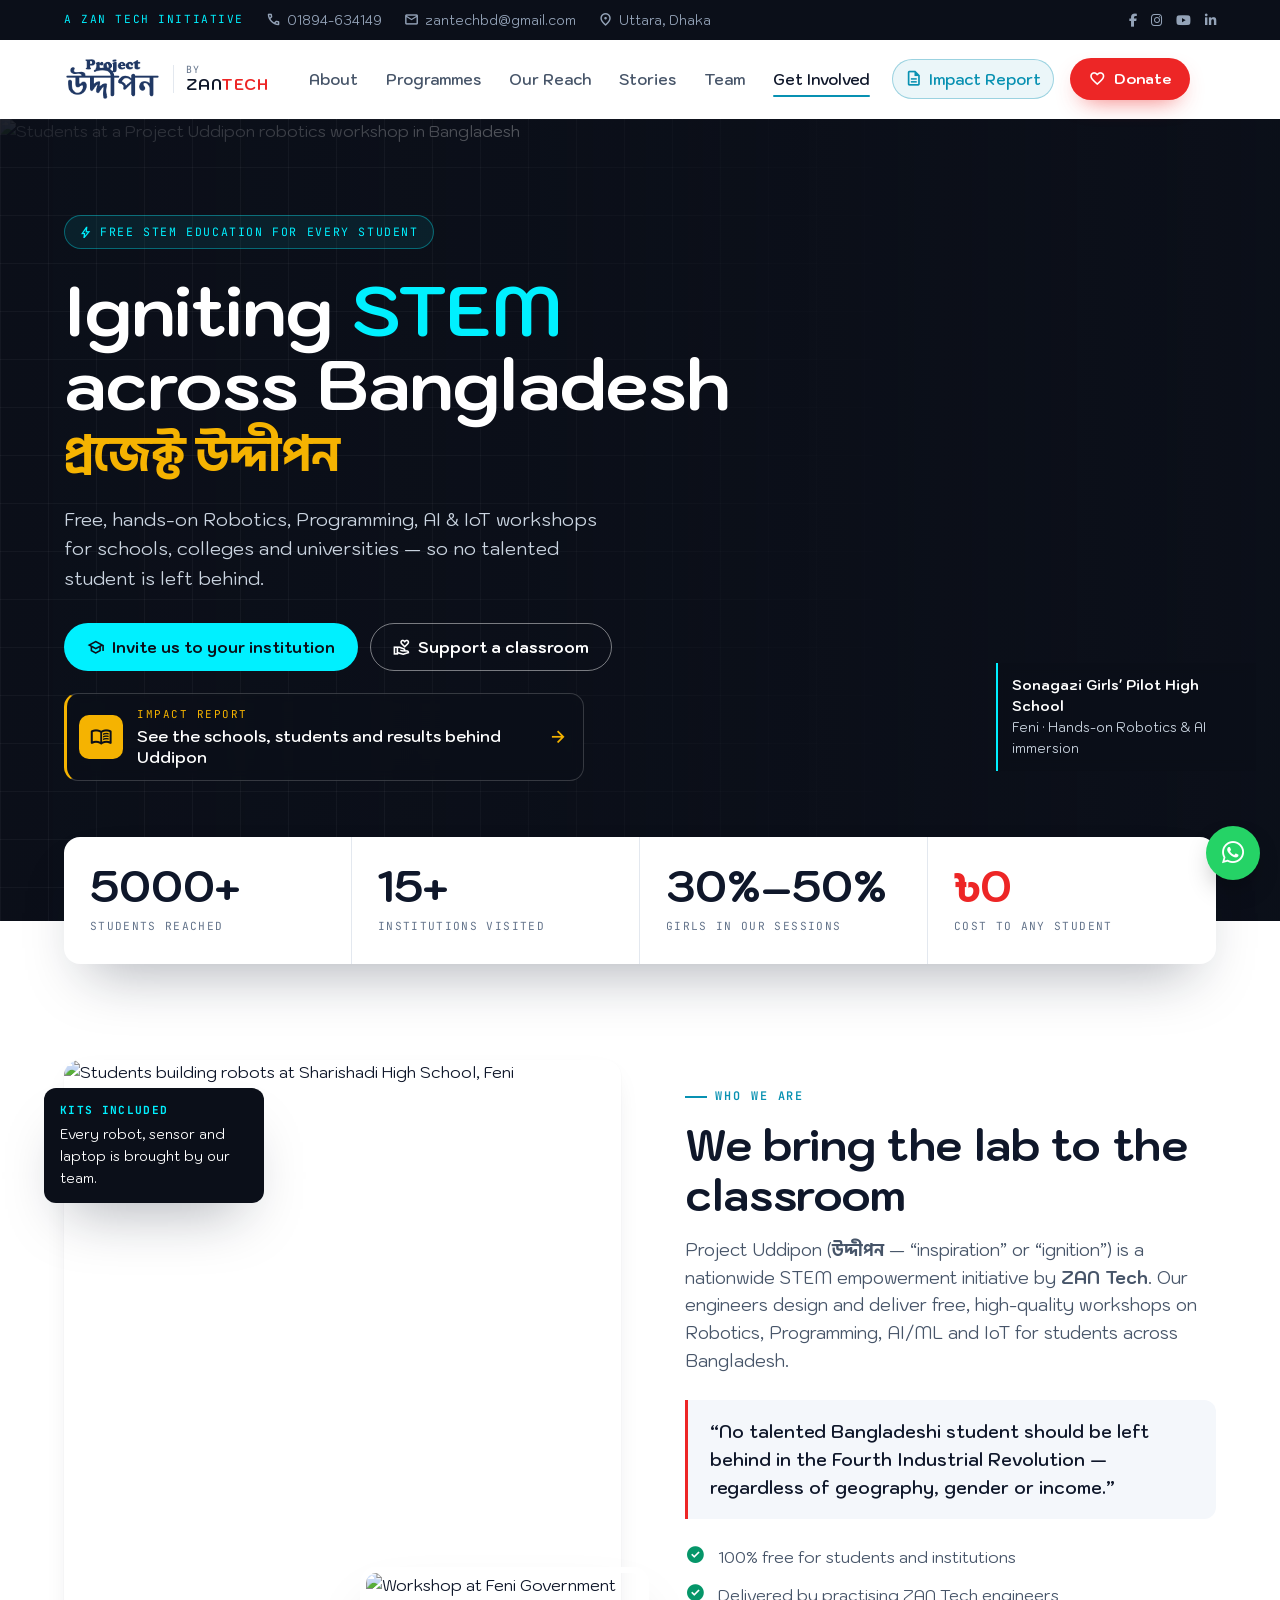
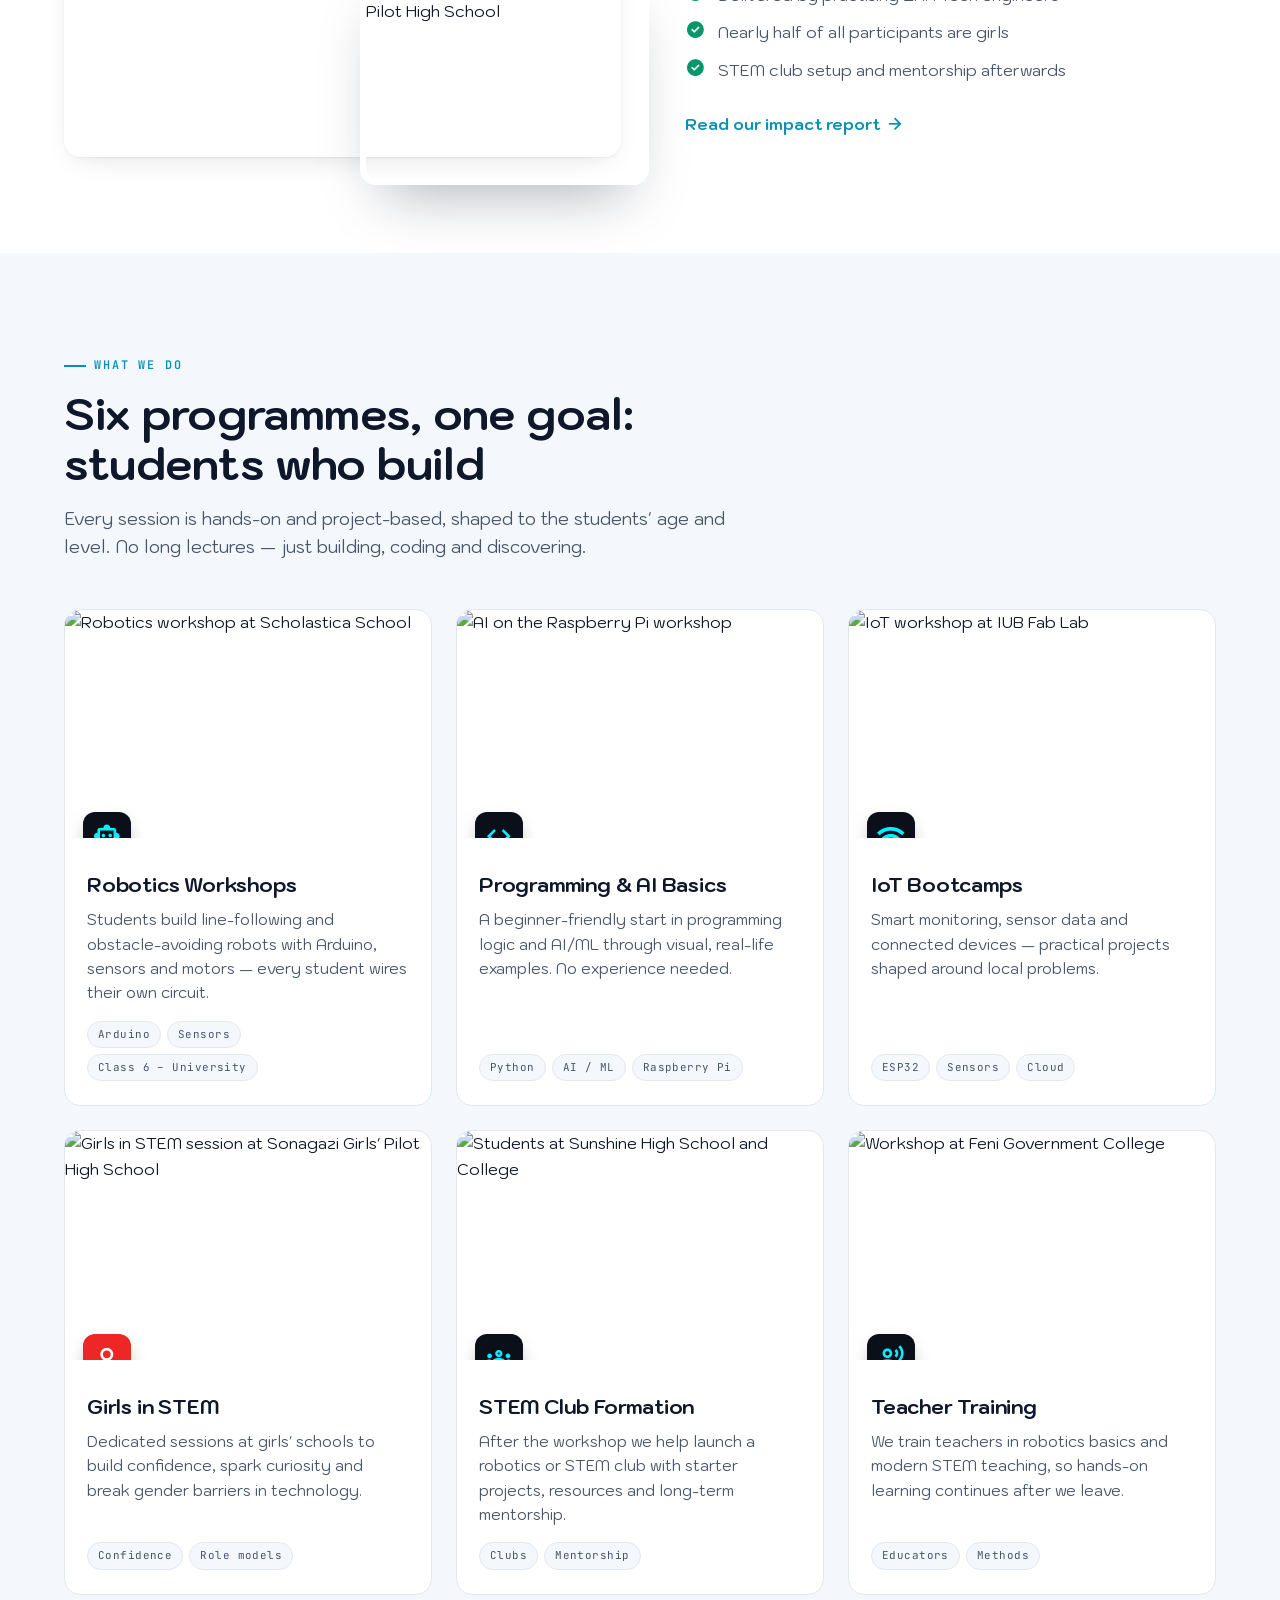
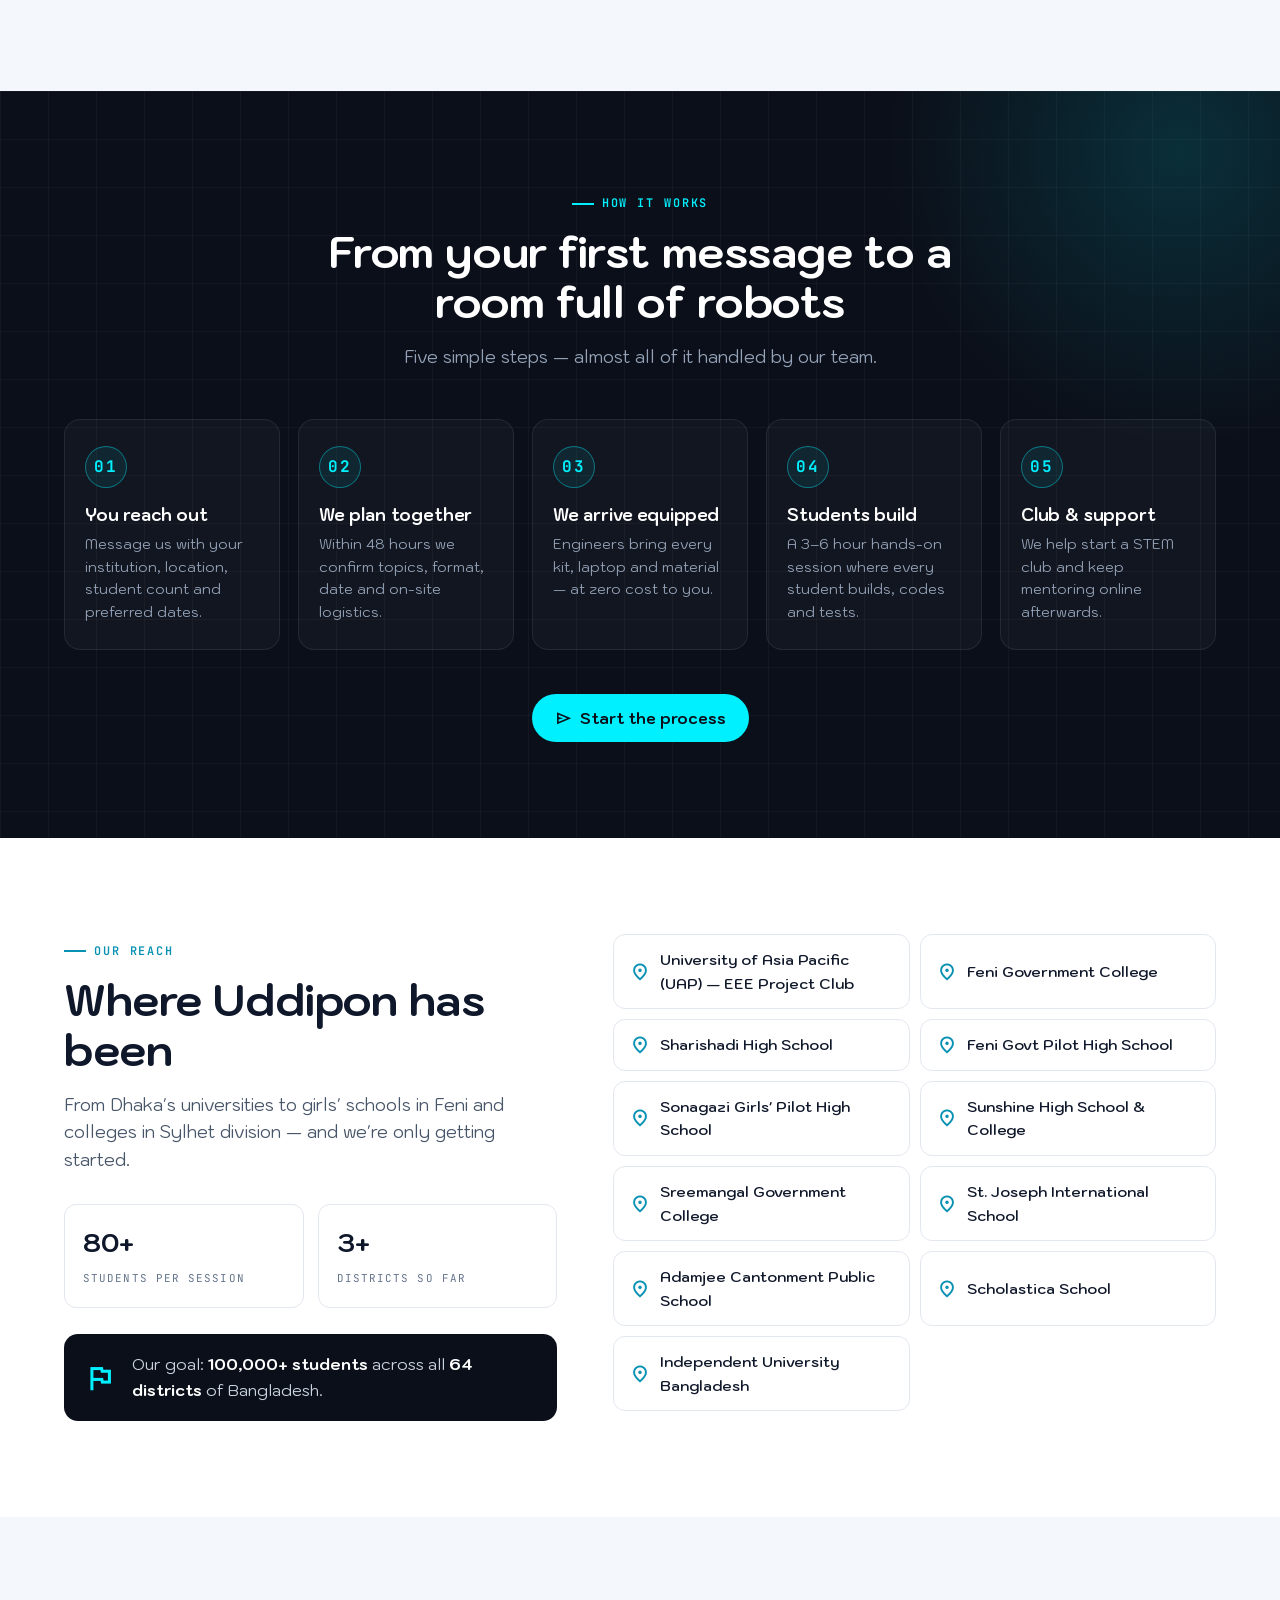
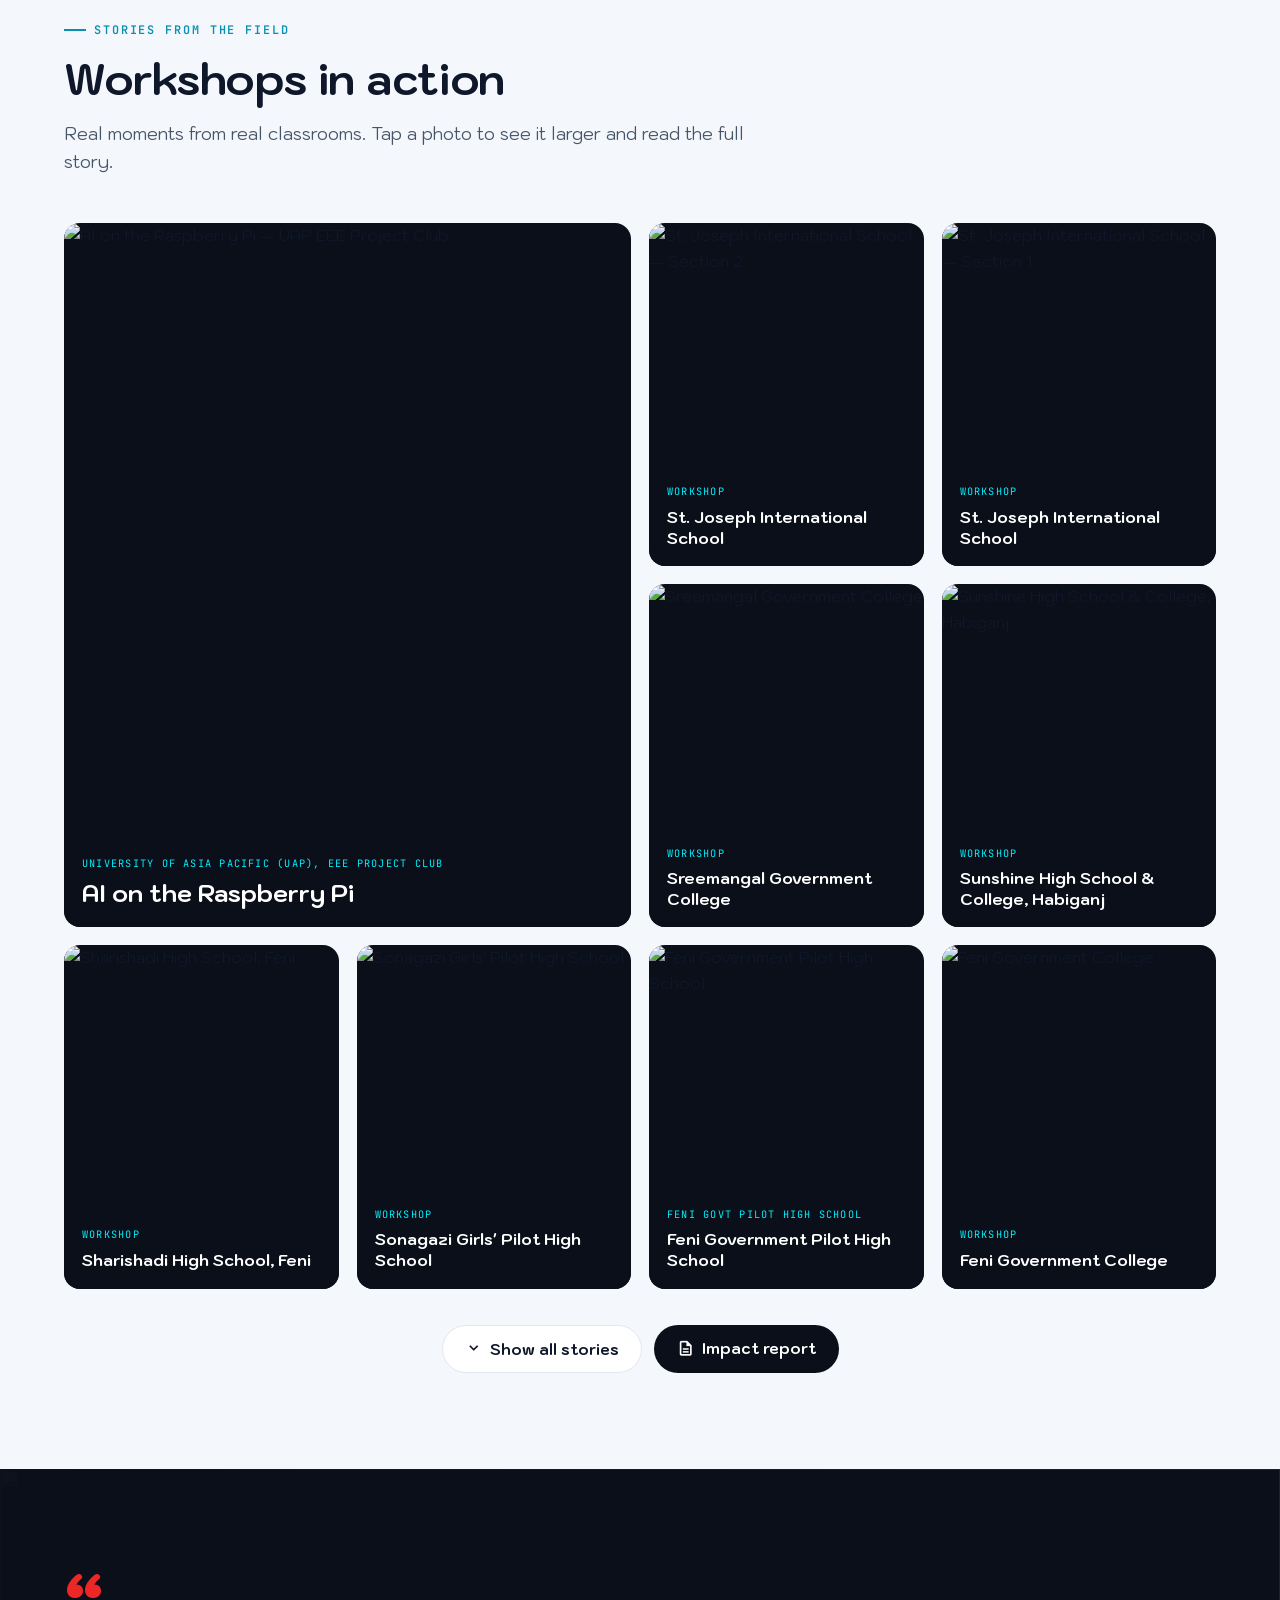
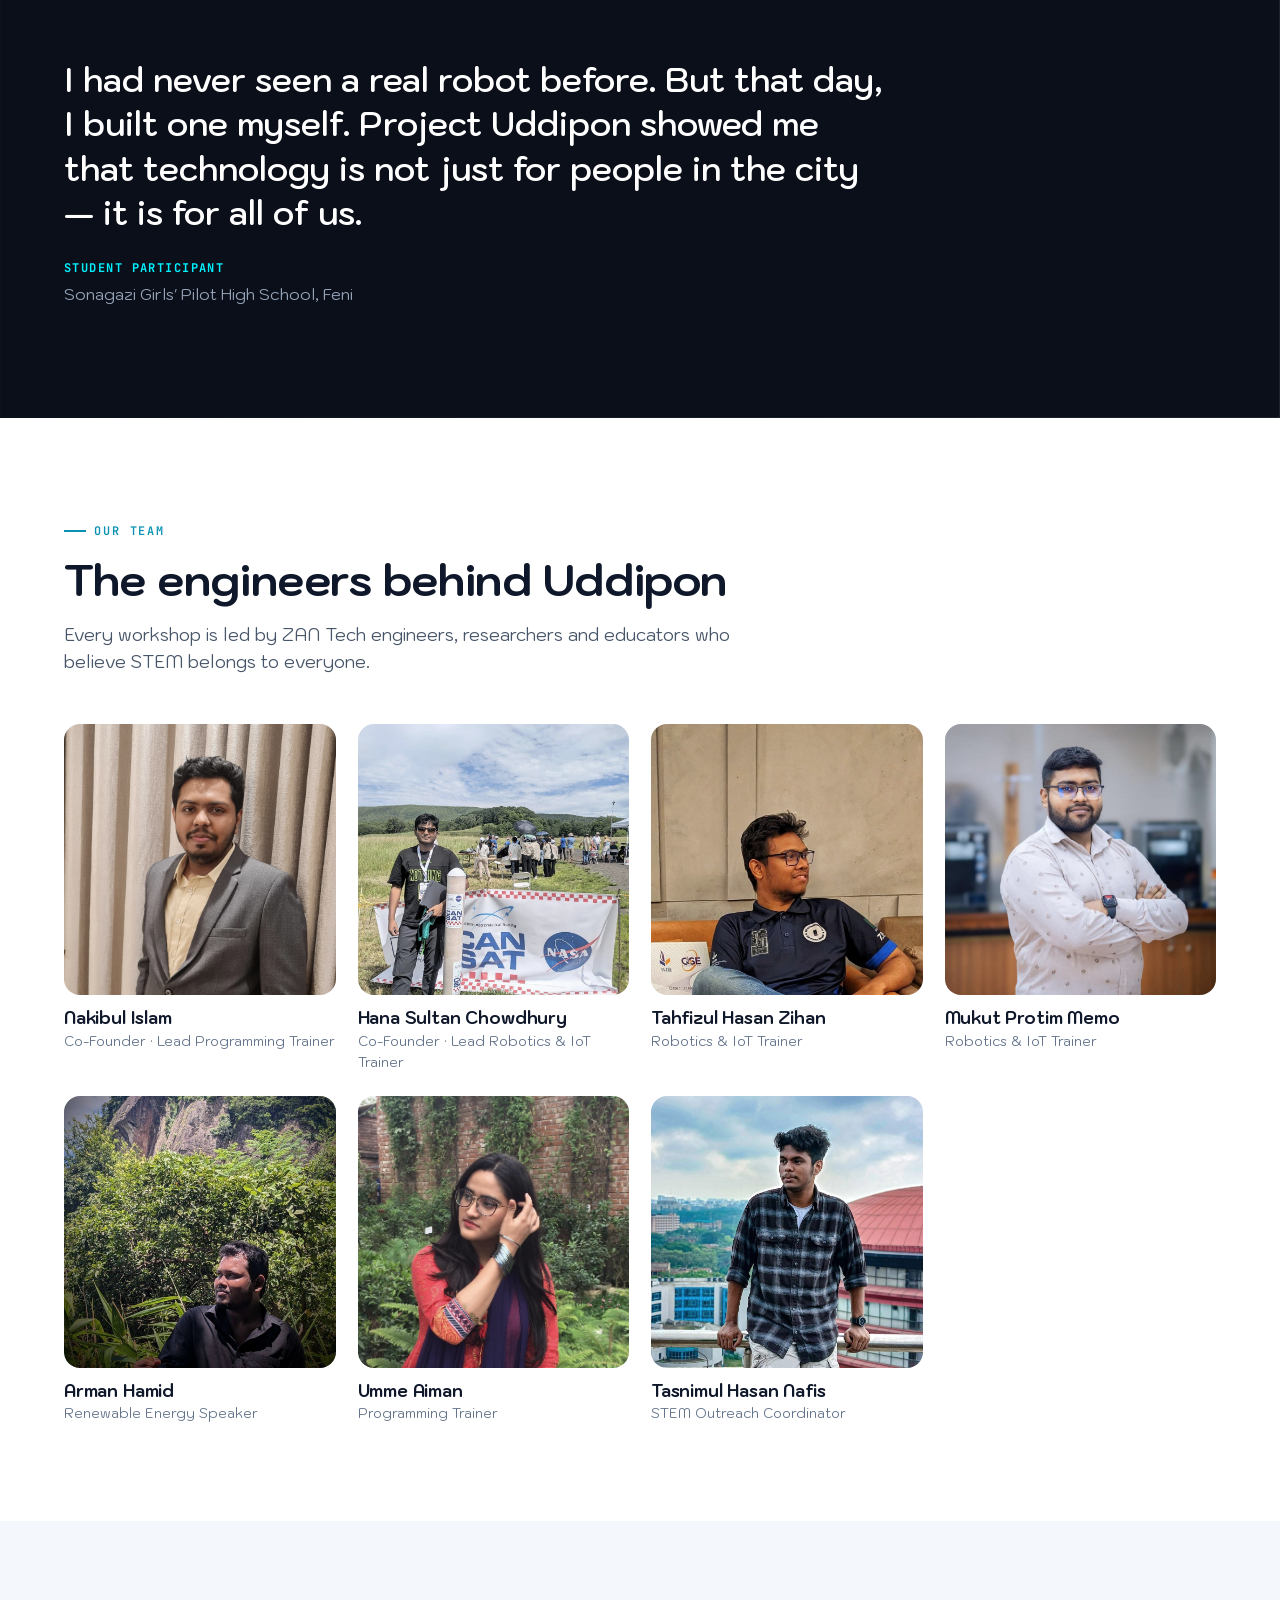
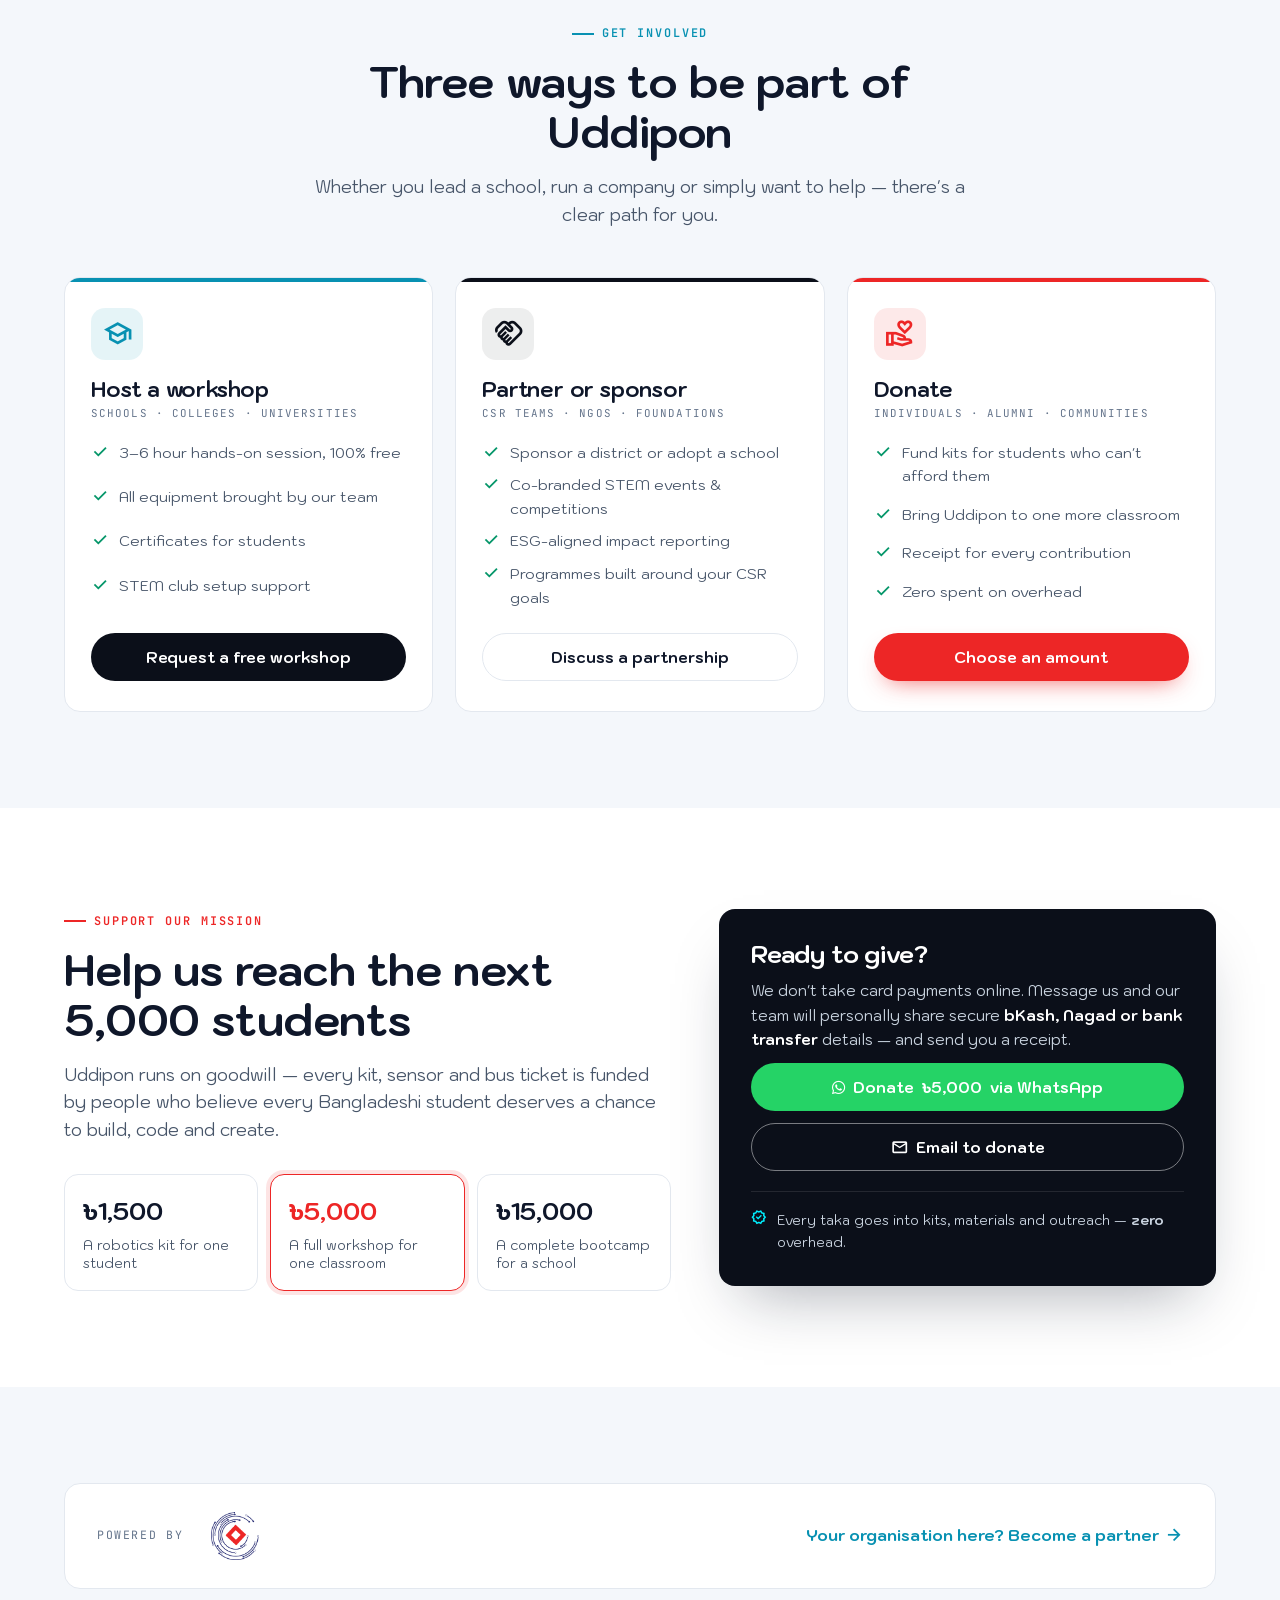
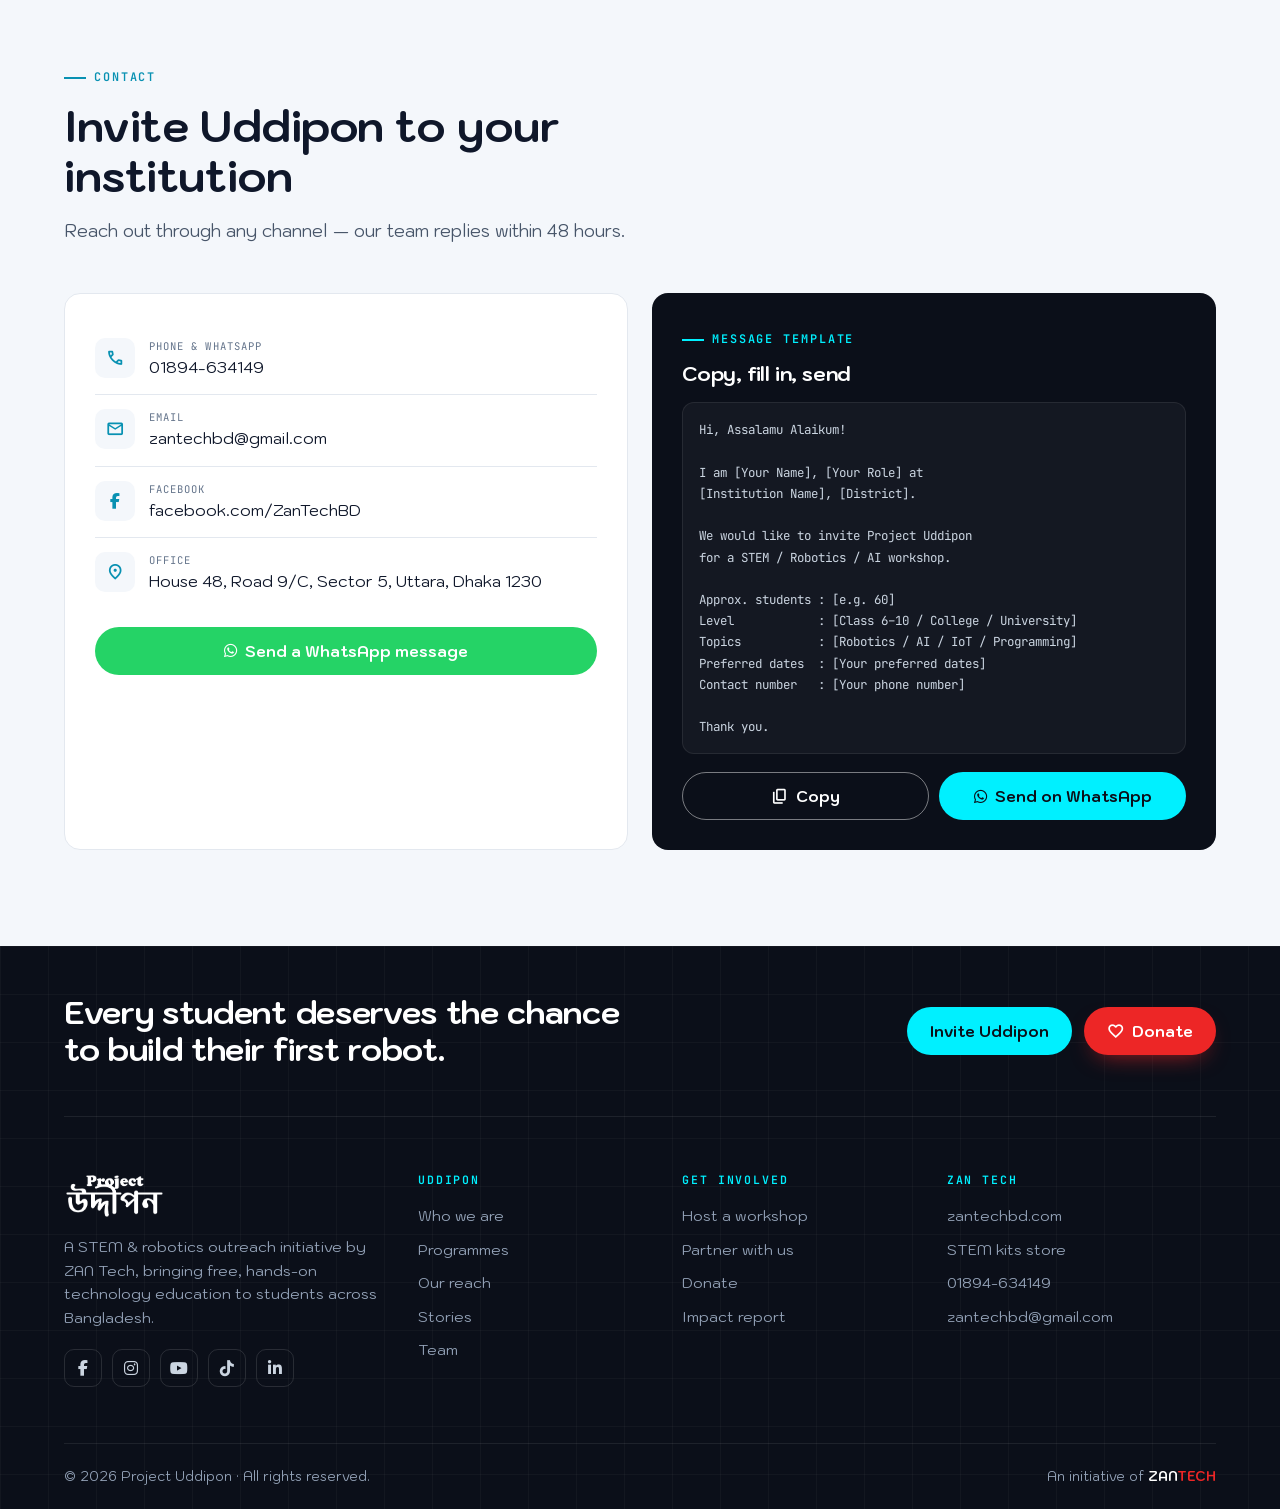
==== commit 98d076ec: "Put the Impact Report at the top of the homepage - Highlighted "Impact Report" button in the main me" ====
--- a/index.html
+++ b/index.html
@@ -101,6 +101,9 @@
           <a class="nav-link" href="#stories">Stories</a>
           <a class="nav-link" href="#team">Team</a>
           <a class="nav-link" href="#get-involved">Get Involved</a>
+          <a class="nav-link nav-report" href="portfolio.html" target="_blank" rel="noopener"
+            ><span class="material-symbols-outlined">description</span> Impact Report</a
+          >
           <div class="header-cta">
             <a href="#contact" class="btn btn-line">Invite Uddipon</a>
             <a href="#donate" class="btn btn-red"
@@ -146,6 +149,14 @@
                 ><span class="material-symbols-outlined">volunteer_activism</span> Support a classroom</a
               >
             </div>
+            <a href="portfolio.html" target="_blank" rel="noopener" class="hero-report">
+              <span class="hero-report-icon material-symbols-outlined">menu_book</span>
+              <span class="hero-report-text">
+                <small>Impact Report</small>
+                <b>See the schools, students and results behind Uddipon</b>
+              </span>
+              <span class="hero-report-go material-symbols-outlined">arrow_forward</span>
+            </a>
           </div>
         </div>
         <div class="hero-caption">
--- a/assets/css/site.css
+++ b/assets/css/site.css
@@ -189,6 +189,7 @@
   font-weight: 600;
   color: var(--body);
   border-radius: 8px;
+  white-space: nowrap;
   transition: color 0.2s ease;
 }
 .nav a.nav-link:hover,
@@ -203,8 +204,24 @@
   border-radius: 2px;
   background: var(--teal);
 }
+/* Impact Report: a highlighted menu item so the report is one click away */
+.nav a.nav-link.nav-report {
+  display: inline-flex;
+  align-items: center;
+  gap: 6px;
+  margin-left: 6px;
+  padding: 7px 12px;
+  border: 1px solid rgb(8 145 178 / 0.35);
+  border-radius: 999px;
+  background: rgb(8 145 178 / 0.08);
+  color: var(--teal);
+}
+.nav a.nav-link.nav-report .material-symbols-outlined { font-size: 1.1rem; }
+.nav a.nav-link.nav-report:hover { background: var(--teal); border-color: var(--teal); color: #fff; }
 .header-cta { display: flex; gap: 10px; margin-left: 12px; }
 .header-cta .btn { min-height: 42px; padding: 0 18px; font-size: 0.9rem; }
+/* The hero already offers "Invite us", so the header keeps just Donate (the drawer shows both) */
+.header-cta .btn-line { display: none; }
 
 .nav-toggle {
   display: none;
@@ -249,7 +266,7 @@
   background-size: 48px 48px;
   mask-image: linear-gradient(90deg, #000 30%, transparent 75%);
 }
-.hero-content { position: relative; padding: 120px 0 150px; max-width: 700px; }
+.hero-content { position: relative; padding: 96px 0 140px; max-width: 700px; }
 .hero-badge {
   display: inline-flex;
   align-items: center;
@@ -269,7 +286,46 @@
 .hero h1 .accent { color: var(--cyan); }
 .hero h1 .bn { display: block; font-family: "Hind Siliguri", var(--font); color: var(--sun); font-size: 0.7em; margin-top: 10px; font-weight: 700; }
 .hero p.hero-lead { margin-top: 22px; font-size: 1.15rem; color: #cbd5e1; max-width: 560px; }
-.hero-actions { display: flex; flex-wrap: wrap; gap: 12px; margin-top: 34px; }
+.hero-actions { display: flex; flex-wrap: wrap; gap: 12px; margin-top: 30px; }
+.hero-report {
+  display: flex;
+  align-items: center;
+  gap: 14px;
+  max-width: 520px;
+  margin-top: 22px;
+  padding: 12px 16px 12px 12px;
+  border: 1px solid rgb(255 255 255 / 0.18);
+  border-left: 3px solid var(--sun);
+  border-radius: 14px;
+  background: rgb(11 15 25 / 0.55);
+  backdrop-filter: blur(6px);
+  -webkit-backdrop-filter: blur(6px);
+  color: #fff;
+  transition: border-color 0.2s ease, background 0.2s ease;
+}
+.hero-report:hover { border-color: rgb(255 255 255 / 0.4); border-left-color: var(--sun); background: rgb(11 15 25 / 0.75); }
+.hero-report-icon {
+  flex: none;
+  display: grid;
+  place-items: center;
+  width: 44px;
+  height: 44px;
+  border-radius: 10px;
+  background: var(--sun);
+  color: var(--navy);
+  font-size: 1.4rem;
+}
+.hero-report-text { display: flex; flex-direction: column; gap: 2px; min-width: 0; }
+.hero-report-text small {
+  font-family: var(--mono);
+  font-size: 0.68rem;
+  letter-spacing: 0.14em;
+  text-transform: uppercase;
+  color: var(--sun);
+}
+.hero-report-text b { font-size: 0.98rem; font-weight: 600; line-height: 1.35; }
+.hero-report-go { flex: none; margin-left: auto; color: var(--sun); transition: transform 0.2s ease; }
+.hero-report:hover .hero-report-go { transform: translateX(4px); }
 .hero-caption {
   position: absolute;
   right: 24px;
@@ -805,21 +861,18 @@
 
 /* ── Responsive ─────────────────────────────────────── */
 @media (max-width: 1100px) {
-  .header-cta .btn-line { display: none; }
-  .nav a.nav-link { padding: 8px 9px; }
   .steps { grid-template-columns: repeat(3, 1fr); }
   .team { grid-template-columns: repeat(3, 1fr); }
 }
 
-@media (max-width: 960px) {
-  .section { padding: 72px 0; }
-  .utility-hide-md { display: none; }
-
+/* The full menu (with Impact Report) needs ~1150px; below that use the drawer */
+@media (max-width: 1180px) {
   /* Mobile navigation drawer.
      backdrop-filter would make the header the containing block for the
      fixed drawer (trapping it inside the 70px bar), so drop it here. */
   .header { backdrop-filter: none; -webkit-backdrop-filter: none; background: #fff; }
-  .nav-toggle { display: flex; }
+  /* Toggle stays above the open drawer so it doubles as the close button */
+  .nav-toggle { display: flex; position: relative; z-index: 80; }
   .nav {
     position: fixed;
     top: 0;
@@ -839,12 +892,18 @@
   .nav.nav-open { transform: none; }
   .nav a.nav-link { padding: 14px 12px; font-size: 1.05rem; border-bottom: 1px solid var(--line); border-radius: 0; }
   .nav a.nav-link.active::after { display: none; }
+  .nav a.nav-link.nav-report { margin: 12px 0 0; padding: 12px 14px; border-radius: 12px; justify-content: center; }
   .header-cta { flex-direction: column; margin: 18px 0 0; }
   .header-cta .btn,
   .header-cta .btn-line { display: inline-flex; width: 100%; min-height: 48px; }
   .nav-close { display: flex !important; }
   .nav-scrim { position: fixed; inset: 0; background: rgb(11 15 25 / 0.5); z-index: 65; opacity: 0; pointer-events: none; transition: opacity 0.25s ease; }
   .nav-scrim.show { opacity: 1; pointer-events: auto; }
+}
+
+@media (max-width: 960px) {
+  .section { padding: 72px 0; }
+  .utility-hide-md { display: none; }
 
   .hero-content { padding: 90px 0 140px; }
   .hero-caption { display: none; }
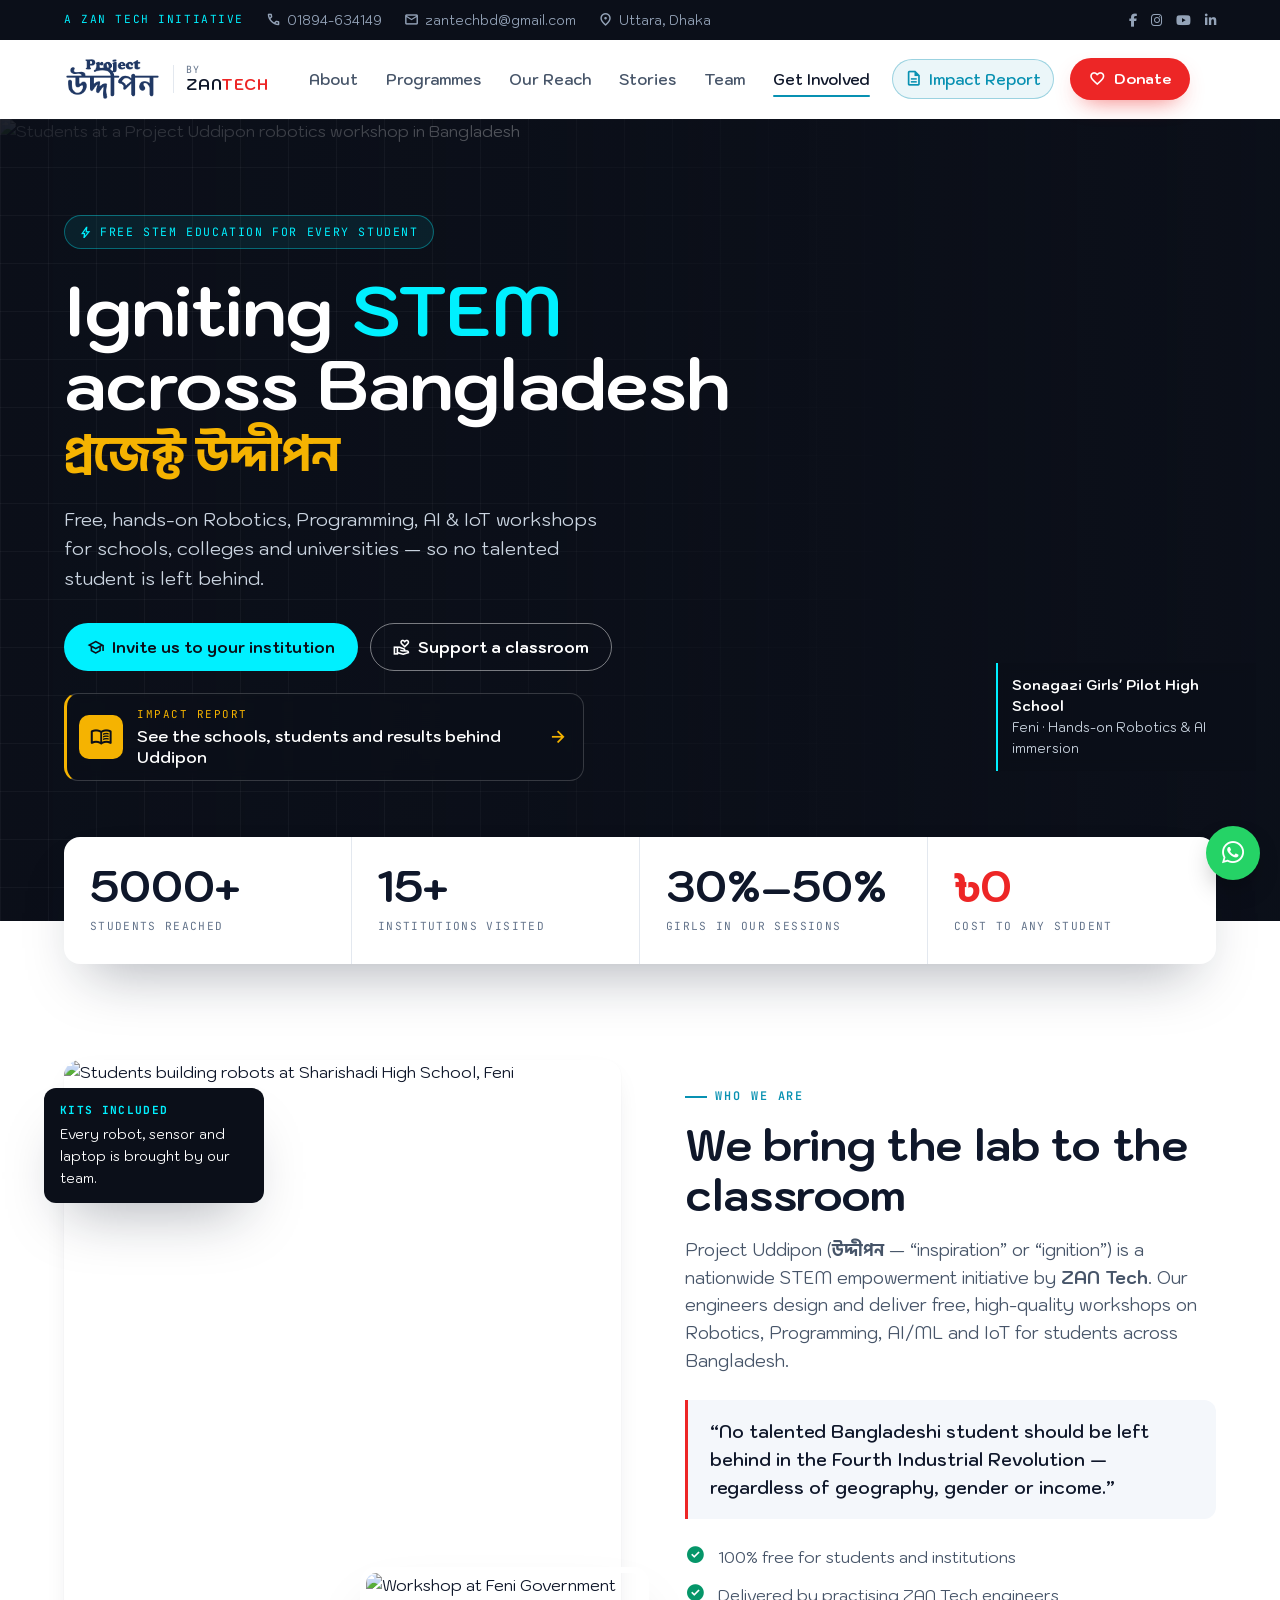
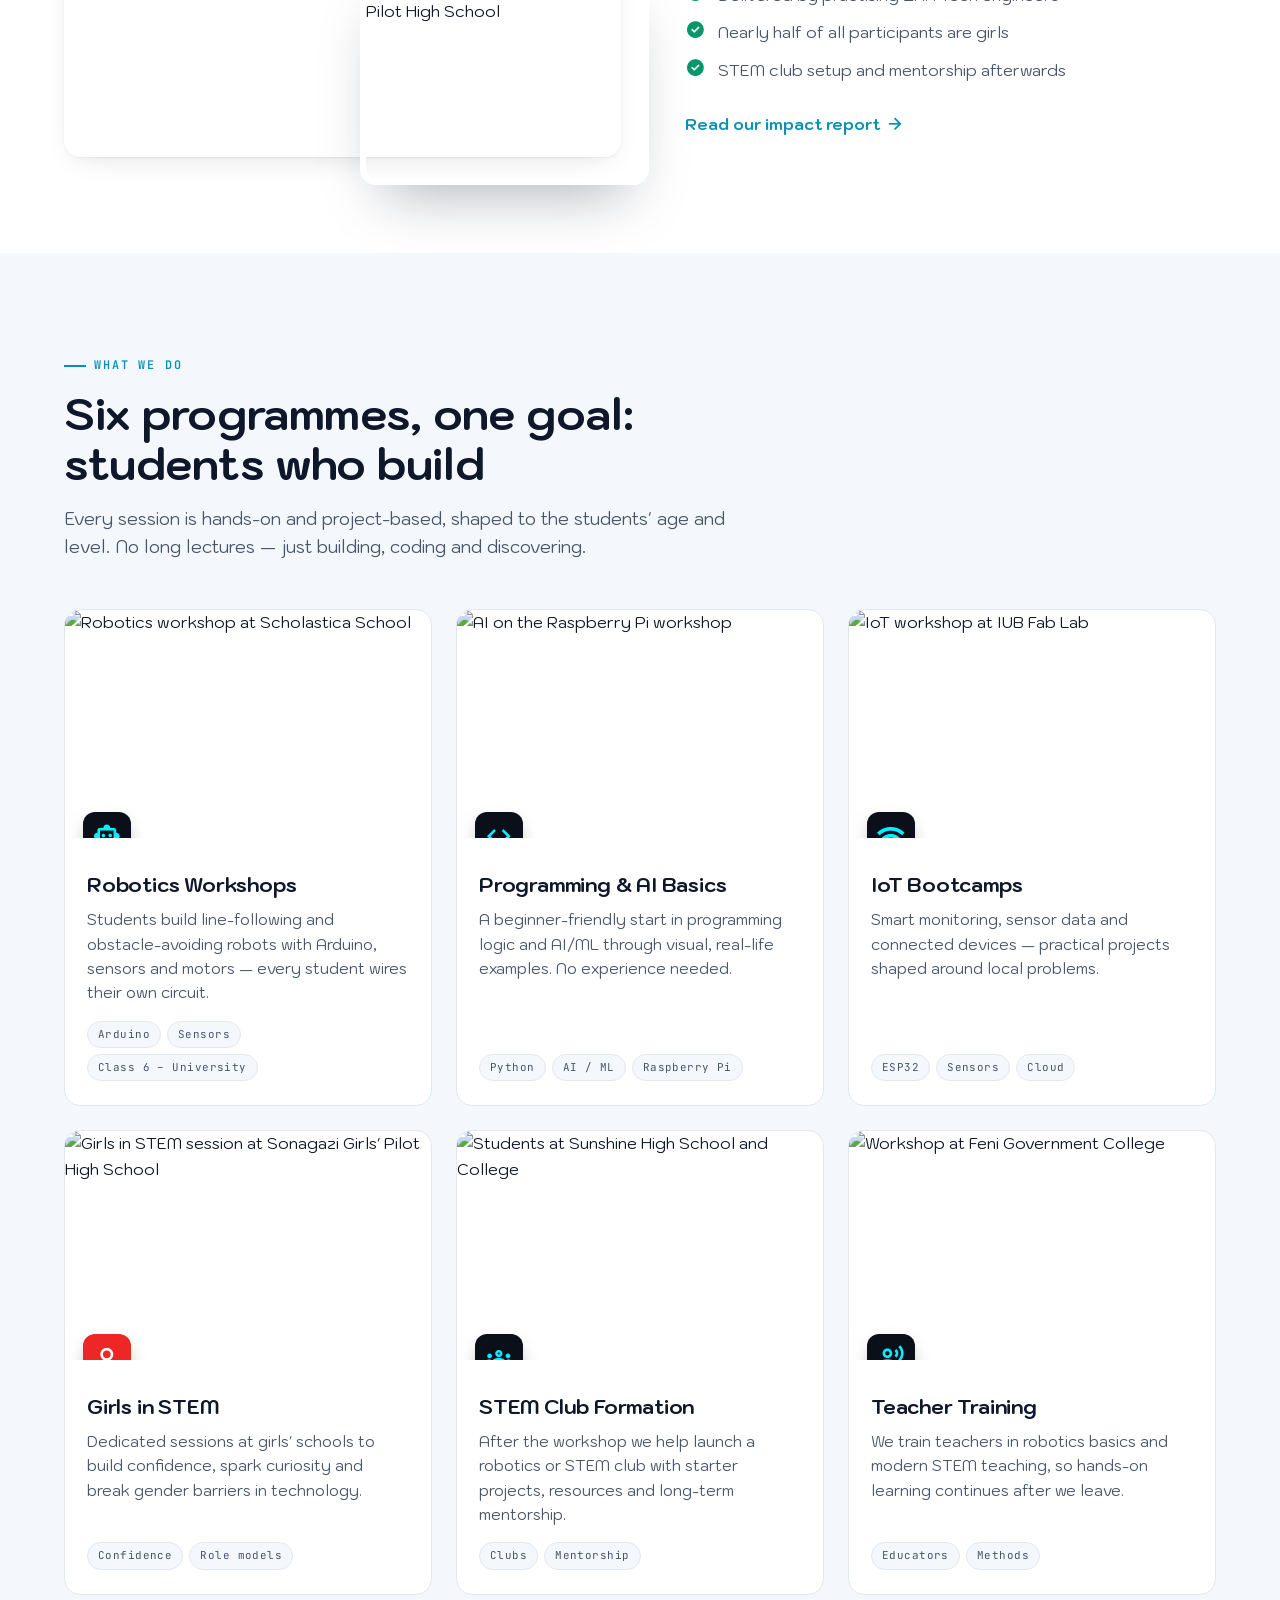
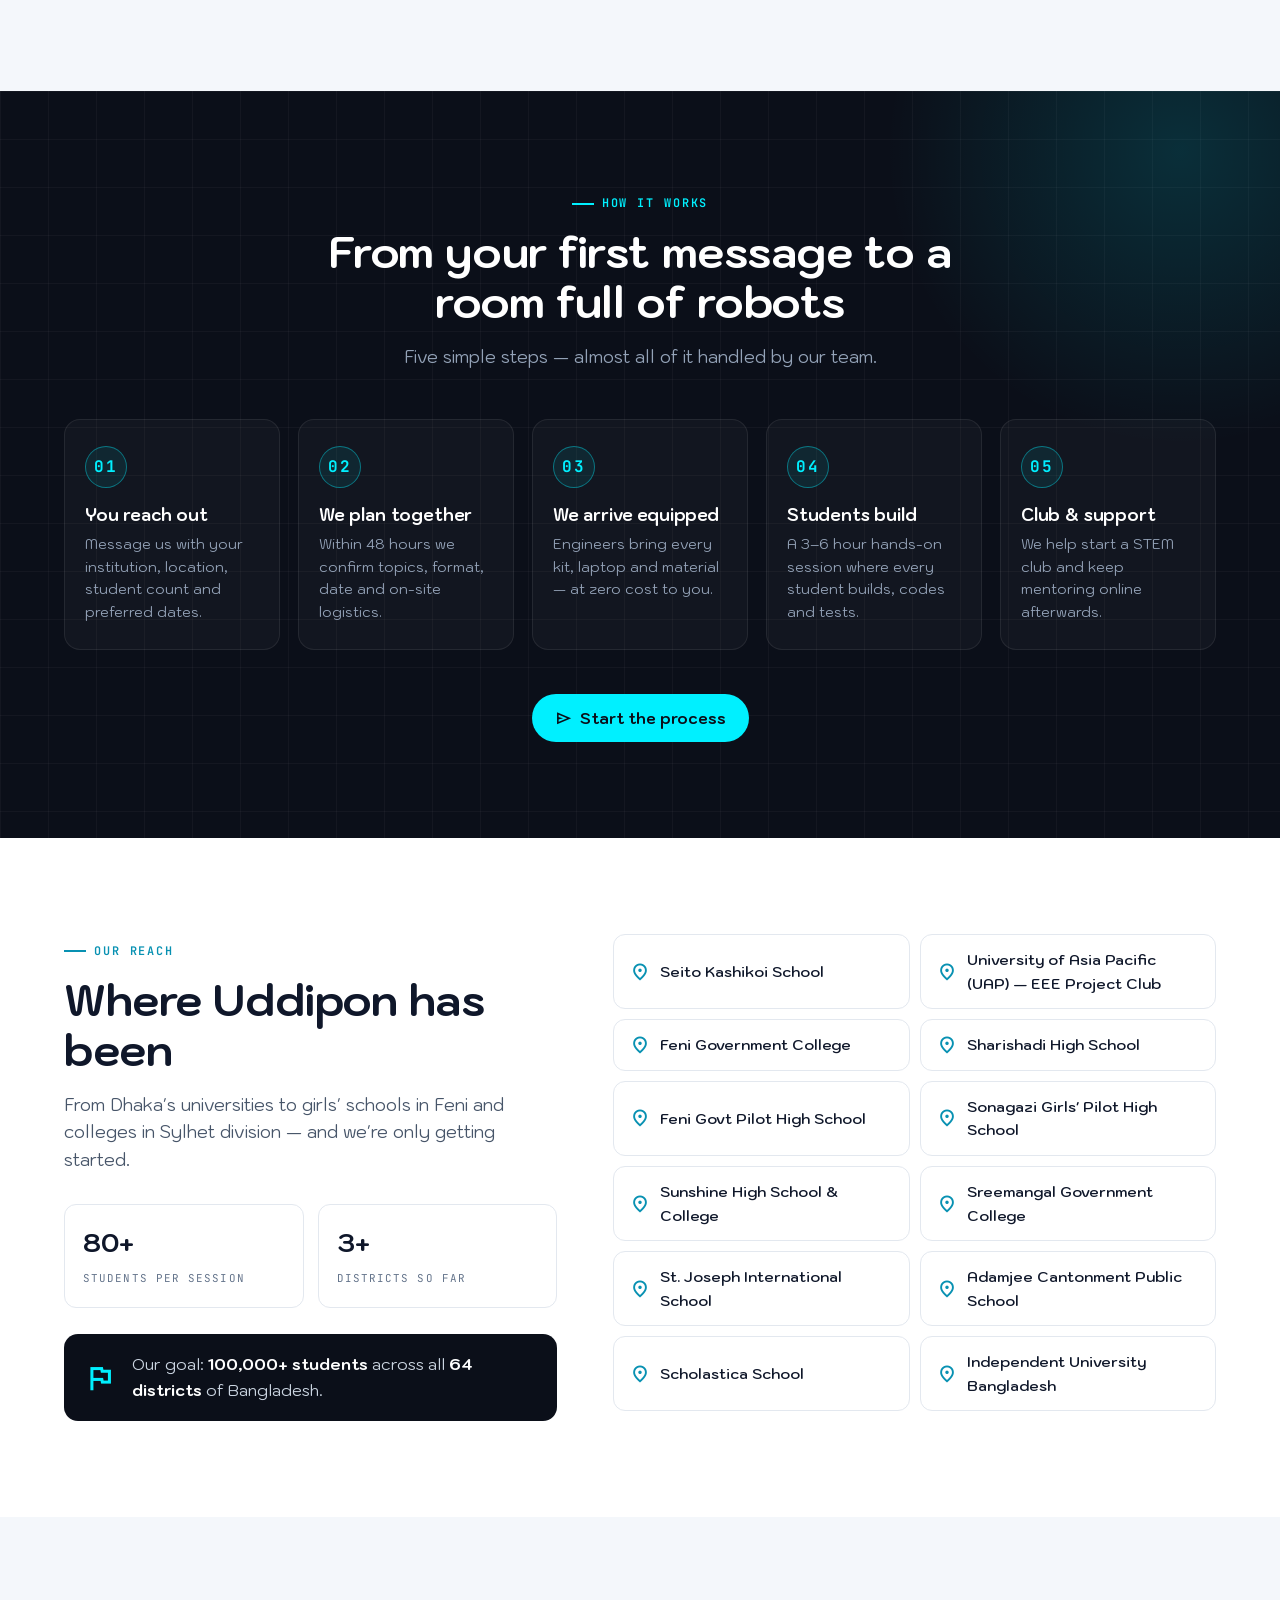
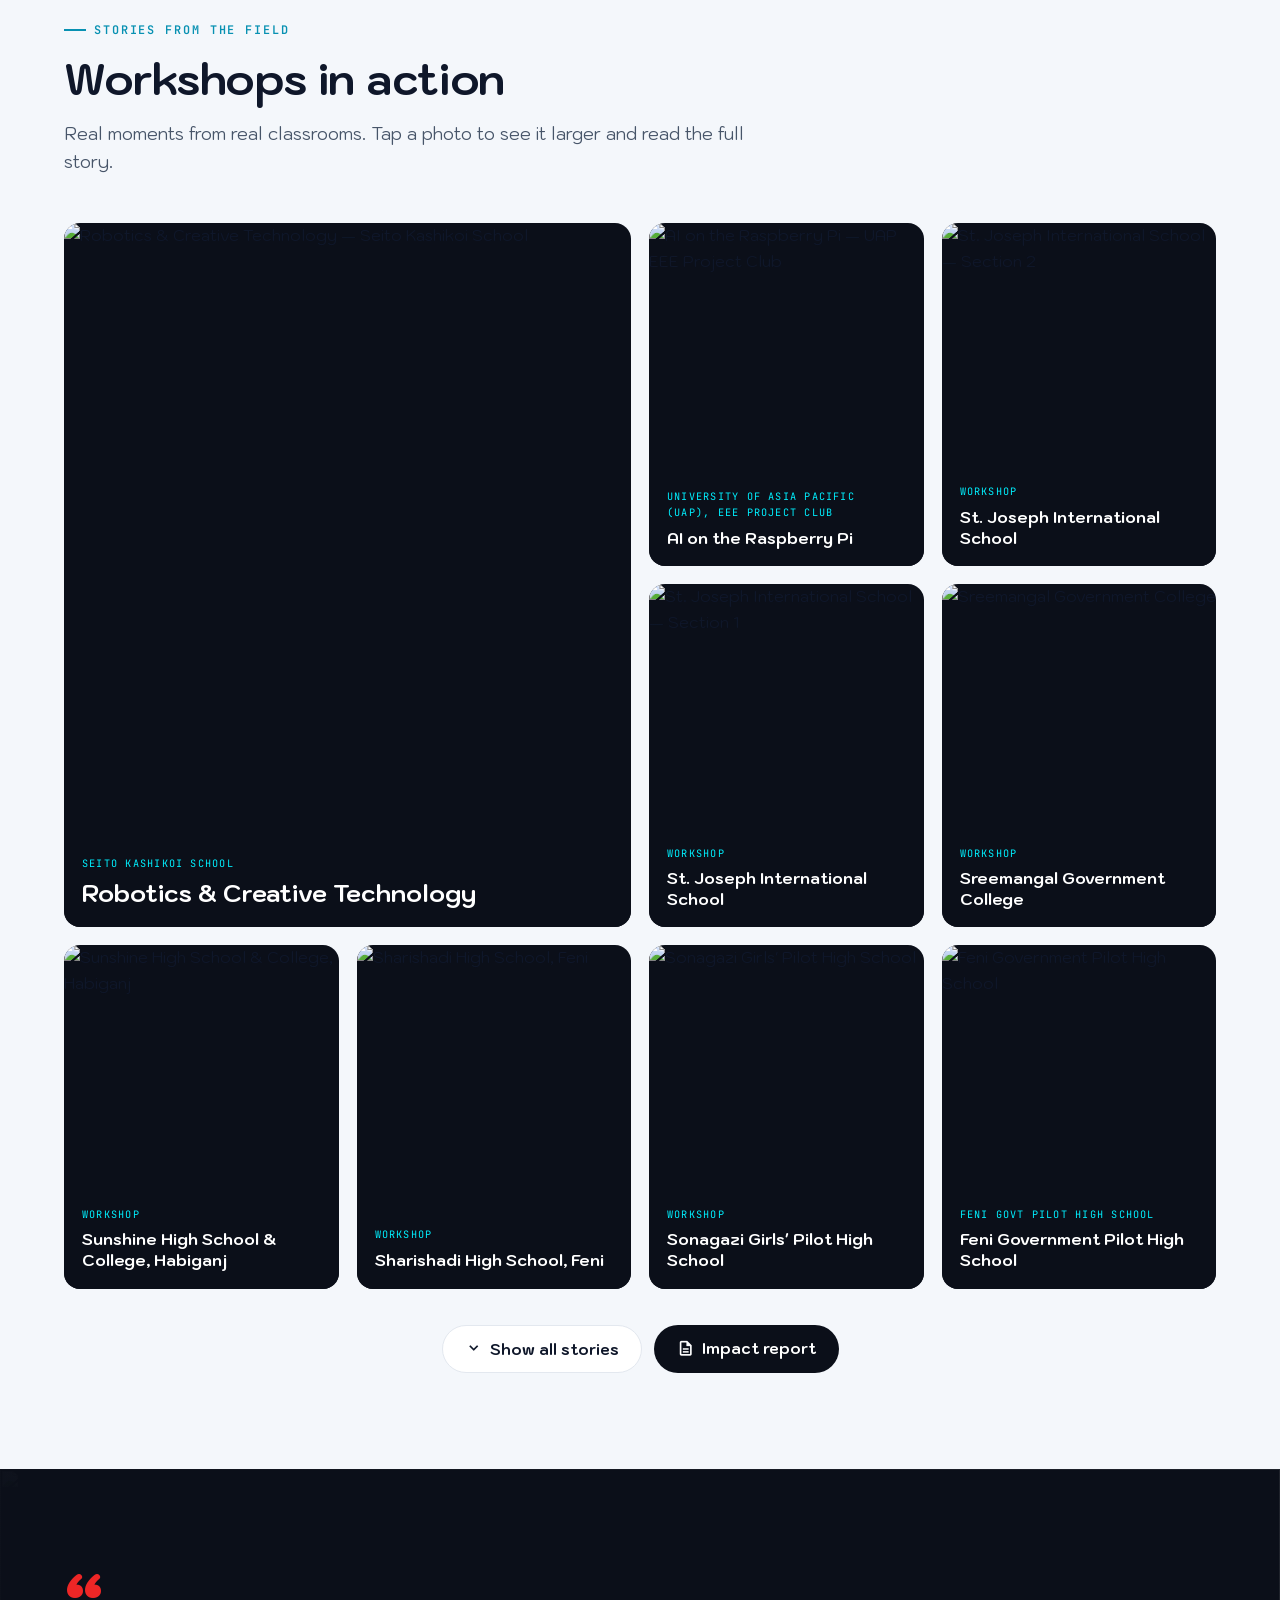
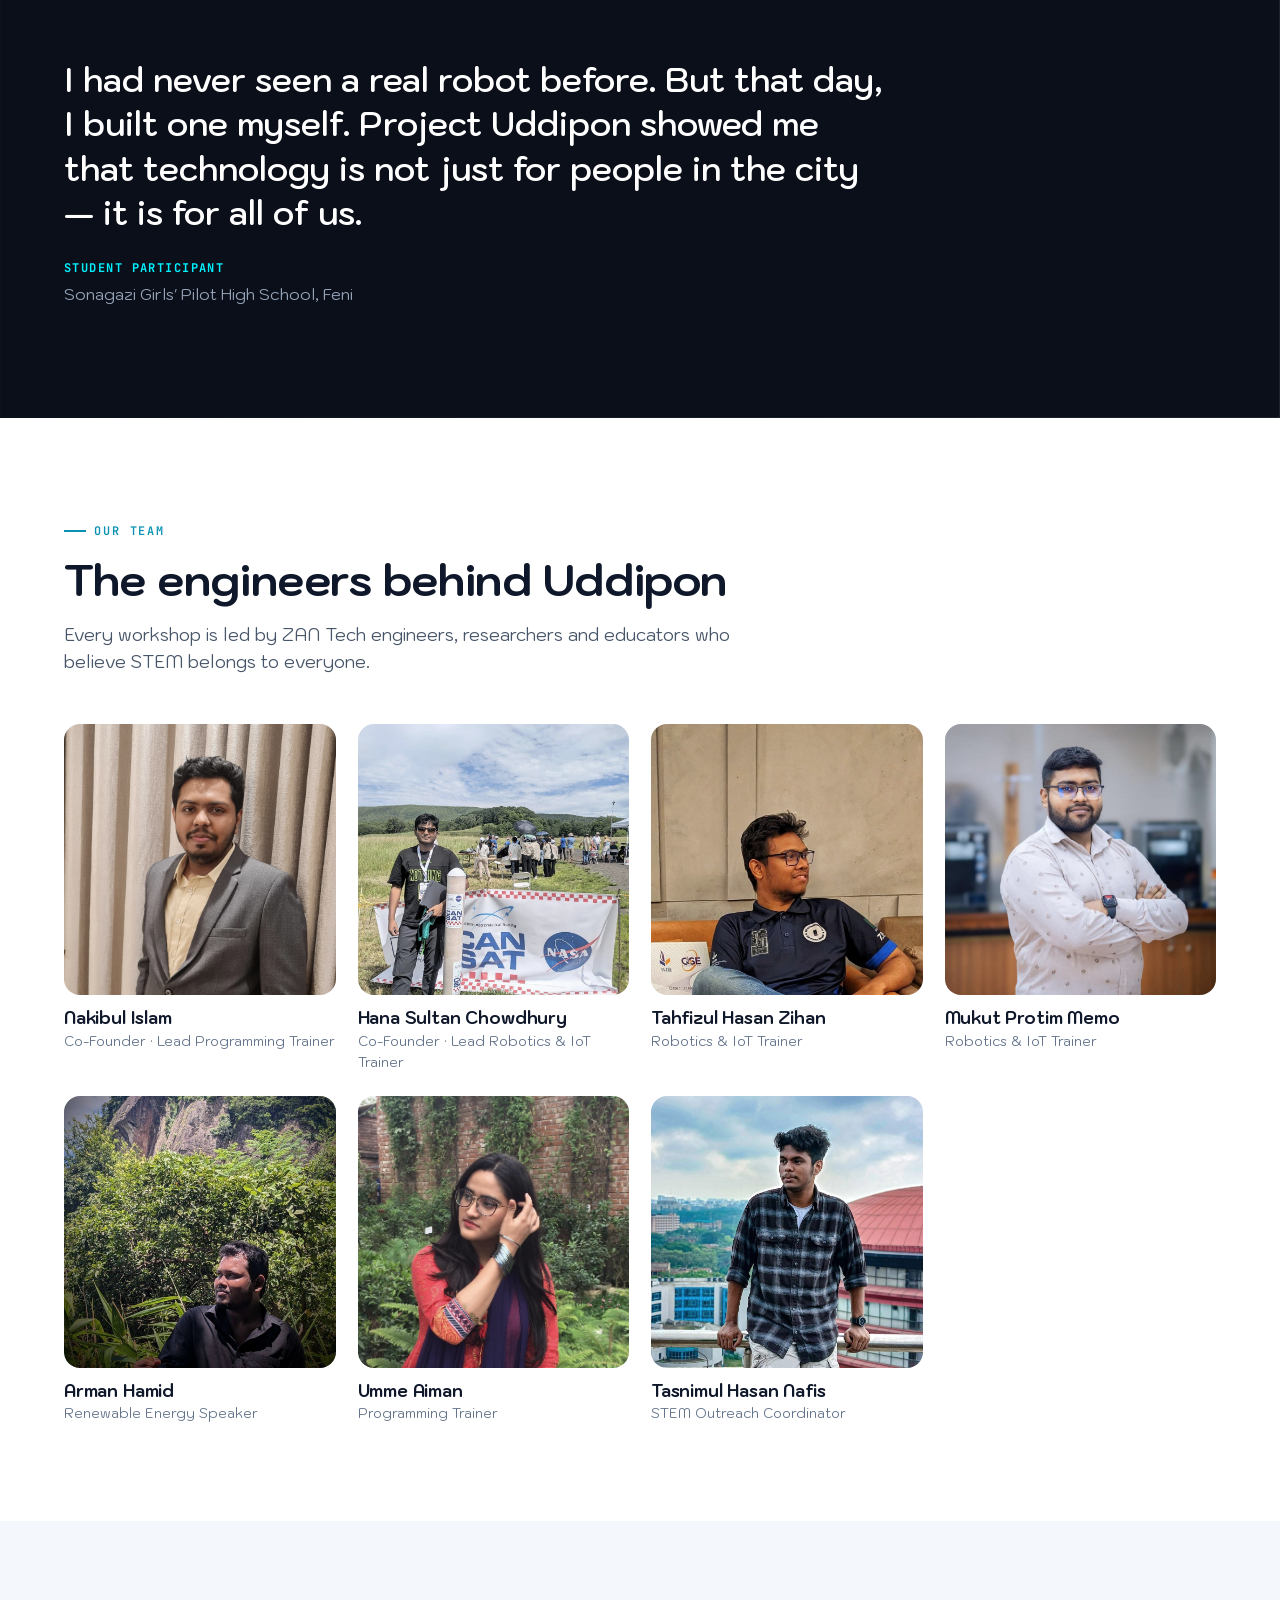
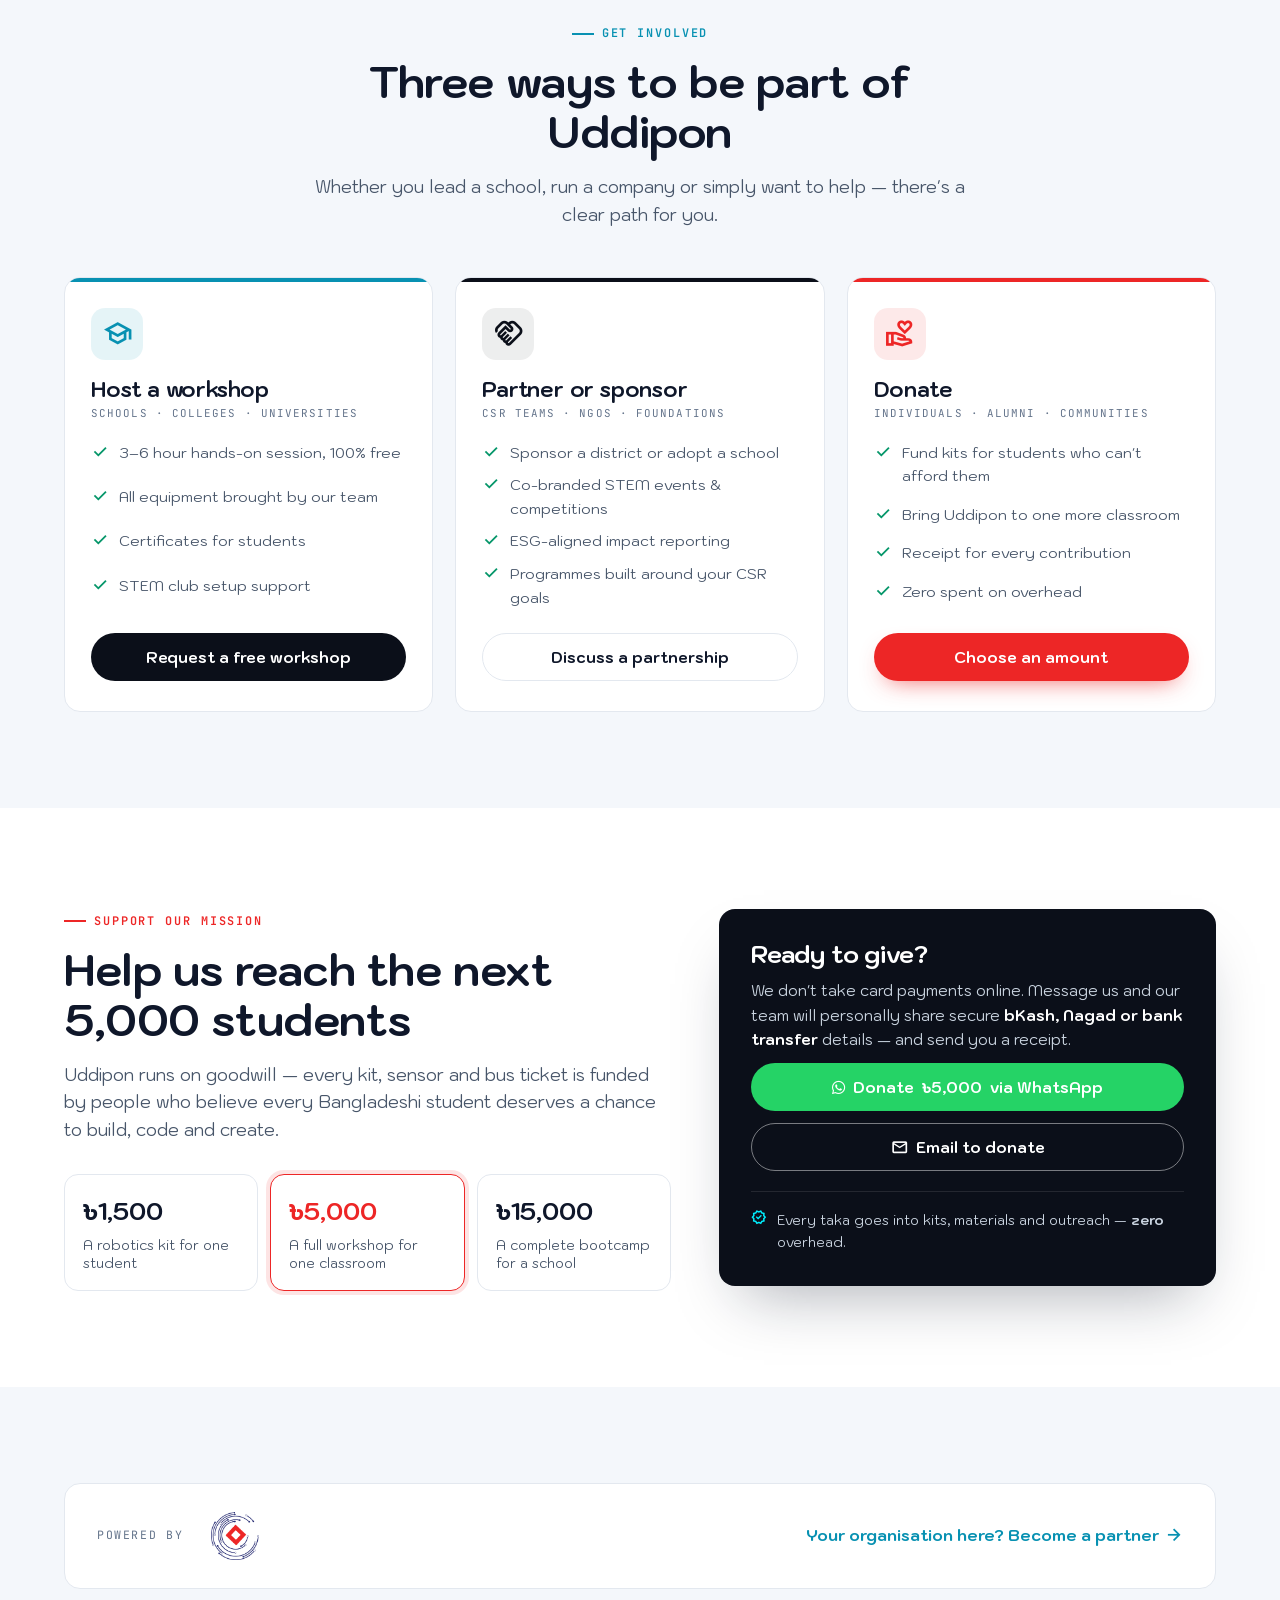
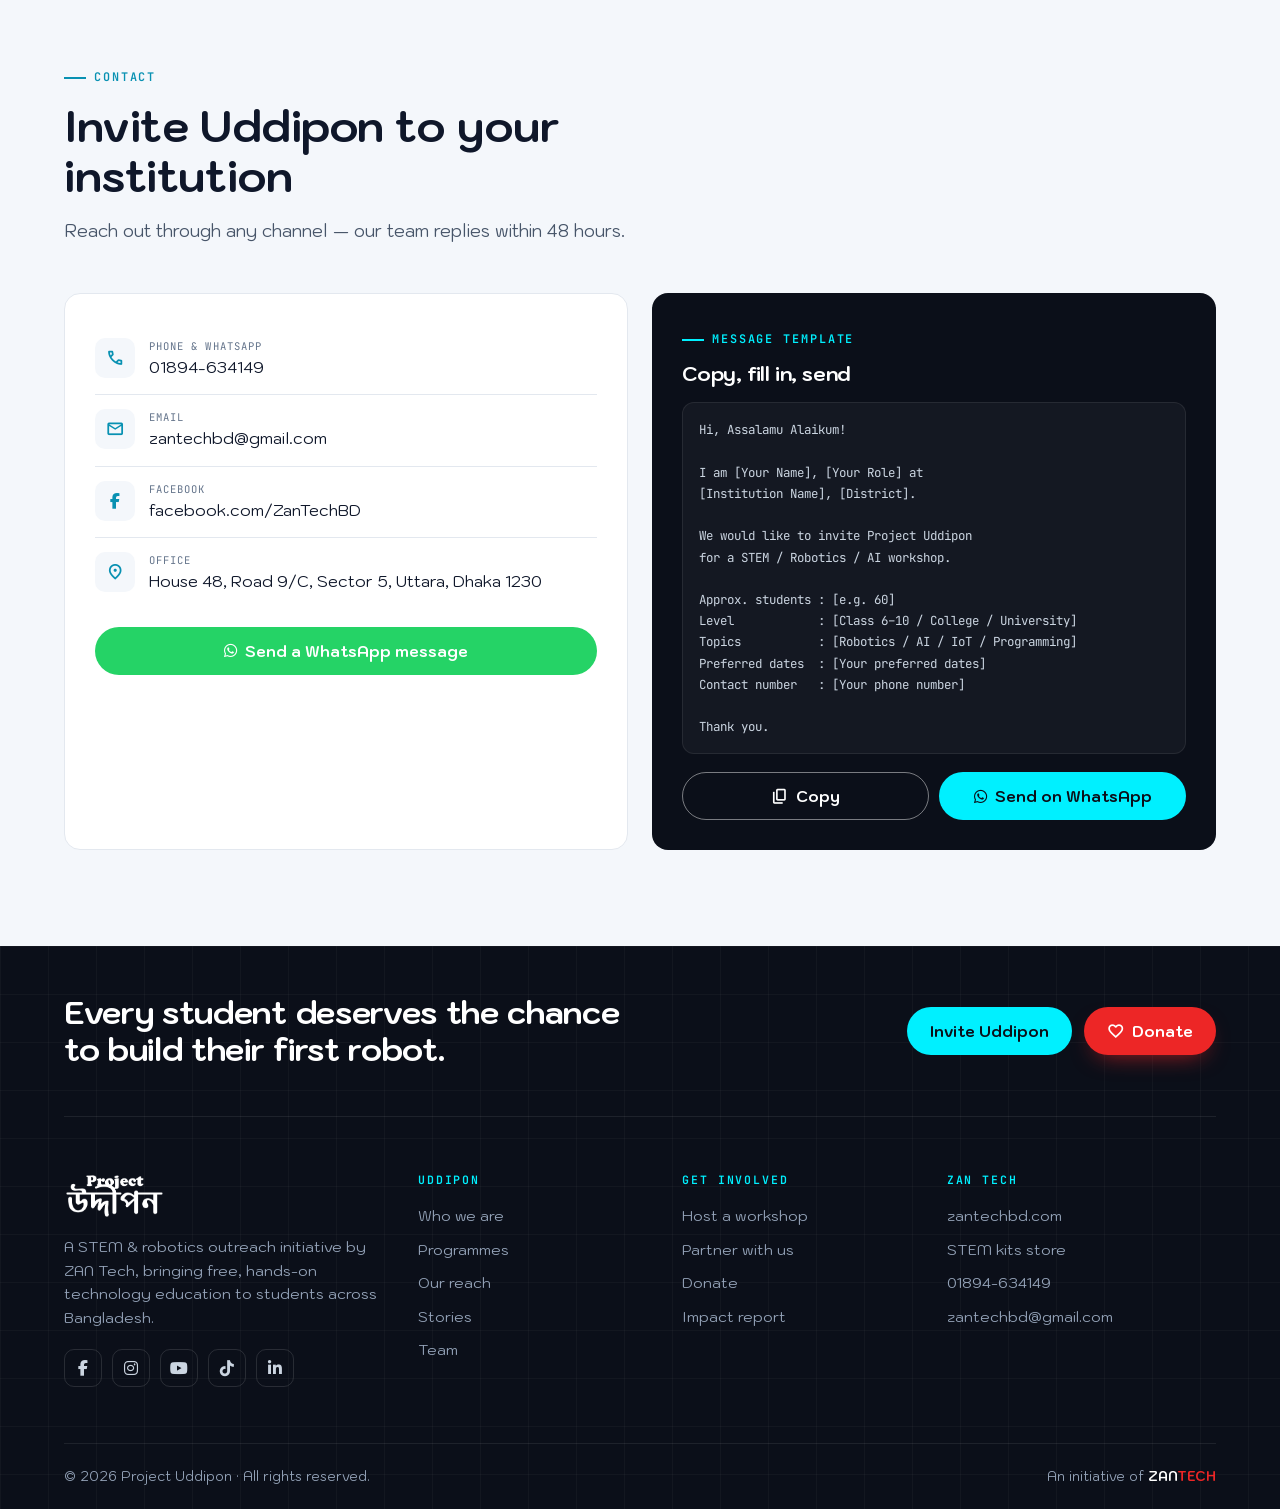
==== commit 22252660: "Add the Seito Kashikoi School workshop; link report snapshots to their workshops New newest workshop" ====
--- a/index.html
+++ b/index.html
@@ -700,7 +700,7 @@
       <span class="material-symbols-outlined">arrow_upward</span>
     </button>
 
-    <script src="assets/js/workshops-data.js"></script>
+    <script src="assets/js/workshops-data.js?v=20261116"></script>
     <script src="assets/js/render-gallery.js"></script>
     <script src="assets/js/main.js"></script>
   </body>
